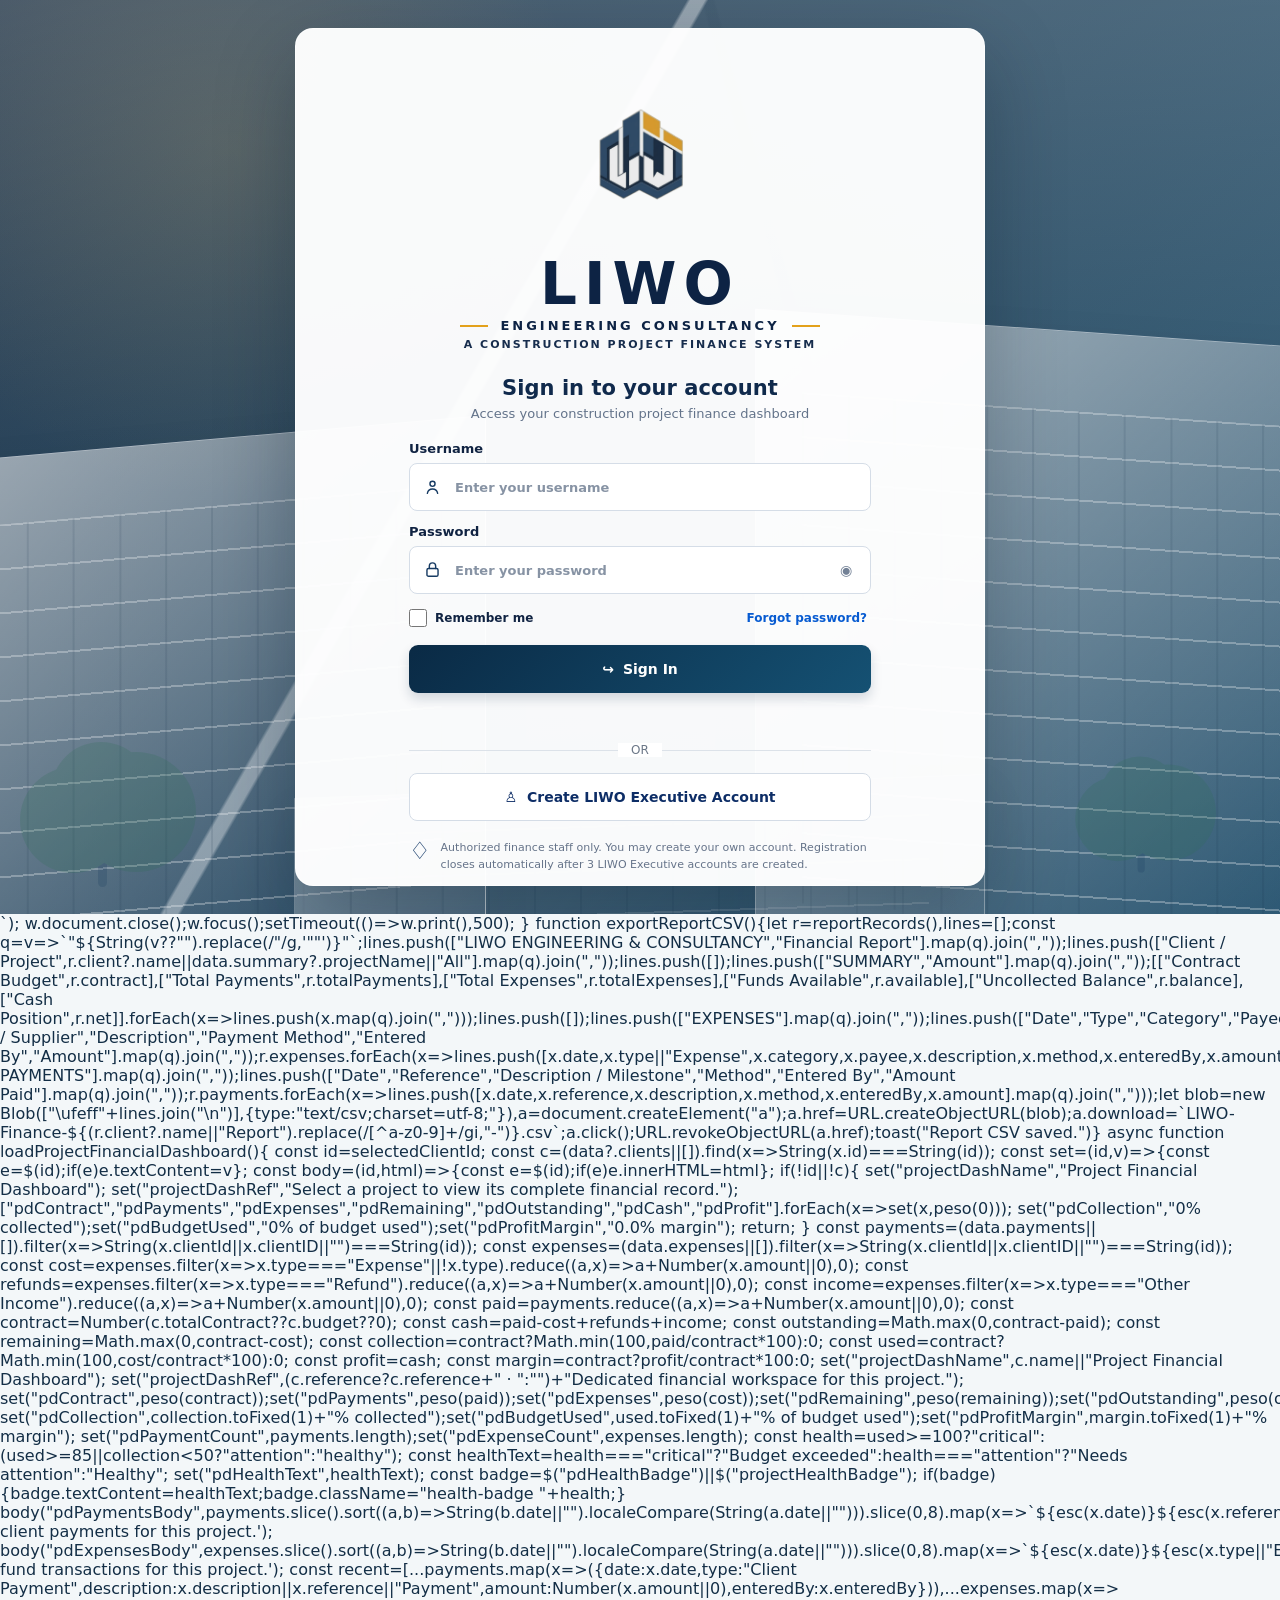
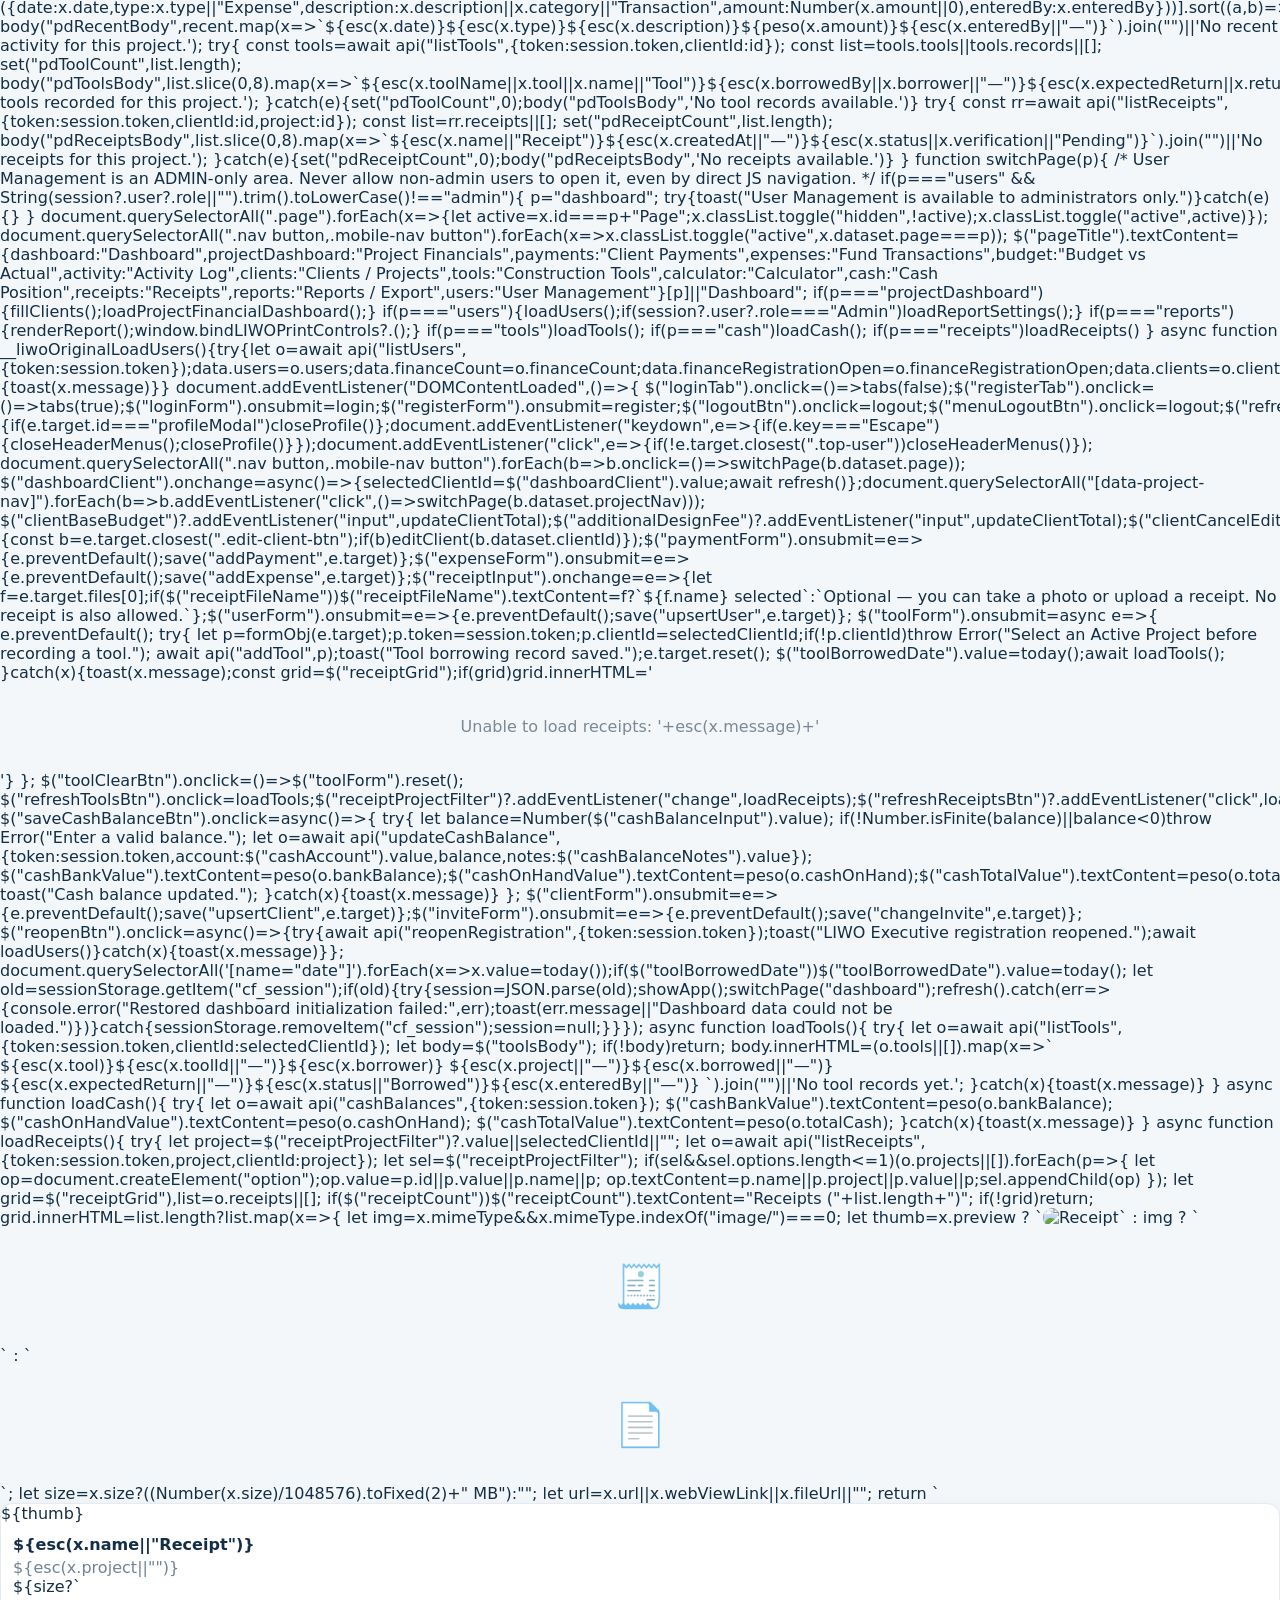
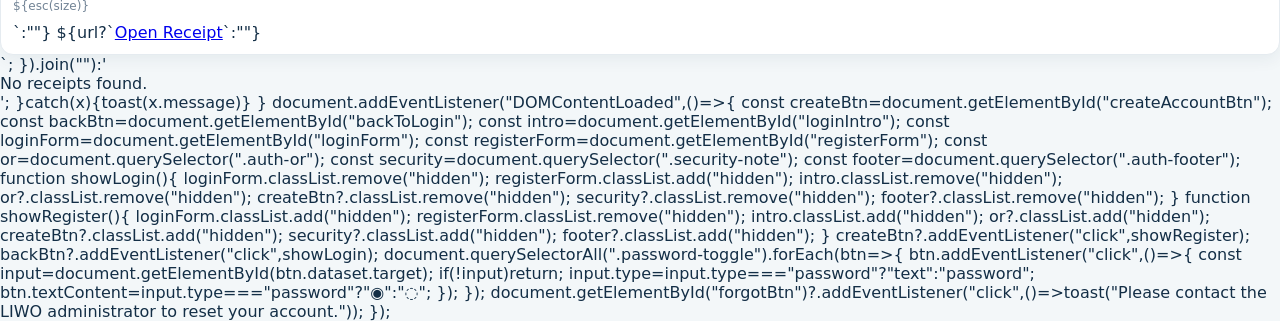
==== index.html @ 528f93f3 "v4.0" ====
<!-- LIWO_API_BUILD_2026_08_29 -->
<!doctype html>
<html lang="en">
<head>
<meta charset="utf-8">
<meta name="viewport" content="width=device-width,initial-scale=1">
<title>LIWO ENGINEERING | Construction Project Finance System</title>
<link rel="icon" type="image/png" href="[data-uri]">

<style>
:root{
 --navy:#102a43;--navy2:#173b5f;--blue:#1659c7;--blue-soft:#eaf2ff;
 --green:#12a150;--green-soft:#e8f8ef;--orange:#ef8500;--orange-soft:#fff1df;
 --red:#e23a3a;--red-soft:#ffe8e8;--ink:#10233f;--muted:#66778c;
 --line:#e4eaf1;--bg:#f7f9fc;--white:#fff;--shadow:0 3px 14px rgba(16,42,67,.06);
}
*{box-sizing:border-box}
body{margin:0;background:var(--bg);color:var(--ink);font-family:Inter,ui-sans-serif,system-ui,-apple-system,"Segoe UI",Roboto,Arial,sans-serif}
button,input,select,textarea{font:inherit}button{cursor:pointer}
.hidden{display:none!important}
.auth{min-height:100vh;display:grid;place-items:center;padding:24px;background:linear-gradient(135deg,#eef4fb,#fbfcfe)}
.auth-card{width:min(450px,100%);background:#fff;border:1px solid var(--line);border-radius:20px;padding:34px;box-shadow:0 18px 50px rgba(16,42,67,.1)}
.logo{width:54px;height:54px;border-radius:15px;background:var(--navy);color:#fff;display:grid;place-items:center;font-weight:900}
.auth-card h1{margin:15px 0 3px;font-size:28px}.sub{color:var(--muted);margin:0 0 24px}
.tabs{display:flex;border-bottom:1px solid var(--line);margin-bottom:22px}.tab{border:0;background:none;color:var(--muted);padding:11px 14px}.tab.active{color:var(--blue);font-weight:800;border-bottom:2px solid var(--blue)}
label{display:grid;gap:7px;color:#405166;font-size:13px;font-weight:700;margin-bottom:14px}
input,select,textarea{width:100%;border:1px solid #d5dee7;background:#fff;border-radius:9px;padding:11px 12px;outline:none}
input:focus,select:focus,textarea:focus{border-color:#78a8c8;box-shadow:0 0 0 3px #1659c714}
textarea{min-height:82px;resize:vertical}
.primary{border:0;background:var(--navy);color:#fff;padding:11px 17px;border-radius:9px;font-weight:800}.secondary{border:1px solid #d4dfe9;background:#fff;color:var(--navy);padding:10px 15px;border-radius:9px;font-weight:800}.full{width:100%}
.error{color:var(--red);font-size:13px;min-height:18px}.notice{background:#f1f6fb;border:1px solid #dce7f0;padding:11px;border-radius:9px;color:#506174;font-size:12px;line-height:1.5}

.layout{min-height:100vh}
.sidebar{position:fixed;left:0;top:0;bottom:0;width:265px;background:#fff;border-right:1px solid var(--line);padding:23px 20px;display:flex;flex-direction:column;justify-content:space-between}
.brand{display:flex;align-items:center;gap:12px;padding:0 4px}
.brand .logo{width:52px;height:52px;border-radius:15px;font-size:15px}
.brand strong{display:block;font-size:17px;letter-spacing:-.2px}.brand span{display:block;color:var(--muted);font-size:12px;margin-top:3px}
.nav{margin-top:34px;display:grid;gap:5px}.nav button{border:0;background:transparent;text-align:left;color:#1b3049;padding:12px 13px;border-radius:9px;font-size:15px;display:flex;align-items:center;gap:12px}
.nav button:hover,.nav button.active{background:var(--navy);color:#fff;font-weight:800}
.nav button::before{display:inline-grid;place-items:center;width:22px;height:22px;font-size:17px;opacity:.9}
.nav button[data-page="dashboard"]::before{content:"⌂"}.nav button[data-page="payments"]::before{content:"▣"}.nav button[data-page="expenses"]::before{content:"↕"}
.nav button[data-page="budget"]::before{content:"◔"}.nav button[data-page="activity"]::before{content:"▤"}.nav button[data-page="clients"]::before{content:"♙"}.nav button[data-page="reports"]::before{content:"▤";font-weight:700}.nav button[data-page="users"]::before{content:"♧"}
.profile{border-top:1px solid var(--line);padding:16px 5px 0;font-size:13px}.profile .muted{margin-top:3px}.link-btn{border:0;background:none;padding:8px 0;color:var(--blue);font-weight:700}

.main{margin-left:265px;padding:0 34px 40px;max-width:1700px}
.topbar{height:92px;border-bottom:1px solid var(--line);display:flex;align-items:center;justify-content:flex-end;margin:0 -34px 28px;padding:0 34px;background:#fff}
.top-user{display:flex;align-items:center;gap:12px;position:relative}.bell-wrap{position:relative}.bell{width:46px;height:46px;border:0;background:transparent;color:var(--navy);font-size:0;display:grid;place-items:center;border-radius:10px;position:relative;cursor:pointer}.bell:hover,.bell:focus-visible{background:#f1f5f9;outline:none}.bell-icon{display:grid;place-items:center;line-height:1;width:28px;height:28px}.bell-icon svg{width:28px;height:28px;display:block;stroke:currentColor;stroke-width:1.9;fill:none;stroke-linecap:round;stroke-linejoin:round}.badge{position:absolute;top:-1px;right:-3px;background:#d92d2d;color:#fff;border-radius:20px;min-width:18px;height:18px;display:grid;place-items:center;font-size:10px;padding:0 4px;font-weight:800;border:2px solid #fff}.avatar{width:42px;height:42px;border-radius:50%;background:var(--navy);color:#fff;display:grid;place-items:center;font-weight:800;flex:none;overflow:hidden}.avatar img{width:100%;height:100%;object-fit:cover}.top-user strong{display:block}.top-user span{display:block;color:var(--muted);font-size:12px;margin-top:2px}.user-trigger{border:0;background:transparent;display:flex;align-items:center;gap:12px;padding:4px 6px;border-radius:12px;color:inherit;text-align:left}.user-trigger:hover,.user-trigger:focus-visible{background:#f6f8fb;outline:none}.chevron{font-size:18px;color:#66778c;margin-left:2px;transition:transform .18s ease}.user-trigger[aria-expanded="true"] .chevron{transform:rotate(180deg)}.top-dropdown,.notification-dropdown{position:absolute;top:calc(100% + 10px);background:#fff;border:1px solid var(--line);border-radius:12px;box-shadow:0 14px 35px rgba(16,42,67,.14);z-index:1000;overflow:hidden}.notification-dropdown{right:165px;width:360px;max-height:480px;overflow:auto}.top-dropdown{right:0;width:230px}.dropdown-head{padding:13px 15px;border-bottom:1px solid var(--line);display:flex;align-items:center;justify-content:space-between}.dropdown-head strong{font-size:13px}.dropdown-action{border:0;background:none;color:var(--blue);font-size:11px;font-weight:700;padding:0}.notification-item{display:flex;gap:10px;padding:12px 15px;border-bottom:1px solid #eef2f6}.notification-item:last-child{border-bottom:0}.notification-item.unread{background:#f7fbff}.notification-item .read-dot{background:#cbd5e1}.notification-item p strong{font-weight:800;color:#16324f}.notification-dot{width:8px;height:8px;border-radius:50%;background:#24618d;margin-top:5px;flex:none}.notification-item p{margin:0;font-size:12px;line-height:1.45;color:#334a63}.notification-item small{display:block;color:var(--muted);font-size:10px;margin-top:4px}.dropdown-user{padding:14px 15px;border-bottom:1px solid var(--line)}.dropdown-user strong{font-size:13px}.dropdown-user span{display:block;color:var(--muted);font-size:11px;margin-top:3px}.dropdown-menu{padding:6px}.dropdown-menu button{width:100%;border:0;background:transparent;text-align:left;padding:10px 9px;border-radius:8px;color:#243b53;font-size:13px}.dropdown-menu button:hover{background:#f1f5f9}.dropdown-menu button.danger{color:#c53030}

.profile-modal{position:fixed;inset:0;background:rgba(16,42,67,.35);display:grid;place-items:center;padding:20px;z-index:3000}.profile-card{width:min(420px,100%);background:#fff;border:1px solid var(--line);border-radius:16px;box-shadow:0 24px 70px rgba(16,42,67,.22);overflow:hidden}.profile-modal-head{display:flex;align-items:center;justify-content:space-between;padding:18px 20px;border-bottom:1px solid var(--line)}.profile-modal-head h3{margin:0;font-size:17px}.profile-close{border:0;background:#f5f7fa;width:32px;height:32px;border-radius:50%;font-size:20px;color:#66778c;cursor:pointer}.profile-close:hover{background:#e9eef3}.profile-modal-body{padding:22px 20px}.profile-photo-wrap{display:flex;flex-direction:column;align-items:center;gap:12px}.profile-photo{width:96px;height:96px;border-radius:50%;background:var(--navy);color:#fff;display:grid;place-items:center;font-size:28px;font-weight:800;overflow:hidden;border:3px solid #eef3f7}.profile-photo img{width:100%;height:100%;object-fit:cover}.profile-photo-actions{display:flex;gap:8px}.profile-photo-actions label,.profile-photo-actions button{border:1px solid var(--line);background:#fff;color:#243b53;padding:8px 12px;border-radius:8px;font-size:12px;font-weight:700;cursor:pointer}.profile-photo-actions label:hover,.profile-photo-actions button:hover{background:#f1f5f9}.profile-photo-actions .remove-photo{color:#c53030}.profile-info{margin-top:22px;background:#f8fafc;border:1px solid var(--line);border-radius:10px;padding:13px}.profile-info span{display:block;color:var(--muted);font-size:11px;margin-bottom:3px}.profile-info strong{font-size:13px}.profile-save{width:100%;margin-top:18px}.hidden{display:none!important}
.page-heading{display:flex;justify-content:space-between;align-items:flex-end;gap:20px;margin-bottom:25px}.page-heading h2{margin:0 0 5px;font-size:28px;letter-spacing:-.6px}.page-heading .muted{font-size:14px}
.top-actions{display:flex;align-items:flex-end;gap:10px}.client-picker{margin:0;min-width:300px}.client-picker select{padding:12px}
.cards{display:grid;grid-template-columns:repeat(3,minmax(0,1fr));gap:16px;margin-bottom:20px}
.card{background:#fff;border:1px solid var(--line);border-radius:12px;padding:20px;box-shadow:var(--shadow);min-height:122px;display:grid;grid-template-columns:68px 1fr;align-items:center;gap:15px}
.card::before{width:52px;height:52px;border-radius:12px;display:grid;place-items:center;font-size:26px;font-weight:700}
.card:nth-child(1)::before{content:"▣";background:#dceaff;color:#1659c7}.card:nth-child(2)::before{content:"▣";background:#dff5e7;color:#079447}.card:nth-child(3)::before{content:"▤";background:#ffe2e2;color:#e23a3a}
.card:nth-child(4)::before{content:"◔";background:#dceaff;color:#1659c7}.card:nth-child(5)::before{content:"♙";background:#ffedcf;color:#ef8500}.card:nth-child(6)::before{content:"▰";background:#dff5e7;color:#079447}
.card span{display:block;color:#263b55;font-size:14px;margin-bottom:8px}.card strong{font-size:23px;letter-spacing:-.3px}.card:nth-child(4) strong{color:#1659c7}.card:nth-child(5) strong{color:#ef8500}.card:nth-child(6) strong{color:#079447}
.budget-overview{display:grid;grid-template-columns:1.15fr .85fr;gap:18px;margin-bottom:20px}
.panel{background:#fff;border:1px solid var(--line);border-radius:12px;margin-bottom:20px;overflow:hidden;box-shadow:var(--shadow)}
.panel-head{padding:17px 20px;border-bottom:1px solid #edf1f5;display:flex;justify-content:space-between;align-items:center}.panel-head h3{margin:0;font-size:17px}.panel-head .muted{margin-top:3px;display:block}
.budget-chart-wrap{padding:25px;display:flex;align-items:center;gap:32px}.pie{width:220px;height:220px;border-radius:50%;background:conic-gradient(var(--navy) 0deg,#e6edf2 0deg 360deg);display:grid;place-items:center;flex:none}.pie-hole{width:132px;height:132px;background:#fff;border-radius:50%;display:grid;place-items:center;align-content:center;box-shadow:0 2px 12px rgba(20,40,60,.07)}.pie-hole strong{font-size:26px}.pie-hole span{font-size:12px;color:var(--muted)}
.legend{display:grid;gap:18px;width:100%}.legend div{display:grid;grid-template-columns:14px 1fr auto;gap:9px;align-items:center;font-size:13px}.legend .dot{width:10px;height:10px;border-radius:50%;background:var(--navy)}.legend .remaining{background:#31b95f}.legend div strong{grid-column:2/4;font-size:14px;margin-top:-5px}
.summary-list{display:grid;gap:0;padding:12px 20px 20px}.summary-list div{display:flex;justify-content:space-between;padding:13px 0;border-bottom:1px solid var(--line)}.summary-list div:last-child{border-bottom:0}.summary-list span{color:#273b54;font-size:14px}.summary-list strong{font-size:14px}.summary-list div:nth-last-child(3) strong{color:#1659c7}.summary-list div:nth-last-child(2) strong{color:#ef8500}.summary-list div:last-child strong{color:#079447}
.table-wrap{overflow:auto}table{width:100%;border-collapse:collapse;min-width:780px}th,td{text-align:left;padding:12px 15px;border-bottom:1px solid #edf1f5;font-size:13px;white-space:nowrap}th{background:#fafbfd;color:#5c6c7e;font-size:12px;font-weight:800}td:nth-last-child(2){font-weight:700}
.grid{padding:19px;display:grid;grid-template-columns:repeat(2,minmax(0,1fr));gap:15px}.wide{grid-column:1/-1}
.admin-strip{display:grid;grid-template-columns:repeat(3,1fr);gap:12px;padding:16px;border-bottom:1px solid var(--line)}.mini{background:#f8fafc;border:1px solid var(--line);border-radius:10px;padding:13px}.mini span{display:block;color:var(--muted);font-size:11px;margin-bottom:6px}.mini strong{font-size:17px}
.status-open{color:var(--green)}.status-closed{color:var(--red)}.empty{padding:28px;text-align:center;color:var(--muted);font-size:13px}
.toast{position:fixed;right:22px;bottom:22px;background:#182230;color:#fff;padding:12px 16px;border-radius:10px;opacity:0;transform:translateY(8px);transition:.2s;z-index:99}.toast.show{opacity:1;transform:none}
@media(max-width:1050px){.cards{grid-template-columns:repeat(2,minmax(0,1fr))}.budget-overview{grid-template-columns:1fr}}
@media(max-width:900px){.sidebar{position:static;width:auto;min-height:auto;border-right:0;border-bottom:1px solid var(--line);padding:16px}.nav{display:flex;overflow:auto;margin-top:18px}.profile{display:none}.main{margin-left:0;padding:0 18px 30px}.topbar{margin:0 -18px 22px;padding:0 18px;height:72px}.page-heading{align-items:flex-start;flex-direction:column}.top-actions{width:100%;flex-wrap:wrap}.client-picker{min-width:220px}.client-picker select{width:100%}}
@media(max-width:600px){.cards{grid-template-columns:1fr}.grid,.admin-strip{grid-template-columns:1fr}.wide{grid-column:auto}.budget-chart-wrap{flex-direction:column}.pie{width:190px;height:190px}.card{min-height:105px}.top-user .who{display:none}}

.mobile-nav{display:none}
@media(max-width:900px){
  body{padding-bottom:72px}
  .sidebar{display:block;padding:13px 16px;background:#fff}
  .sidebar .brand{justify-content:center}
  .sidebar .brand .logo{width:42px;height:42px;border-radius:12px}
  .sidebar .brand strong{font-size:16px}
  .sidebar .brand span{font-size:10px}
  .sidebar .nav,.sidebar .profile{display:none}
  .main{padding:0 14px 24px}
  .topbar{height:66px;margin:0 -14px 18px;padding:0 15px;justify-content:flex-end}
  .page-heading{margin-bottom:18px}
  .page-heading h2{font-size:23px}
  .page-heading .muted{font-size:12px}
  .top-actions{width:100%;display:block}
  .client-picker,.client-picker select{width:100%;min-width:0}
  #refreshBtn{margin-top:9px;width:100%}
  .cards{grid-template-columns:1fr 1fr;gap:10px}
  .card{padding:14px;min-height:105px;grid-template-columns:42px 1fr;gap:10px;border-radius:11px}
  .card::before{width:40px;height:40px;font-size:19px;border-radius:10px}
  .card span{font-size:11px;line-height:1.25;margin-bottom:5px}
  .card strong{font-size:16px;line-height:1.1;word-break:break-word}
  .budget-overview{grid-template-columns:1fr;gap:12px}
  .panel{border-radius:11px;margin-bottom:14px}
  .panel-head{padding:14px 15px}
  .panel-head h3{font-size:15px}
  .budget-chart-wrap{padding:18px;gap:18px}
  .pie{width:175px;height:175px}
  .pie-hole{width:106px;height:106px}
  .pie-hole strong{font-size:22px}
  .legend{gap:13px}
  .legend div{font-size:12px}
  .legend div strong{font-size:12px}
  .summary-list{padding:8px 15px 14px}
  .summary-list div{padding:11px 0}
  .summary-list span,.summary-list strong{font-size:12px}
  .grid{grid-template-columns:1fr;padding:15px;gap:10px}
  .wide{grid-column:auto}
  .table-wrap{overflow-x:auto;-webkit-overflow-scrolling:touch}
  table{min-width:720px}
  th,td{padding:10px 11px;font-size:12px}
  .admin-strip{grid-template-columns:1fr 1fr 1fr;gap:7px;padding:11px}
  .mini{padding:9px}
  .mini span{font-size:9px}.mini strong{font-size:13px}
  .mobile-nav{
    position:fixed;left:0;right:0;bottom:0;height:68px;background:#fff;border-top:1px solid var(--line);
    display:grid;grid-template-columns:repeat(4,1fr);z-index:90;box-shadow:0 -5px 20px rgba(16,42,67,.08)
  }
  .mobile-nav button{border:0;background:#fff;color:#607086;display:flex;flex-direction:column;align-items:center;justify-content:center;gap:2px}
  .mobile-nav button.active{color:var(--blue);font-weight:800}
  .mobile-nav button span{font-size:19px;line-height:20px}.mobile-nav button small{font-size:9px}
}
@media(max-width:520px){
  .cards{grid-template-columns:1fr 1fr}
  .card{grid-template-columns:1fr;gap:7px;align-content:center}
  .card::before{width:34px;height:34px;font-size:17px}
  .card strong{font-size:15px}
  .budget-chart-wrap{align-items:center}
  .admin-strip{grid-template-columns:1fr}
  .top-user .avatar{width:36px;height:36px}
}

.auth-logo{
  width:108px;height:108px;margin:0 auto 10px;
  display:grid;place-items:center;
}
.auth-logo img{
  width:100%;height:100%;object-fit:contain;display:block;
}
.brand-logo{
  width:62px;height:62px;flex:none;
  display:grid;place-items:center;
}
.brand-logo img{
  width:100%;height:100%;object-fit:contain;display:block;
}
@media(max-width:900px){
  .brand-logo{width:50px;height:50px}
  .auth-logo{width:92px;height:92px}
}

/* LIWO Login Branding */
.auth-card{
  text-align:center;
}
.auth-logo{
  width:170px;
  height:170px;
  margin:0 auto 12px;
  display:grid;
  place-items:center;
}
.auth-logo img{
  width:100%;
  height:100%;
  object-fit:contain;
  display:block;
}
.auth-card h1{
  margin:8px auto 7px;
  font-size:25px;
  line-height:1.2;
  letter-spacing:.5px;
  text-align:center;
}
.auth-card .sub{
  margin:0 auto 26px;
  text-align:center;
  font-size:13px;
  letter-spacing:1.2px;
  text-transform:uppercase;
  color:#66778c;
}
.auth-card .tabs,
.auth-card form{
  text-align:left;
}
.auth-card .tabs{
  justify-content:center;
}
@media(max-width:600px){
  .auth-card{
    padding:25px 20px;
  }
  .auth-logo{
    width:135px;
    height:135px;
  }
  .auth-card h1{
    font-size:19px;
  }
  .auth-card .sub{
    font-size:10px;
    letter-spacing:.8px;
  }
}

/* ===== LIWO LOGIN — REFERENCE DESIGN ===== */
.auth{
  min-height:100vh;
  position:relative;
  overflow:hidden;
  display:grid;
  place-items:center;
  padding:28px;
  background:
    radial-gradient(circle at 15% 20%,rgba(255,255,255,.92),transparent 28%),
    linear-gradient(135deg,#eaf2fb 0%,#f7f9fc 48%,#dfe9f3 100%);
}
.auth-architectural-bg{position:absolute;inset:0;overflow:hidden;pointer-events:none}
.auth-architectural-bg:before{
  content:"";position:absolute;inset:0;
  background:
    linear-gradient(120deg,transparent 0 38%,rgba(255,255,255,.42) 38.2% 39%,transparent 39.2%),
    linear-gradient(75deg,transparent 0 62%,rgba(16,42,67,.06) 62.2% 62.8%,transparent 63%),
    linear-gradient(180deg,rgba(255,255,255,.25),rgba(16,42,67,.08));
}
.building{position:absolute;bottom:-8%;background:linear-gradient(135deg,rgba(255,255,255,.55),rgba(77,105,132,.18));border:1px solid rgba(255,255,255,.5);box-shadow:0 20px 50px rgba(16,42,67,.08)}
.building:after{
  content:"";position:absolute;inset:12% 8% 10%;
  background:
    repeating-linear-gradient(90deg,rgba(16,42,67,.16) 0 2px,transparent 2px 46px),
    repeating-linear-gradient(180deg,rgba(255,255,255,.45) 0 2px,transparent 2px 44px);
  opacity:.65;
}
.building-a{left:-5%;width:43%;height:60%;transform:skewY(-5deg)}
.building-b{right:-4%;width:45%;height:72%;transform:skewY(4deg)}
.building-c{left:23%;bottom:-20%;width:54%;height:34%;transform:skewY(-2deg);opacity:.55}
.tree{position:absolute;bottom:3%;width:100px;height:145px;opacity:.22}
.tree:before{content:"";position:absolute;bottom:0;left:47%;width:9px;height:72px;background:#173b5f;border-radius:8px}
.tree:after{content:"";position:absolute;top:0;left:0;width:100px;height:100px;border-radius:50%;background:#2f6f56;box-shadow:35px 20px 0 10px #2f6f56,-28px 28px 0 3px #2f6f56}
.tree-a{left:4%}.tree-b{right:7%;transform:scale(.8)}

.auth-card{
  position:relative;z-index:2;
  width:min(690px,100%);
  max-height:calc(100vh - 42px);
  overflow:auto;
  background:rgba(255,255,255,.97);
  border:1px solid rgba(255,255,255,.95);
  border-radius:18px;
  box-shadow:0 25px 70px rgba(16,42,67,.18);
  padding:34px 52px 28px;
  text-align:center;
  scrollbar-width:thin;
}
.auth-brand{display:flex;flex-direction:column;align-items:center}
.auth-logo{width:205px;height:205px;margin:-8px auto 2px;display:grid;place-items:center}
.auth-logo img{width:100%;height:100%;object-fit:contain;display:block}
.auth-brand h1{margin:-7px 0 1px;font-size:58px;line-height:1;font-weight:900;letter-spacing:7px;color:#0d2344}
.brand-line{display:flex;align-items:center;justify-content:center;gap:12px;color:#0d2344;margin:4px 0 5px}
.brand-line span{display:block;width:28px;height:2px;background:#e3a11b}
.brand-line b{font-size:13px;letter-spacing:3px}
.auth-brand>p{margin:0 0 25px;font-size:11px;letter-spacing:2px;color:#172d4d;font-weight:700}
.auth-content{width:min(462px,100%);margin:0 auto}
.auth-tabs{display:none!important}
.form-intro{margin:0 0 20px}
.form-intro h2{margin:0 0 6px;font-size:21px;color:#102a4c}
.form-intro p{margin:0;color:#63738a;font-size:13px}
.auth-content form{text-align:left}
.auth-content label{display:grid;gap:7px;margin-bottom:13px;color:#102342;font-size:13px;font-weight:800}
.input-icon{position:relative}
.input-icon input{padding-left:43px;padding-right:42px;height:48px;border-radius:8px;border:1px solid #d5dde7;background:#fff;color:#172a45}
.input-icon input::placeholder,.auth-content input::placeholder{color:#8793a4}
.field-icon{position:absolute;left:14px;top:50%;transform:translateY(-50%);color:#102f62;font-size:19px;z-index:1}
.password-toggle{position:absolute;right:8px;top:50%;transform:translateY(-50%);border:0;background:transparent;color:#738196;padding:8px;font-size:14px}
.login-options{display:flex;align-items:center;justify-content:space-between;margin:3px 0 16px}
.check-label{display:flex!important;align-items:center;gap:7px!important;margin:0!important;font-weight:600!important;font-size:12px!important}
.check-label input{width:16px;height:16px;margin:0}
.forgot-btn{border:0;background:none;color:#075bd1;font-size:12px;font-weight:700;padding:4px}
.auth-submit{height:48px;border-radius:8px;background:#0d2145;box-shadow:0 8px 18px rgba(13,33,69,.13);display:flex;align-items:center;justify-content:center;gap:9px;font-size:14px}
.auth-or{position:relative;margin:18px 0 15px;height:16px;display:flex;align-items:center;justify-content:center}
.auth-or:before,.auth-or:after{content:"";height:1px;background:#dce2e9;flex:1}
.auth-or span{font-size:12px;color:#6c7888;padding:0 13px;background:#fff}
.outline-action{width:100%;height:48px;border:1px solid #d4dce6;background:#fff;color:#0d2d66;border-radius:8px;font-weight:800;font-size:14px;display:flex;align-items:center;justify-content:center;gap:10px}
.outline-action:hover{background:#f6f9fd}
.security-note{display:flex;text-align:left;align-items:flex-start;gap:10px;margin-top:18px;color:#657389}
.security-note .shield{font-size:24px;line-height:1;color:#173b6a}
.security-note p{margin:0;font-size:11px;line-height:1.55}
.auth-footer{margin-top:20px;padding-top:15px;border-top:1px solid #edf0f4;color:#8791a0;font-size:10px}
.auth-footer strong{color:#1a3154}
.back-link{border:0;background:none;color:#075bd1;font-weight:700;padding:12px 0 0;font-size:12px}
.register-intro{margin-bottom:16px}
.auth-card .notice{text-align:left;font-size:11px;margin-bottom:17px}
@media(max-width:700px){
 .auth{padding:10px;background:#f7f9fc}
 .auth-architectural-bg{opacity:.18}
 .auth-card{width:100%;max-height:calc(100vh - 20px);border-radius:18px;padding:25px 22px 22px}
 .auth-logo{width:145px;height:145px;margin:-2px auto 2px}
 .auth-brand h1{font-size:44px;letter-spacing:5px}
 .brand-line{gap:8px}.brand-line span{width:20px}.brand-line b{font-size:10px;letter-spacing:2px}
 .auth-brand>p{font-size:8px;letter-spacing:1.3px;margin-bottom:21px}
 .form-intro h2{font-size:19px}
 .auth-content{width:100%}
}
@media(max-width:420px){
 .auth-card{padding:20px 17px 18px}
 .auth-logo{width:125px;height:125px}
 .auth-brand h1{font-size:37px;letter-spacing:4px}
 .brand-line b{font-size:8px}
 .auth-brand>p{font-size:7px;letter-spacing:1px}
 .input-icon input{height:46px}
}

.report-controls{grid-template-columns:1fr 220px 1fr}.report-actions{display:flex;gap:10px;align-items:end}.report-preview{background:#fff;border:1px solid var(--line);border-radius:12px;padding:28px;box-shadow:var(--shadow);margin-bottom:30px}.report-header{display:flex;justify-content:space-between;gap:20px;border-bottom:2px solid var(--navy);padding-bottom:16px;margin-bottom:18px}.report-header h2{margin:0;font-size:20px}.report-header p{margin:4px 0 0;color:var(--muted)}.report-meta{text-align:right;font-size:12px}.report-meta span{display:block;color:var(--muted);margin-top:4px}.report-summary-grid{display:grid;grid-template-columns:repeat(3,1fr);gap:10px;margin-bottom:24px}.report-summary-grid>div{border:1px solid var(--line);border-radius:9px;padding:13px}.report-summary-grid span{display:block;color:var(--muted);font-size:11px;margin-bottom:5px}.report-summary-grid strong{font-size:16px}.report-section{margin-top:22px}.report-section h3{font-size:14px;margin:0 0 9px}.report-preview table{width:100%;border-collapse:collapse;font-size:11px}.report-preview th,.report-preview td{padding:8px;border-bottom:1px solid #e8edf2;text-align:left;vertical-align:top}.report-preview th{font-weight:800;background:#f7f9fb}.report-preview td:last-child,.report-preview th:last-child{text-align:right}.report-footer{display:flex;justify-content:space-between;border-top:1px solid var(--line);margin-top:25px;padding-top:12px;color:var(--muted);font-size:10px}@media(max-width:900px){.report-controls{grid-template-columns:1fr}.report-actions{flex-wrap:wrap}.report-summary-grid{grid-template-columns:1fr 1fr}.report-preview{padding:16px;overflow:auto}}@media print{
  body{background:#fff!important;color:#111!important}
  .sidebar,.topbar,.top,.mobile-nav,.report-controls,#reportsPage>.panel,.page-heading{display:none!important}
  .main{margin:0!important;padding:0!important;width:100%!important}
  #reportsPage{display:block!important;visibility:visible!important;position:static!important}
  #reportsPage.hidden{display:block!important}
  #reportPreview{display:block!important;visibility:visible!important;border:0!important;box-shadow:none!important;padding:0!important;margin:0!important;overflow:visible!important}
  .report-preview table{font-size:9px!important}
  .report-preview th,.report-preview td{padding:5px!important}
  .report-section{break-inside:auto;page-break-inside:auto}
  .report-header{break-after:avoid-page}
  @page{size:A4;margin:12mm}
}

.receipt-help{font-size:11px;color:var(--muted);margin-top:5px}.receipt-file{display:flex;align-items:center;gap:8px}.receipt-file input{padding:8px}.receipt-link{color:var(--blue);font-weight:700;text-decoration:none}.receipt-link:hover{text-decoration:underline}
</style>

<style>
.user-actions{display:flex;gap:7px;align-items:center;flex-wrap:wrap}
.user-actions .btn-small{min-height:34px;padding:7px 10px;border-radius:9px;font-size:11px}
.btn-danger{background:#fff0f0!important;color:#a62d2d!important;border:1px solid #efc4c4!important}
.btn-success{background:#eef8f1!important;color:#24723d!important;border:1px solid #c7e4cf!important}
@media(max-width:760px){
  .user-actions{display:grid;grid-template-columns:1fr 1fr;width:100%}
  .user-actions .btn-small{width:100%}
}
</style>


<style>
.cash-balance-grid{display:grid;grid-template-columns:repeat(3,minmax(0,1fr));gap:12px;margin-bottom:14px}
.cash-balance-card{padding:17px;border:1px solid #e3eaf0;border-radius:18px;background:#fff;box-shadow:0 5px 22px rgba(15,42,66,.07)}
.cash-balance-label{font-size:11px;font-weight:700;text-transform:uppercase;letter-spacing:.5px;color:#718397}
.cash-balance-value{font-size:25px;font-weight:800;color:#163b59;margin-top:6px}
.cash-balance-actions{display:flex;gap:8px;align-items:end;flex-wrap:wrap}
.cash-balance-actions .field{min-width:190px;flex:1}
@media(max-width:760px){
  .cash-balance-grid{grid-template-columns:1fr 1fr;gap:9px}
  .cash-balance-card{padding:13px;border-radius:16px}
  .cash-balance-card.total{grid-column:1/-1}
  .cash-balance-value{font-size:20px}
  .cash-balance-actions{display:grid;grid-template-columns:1fr 1fr}
  .cash-balance-actions .field{min-width:0}
}
</style>


<style id="liwo-premium-mobile">
@media (max-width:900px){
  :root{
    --mobile-radius:18px;
    --mobile-shadow:0 10px 30px rgba(12,35,55,.08);
  }
  body{
    background:#f5f7fa;
    padding-bottom:88px;
    -webkit-font-smoothing:antialiased;
  }
  .sidebar{
    padding:10px 14px 12px!important;
    background:rgba(255,255,255,.96)!important;
    border-bottom:1px solid #e8edf2;
    box-shadow:0 3px 18px rgba(12,35,55,.05);
    position:relative;
    z-index:20;
  }
  .sidebar .brand{
    justify-content:flex-start!important;
    padding:3px 4px!important;
    gap:10px!important;
  }
  .sidebar .brand-logo{
    width:40px!important;height:40px!important;
    border-radius:12px!important;
    box-shadow:0 5px 14px rgba(15,42,66,.12);
  }
  .sidebar .brand strong{font-size:14px!important;letter-spacing:.2px}
  .sidebar .brand span{font-size:9px!important;color:#8190a0}
  .main{
    margin-left:0!important;
    padding:0 12px 28px!important;
    max-width:none!important;
  }
  .topbar{
    height:66px!important;
    margin:0 -12px 14px!important;
    padding:0 12px!important;
    background:rgba(255,255,255,.98)!important;
    border-bottom:1px solid #e8edf2!important;
    position:sticky;
    top:0;
    z-index:15;
  }
  .top-user{gap:6px!important}
  .top-user .who{display:none}
  .bell{
    width:42px!important;height:42px!important;
    border-radius:13px!important;
  }
  .bell-icon,.bell-icon svg{width:24px!important;height:24px!important}
  .avatar{width:40px!important;height:40px!important}
  .user-trigger{padding:3px!important;border-radius:13px!important}
  .user-trigger>span:last-child{display:none}
  .notification-dropdown,.user-dropdown{
    position:fixed!important;
    top:74px!important;
    left:12px!important;
    right:12px!important;
    width:auto!important;
    max-width:none!important;
    border-radius:18px!important;
    box-shadow:0 18px 45px rgba(9,29,47,.16)!important;
    border:1px solid #e6ebf0!important;
  }
  .page-heading{
    display:flex!important;
    align-items:flex-end!important;
    justify-content:space-between!important;
    gap:10px!important;
    margin:8px 2px 14px!important;
  }
  .page-heading h2{
    font-size:22px!important;
    letter-spacing:-.4px;
    margin:0!important;
  }
  .page-heading .muted{
    font-size:11px!important;
    line-height:1.45!important;
    margin-top:4px;
  }
  .cards{
    grid-template-columns:1fr 1fr!important;
    gap:10px!important;
  }
  .card{
    min-height:108px!important;
    padding:15px!important;
    border:1px solid #e9eef3!important;
    border-radius:16px!important;
    box-shadow:var(--mobile-shadow)!important;
    background:#fff!important;
  }
  .card::before{
    width:38px!important;height:38px!important;
    border-radius:12px!important;
    font-size:17px!important;
  }
  .card span{font-size:10px!important;color:#7a8897!important}
  .card strong{font-size:16px!important}
  .panel,.table-card,.card{
    border-radius:16px!important;
    box-shadow:var(--mobile-shadow)!important;
    border-color:#e7edf2!important;
  }
  .panel-head{
    padding:14px 15px!important;
    min-height:52px;
  }
  .panel-head h3{font-size:14px!important}
  .panel-head button,.secondary,.primary,.btn{
    min-height:40px;
    border-radius:11px!important;
    font-size:12px;
  }
  .grid{
    grid-template-columns:1fr!important;
    padding:15px!important;
    gap:12px!important;
  }
  .wide{grid-column:auto!important}
  label{
    display:block;
    font-size:10px!important;
    font-weight:800!important;
    color:#667789!important;
    margin-bottom:6px!important;
    text-transform:uppercase;
    letter-spacing:.35px;
  }
  input,select,textarea{
    width:100%!important;
    min-height:44px!important;
    border-radius:12px!important;
    border:1px solid #dfe6ec!important;
    background:#fbfcfd!important;
    padding:11px 12px!important;
    font-size:13px!important;
    box-sizing:border-box;
  }
  input:focus,select:focus,textarea:focus{
    background:#fff!important;
    border-color:#8da6ba!important;
    box-shadow:0 0 0 3px rgba(29,74,106,.08)!important;
    outline:none!important;
  }
  .form-actions{
    display:grid!important;
    grid-template-columns:1fr 1fr!important;
    gap:8px!important;
  }
  .table-wrap{
    border-radius:0 0 16px 16px;
    overflow-x:auto!important;
    -webkit-overflow-scrolling:touch;
  }
  table{min-width:720px!important}
  th,td{font-size:11px!important;padding:10px!important}
  .summary-list div{padding:10px 0!important}
  .budget-overview{grid-template-columns:1fr!important}
  .cash-balance-grid{
    grid-template-columns:1fr 1fr!important;
    gap:9px!important;
  }
  .cash-balance-card{
    padding:14px!important;
    border-radius:16px!important;
    box-shadow:var(--mobile-shadow)!important;
  }
  .cash-balance-card.total{grid-column:1/-1}
  .cash-balance-label{font-size:9px!important;letter-spacing:.6px}
  .cash-balance-value{font-size:19px!important;margin-top:5px}
  .cash-balance-actions{
    display:grid!important;
    grid-template-columns:1fr!important;
    gap:10px!important;
  }
  .mobile-nav{
    height:78px!important;
    padding:6px 5px 8px!important;
    grid-template-columns:repeat(4,1fr)!important;
    gap:3px!important;
    background:rgba(255,255,255,.97)!important;
    backdrop-filter:blur(14px);
    -webkit-backdrop-filter:blur(14px);
    border-top:1px solid #e4eaf0!important;
    box-shadow:0 -8px 28px rgba(12,35,55,.10)!important;
  }
  .mobile-nav button{
    min-width:0!important;
    border-radius:14px!important;
    gap:3px!important;
    color:#718093!important;
    font-size:10px!important;
    transition:.18s ease;
  }
  .mobile-nav button span{
    font-size:18px!important;
    line-height:21px!important;
  }
  .mobile-nav button small{
    font-size:9px!important;
    font-weight:700!important;
    white-space:nowrap;
  }
  .mobile-nav button.active{
    background:#eef4f8!important;
    color:var(--blue)!important;
  }
  .toast{
    left:12px!important;
    right:12px!important;
    bottom:92px!important;
    width:auto!important;
    text-align:center;
    border-radius:13px!important;
    box-shadow:0 12px 30px rgba(0,0,0,.16)!important;
  }
  .modal,.profile-modal{
    padding:12px!important;
  }
  .modal-card,.profile-card{
    width:100%!important;
    max-width:none!important;
    border-radius:20px!important;
    box-shadow:0 22px 60px rgba(8,29,48,.2)!important;
  }
  .notification-item{
    padding:13px 14px!important;
  }
}
@media (max-width:430px){
  .mobile-nav{
    grid-template-columns:repeat(4,1fr)!important;
  }
  .mobile-nav button small{font-size:8px!important}
  .cards{gap:8px!important}
  .card{padding:13px!important}
  .cash-balance-value{font-size:17px!important}
}
</style>

<style id="liwo-receipt-gallery">
.receipt-toolbar{display:grid;grid-template-columns:minmax(220px,1fr) auto;gap:10px;align-items:end}
.receipt-grid{display:grid;grid-template-columns:repeat(3,minmax(0,1fr));gap:14px;padding:14px}
.receipt-card{border:1px solid #e5ebf0;border-radius:16px;overflow:hidden;background:#fff;box-shadow:0 7px 24px rgba(12,35,55,.07)}
.receipt-thumb{height:160px;background:#f4f6f8;display:flex;align-items:center;justify-content:center;overflow:hidden}
.receipt-thumb img{width:100%;height:100%;object-fit:cover}.receipt-file{font-size:42px}
.receipt-info{padding:12px}.receipt-name{font-weight:750;font-size:12px;white-space:nowrap;overflow:hidden;text-overflow:ellipsis}
.receipt-project{font-size:10px;color:#778696;margin-top:4px}.receipt-meta{font-size:10px;color:#8a97a4;margin-top:7px}
.receipt-actions{display:flex;gap:7px;margin-top:10px}.receipt-actions a{flex:1;text-align:center;text-decoration:none}
.receipt-empty{padding:35px;text-align:center;color:#7b8996}
@media(max-width:760px){.receipt-toolbar{grid-template-columns:1fr}.receipt-grid{grid-template-columns:1fr 1fr;padding:10px;gap:9px}.receipt-thumb{height:130px}}
@media(max-width:430px){.receipt-grid{grid-template-columns:1fr}}
</style>
<style id="liwo-user-actions">
.user-action-cell{white-space:nowrap}
.user-action-wrap{display:flex;gap:6px;align-items:center;flex-wrap:wrap}
.user-action-btn{border:1px solid #dce4eb;background:#fff;border-radius:8px;padding:7px 10px;font-weight:700;font-size:11px;cursor:pointer}
.user-action-btn:hover{box-shadow:0 4px 12px rgba(15,42,66,.08)}
.user-action-btn.deactivate{color:#9b5b00}
.user-action-btn.reactivate{color:#24723d}
.user-action-btn.delete{color:#b32626;border-color:#efcaca}
@media(max-width:760px){
 .user-action-wrap{display:grid;grid-template-columns:1fr 1fr}
 .user-action-btn{width:100%;min-height:38px}
}
</style>
<style>@media(max-width:760px){#usersPage .table-wrap{overflow-x:auto}#usersPage table{min-width:760px}}</style>
<style id="liwo-loading-premium">
#liwoLoadingOverlay{
  position:fixed;inset:0;z-index:99999;display:none;align-items:center;justify-content:center;
  background:rgba(246,248,250,.94);backdrop-filter:blur(7px);-webkit-backdrop-filter:blur(7px);
}
#liwoLoadingOverlay.show{display:flex}
.lw-loader-card{width:min(360px,calc(100vw - 36px));padding:25px 24px 22px;border:1px solid #e5ebf0;
  border-radius:22px;background:#fff;box-shadow:0 20px 55px rgba(12,35,55,.15);text-align:center}
.lw-loader-gif{width:150px;height:150px;object-fit:contain;margin:0 auto 9px;display:block}
.lw-loader-title{font-size:17px;font-weight:800;color:#123451}
.lw-loader-text{font-size:11px;color:#718193;margin-top:5px}
.lw-loader-bar{height:5px;background:#e8edf2;border-radius:99px;overflow:hidden;margin-top:17px}
.lw-loader-bar span{display:block;height:100%;width:38%;border-radius:99px;background:#123451;animation:lwProgress 1.15s ease-in-out infinite}
@keyframes lwProgress{0%{transform:translateX(-120%)}50%{transform:translateX(170%)}100%{transform:translateX(300%)}}
@media(max-width:760px){.lw-loader-card{padding:21px 18px}.lw-loader-gif{width:125px;height:125px}}
</style>

<style id="liwo-cash-layout-fix">
#cashPage .cash-update-copy{display:block!important;width:100%!important;max-width:none!important;grid-column:1/-1!important}
#cashPage .cash-balance-actions{display:grid!important;grid-template-columns:minmax(170px,1fr) minmax(180px,1fr) minmax(220px,1.2fr) auto!important;gap:12px!important;align-items:end!important}
#cashPage .cash-balance-actions .field{min-width:0!important;width:auto!important}
#cashPage .cash-balance-actions .btn,#cashPage .cash-balance-actions button{min-height:44px!important;white-space:nowrap}
@media(max-width:900px){
 #cashPage .cash-balance-actions{grid-template-columns:1fr 1fr!important}
 #cashPage .cash-balance-actions .field:nth-child(3){grid-column:1/-1}
 #cashPage .cash-balance-actions button{grid-column:1/-1}
}
@media(max-width:520px){
 #cashPage .cash-balance-actions{grid-template-columns:1fr!important}
 #cashPage .cash-balance-actions .field:nth-child(3),#cashPage .cash-balance-actions button{grid-column:auto}
}
</style>

<style id="liwo-receipt-click-fix">
#receiptsPage{position:relative;z-index:2}
#receiptsPage .receipt-card{cursor:pointer}
#receiptsPage .receipt-actions a{position:relative;z-index:5;pointer-events:auto!important}
#receiptsPage .receipt-thumb img{pointer-events:none}
#receiptsPage .receipt-toolbar select,#receiptsPage .receipt-toolbar button{pointer-events:auto!important}
</style>

<style id="liwo-tools-receipts-icons">
.nav-icon{
  width:18px!important;height:18px!important;
  display:inline-flex!important;align-items:center!important;justify-content:center!important;
  flex:0 0 18px!important;
}
.nav-icon svg{width:18px!important;height:18px!important;display:block}
@media(max-width:900px){
  .mobile-nav .nav-icon{width:20px!important;height:20px!important;flex:0 0 20px!important}
  .mobile-nav .nav-icon svg{width:20px!important;height:20px!important}
}
</style>

<style id="liwo-executive-terminology">
.executive-role-badge{
  display:inline-flex;align-items:center;gap:5px;padding:4px 8px;border-radius:999px;
  font-size:10px;font-weight:800;letter-spacing:.2px;background:#eef4f8;color:#123451;
}
</style>

<style id="liwo-page-isolation-fix">
.page[data-page-section="receipts"]{display:none}
.page[data-page-section="receipts"].active{display:block}
#receiptsPage .receipt-toolbar,#receiptsPage .receipt-grid,#receiptsPage .receipt-card,
#receiptsPage #receiptProjectFilter,#receiptsPage #refreshReceiptsBtn,#receiptsPage #receiptGrid,#receiptsPage #receiptCount{
  box-sizing:border-box;
}
</style>

<style id="liwo-user-actions-final">
.user-actions{display:flex;gap:7px;align-items:center;flex-wrap:wrap}
.user-action-btn{border:1px solid #d8e1e8;background:#fff;border-radius:8px;padding:7px 10px;font-weight:800;font-size:11px;cursor:pointer}
.user-action-btn.deactivate{color:#9a6500;border-color:#ead9ad}
.user-action-btn.reactivate{color:#257044;border-color:#c8e3d2}
.user-action-btn.delete{color:#b32626;border-color:#efcaca}
.user-action-btn:hover{box-shadow:0 4px 12px rgba(15,42,66,.10);transform:translateY(-1px)}
@media(max-width:760px){.user-actions{display:grid;grid-template-columns:1fr 1fr}.user-action-btn{min-height:38px}}
</style>

<style id="liwo-receipts-page-final-fix">
#receiptsPage{display:none}
#receiptsPage.active{display:block}
#receiptsPage .receipt-toolbar{display:grid;grid-template-columns:minmax(0,1fr) auto;gap:12px;align-items:end}
#receiptsPage .receipt-toolbar>div{min-width:0}
#receiptsPage .receipt-toolbar select{width:100%}
#receiptsPage .receipt-actions a{display:inline-flex;align-items:center;justify-content:center}
@media(max-width:760px){
  #receiptsPage .receipt-toolbar{grid-template-columns:1fr}
  #receiptsPage .receipt-toolbar button{width:100%}
}
</style>

<style id="liwo-receipt-input-compact">
#expenseReceiptFile{
  display:block!important;
  width:100%!important;
  max-width:100%!important;
  height:42px!important;
  min-height:42px!important;
  padding:7px 10px!important;
  box-sizing:border-box!important;
  font-size:13px!important;
  line-height:26px!important;
  font-weight:500!important;
  border:1px solid #d5dee7!important;
  border-radius:10px!important;
  background:#fff!important;
  color:#526577!important;
}
#expenseReceiptFile::file-selector-button{
  height:28px!important;
  margin-right:10px!important;
  padding:4px 11px!important;
  border:1px solid #cbd7e1!important;
  border-radius:7px!important;
  background:#f7f9fb!important;
  color:#123451!important;
  font-size:12px!important;
  font-weight:700!important;
  cursor:pointer!important;
}
@media(max-width:760px){
  #expenseReceiptFile{height:44px!important;min-height:44px!important;font-size:12px!important}
  #expenseReceiptFile::file-selector-button{font-size:11px!important}
}
</style>

<style id="liwo-user-actions-polished">
.user-actions{display:flex;gap:7px;align-items:center;flex-wrap:wrap}
.user-actions .btn-small{min-height:34px;padding:7px 11px}
.user-actions .btn-danger{color:#b32626}
@media(max-width:760px){
  .user-actions{display:grid;grid-template-columns:1fr 1fr}
  .user-actions .btn-small{width:100%;min-height:38px}
}
</style>

<style id="liwo-period-report-polish">
.report-period-note{
  margin:12px 0;padding:11px 14px;border:1px solid #dfe7ee;border-radius:10px;
  background:#f8fafc;color:#516578;font-size:12px;
}
#reportPeriodLabel{display:block;font-size:12px;font-weight:800;color:#123451;margin-top:3px}
</style>

<script id="liwo-initial-loader">
(function(){
  // Loader is intentionally NOT shown on initial page load.
  // It is shown only during the successful login/signup -> dashboard transition.
})();
</script>

<style id="liwo-loader-fallback">
.lw-loader-gif{background:transparent}
.lw-loader-gif.is-missing{display:none}
.lw-loader-machine{
  width:150px;height:120px;margin:0 auto 14px;position:relative;display:none;
}
.lw-loader-machine.show{display:block}
.lw-loader-machine .cab{position:absolute;left:52px;top:35px;width:52px;height:38px;border:5px solid #123451;border-radius:8px 8px 3px 3px}
.lw-loader-machine .body{position:absolute;left:37px;top:70px;width:82px;height:20px;border-radius:10px;background:#123451}
.lw-loader-machine .arm{position:absolute;left:83px;top:22px;width:48px;height:8px;background:#123451;transform:rotate(-28deg);transform-origin:left center;animation:lwArm 1s ease-in-out infinite}
.lw-loader-machine .bucket{position:absolute;left:125px;top:2px;width:24px;height:20px;border:5px solid #123451;border-top:0;transform:rotate(12deg);animation:lwBucket 1s ease-in-out infinite}
.lw-loader-machine .wheel{position:absolute;top:87px;width:23px;height:23px;border:5px solid #123451;border-radius:50%;background:#fff}
.lw-loader-machine .wheel.a{left:42px}.lw-loader-machine .wheel.b{left:91px}
@keyframes lwArm{0%,100%{transform:rotate(-28deg)}50%{transform:rotate(4deg)}}
@keyframes lwBucket{0%,100%{transform:rotate(12deg)}50%{transform:rotate(35deg)}}
</style>
<style id="liwo-desktop-final-fix">
/* Desktop is intentionally kept as the full navigation layout. */
@media (min-width: 901px){
  .sidebar .nav{display:grid!important;grid-template-columns:1fr!important;gap:5px!important;}
  .sidebar .nav button{
    width:100%!important;
    min-height:44px!important;
    display:flex!important;
    align-items:center!important;
    gap:12px!important;
    padding:11px 13px!important;
    font-size:15px!important;
    line-height:1.25!important;
    white-space:nowrap!important;
    overflow:visible!important;
    text-indent:0!important;
  }
  .sidebar .nav button::before{
    display:inline-grid!important;
    visibility:visible!important;
    width:22px!important;height:22px!important;
    flex:0 0 22px!important;
  }
  .sidebar .nav button span{display:inline-flex!important;visibility:visible!important;}
  .sidebar .nav button[data-page="tools"] .nav-icon,
  .sidebar .nav button[data-page="receipts"] .nav-icon{display:inline-flex!important;}
  .sidebar .nav button[data-page="cash"]{font-size:15px!important;}
  .main{margin-left:265px!important;max-width:1700px!important;padding:0 34px 40px!important;}
}
</style>
<style id="liwo-premium-finish">
/* Final visual system: executive, composed, and intentionally low-noise. */
:root{--navy:#0b2239;--navy2:#123a5c;--blue:#1d6d9e;--blue-soft:#eaf4fa;--green:#16835b;--orange:#c88722;--bg:#f3f6f8;--ink:#132e46;--muted:#6e7f8f;--line:#dce5eb;--shadow:0 12px 28px rgba(11,34,57,.07)}
body{background:radial-gradient(circle at 88% 0,#e6f1f4 0,transparent 29rem),var(--bg);letter-spacing:.002em}
.auth{background:radial-gradient(circle at 18% 16%,rgba(198,151,55,.18),transparent 22rem),linear-gradient(135deg,#082038,#174b69)}
.auth-card{border:1px solid rgba(255,255,255,.68);box-shadow:0 30px 80px rgba(3,19,33,.28)}
.logo{background:linear-gradient(145deg,#123e60,#071a2d);box-shadow:inset 0 1px 0 rgba(255,255,255,.18),0 8px 18px rgba(8,32,56,.18)}
.sidebar{background:linear-gradient(180deg,#fff 0%,#f8fafb 100%);border-right-color:#dce5eb}
.brand{padding-bottom:18px;border-bottom:1px solid #e8eef2}.brand strong{letter-spacing:.04em;font-size:16px}.brand span{letter-spacing:.02em}
.nav{gap:7px;margin-top:26px}.nav button{border:1px solid transparent;transition:background .18s ease,color .18s ease,transform .18s ease,box-shadow .18s ease}.nav button:hover{background:#edf4f7;color:var(--navy);transform:translateX(2px)}
.nav button.active{background:linear-gradient(135deg,#0a263f,#174c6c);box-shadow:0 9px 18px rgba(11,34,57,.18)}
.main{max-width:1800px}.topbar{background:rgba(255,255,255,.82);backdrop-filter:blur(16px);-webkit-backdrop-filter:blur(16px)}
.page-heading h2{font-weight:800;letter-spacing:-.8px}.page-heading h2::after{content:"";display:block;width:34px;height:3px;margin-top:9px;border-radius:9px;background:linear-gradient(90deg,#c88722,#efd294)}
.card,.panel{border-color:rgba(211,223,231,.95);box-shadow:var(--shadow)}
.card{position:relative;overflow:hidden;transition:transform .2s ease,box-shadow .2s ease}.card::after{content:"";position:absolute;inset:0 auto 0 0;width:3px;background:transparent;transition:background .2s ease}.card:hover{transform:translateY(-3px);box-shadow:0 17px 34px rgba(11,34,57,.11)}.card:hover::after{background:#c88722}
.card strong{font-weight:800}.panel-head{background:linear-gradient(180deg,#fff,#fbfcfd)}
.primary,.btn{background:linear-gradient(135deg,#0b2842,#185376);box-shadow:0 6px 12px rgba(11,40,66,.16);transition:transform .18s ease,box-shadow .18s ease,filter .18s ease}.primary:hover,.btn:hover{transform:translateY(-1px);filter:brightness(1.06);box-shadow:0 10px 18px rgba(11,40,66,.22)}
.secondary{background:#fff;border-color:#ccdbe4;transition:background .18s ease,border-color .18s ease,transform .18s ease}.secondary:hover{background:#f3f8fa;border-color:#9eb8c8;transform:translateY(-1px)}
input,select,textarea{background:#fcfdfe;border-color:#d6e1e8;transition:border-color .18s ease,box-shadow .18s ease,background .18s ease}input:hover,select:hover,textarea:hover{border-color:#b5cbd8}input:focus,select:focus,textarea:focus{background:#fff;border-color:#3c85ae;box-shadow:0 0 0 4px rgba(29,109,158,.12)}
th{background:#f3f7f9;color:#4e6678;letter-spacing:.045em;text-transform:uppercase;font-size:10px}tbody tr{transition:background .16s ease}tbody tr:hover{background:#f4f9fa}
.avatar{background:linear-gradient(135deg,#174b6a,#0a233b);box-shadow:0 3px 9px rgba(11,34,57,.18)}.bell:hover,.bell:focus-visible{background:#eaf3f7;color:#0b476e}
.pie{box-shadow:inset 0 0 0 1px rgba(8,32,56,.06),0 14px 28px rgba(11,34,57,.08)}.pie-hole{box-shadow:0 0 0 8px rgba(255,255,255,.5),0 4px 16px rgba(20,40,60,.08)}
.toast{background:#092039;border:1px solid rgba(255,255,255,.14);box-shadow:0 16px 36px rgba(3,19,33,.24)}
@media(max-width:900px){.page-heading h2::after{margin-top:6px;width:27px}.card:hover{transform:none}.sidebar .brand{padding-bottom:6px;border-bottom:0}.topbar{background:rgba(255,255,255,.92)!important}.mobile-nav button.active{background:#e8f3f8!important;color:#0a547e!important}}
</style>
<style id="liwo-desktop-executive">
/* Desktop counterpart to the dedicated mobile app shell. */
@media(min-width:901px){
  body{background:radial-gradient(circle at 90% 0,rgba(183,215,226,.42),transparent 30rem),#f3f7f9}
  .sidebar{width:278px;padding:24px 18px;background:linear-gradient(165deg,#061a2c 0%,#0b304c 62%,#0c3f5c 100%);border-right:0;box-shadow:8px 0 28px rgba(4,24,41,.12)}
  .brand{padding:2px 8px 21px;border-bottom:1px solid rgba(255,255,255,.12)}.brand .brand-logo{box-shadow:none}.brand strong{color:#fff;font-size:15px;letter-spacing:.06em}.brand span{color:#a8c0d0;font-size:10px;letter-spacing:.025em}
  .nav{margin-top:24px;gap:5px}.nav button{color:#d7e5ed;padding:12px 13px;border:1px solid transparent;border-radius:10px;font-size:13px}.nav button:hover{background:rgba(255,255,255,.09);color:#fff;transform:translateX(2px)}.nav button.active{background:linear-gradient(90deg,#1b6591,#267ba4);color:#fff;box-shadow:0 8px 18px rgba(0,0,0,.18)}
  .profile{border-top-color:rgba(255,255,255,.12);color:#fff}.profile .muted{color:#a8c0d0}.link-btn{color:#9fd6f1}
  .main{margin-left:278px;padding:0 38px 48px;max-width:1850px}.topbar{height:78px;margin:0 -38px 26px;padding:0 38px;background:rgba(255,255,255,.88);border-bottom:1px solid #dfe9ee;backdrop-filter:blur(16px);-webkit-backdrop-filter:blur(16px)}
  .top{display:grid;grid-template-columns:minmax(0,1fr) minmax(340px,.85fr);align-items:end;gap:28px;padding:22px 24px;margin:0 0 22px;background:linear-gradient(112deg,#fff,#f6fbfd);border:1px solid #dce8ed;border-radius:16px;box-shadow:0 9px 24px rgba(11,46,70,.06)}
  .top h2{margin:0;color:#153b58;font-size:24px;letter-spacing:-.6px}.top h2::before{content:"▥";display:inline-grid;place-items:center;width:35px;height:35px;margin-right:11px;border-radius:9px;background:#e4f1f8;color:#327aa8;font-size:18px;vertical-align:middle}.top .muted{margin:8px 0 0;color:#5e7486;font-size:12px}.top-actions{display:grid;grid-template-columns:minmax(0,1fr) auto;gap:10px;align-items:end}.client-picker{min-width:0;font-size:10px;letter-spacing:.045em;color:#637d90}.client-picker select{height:42px;padding:10px 34px 10px 12px;font-size:12px;background:#fff}.top-actions #refreshBtn{height:42px;white-space:nowrap}
  .cards{gap:18px;margin-bottom:22px}.card{min-height:132px;border-radius:15px;padding:20px;box-shadow:0 8px 20px rgba(12,46,69,.055)}.card:hover{transform:translateY(-3px);box-shadow:0 16px 30px rgba(12,46,69,.11)}.card span{font-size:12px;color:#617789}.card strong{font-size:24px;color:#143b57}
  .panel{border-radius:15px;border-color:#dce7ec;box-shadow:0 8px 22px rgba(12,46,69,.055)}.panel-head{padding:17px 20px;background:linear-gradient(180deg,#fff,#f8fbfc)}.panel-head h3{font-size:15px;color:#173e5a}.panel-head .muted{font-size:11px}
  th{padding:13px 16px;background:#eff5f7;color:#557083;font-size:10px;letter-spacing:.06em}td{padding:13px 16px;font-size:12px}tbody tr:hover{background:#f2f8fa}
  input,select,textarea{border-color:#d3e0e7;background:#fcfeff;border-radius:9px}input:focus,select:focus,textarea:focus{border-color:#4f91b7;box-shadow:0 0 0 4px rgba(48,124,166,.12)}
  .primary,.btn{border-radius:9px;background:linear-gradient(135deg,#0a2a45,#155173)}.secondary{border-radius:9px}.grid{padding:20px;gap:15px}
  #reportsPage .panel:first-child{border-color:#d7e7ef}#reportsPage .panel-head{background:linear-gradient(90deg,#f5faff,#fff)}#reportsPage .report-actions{display:grid;grid-template-columns:1fr 1fr 1fr;gap:10px}.report-actions button{min-height:45px;text-align:left}.report-period-note{border-radius:11px;background:#f2fbf5;border:1px solid #d8efdf;color:#2d6245;box-shadow:none}
  .receipt-grid{padding:18px;gap:16px}.receipt-card{border-radius:13px;box-shadow:0 5px 16px rgba(12,46,69,.06);transition:transform .18s ease,box-shadow .18s ease}.receipt-card:hover{transform:translateY(-2px);box-shadow:0 11px 24px rgba(12,46,69,.12)}
}
</style>
<script id="liwo-desktop-mobile-routing">
(function(){
  /* The desktop index remains desktop. Phones use the dedicated mobile.html frontend. */
  try{
    if(window.matchMedia && window.matchMedia('(max-width: 900px)').matches && !location.pathname.endsWith('/mobile.html')){
      var target=new URL('mobile.html',location.href);
      target.search=location.search;
      target.hash=location.hash;
      location.replace(target.href);
    }
  }catch(e){}
})();
</script>

<style id="liwo-main-desktop-authoritative">
@media (min-width:901px){
  body{padding-bottom:0!important;overflow-x:hidden}
  .sidebar{
    position:fixed!important;
    left:0!important;
    top:0!important;
    bottom:0!important;
    width:265px!important;
    min-height:100vh!important;
    border-right:1px solid var(--line)!important;
    border-bottom:0!important;
    padding:18px!important;
    overflow-y:auto!important;
  }
  .main{
    margin-left:265px!important;
    width:auto!important;
    max-width:none!important;
    padding:0 34px 40px!important;
  }
  .topbar{
    margin:0 -34px 28px!important;
    padding:0 34px!important;
    height:78px!important;
  }
  .mobile-nav{display:none!important}
  .mobile-backdrop,
  #liwoMobileMenuBackdrop,
  #mobileShell{display:none!important}
}
</style>


<style id="liwo-desktop-header-final">
@media (min-width:901px){
  /* Keep the desktop header entirely inside the main content column.
     The previous negative left margin was covering the right edge of the sidebar. */
  .main .topbar{
    margin:0 -38px 26px 0!important;
    padding:0 38px!important;
    width:auto!important;
    box-sizing:border-box!important;
  }

  /* The main desktop topbar contains only notifications + administrator profile.
     No mobile brand/header should appear here. */
  .main .topbar .mobile-header,
  .main .topbar .mobile-brand,
  .main .topbar .mobile-menu-btn,
  .main .topbar .mobile-header-actions,
  .main .topbar #liwoMobileMenuButton{
    display:none!important;
  }

  /* Clean desktop sidebar edge */
  .sidebar{
    z-index:30!important;
  }
  .main{
    position:relative!important;
    z-index:1!important;
  }
}
</style>


<style id="liwo-smart-features">
.smart-finance-grid{display:grid;grid-template-columns:1.1fr .9fr;gap:18px;margin:0 0 22px}.smart-health-body{display:grid;grid-template-columns:repeat(3,1fr);gap:10px;padding:18px 20px}.health-metric{border:1px solid var(--line);border-radius:10px;padding:12px;background:#f8fbfc}.health-metric span{display:block;color:var(--muted);font-size:11px;margin-bottom:5px}.health-metric strong{font-size:17px;color:var(--navy)}.health-badge{padding:7px 11px;border-radius:999px;font-size:11px;background:#e9eef2;color:#486274}.health-badge.healthy{background:#e2f5ea;color:#14734f}.health-badge.attention{background:#fff1d7;color:#a35d00}.health-badge.critical{background:#ffe3e3;color:#b42323}.alert-count{min-width:25px;height:25px;border-radius:50%;display:grid;place-items:center;background:#edf3f6;color:var(--navy);font-weight:800;font-size:11px}.smart-alerts{padding:5px 0}.smart-alert{display:flex;gap:10px;padding:12px 18px;border-bottom:1px solid #edf1f4;font-size:12px}.smart-alert:last-child{border-bottom:0}.smart-alert .alert-dot{width:8px;height:8px;border-radius:50%;background:#c88722;margin-top:5px;flex:none}.smart-alert.critical .alert-dot{background:#d92d2d}.smart-alert strong{display:block;color:#16324f}.smart-alert small{color:var(--muted)}.smart-alert-empty{padding:22px;text-align:center;color:var(--muted);font-size:12px}.milestone-panel,.approval-panel,.reconciliation-panel{margin-bottom:20px}.milestone-form{padding:18px}.approval-panel .panel-head{display:flex}.approval-panel.hidden{display:none!important}.approval-status{font-size:10px;font-weight:800;padding:5px 8px;border-radius:999px}.approval-status.pending{background:#fff1d7;color:#9a5b00}.approval-status.overdue{background:#ffe3e3;color:#b42323}.approval-status.upcoming{background:#edf4f8;color:#365a70}.approval-status.cancelled{background:#eef0f2;color:#687887}.approval-status.approved{background:#e3f5ea;color:#14734f}.approval-status.rejected{background:#ffe4e4;color:#b42323}.receipt-verify{margin-top:8px;display:flex;gap:6px;align-items:center}.receipt-verify select{font-size:10px;padding:6px 25px 6px 7px}.receipt-verify button{font-size:10px;padding:6px 8px}.receipt-verified{font-size:10px;font-weight:800;color:#14734f}.receipt-pending{font-size:10px;font-weight:800;color:#a35d00}.receipt-rejected{font-size:10px;font-weight:800;color:#b42323}.reconciliation-result{padding:12px;border-radius:10px;background:#f7fafb;border:1px solid var(--line);font-size:12px}.variance-good{color:#14734f;font-weight:800}.variance-bad{color:#b42323;font-weight:800}@media(max-width:900px){.smart-finance-grid{grid-template-columns:1fr}.smart-health-body{grid-template-columns:1fr}.milestone-form{padding:15px}.notification-dropdown{z-index:99999!important}.topbar{overflow:visible!important}.top-user{z-index:100000!important}.notification-dropdown{position:fixed!important;top:74px!important;left:12px!important;right:12px!important;width:auto!important;max-height:70vh!important}}
@media(min-width:901px){.topbar,.top-user{position:relative;z-index:1000}.notification-dropdown{z-index:10000!important}}
</style>
<style id="liwo-project-dashboard-style">
.project-scope-mini{font-size:11px;text-transform:uppercase;letter-spacing:.08em;opacity:.7;font-weight:800}.global-project-scope{display:flex;align-items:center;justify-content:space-between;gap:14px;margin:0 0 16px;padding:12px 16px;border:1px solid #cfe0ea;border-radius:14px;background:#eef7fb;color:#123b57;box-shadow:0 5px 16px rgba(6,37,63,.05)}.global-project-scope strong{font-weight:800}.global-project-scope .scope-title{font-size:11px;text-transform:uppercase;letter-spacing:.08em;color:#6b8090}.global-project-scope .scope-note{font-size:12px;color:#688093}.scope-badge{display:inline-flex;align-items:center;gap:7px;padding:7px 11px;border-radius:999px;background:#fff;border:1px solid #cfe0ea;font-weight:800;max-width:58%;white-space:nowrap;overflow:hidden;text-overflow:ellipsis}.scope-badge:before{content:'●';font-size:9px;color:#d7a52a}.project-lock{background:#f7fafc!important;border-color:#cbd9e2!important;font-weight:700!important;cursor:not-allowed!important}.project-budget-editor{margin-top:12px}.project-budget-editor table{width:100%;border-collapse:collapse}.project-budget-editor th,.project-budget-editor td{padding:9px 10px;border-bottom:1px solid #e1e9ee;text-align:left}.project-budget-editor input{width:150px;max-width:100%;padding:9px 10px;border:1px solid #cbd9e2;border-radius:9px}.project-budget-actions{display:flex;justify-content:flex-end;gap:8px;padding-top:12px}.project-budget-note{font-size:12px;color:#6d8190;margin-top:8px}@media(max-width:600px){.global-project-scope{align-items:flex-start;flex-direction:column}.scope-badge{max-width:100%;width:100%}.project-budget-editor input{width:100%}}
.project-dashboard-page{display:block}.project-context-card{background:linear-gradient(135deg,#06253f,#0d4567);color:#fff;border-radius:18px;padding:22px 24px;margin-bottom:18px;box-shadow:0 12px 30px rgba(6,37,63,.14)}
.project-context-top{display:flex;justify-content:space-between;gap:20px;align-items:flex-start}.project-context-title{font-size:22px;font-weight:800;margin:0 0 5px}.project-context-sub{opacity:.78;font-size:13px}.project-context-select{min-width:330px}.project-context-select label{display:block;font-size:11px;text-transform:uppercase;letter-spacing:.08em;opacity:.75;margin-bottom:7px}.project-context-select select{width:100%;padding:12px 14px;border-radius:10px;border:1px solid rgba(255,255,255,.28);background:#fff;color:#082a45;font-weight:700}
.project-finance-grid{display:grid;grid-template-columns:repeat(6,minmax(0,1fr));gap:14px;margin-bottom:18px}.project-stat{background:#fff;border:1px solid #d8e3ea;border-radius:15px;padding:17px;box-shadow:0 5px 18px rgba(9,45,70,.05)}.project-stat span{display:block;color:#6f8290;font-size:11px;text-transform:uppercase;letter-spacing:.05em}.project-stat strong{display:block;margin-top:9px;font-size:20px;color:#0a3554}.project-stat em{display:block;margin-top:5px;font-style:normal;font-size:11px;color:#80919c}.project-health-row{display:grid;grid-template-columns:1fr 1.3fr;gap:18px;margin-bottom:18px}.project-health-card,.project-alert-card{background:#fff;border:1px solid #d8e3ea;border-radius:16px;overflow:hidden}.project-card-head{padding:16px 18px;border-bottom:1px solid #e7eef2;display:flex;justify-content:space-between;align-items:center}.project-card-head h3{margin:0;color:#123a56;font-size:16px}.project-health-body{padding:18px}.project-progress{height:12px;background:#e9eff3;border-radius:99px;overflow:hidden;margin:8px 0 16px}.project-progress i{display:block;height:100%;background:#17648c;border-radius:99px}.project-health-badge{display:inline-flex;padding:7px 12px;border-radius:99px;font-size:11px;font-weight:800}.project-health-badge.healthy{background:#dcf7e7;color:#137443}.project-health-badge.attention{background:#fff1cf;color:#9a6500}.project-health-badge.critical{background:#ffe0e0;color:#a52828}.project-alert{padding:12px 15px;border-bottom:1px solid #edf1f4}.project-alert:last-child{border-bottom:0}.project-alert strong{display:block;font-size:13px}.project-alert span{display:block;color:#71828d;font-size:12px;margin-top:3px}.project-alert.critical strong{color:#a52828}.project-alert.attention strong{color:#9a6500}.project-two-col{display:grid;grid-template-columns:1fr 1fr;gap:18px;margin-bottom:18px}.project-table-wrap{overflow:auto}.project-table{width:100%;border-collapse:collapse;font-size:12px}.project-table th,.project-table td{padding:11px 13px;border-bottom:1px solid #e8eef2;text-align:left;white-space:nowrap}.project-table th{font-size:10px;text-transform:uppercase;letter-spacing:.04em;color:#71818c;background:#f7fafb}.project-table td.amount{text-align:right;font-weight:700}.project-empty{padding:28px;text-align:center;color:#7d8c96}.project-section-note{padding:0 18px 15px;color:#748692;font-size:12px}.project-chip{display:inline-flex;padding:4px 8px;border-radius:99px;background:#edf5f9;color:#1c5777;font-weight:700;font-size:10px}.project-module-links{display:flex;flex-wrap:wrap;gap:8px;margin-top:12px}.project-module-links button{border:1px solid #c9d9e2;background:#fff;border-radius:9px;padding:8px 11px;font-weight:700;color:#12435f;cursor:pointer}.project-module-links button:hover{background:#eef6fa}
@media(max-width:1050px){.project-finance-grid{grid-template-columns:repeat(3,1fr)}.project-health-row,.project-two-col{grid-template-columns:1fr}.project-context-top{flex-direction:column}.project-context-select{width:100%;min-width:0}}
@media(max-width:600px){.project-finance-grid{grid-template-columns:repeat(2,1fr);gap:9px}.project-stat{padding:13px}.project-stat strong{font-size:16px}.project-context-card{padding:17px}.project-context-title{font-size:18px}.project-table th,.project-table td{padding:9px}.project-module-links button{width:100%}}
</style><style id="liwo-no-approvals">#approvalPanel,#refreshApprovalsBtn,#approvalsBody,.approval-action{display:none!important}.approval-panel{display:none!important}</style><style id="liwo-next-gen-features">.exec-summary-grid{display:grid;grid-template-columns:repeat(6,1fr);gap:14px;margin-bottom:20px}.exec-summary-grid .card{min-height:110px}.exec-summary-grid .card strong{font-size:22px}.exec-report-settings{display:flex;gap:12px;align-items:end;flex-wrap:wrap}.exec-report-settings label{flex:1;min-width:260px}.exec-report-actions{display:flex;gap:8px;flex-wrap:wrap}.receipt-enhanced-controls{display:grid;grid-template-columns:1.5fr .7fr;gap:8px;margin-bottom:8px}.receipt-enhanced-controls input,.receipt-enhanced-controls select{min-height:42px}.mobile-alert-center{margin:0 0 12px;border-radius:12px;border:1px solid #e2c37b;background:#fff8e8;overflow:hidden}.mobile-alert-center .ma-head{display:flex;justify-content:space-between;padding:10px 12px;font-weight:800;color:#17364f}.mobile-alert-center .ma-item{padding:9px 12px;border-top:1px solid #eadfca;font-size:12px}.mobile-alert-center .ma-item.critical{border-left:4px solid #d92d2d}.mobile-alert-center .ma-item.attention{border-left:4px solid #c88722}.mobile-alert-center .ma-empty{padding:12px;color:#4d687b}@media(max-width:1100px){.exec-summary-grid{grid-template-columns:repeat(3,1fr)}}@media(max-width:900px){.exec-summary-grid{grid-template-columns:repeat(2,1fr);gap:10px}.exec-summary-grid .card{min-height:92px}.exec-summary-grid .card strong{font-size:18px}.receipt-enhanced-controls{grid-template-columns:1fr}.exec-report-settings{display:block}.exec-report-actions{margin-top:10px}.exec-report-actions button{width:100%}}</style>
<style id="liwo-final-layout-fixes">
/* Final layout normalization — overrides older responsive patches without changing business logic. */
.page{display:none;}
.page.active{display:block;}
.page.hidden{display:none!important;}

/* Prevent empty/hidden tables from creating giant visual gaps. */
.table-wrap{height:auto!important;min-height:0!important;max-height:none;overflow-x:auto;overflow-y:visible;}
.table-wrap table{height:auto!important;min-height:0!important;}
.table-wrap tbody{height:auto!important;min-height:0!important;}
.table-wrap tr{height:auto!important;}
#approvalsBody,#refreshApprovalsBtn{display:none!important;}

/* Login form alignment */
.auth{overflow-x:hidden!important;}
.auth-card{overflow-x:hidden!important;}
.auth-content form label{display:block!important;width:100%;}
.auth-content .input-icon{position:relative;width:100%;margin-top:7px;}
.auth-content .input-icon input{display:block;width:100%;padding-left:45px!important;padding-right:45px!important;}
.auth-content .field-icon{position:absolute;left:14px;top:50%;transform:translateY(-50%);width:19px;height:19px;display:grid;place-items:center;pointer-events:none;z-index:2;font-size:0;}
.auth-content .field-icon svg{width:19px;height:19px;display:block;fill:none;stroke:#173b63;stroke-width:1.8;stroke-linecap:round;stroke-linejoin:round;}
.auth-content .password-toggle{right:7px;top:50%;transform:translateY(-50%);width:36px;height:36px;padding:0;display:grid;place-items:center;}
.auth-content .login-options{display:flex!important;align-items:center!important;justify-content:space-between!important;gap:12px!important;width:100%!important;margin:4px 0 16px!important;}
.auth-content .check-label{display:flex!important;flex-direction:row!important;align-items:center!important;justify-content:flex-start!important;gap:8px!important;width:auto!important;margin:0!important;white-space:nowrap!important;}
.auth-content .check-label input{width:18px!important;height:18px!important;min-width:18px!important;margin:0!important;flex:none!important;}
.auth-content .check-label span{white-space:nowrap!important;display:inline-block!important;}
.auth-content .forgot-btn{white-space:nowrap!important;flex:none!important;}

/* Mobile content must never inherit desktop sidebar spacing. */
@media(max-width:900px){
  html,body{width:100%!important;min-width:0!important;overflow-x:hidden!important;}
  #appView.layout{width:100%!important;min-width:0!important;}
  .main{width:100%!important;max-width:none!important;min-width:0!important;margin-left:0!important;padding-left:12px!important;padding-right:12px!important;}
  .page{width:100%!important;max-width:100%!important;min-width:0!important;}
  .panel{width:100%!important;max-width:100%!important;min-width:0!important;}
  .table-wrap{width:100%!important;max-width:100%!important;}
  .table-wrap table{width:max-content;min-width:760px;}
  .page-heading{display:block!important;margin:8px 2px 14px!important;}
  .page-heading h1,.page-heading h2{margin:0!important;}
  .login-options{flex-wrap:nowrap!important;}
}
@media(max-width:420px){
  .auth{padding:8px!important;}
  .auth-card{padding:20px 16px 18px!important;border-radius:18px!important;}
  .auth-logo{width:118px!important;height:118px!important;margin:0 auto 2px!important;}
  .auth-brand h1{font-size:38px!important;letter-spacing:4px!important;}
  .auth-content{width:100%!important;}
  .auth-content .input-icon input{height:48px!important;}
  .auth-content .login-options{gap:8px!important;}
  .auth-content .check-label{font-size:11px!important;}
  .auth-content .forgot-btn{font-size:11px!important;}
}

/* Desktop: sidebar and content remain aligned. */
@media(min-width:901px){
  .sidebar{width:278px!important;}
  .main{margin-left:278px!important;max-width:none!important;padding:0 38px 48px!important;}
}
</style>


<style id="liwo-final-admin-print-layout">
.admin-report-panel{margin-top:16px}.admin-report-grid{display:grid;grid-template-columns:minmax(0,2fr) minmax(160px,1fr) minmax(150px,1fr);gap:12px;padding:16px}.admin-report-grid label{display:flex;flex-direction:column;gap:6px;font-weight:700}.admin-report-grid textarea,.admin-report-grid input,.admin-report-grid select{width:100%;box-sizing:border-box}.admin-report-grid small{font-weight:400}.admin-report-actions{display:flex;flex-wrap:wrap;gap:8px;padding:0 16px 16px}.admin-report-status{padding:0 16px 16px;min-height:18px}.report-print-options{display:grid;grid-template-columns:minmax(180px,260px) minmax(180px,260px);gap:12px;margin:0 0 12px}.report-print-options label{display:flex;flex-direction:column;gap:6px;font-weight:700}.report-print-options select{width:100%;box-sizing:border-box}
@media(max-width:900px){.admin-report-grid{grid-template-columns:1fr;padding:12px}.admin-report-actions{padding:0 12px 12px}.report-print-options{grid-template-columns:1fr;gap:8px}}
@media print{html,body{width:auto!important;min-width:0!important;overflow:visible!important;background:#fff!important}.report-preview{width:100%!important;max-width:none!important;margin:0!important;padding:0!important;border:0!important;box-shadow:none!important;overflow:visible!important}.report-preview .table-wrap{overflow:visible!important;width:100%!important}.report-preview table{width:100%!important;min-width:0!important;table-layout:auto!important;border-collapse:collapse!important}.report-preview thead{display:table-header-group!important}.report-preview tr{break-inside:avoid!important;page-break-inside:avoid!important}.report-print-options{display:none!important}}
</style>

<style id="liwo-profile-edit">
.profile-edit-field{display:block!important;margin-top:14px!important;margin-bottom:5px!important;color:var(--muted)!important;font-size:11px!important;font-weight:700!important}
.profile-edit-input{width:100%;box-sizing:border-box;border:1px solid var(--line);background:#fff;border-radius:9px;padding:10px 11px;font:inherit;font-size:13px;outline:none}
.profile-edit-input:focus{border-color:#2d7fb1;box-shadow:0 0 0 3px rgba(45,127,177,.12)}
.profile-help{display:block;margin-top:8px;color:var(--muted);font-size:10px;line-height:1.4}
.profile-button-row{display:grid;grid-template-columns:1fr 1fr;gap:9px;margin-top:18px}
.profile-button-row button{width:100%}
.profile-button-row .profile-save{margin-top:0}
@media(max-width:430px){.profile-button-row{grid-template-columns:1fr}.profile-button-row .profile-save{order:2}}
</style>

<style id="liwo-detailed-report-styles">
.report-overview-grid{display:grid;grid-template-columns:repeat(3,minmax(0,1fr));gap:10px;margin-bottom:14px}.report-overview-grid>div{border:1px solid var(--line);border-radius:9px;padding:12px}.report-overview-grid span{display:block;color:var(--muted);font-size:10px;margin-bottom:5px}.report-overview-grid strong{font-size:14px}.report-analysis-box{border:1px solid var(--line);border-radius:10px;padding:14px;background:#f9fbfc}.report-analysis-box h3{margin:0 0 7px;font-size:13px}.report-analysis-box p{margin:6px 0;font-size:11px;line-height:1.55}.report-analysis-box p:last-child{font-weight:700}@media(max-width:760px){.report-overview-grid{grid-template-columns:1fr 1fr}.report-analysis-box p{font-size:10px}}
</style>
<style id="liwo-report-detail-css">.report-subtotals{border:1px solid var(--line);border-radius:10px;padding:12px;margin-top:12px}.subtotal-row{display:flex;justify-content:space-between;padding:7px 0;border-bottom:1px solid var(--line);font-size:11px}.subtotal-row.grand{font-weight:800;border-bottom:0}.daily-subtotal td{font-weight:700;border-top:1px solid var(--line)}.daily-empty td{color:var(--muted);font-style:italic}@media(max-width:760px){.report-section .table-wrap{overflow-x:auto}.report-section table{min-width:760px}.report-overview-grid{grid-template-columns:1fr 1fr}}@media print{.report-subtotals,.report-analysis-box{break-inside:auto;page-break-inside:auto}}</style>

<style id="liwo-report-signatures">
.report-signature-section{
  margin-top:28px;
  padding-top:20px;
  border-top:1px solid var(--line);
  break-inside:avoid;
  page-break-inside:avoid;
}
.report-signature-section h3{
  margin:0 0 28px;
  font-size:14px;
  text-transform:uppercase;
  letter-spacing:.04em;
}
.report-signature-grid{
  display:grid;
  grid-template-columns:repeat(3,minmax(0,1fr));
  gap:28px;
}
.report-signature{
  min-height:105px;
  display:flex;
  flex-direction:column;
  justify-content:flex-end;
}
.report-signature .signature-line{
  width:100%;
  max-width:230px;
  border-top:1px solid #222;
  margin-bottom:10px;
}
.report-signature strong{
  font-size:10px;
  line-height:1.4;
}
.report-signature span{
  margin-top:3px;
  color:var(--muted);
  font-size:9px;
  line-height:1.4;
}
@media(max-width:760px){
  .report-signature-grid{grid-template-columns:1fr;gap:24px}
  .report-signature{min-height:92px}
}
@media print{
  .report-signature-section{margin-top:24px}
  .report-signature-grid{grid-template-columns:repeat(3,1fr);gap:18px}
  .report-signature strong{font-size:9px}
  .report-signature span{font-size:8px}
}
</style>


<style id="liwo-report-records-footer-css">
.liwo-report-records-footer{display:none}
.liwo-report-records-footer{margin-top:10px;padding-top:6px;border-top:1px solid #dfe6eb;text-align:center;color:#687781;font-size:7.5px;font-weight:700;letter-spacing:.05em}
@media print{.liwo-report-records-footer{display:block!important;margin-top:8px!important;padding-top:5px!important;font-size:7.5px!important;break-inside:avoid!important;page-break-inside:avoid!important}}
</style>

<style id="liwo-legacy-operational-space-fix">
/* Keep operational pages compact. No page should reserve viewport-sized blank space. */
.page,
.page.active,
#toolsPage,
#cashPage,
#receiptsPage{
  height:auto!important;
  min-height:0!important;
  max-height:none!important;
  overflow:visible!important;
  flex:none!important;
}
#toolsPage > *,
#cashPage > *,
#receiptsPage > *{
  height:auto!important;
  min-height:0!important;
}
#toolsPage .panel,
#cashPage .panel,
#receiptsPage .panel{
  height:auto!important;
  min-height:0!important;
}
#toolsPage .table-wrap,
#cashPage .table-wrap,
#receiptsPage .table-wrap{
  height:auto!important;
  min-height:0!important;
  max-height:none!important;
}
#toolsPage .table-wrap tbody,
#cashPage .table-wrap tbody,
#receiptsPage .table-wrap tbody{
  height:auto!important;
  min-height:0!important;
}
#toolsPage .receipt-grid,
#receiptsPage .receipt-grid{
  height:auto!important;
  min-height:0!important;
}
/* Hide every non-active page even if an older script left an inline display value. */
.page.hidden:not(.active){display:none!important}
.page.active{display:block!important}
</style>


<style id="liwo-legacy-operational-spacing-admin-guard">
/* Compact operational pages: remove the oversized vertical gaps on both desktop and mobile. */
#toolsPage, #cashPage, #receiptsPage{
  height:auto!important; min-height:0!important; padding-bottom:0!important;
}
#toolsPage .page-heading, #receiptsPage .page-heading{margin:4px 0 12px!important;}
#cashPage .page-header{margin:4px 0 12px!important;}
#toolsPage .panel, #cashPage .panel, #receiptsPage .panel{margin-bottom:12px!important;}
#toolsPage .panel-head, #cashPage .panel-head, #receiptsPage .panel-head{padding:13px 16px!important;}
#toolsPage .grid{padding:14px!important;gap:10px!important;}
#toolsPage .table-wrap{padding-bottom:0!important;}
#cashPage .cash-balance-grid{gap:10px!important;margin-bottom:10px!important;}
#cashPage .cash-balance-card{padding:13px!important;}
#cashPage .card{padding:14px!important;}
#cashPage .reconciliation-panel{margin-bottom:12px!important;}
#receiptsPage .panel[style*="margin-top"]{margin-top:10px!important;}
#receiptsPage .receipt-toolbar{padding:12px!important;}
#receiptsPage .receipt-grid{padding:10px!important;gap:10px!important;}

/* User Management must not be visible to Finance / LIWO Executive accounts. */
body:not(.liwo-admin-session) #usersNav,
body:not(.liwo-admin-session) #mobileUsersNav,
body:not(.liwo-admin-session) #usersPage{display:none!important;}
@media(max-width:900px){
  #toolsPage .page-heading, #receiptsPage .page-heading{margin:2px 0 10px!important;}
  #cashPage .page-header{margin:2px 0 10px!important;}
  #toolsPage .panel, #cashPage .panel, #receiptsPage .panel{margin-bottom:10px!important;}
  #toolsPage .grid{padding:12px!important;gap:9px!important;}
  #cashPage .cash-balance-grid{gap:8px!important;margin-bottom:9px!important;}
  #cashPage .cash-balance-card{padding:11px!important;}
  #cashPage .card{padding:12px!important;}
  #receiptsPage .receipt-toolbar{padding:10px!important;}
  #receiptsPage .receipt-grid{padding:8px!important;gap:8px!important;}
}
</style>

<style id="liwo-legacy-tight-operational-pages">
/* FINAL: eliminate excess vertical whitespace on operational pages. */
#toolsPage,#cashPage,#receiptsPage{
  margin:0!important;padding:0!important;height:auto!important;min-height:0!important;
}
/* The global topbar reserves extra space below itself. These pages do not need it. */
main:has(#toolsPage.active) .topbar,
main:has(#cashPage.active) .topbar,
main:has(#receiptsPage.active) .topbar{margin-bottom:8px!important;}
#toolsPage .page-heading,#receiptsPage .page-heading,
#cashPage .page-header{margin:0 0 8px!important;padding:0!important;}
#toolsPage .page-heading h2,#receiptsPage .page-heading h2,
#cashPage .page-header h1{margin:0!important;}
#toolsPage .panel,#cashPage .card,#cashPage .panel,#receiptsPage .panel{
  margin-top:0!important;margin-bottom:8px!important;
}
#toolsPage .panel-head,#cashPage .panel-head,#receiptsPage .panel-head{
  padding:10px 14px!important;min-height:0!important;
}
#toolsPage .grid{padding:10px!important;gap:8px!important;}
#toolsPage .table-wrap{padding:0!important;margin:0!important;}
#toolsPage .table-wrap table{margin:0!important;}
#cashPage .cash-balance-grid{gap:8px!important;margin:0 0 8px!important;}
#cashPage .cash-balance-card{padding:10px!important;}
#cashPage .card{padding:11px!important;}
#cashPage .card h2{margin:0 0 5px!important;}
#cashPage .cash-update-copy{margin:0 0 8px!important;}
#cashPage .cash-balance-actions{gap:8px!important;}
#cashPage .reconciliation-panel{margin-top:0!important;margin-bottom:8px!important;}
#cashPage .reconciliation-panel .grid{padding:10px!important;gap:8px!important;}
#receiptsPage .panel[style*="margin-top"]{margin-top:0!important;}
#receiptsPage .receipt-toolbar{padding:8px!important;}
#receiptsPage .receipt-grid{padding:8px!important;gap:8px!important;}
#receiptsPage .receipt-empty{padding:20px!important;}
@media(max-width:900px){
  main:has(#toolsPage.active) .topbar,
  main:has(#cashPage.active) .topbar,
  main:has(#receiptsPage.active) .topbar{margin-bottom:6px!important;}
  #toolsPage .page-heading,#receiptsPage .page-heading,#cashPage .page-header{margin:0 0 6px!important;}
  #toolsPage .panel,#cashPage .card,#cashPage .panel,#receiptsPage .panel{margin-bottom:6px!important;}
  #toolsPage .grid{padding:9px!important;gap:7px!important;}
  #cashPage .cash-balance-grid{gap:7px!important;margin-bottom:7px!important;}
  #cashPage .cash-balance-card{padding:9px!important;}
  #cashPage .card{padding:10px!important;}
  #cashPage .reconciliation-panel .grid{padding:9px!important;gap:7px!important;}
  #receiptsPage .receipt-toolbar{padding:7px!important;}
  #receiptsPage .receipt-grid{padding:7px!important;gap:7px!important;}
}
</style>

<style id="liwo-legacy-absolute-operational-spacing-fix">
/* FINAL OPERATIONAL PAGE FIX — compact layout with no reserved blank viewport space */
#toolsPage.active, #cashPage.active, #receiptsPage.active{
  display:block!important;
  position:relative!important;
  height:auto!important;
  min-height:0!important;
  max-height:none!important;
  margin:0!important;
  padding:0!important;
  overflow:visible!important;
}
#toolsPage.active > *, #cashPage.active > *, #receiptsPage.active > *{
  position:relative!important;
  height:auto!important;
  min-height:0!important;
  max-height:none!important;
}
#toolsPage.active .page-heading, #receiptsPage.active .page-heading, #cashPage.active .page-header{
  margin:0 0 8px!important;
  padding:0!important;
  height:auto!important;
  min-height:0!important;
}
#toolsPage.active .page-heading h2, #receiptsPage.active .page-heading h2, #cashPage.active .page-header h1{
  margin:0 0 3px!important;
}
#toolsPage.active .panel, #cashPage.active .panel, #cashPage.active .card, #receiptsPage.active .panel{
  margin-top:0!important;
  margin-bottom:8px!important;
  height:auto!important;
  min-height:0!important;
}
#toolsPage.active .panel-head, #cashPage.active .panel-head, #receiptsPage.active .panel-head{
  padding:10px 14px!important;
  min-height:0!important;
}
#toolsPage.active .grid{padding:10px!important;gap:8px!important}
#toolsPage.active .table-wrap, #cashPage.active .table-wrap, #receiptsPage.active .table-wrap{
  height:auto!important;min-height:0!important;max-height:none!important;padding:0!important;margin:0!important;
}
#toolsPage.active .table-wrap table{margin:0!important}
#cashPage.active .cash-balance-grid{
  display:grid!important;
  height:auto!important;min-height:0!important;
  margin:0 0 8px!important;gap:8px!important;
}
#cashPage.active .cash-balance-card{height:auto!important;min-height:0!important;padding:10px!important}
#cashPage.active .cash-balance-value{margin-top:4px!important}
#cashPage.active .card{padding:11px!important}
#cashPage.active .card h2{margin:0 0 5px!important}
#cashPage.active .cash-update-copy{margin:0 0 8px!important}
#cashPage.active .cash-balance-actions{gap:8px!important}
#cashPage.active .reconciliation-panel{margin:0 0 8px!important}
#cashPage.active .reconciliation-panel .grid{padding:10px!important;gap:8px!important}
#receiptsPage.active .receipt-toolbar{padding:8px!important}
#receiptsPage.active .receipt-grid{height:auto!important;min-height:0!important;padding:8px!important;gap:8px!important}
#receiptsPage.active .receipt-empty{padding:20px!important}
/* The global project scope duplicates the project selector on these operational pages. Hide it here so it cannot create unnecessary vertical space. */
body.liwO-operational-page #globalProjectScope{display:none!important}
@media(max-width:900px){
  #toolsPage.active .panel, #cashPage.active .panel, #cashPage.active .card, #receiptsPage.active .panel{margin-bottom:6px!important}
  #toolsPage.active .grid{padding:9px!important;gap:7px!important}
  #cashPage.active .cash-balance-grid{gap:7px!important;margin-bottom:7px!important}
  #cashPage.active .cash-balance-card{padding:9px!important}
  #cashPage.active .card{padding:10px!important}
  #cashPage.active .reconciliation-panel .grid{padding:9px!important;gap:7px!important}
  #receiptsPage.active .receipt-toolbar{padding:7px!important}
  #receiptsPage.active .receipt-grid{padding:7px!important;gap:7px!important}
}
</style>

<style id="liwo-legacy-responsive-layout">
/* LIWO final responsive layout correction */
html,body{margin:0!important;width:100%!important;max-width:100%!important;min-width:0!important;overflow-x:clip!important}
*,*::before,*::after{box-sizing:border-box}
.layout,#appView{width:100%!important;min-width:0!important;max-width:100%!important}
.page{width:100%!important;max-width:none!important;min-width:0!important}
.panel,.card,.grid,.form-grid{min-width:0!important;max-width:100%!important}
.table-wrap{width:100%!important;max-width:100%!important;min-width:0!important;height:auto!important;min-height:0!important;overflow-x:auto!important;overflow-y:visible!important}
.table-wrap table{height:auto!important;min-height:0!important}
.table-wrap tbody:empty{display:none!important}
.table-wrap tbody:empty + *{min-height:0!important}

@media (min-width:901px){
  body{overflow-x:clip!important}
  .sidebar{position:fixed!important;left:0!important;top:0!important;bottom:0!important;width:278px!important;max-width:278px!important;min-width:278px!important;z-index:100!important;overflow-y:auto!important;overflow-x:hidden!important}
  .main{position:relative!important;width:calc(100% - 278px)!important;max-width:none!important;min-width:0!important;margin-left:278px!important;padding:0 32px 40px!important;overflow:visible!important}
  .topbar,.main .topbar{width:100%!important;max-width:100%!important;margin:0 0 24px!important;padding:0!important;box-sizing:border-box!important}
  .top{width:100%!important;max-width:100%!important;min-width:0!important;box-sizing:border-box!important}
  .page-heading{width:100%!important;max-width:100%!important}
  .cards{grid-template-columns:repeat(3,minmax(0,1fr))!important;width:100%!important}
  .form-grid,.grid{width:100%!important;min-width:0!important}
  input,select,textarea{max-width:100%!important;box-sizing:border-box!important}
  .table-wrap{border-radius:0 0 12px 12px}
  .table-wrap table{width:100%;min-width:780px}
  /* Keep wide data tables inside their own scroll container, never the page. */
  .project-table-wrap{width:100%!important;max-width:100%!important;overflow-x:auto!important}
  .project-table{min-width:0!important;width:100%!important}
  .project-table-wrap .project-table{min-width:620px!important}
  #reportsPage .report-preview{width:100%!important;max-width:100%!important;box-sizing:border-box!important}
  #reportsPage .report-preview .table-wrap{width:100%!important;overflow-x:auto!important}
}

@media (max-width:900px){
  html,body{overflow-x:hidden!important}
  #appView{width:100%!important;overflow-x:hidden!important}
  .main{width:100%!important;max-width:100%!important;min-width:0!important;margin:0!important;padding-left:12px!important;padding-right:12px!important;overflow-x:clip!important}
  .page{width:100%!important;max-width:100%!important;min-width:0!important;overflow:visible!important}
  .panel{width:100%!important;max-width:100%!important;min-width:0!important}
  .grid,.form-grid{width:100%!important;max-width:100%!important;min-width:0!important}
  .table-wrap{width:100%!important;max-width:100%!important;overflow-x:auto!important;overflow-y:visible!important}
  .table-wrap table{width:max-content!important;min-width:720px!important;max-width:none!important}
  .project-table-wrap{width:100%!important;max-width:100%!important;overflow-x:auto!important}
  .project-table{min-width:620px!important;width:max-content!important}
  .project-two-col,.project-health-row,.smart-finance-grid{grid-template-columns:1fr!important}
  input,select,textarea{width:100%!important;max-width:100%!important;box-sizing:border-box!important}
  .page-heading{width:100%!important;max-width:100%!important}
  .cards{width:100%!important;grid-template-columns:1fr 1fr!important}
  .report-preview{width:100%!important;max-width:100%!important;overflow:hidden!important}
  .report-preview .table-wrap{overflow-x:auto!important}
  .report-preview .table-wrap table{min-width:720px!important}
}
@media (max-width:520px){
  .cards{grid-template-columns:1fr 1fr!important}
  .page-heading h2{font-size:21px!important}
  .panel{margin-bottom:12px!important}
  .table-wrap table{min-width:680px!important}
}

/* Never reserve a tall blank area for an empty data table. */
tbody:empty{display:none!important}
</style>

<style id="liwo-desktop-operational-layout">
/* AUTHORITATIVE DESKTOP LAYOUT
   Construction Tools, Cash Position and Receipts use natural content height.
   This intentionally does not affect the mobile frontend. */
@media (min-width:901px){
  #toolsPage.active,
  #cashPage.active,
  #receiptsPage.active{
    display:block!important;
    height:auto!important;
    min-height:0!important;
    max-height:none!important;
    margin:0!important;
    padding:0!important;
    position:relative!important;
    overflow:visible!important;
  }

  #toolsPage.active > *,
  #cashPage.active > *,
  #receiptsPage.active > *,
  #toolsPage.active .panel,
  #cashPage.active .panel,
  #cashPage.active .card,
  #receiptsPage.active .panel,
  #toolsPage.active .table-wrap,
  #cashPage.active .table-wrap,
  #receiptsPage.active .table-wrap,
  #toolsPage.active .receipt-grid,
  #receiptsPage.active .receipt-grid{
    height:auto!important;
    min-height:0!important;
    max-height:none!important;
  }

  #toolsPage.active .page-heading,
  #receiptsPage.active .page-heading,
  #cashPage.active .page-header{
    margin:0 0 10px!important;
    padding:0!important;
    height:auto!important;
    min-height:0!important;
  }

  #toolsPage.active .panel,
  #cashPage.active .panel,
  #cashPage.active .card,
  #receiptsPage.active .panel{
    margin-top:0!important;
    margin-bottom:10px!important;
  }

  #toolsPage.active .panel-head,
  #cashPage.active .panel-head,
  #receiptsPage.active .panel-head{
    min-height:0!important;
  }

  #toolsPage.active .grid{
    height:auto!important;
    min-height:0!important;
  }

  #toolsPage.active .table-wrap,
  #cashPage.active .table-wrap,
  #receiptsPage.active .table-wrap{
    overflow-x:auto!important;
    overflow-y:visible!important;
  }

  #cashPage.active .cash-balance-grid{
    height:auto!important;
    min-height:0!important;
    margin-bottom:10px!important;
  }

  #cashPage.active .cash-balance-card{
    height:auto!important;
    min-height:0!important;
  }

  #receiptsPage.active .receipt-grid{
    height:auto!important;
    min-height:0!important;
  }
}
</style>


<style id="liwo-calculator-section">
.calculator-hero{display:flex;justify-content:space-between;align-items:center;gap:24px;padding:22px 24px;margin-bottom:14px;border:1px solid var(--line,#dce5eb);border-radius:16px;background:linear-gradient(135deg,#fff,#f4f9fb);box-shadow:0 10px 26px rgba(11,34,57,.06)}
.calculator-hero-copy{display:flex;align-items:center;gap:16px}
.calculator-hero-copy h3{margin:0 0 5px;color:var(--ink,#132e46);font-size:20px}
.calculator-hero-copy p{margin:0;color:var(--muted,#6e7f8f);max-width:620px}
.calculator-hero-icon{width:58px;height:58px;border-radius:15px;display:grid;place-items:center;font-size:28px;background:#eaf4fa;color:#1d6d9e;border:1px solid #d5e7f0}
.calculator-categories{display:flex;border:1px solid var(--line,#dce5eb);border-radius:12px;overflow:hidden;background:#fff}
.calculator-categories span{min-width:90px;padding:12px 14px;text-align:center;border-right:1px solid var(--line,#dce5eb);font-size:11px;color:var(--muted,#6e7f8f)}
.calculator-categories span:last-child{border-right:0}.calculator-categories b{display:block;font-size:14px;color:var(--ink,#132e46);margin-bottom:3px}
.calculator-layout{display:grid;grid-template-columns:minmax(430px,1.1fr) minmax(430px,1fr);gap:14px}
.calculator-grid{display:grid;grid-template-columns:repeat(2,1fr);gap:12px;padding:2px}
.calculator-tool-card{min-height:125px;padding:16px;text-align:left;border:1px solid var(--line,#dce5eb);border-radius:13px;background:#fff;cursor:pointer;transition:.16s;display:flex;flex-direction:column;align-items:flex-start;gap:7px}
.calculator-tool-card:hover{transform:translateY(-1px);box-shadow:0 8px 20px rgba(11,34,57,.07)}
.calculator-tool-card.active{border-color:#76b8dd;box-shadow:inset 0 0 0 1px #76b8dd;background:#f6fbfe}
.calc-icon{width:34px;height:34px;border-radius:9px;display:grid;place-items:center;background:#eaf4fa;color:#1d6d9e;font-size:18px}
.calculator-tool-card strong{font-size:14px;color:var(--ink,#132e46)}.calculator-tool-card small{font-size:11px;color:var(--muted,#6e7f8f)}
.calculator-workspace{min-width:0}.calculator-chip{font-size:10px;font-weight:800;text-transform:uppercase;letter-spacing:.06em;padding:6px 9px;border-radius:999px;background:#eef8f2;color:#16835b}
.calc-fields{display:grid;grid-template-columns:repeat(3,1fr);gap:10px;margin:4px 0 14px}.calc-fields label,.converter-grid label{font-size:11px;font-weight:700;color:var(--ink,#132e46)}
.calc-fields input,.converter-grid input{width:100%;margin-top:6px;box-sizing:border-box}
.calc-result{display:grid;grid-template-columns:1fr 1fr;border-radius:13px;background:#eff8f3;border:1px solid #dceee4;overflow:hidden}
.calc-result div{padding:20px;border-right:1px solid #dceee4}.calc-result div:last-child{border-right:0}
.calc-result span{display:block;font-size:11px;color:var(--muted,#6e7f8f);margin-bottom:8px}.calc-result strong{font-size:25px;color:#16835b}
.calculator-actions{display:flex;justify-content:flex-end;gap:8px;margin-top:14px}
.calculator-bottom-grid{display:grid;grid-template-columns:1.3fr 1fr;gap:14px;margin-top:14px}
.converter-grid{display:grid;grid-template-columns:repeat(3,1fr);gap:10px}.converter-grid label{padding:12px;border:1px solid var(--line,#dce5eb);border-radius:11px;background:#fff}.converter-grid strong{display:block;margin-top:8px;color:#16835b;font-size:13px}
.reference-list{display:grid;gap:10px}.reference-list div{display:grid;grid-template-columns:32px 1fr;column-gap:9px;align-items:center;padding:9px;border-bottom:1px solid #edf1f4}.reference-list span{grid-row:span 2;width:30px;height:30px;display:grid;place-items:center;border-radius:8px;background:#eaf4fa;color:#1d6d9e}.reference-list strong{font-size:12px}.reference-list small{font-size:10px;color:var(--muted,#6e7f8f)}
@media(max-width:900px){.calculator-hero{display:block;padding:18px}.calculator-categories{margin-top:14px;display:grid;grid-template-columns:repeat(2,1fr)}.calculator-categories span{border-right:1px solid var(--line,#dce5eb);border-bottom:1px solid var(--line,#dce5eb)}.calculator-layout,.calculator-bottom-grid{grid-template-columns:1fr}.calculator-grid{grid-template-columns:1fr 1fr}.calc-fields,.converter-grid{grid-template-columns:1fr}.calc-result strong{font-size:21px}}
@media(max-width:520px){.calculator-grid{grid-template-columns:1fr}.calculator-hero-copy{align-items:flex-start}.calculator-hero-icon{flex:0 0 48px;width:48px;height:48px}.calc-result{grid-template-columns:1fr}.calc-result div{border-right:0;border-bottom:1px solid #dceee4}.calc-result div:last-child{border-bottom:0}}
</style>

</head>
<body>
<div id="liwoLoadingOverlay" aria-hidden="true">
  <div class="lw-loader-card">
    <img class="lw-loader-gif" src="data.gif" alt="LIWO Finance loading"><div class="lw-loader-machine" id="liwoLoaderMachine" aria-hidden="true"><div class="arm"></div><div class="bucket"></div><div class="cab"></div><div class="body"></div><div class="wheel a"></div><div class="wheel b"></div></div>
    <div class="lw-loader-title">Preparing your dashboard</div>
    <div class="lw-loader-text">Please wait while LIWO Finance loads your data.</div>
    <div class="lw-loader-bar"><span></span></div>
  </div>
</div>


<div id="loginView" class="auth">
  <div class="auth-architectural-bg" aria-hidden="true">
    <div class="building building-a"></div>
    <div class="building building-b"></div>
    <div class="building building-c"></div>
    <div class="tree tree-a"></div>
    <div class="tree tree-b"></div>
  </div>

  <div class="auth-card">
    <div class="auth-brand">
      <div class="auth-logo">
        <img src="[data-uri]" alt="LIWO Engineering Consultancy logo">
      </div>
      <h1>LIWO</h1>
      <div class="brand-line"><span></span><b>ENGINEERING CONSULTANCY</b><span></span></div>
      <p>A CONSTRUCTION PROJECT FINANCE SYSTEM</p>
    </div>

    <div class="auth-content">
      <div class="tabs auth-tabs">
        <button id="loginTab" class="tab active" type="button">Sign In</button>
        <button id="registerTab" class="tab" type="button">Create LIWO Executive Account</button>
      </div>

      <div id="loginIntro" class="form-intro">
        <h2>Sign in to your account</h2>
        <p>Access your construction project finance dashboard</p>
      </div>

      <form id="loginForm">
        <label>Username
          <div class="input-icon">
            <span class="field-icon" aria-hidden="true"><svg viewBox="0 0 24 24"><circle cx="12" cy="8" r="3.2"></circle><path d="M5.5 20c.7-3.6 3-5.5 6.5-5.5s5.8 1.9 6.5 5.5"></path></svg></span>
            <input id="loginUsername" placeholder="Enter your username" required autocomplete="username">
          </div>
        </label>
        <label>Password
          <div class="input-icon">
            <span class="field-icon" aria-hidden="true"><svg viewBox="0 0 24 24"><rect x="5" y="10" width="14" height="10" rx="2"></rect><path d="M8 10V7a4 4 0 0 1 8 0v3"></path></svg></span>
            <input id="loginPassword" type="password" placeholder="Enter your password" required autocomplete="current-password">
            <button class="password-toggle" type="button" data-target="loginPassword" aria-label="Show password">◉</button>
          </div>
        </label>

        <div class="login-options">
          <label class="check-label"><input type="checkbox" id="rememberMe"> <span>Remember me</span></label>
          <button type="button" class="forgot-btn" id="forgotBtn">Forgot password?</button>
        </div>

        <button class="primary full auth-submit" type="submit"><span>↪</span> Sign In</button>
        <p id="loginError" class="error"></p>
      </form>

      <div class="auth-or"><span>OR</span></div>
      <button id="createAccountBtn" class="outline-action" type="button"><span>♙</span> Create LIWO Executive Account</button>

      <div class="security-note">
        <span class="shield">♢</span>
        <p>Authorized finance staff only. You may create your own account. Registration closes automatically after 3 LIWO Executive accounts are created.</p>
      </div>

      <div class="auth-footer">© 2026 <strong>LIWO ENGINEERING CONSULTANCY.</strong> All rights reserved.</div>

      <form id="registerForm" class="hidden">
        <div class="form-intro register-intro">
          <h2>Create finance account</h2>
          <p>Set your own username and password</p>
        </div>
        <p class="notice">Authorized finance staff only. Registration automatically closes after the 3rd active LIWO Executive account.</p>
        <label>Full Name<input id="regName" placeholder="Enter your full name" required></label>
        <label>Username<input id="regUsername" placeholder="Choose a username" required autocomplete="username"></label>
        <label>Password<input id="regPassword" type="password" placeholder="Create a password" minlength="8" required autocomplete="new-password"></label>
        <label>Confirm Password<input id="regConfirm" type="password" placeholder="Confirm your password" minlength="8" required autocomplete="new-password"></label>
        <label>Invitation Code<input id="regInvite" type="password" placeholder="Enter invitation code" required></label>
        <button class="primary full auth-submit" type="submit"><span>♙</span> Create LIWO Executive Account</button>
        <p id="registerError" class="error"></p>
        <button id="backToLogin" class="back-link" type="button">← Back to Sign In</button>
      </form>
    </div>
  </div>
</div>
<div id="appView" class="layout hidden">
<aside class="sidebar">
<div>
<div class="brand"><div class="brand-logo"><img src="[data-uri]" alt="LIWO logo"></div><div><strong>LIWO FINANCE</strong><span>Finances and Budget Tracking System</span></div></div>
<div class="nav">
<button data-page="dashboard" class="active">Dashboard</button><button data-page="executive">Executive Dashboard</button><button data-page="projectDashboard">Project Financials</button>
<button data-page="payments">Client Payments</button>
<button data-page="expenses">Fund Transactions</button>
<button data-page="budget">Budget vs Actual</button>
<button data-page="activity">Activity Log</button>
<button data-page="clients" id="clientsNav">Clients / Projects</button>
<button data-page="tools"><span class="nav-icon" aria-hidden="true"><svg viewBox="0 0 24 24" fill="none" stroke="currentColor" stroke-width="1.8" stroke-linecap="round" stroke-linejoin="round"><path d="m14.7 6.3 3-3a5 5 0 0 0 0 7.1l-8.4 8.4a2.1 2.1 0 1 1-3-3l8.4-8.4a5 5 0 0 0 7.1 0l-3 3"/><path d="m5 5 4 4"/><path d="m4 4 1 1"/></svg></span><span>Construction Tools</span></button><button data-page="calculator"><span class="nav-icon" aria-hidden="true">▦</span><span>Calculator</span></button>
<button type="button" data-page="cash">💰 <span>Cash Position</span></button>
<button type="button" data-page="receipts" id="receiptsNav"><span class="nav-icon" aria-hidden="true"><svg viewBox="0 0 24 24" fill="none" stroke="currentColor" stroke-width="1.8" stroke-linecap="round" stroke-linejoin="round"><path d="M6 3h12v18l-3-2-3 2-3-2-3 2V3Z"/><path d="M9 7h6M9 11h6M9 15h4"/></svg></span><span>Receipts</span></button>
<button data-page="reports" id="reportsNav">Reports / Export</button>
<button data-page="users" id="usersNav" class="hidden">User Management</button>
</div></div>
<div class="profile"><strong id="currentUser"></strong><div id="currentRole" class="muted"></div><button id="logoutBtn" class="link-btn">Sign out</button></div>
</aside>

<main class="main">
<div class="topbar"><div class="top-user">
  <div class="bell-wrap">
    <button id="notificationBtn" class="bell" type="button" aria-label="Notifications" aria-expanded="false"><span class="bell-icon" aria-hidden="true"><svg viewBox="0 0 24 24"><path d="M18 8a6 6 0 0 0-12 0c0 7-3 7-3 9h18c0-2-3-2-3-9"></path><path d="M10 21h4"></path></svg></span><span id="notificationBadge" class="badge hidden">0</span></button>
    <div id="notificationDropdown" class="notification-dropdown hidden" role="menu">
      <div class="dropdown-head"><strong>Notifications</strong><button id="markNotificationsRead" class="dropdown-action" type="button">Mark all as read</button></div>
      <div id="notificationList">
        <div class="notification-item"><div><p>Loading finance activity…</p><small>Please wait</small></div></div>
      </div>
    </div>
  </div>
  <button id="userMenuBtn" class="user-trigger" type="button" aria-label="Open user menu" aria-expanded="false">
    <div class="avatar" id="topAvatar">AD</div><div class="who"><strong id="topName">Admin</strong><span id="topRole">Administrator</span></div><span class="chevron">⌄</span>
  </button>
  <div id="userDropdown" class="top-dropdown hidden" role="menu">
    <div class="dropdown-user"><strong id="menuUserName">Admin</strong><span id="menuUserRole">Administrator</span></div>
    <div class="dropdown-menu"><button id="profileMenuBtn" type="button">My Profile</button><button id="menuLogoutBtn" class="danger" type="button">Sign out</button></div>
  </div>
</div></div>
<div class="top"><div><h2 id="pageTitle">Dashboard</h2><div id="projectLabel" class="muted"></div></div><div class="top-actions"><label class="client-picker">Client / Project<select id="dashboardClient"></select></label><button id="refreshBtn" class="secondary">↻ Refresh</button></div></div>
<div class="global-project-scope" id="globalProjectScope"><div><div class="scope-title">Active Project</div><div class="scope-note">All project-scoped entries are tied to the selected project.</div></div><div class="scope-badge" id="globalProjectScopeName">Select a client / project</div></div>

<section id="projectDashboardPage" class="page project-dashboard-page hidden">
  <div class="project-context-card">
    <div class="project-context-top">
      <div><h2 class="project-context-title" id="projectDashName">Project Financial Dashboard</h2><div class="project-context-sub" id="projectDashRef">Select a project to view its complete financial record.</div></div>
      
    </div>
    <div class="project-module-links"><span class="project-scope-mini">Open a project module:</span>
      <button type="button" data-project-nav="payments">Client Payments</button><button type="button" data-project-nav="expenses">Fund Transactions</button><button type="button" data-project-nav="budget">Budget vs Actual</button><button type="button" data-project-nav="receipts">Receipts</button><button type="button" data-project-nav="tools">Construction Tools</button>
    </div>
  </div>
  <div class="project-finance-grid">
    <div class="project-stat"><span>Contract Budget</span><strong id="pdContract">₱0.00</strong><em id="pdHealthText">—</em></div>
    <div class="project-stat"><span>Client Payments</span><strong id="pdPayments">₱0.00</strong><em id="pdCollection">0% collected</em></div>
    <div class="project-stat"><span>Expenses</span><strong id="pdExpenses">₱0.00</strong><em id="pdBudgetUsed">0% of budget used</em></div>
    <div class="project-stat"><span>Budget Remaining</span><strong id="pdRemaining">₱0.00</strong></div>
    <div class="project-stat"><span>Uncollected Balance</span><strong id="pdOutstanding">₱0.00</strong></div>
    <div class="project-stat"><span>Project Cash</span><strong id="pdCash">₱0.00</strong><em>Payments less costs</em></div><div class="project-stat"><span>Cash Profit</span><strong id="pdProfit">₱0.00</strong><em id="pdProfitMargin">0.0% margin</em></div>
  </div>
  <div class="project-health-row">
    <div class="project-health-card"><div class="project-card-head"><h3>Project Health</h3><span id="pdHealthBadge" class="project-health-badge healthy">Healthy</span></div><div class="project-health-body"><div>Collection progress <b id="pdCollectionPct">0%</b></div><div class="project-progress"><i id="pdCollectionBar" style="width:0%"></i></div><div>Budget utilization <b id="pdBudgetPct">0%</b></div><div class="project-progress"><i id="pdBudgetBar" style="width:0%"></i></div></div></div>
    <div class="project-alert-card"><div class="project-card-head"><h3>Attention Center</h3><span id="pdAlertCount" class="project-chip">0 items</span></div><div id="pdAlerts"><div class="project-empty">No attention items for this project.</div></div></div>
  </div>
  <div class="project-two-col">
    <div class="project-health-card"><div class="project-card-head"><h3>Payment Milestones</h3><span id="pdMilestoneCount" class="project-chip">0</span></div><div class="project-table-wrap"><table class="project-table"><thead><tr><th>Milestone</th><th>Due</th><th>Amount</th><th>Status</th></tr></thead><tbody id="pdMilestones"></tbody></table></div></div>
    <div class="project-health-card"><div class="project-card-head"><div><h3>Budget by Category</h3><span class="muted">Budget allocations for this project only.</span></div><button type="button" class="secondary" id="saveProjectBudgetBtn">Save Project Budget</button></div><div class="project-table-wrap project-budget-editor"><table class="project-table"><thead><tr><th>Category</th><th>Project Budget</th><th>Actual</th><th>Used</th></tr></thead><tbody id="pdBudget"></tbody></table></div><div class="project-budget-note">Changing these values affects only the selected project. Actual spending remains based on approved transactions assigned to this project.</div></div>
  </div>
  <div class="project-two-col">
    <div class="project-health-card"><div class="project-card-head"><h3>Client Payments</h3><span id="pdPaymentCount" class="project-chip">0</span></div><div class="project-table-wrap"><table class="project-table"><thead><tr><th>Date</th><th>Reference</th><th>Description</th><th>Amount</th></tr></thead><tbody id="pdPaymentsBody"></tbody></table></div></div>
    <div class="project-health-card"><div class="project-card-head"><h3>Fund Transactions</h3><span id="pdExpenseCount" class="project-chip">0</span></div><div class="project-table-wrap"><table class="project-table"><thead><tr><th>Date</th><th>Type</th><th>Category</th><th>Amount</th><th>Status</th></tr></thead><tbody id="pdExpensesBody"></tbody></table></div></div>
  </div>
  <div class="project-two-col">
    <div class="project-health-card"><div class="project-card-head"><h3>Construction Tools</h3><span id="pdToolCount" class="project-chip">0</span></div><div class="project-table-wrap"><table class="project-table"><thead><tr><th>Tool</th><th>Borrowed By</th><th>Return</th><th>Status</th></tr></thead><tbody id="pdToolsBody"></tbody></table></div></div>
    <div class="project-health-card"><div class="project-card-head"><h3>Receipts</h3><span id="pdReceiptCount" class="project-chip">0</span></div><div class="project-table-wrap"><table class="project-table"><thead><tr><th>File</th><th>Uploaded</th><th>Verification</th></tr></thead><tbody id="pdReceiptsBody"></tbody></table></div></div>
  </div>
  <div class="project-health-card"><div class="project-card-head"><h3>Recent Project Activity</h3></div><div class="project-table-wrap"><table class="project-table"><thead><tr><th>Date</th><th>Type</th><th>Description</th><th>Amount</th><th>Entered By</th></tr></thead><tbody id="pdRecentBody"></tbody></table></div></div>
</section>
<section id="dashboardPage" class="page active">
<div class="cards">
<div class="card"><span>Contract Budget</span><strong id="mContract">₱0.00</strong></div>
<div class="card"><span>Total Client Payments</span><strong id="mPayments">₱0.00</strong></div>
<div class="card"><span>Total Expenses</span><strong id="mExpenses">₱0.00</strong></div>
<div class="card"><span>Budget Remaining</span><strong id="mAvailable">₱0.00</strong></div>
<div class="card"><span>Uncollected Balance</span><strong id="mBalance">₱0.00</strong></div>
<div class="card"><span>Cash Position</span><strong id="mNet">₱0.00</strong></div>
</div>
<div class="smart-finance-grid"><div class="panel smart-health-panel"><div class="panel-head"><div><h3>Project Financial Health</h3><span class="muted">Live status for the selected project</span></div><strong id="projectHealthBadge" class="health-badge">Loading…</strong></div><div class="smart-health-body"><div class="health-metric"><span>Budget Used</span><strong id="healthBudgetUsed">0%</strong></div><div class="health-metric"><span>Collection</span><strong id="healthCollection">0%</strong></div><div class="health-metric"><span>Uncollected</span><strong id="healthUncollected">₱0.00</strong></div></div></div><div class="panel smart-alert-panel"><div class="panel-head"><div><h3>Attention Center</h3><span class="muted">Items that may need action</span></div><span id="smartAlertCount" class="alert-count">0</span></div><div id="smartAlerts" class="smart-alerts"><div class="smart-alert-empty">No attention items.</div></div></div></div><div class="budget-overview">
<div class="panel"><div class="panel-head"><div><h3>Budget Overview</h3><span class="muted">Selected client/project</span></div></div>
<div class="budget-chart-wrap"><div id="budgetPie" class="pie"><div class="pie-hole"><strong id="piePercent">0%</strong><span>Spent</span></div></div>
<div class="legend"><div><i class="dot spent"></i><span>Spent</span><strong id="pieSpent">₱0.00</strong></div><div><i class="dot remaining"></i><span>Budget left</span><strong id="pieRemaining">₱0.00</strong></div></div></div></div>
<div class="panel"><div class="panel-head"><div><h3>Client / Project Summary</h3><span class="muted">Financial position</span></div></div><div class="panel-body summary-list">
<div><span>Contract Budget</span><strong id="sContract">₱0.00</strong></div><div><span>Collected</span><strong id="sCollected">₱0.00</strong></div><div><span>Spent</span><strong id="sSpent">₱0.00</strong></div><div><span>Budget Left</span><strong id="sLeft">₱0.00</strong></div><div><span>Uncollected</span><strong id="sUncollected">₱0.00</strong></div></div></div>
</div>
<div id="adminDashboard" class="panel hidden">
<div class="panel-head"><div><h3>Admin Dashboard</h3><span class="muted">System-wide finance overview</span></div></div>
<div class="admin-strip"><div class="mini"><span>Active Finance Users</span><strong id="adminFinanceCount">0 / 3</strong></div><div class="mini"><span>Registration</span><strong id="adminRegStatus">CLOSED</strong></div><div class="mini"><span>Activity Records</span><strong id="adminActivityCount">0</strong></div></div>
<div class="panel-head"><h3>Recent Activity</h3></div><div class="table-wrap"><table><thead><tr><th>Time</th><th>Action</th><th>Username</th><th>Name</th><th>Details</th></tr></thead><tbody id="adminActivityBody"></tbody></table></div>
</div>
<div class="panel"><div class="panel-head"><h3>Recent Transactions</h3></div><div class="table-wrap"><table><thead><tr><th>Date</th><th>Type</th><th>Description</th><th>Amount</th><th>Entered By</th></tr></thead><tbody id="recentBody"></tbody></table></div></div>
</section>

<section id="paymentsPage" class="page hidden">
<div class="panel"><div class="panel-head"><h3>Record Client Payment</h3></div><form id="paymentForm" class="grid">
<input type="hidden" name="clientId" id="paymentClient"><label>Date<input name="date" type="date" required></label><label>Payment Reference<input name="reference"></label>
<label class="wide">Description / Milestone<input name="description" required></label><label>Due Amount<input name="dueAmount" type="number" min="0" step=".01"></label><label>Amount Paid<input name="amount" type="number" min="0" step=".01" required></label>
<label>Payment Method<select name="method"><option>Cash</option><option>Bank Transfer</option><option>Check</option><option>GCash</option><option>Maya</option><option>Other</option></select></label>
<label class="wide">Notes<textarea name="notes"></textarea></label><div class="wide"><button class="primary">Save Payment</button></div>
</form></div>
<div class="panel"><div class="panel-head"><h3>Payment History</h3></div><div class="table-wrap"><table><thead><tr><th>Client / Project</th><th>Date</th><th>Reference</th><th>Milestone</th><th>Amount</th><th>Method</th><th>Entered By</th></tr></thead><tbody id="paymentsBody"></tbody></table></div></div>
<div class="panel milestone-panel" id="milestonesPanel"><div class="panel-head"><div><h3>Payment Milestones</h3><span class="muted">Track upcoming, overdue, and paid client payment milestones.</span></div></div><form id="milestoneForm" class="grid milestone-form"><input type="hidden" id="milestoneClient" name="clientId"><label>Milestone<input name="milestone" placeholder="e.g. Foundation completion" required></label><label>Due Date<input name="dueDate" type="date" required></label><label>Amount<input name="amount" type="number" min="0" step="0.01" required></label><label>Status<select name="status"><option>Upcoming</option><option>Paid</option><option>Cancelled</option></select></label><label>Paid Amount<input name="paidAmount" type="number" min="0" step="0.01" value="0"></label><label class="wide">Notes<textarea name="notes" placeholder="Optional notes"></textarea></label><div class="wide"><button class="primary" type="submit">Add Milestone</button></div></form><div class="table-wrap"><table><thead><tr><th>Milestone</th><th>Due</th><th>Amount</th><th>Paid</th><th>Status</th><th>Notes</th></tr></thead><tbody id="milestonesBody"></tbody></table></div></div></section>

<section id="expensesPage" class="page hidden">
<div class="panel"><div class="panel-head"><h3>Record Fund Transaction</h3></div><form id="expenseForm" class="grid">
<input type="hidden" name="clientId" id="expenseClient"><label>Date<input name="date" type="date" required></label><label>Type<select name="type"><option>Expense</option><option>Refund</option><option>Other Income</option><option>Transfer</option></select></label>
<label>Category<select name="category"><option>Materials</option><option>Labor</option><option>Equipment</option><option>Transport</option><option>Permits</option><option>Subcontractor</option><option>Utilities</option><option>Meals</option><option>Office</option><option>Other</option></select></label>
<label>Payee / Supplier<input name="payee"></label><label class="wide">Description<input name="description" required></label><label>Amount<input name="amount" type="number" min="0" step=".01" required></label>
<label>Payment Method<select name="method"><option>Cash</option><option>Bank Transfer</option><option>Check</option><option>GCash</option><option>Maya</option><option>Other</option></select></label><label>Receipt / Reference<input name="reference" placeholder="Optional"></label><label>Approved By<input name="approvedBy"></label>
<label class="wide">Receipt Photo / File<div class="receipt-file"><input id="receiptInput" name="receiptFile" type="file" accept="image/*,.pdf" capture="environment"></div><div id="receiptFileName" class="receipt-help">Optional — you can take a photo or upload a receipt. No receipt is also allowed.</div></label>
<label class="wide">Notes<textarea name="notes"></textarea></label>
<div class="wide"><button class="primary">Save Transaction</button></div>
</form></div>
<div class="panel"><div class="panel-head"><h3>Fund Transaction History</h3></div><div class="table-wrap"><table><thead><tr><th>Client / Project</th><th>Date</th><th>Type</th><th>Category</th><th>Payee</th><th>Description</th><th>Amount</th><th>Receipt</th><th>Status</th><th>Entered By</th></tr></thead><tbody id="expensesBody"></tbody></table></div></div>
</section>

<section id="budgetPage" class="page hidden"><div class="panel"><div class="panel-head"><h3>Budget vs Actual</h3></div><div class="table-wrap"><table><thead><tr><th>Category</th><th>Budget</th><th>Actual</th><th>Variance</th><th>% Used</th><th>Remaining</th></tr></thead><tbody id="budgetBody"></tbody></table></div></div></section>

<section id="activityPage" class="page hidden"><div class="panel"><div class="panel-head"><div><h3>Activity Log</h3><span class="muted">Visible to Admin and all LIWO Executives</span></div></div><div class="table-wrap"><table><thead><tr><th>Time</th><th>Action</th><th>Username</th><th>Name</th><th>Details</th></tr></thead><tbody id="activityBody"></tbody></table></div></div></section>

<section id="clientsPage" class="page hidden">
<div class="panel">
  <div class="panel-head">
    <div><h3>Client / Project Management</h3><span class="muted">Add and maintain the clients and construction projects used throughout LIWO Finance.</span></div>
  </div>
  <form id="clientForm" class="grid">
    <input type="hidden" name="id">
    <label>Client / Project Name<input name="name" required placeholder="e.g. Juan Dela Cruz Residence"></label>
    <label>Base Contract Amount<input name="budget" id="clientBaseBudget" type="number" min="0" step=".01" required placeholder="0.00"></label>
    <label>Additional House Design Fee<input name="additionalDesignFee" id="additionalDesignFee" type="number" min="0" step=".01" value="0" placeholder="0.00"></label>
    <label>Total Contract Amount<input id="clientTotalContract" type="number" readonly value="0.00"></label>
    <label>Project Reference<input name="reference" placeholder="e.g. RES-2026-001"></label>
    <label>Status<select name="active"><option value="TRUE">Active</option><option value="FALSE">Inactive</option></select></label>
    <label class="wide">Additional Design / Variation Notes<textarea name="additionalDesignNotes" placeholder="e.g. Additional house design requested by client"></textarea></label>
    <div class="wide" style="display:flex;gap:10px;flex-wrap:wrap"><button class="primary" id="clientSaveBtn" type="submit">+ Add Client / Project</button><button class="secondary hidden" id="clientCancelEdit" type="button">Cancel Edit</button></div>
  </form>
</div>
<div class="panel">
  <div class="panel-head"><div><h3>Client / Project List</h3><span class="muted">Base contract plus approved additional house design fees make up the total contract amount.</span></div></div>
  <div class="table-wrap"><table><thead><tr><th>Client / Project</th><th>Reference</th><th>Base Contract</th><th>Additional House Design</th><th>Total Contract</th><th>Status</th><th>Edit</th></tr></thead><tbody id="clientsBody"></tbody></table></div>
</div>
</section>

<section id="executivePage" class="page hidden">
  <div class="page-header"><div><h1>Executive Dashboard</h1><p>Company-wide project profitability, collections, spending, and financial health.</p></div><button class="secondary" id="refreshExecutiveBtn" type="button">↻ Refresh</button></div>
  <div class="exec-summary-grid">
    <div class="card"><span>Total Contract Value</span><strong id="exContract">₱0.00</strong></div><div class="card"><span>Total Client Payments</span><strong id="exPayments">₱0.00</strong></div><div class="card"><span>Total Expenses</span><strong id="exExpenses">₱0.00</strong></div><div class="card"><span>Cash Profit</span><strong id="exProfit">₱0.00</strong></div><div class="card"><span>Uncollected</span><strong id="exOutstanding">₱0.00</strong></div><div class="card"><span>Overall Margin</span><strong id="exMargin">0.0%</strong></div>
  </div>
  <div class="panel"><div class="panel-head"><div><h3>Project-by-Project Profitability</h3><span class="muted">Cash-based management view: client payments + other income/refunds − expenses.</span></div><span id="exHealthSummary" class="muted"></span></div><div class="table-wrap"><table><thead><tr><th>Project</th><th>Reference</th><th>Contract</th><th>Payments</th><th>Expenses</th><th>Cash Profit</th><th>Margin</th><th>Uncollected</th><th>Health</th></tr></thead><tbody id="executiveProjectsBody"></tbody></table></div></div>
</section>
<section id="reportsPage" class="page hidden">
<div class="panel"><div class="panel-head"><div><h3>Reports / Export</h3><span class="muted">Generate a printable financial summary for the selected client / project.</span></div></div>

<div class="report-print-options">
  <label>Paper size
    <select id="reportPaperSize" aria-label="Report paper size">
      <option value="A4" selected>A4 — 210 × 297 mm</option>
      <option value="Letter">Letter — 8.5 × 11 in</option>
      <option value="Legal">Legal — 8.5 × 14 in</option>
    </select>
  </label>
  <label>Orientation
    <select id="reportOrientation" aria-label="Report orientation">
      <option value="landscape" selected>Landscape — recommended</option>
      <option value="portrait">Portrait</option>
    </select>
  </label>
</div>

<div class="grid report-controls"><label>Report Period<select id="reportPeriod"><option value="all">Full Financial Report — All Project Records</option><option value="week">Last 7 Days — Weekly Financial Report</option><option value="month">This Month — Monthly Money Report</option></select></label><div class="wide report-actions"><button id="printReportBtn" class="primary" type="button">🖨 Print Report</button><button id="saveReportBtn" class="secondary" type="button">📄 Save / Print as PDF</button><button id="exportReportBtn" class="secondary" type="button">⬇ Export CSV</button></div></div></div>
<div class="report-period-note" id="reportPeriodNote"><strong>Weekly / Monthly Reports:</strong> Select <b>Last 7 Days</b> or <b>This Month</b> above. The weekly money report uses the rolling last 7 calendar days, including today.</div>
<div id="reportPreview" class="report-preview"><div class="report-header"><div><h2>LIWO ENGINEERING CONSULTANCY</h2><p>Financial Report</p></div><div class="report-meta"><strong id="reportDate"></strong><span id="reportPeriodLabel"></span><span id="reportProject"></span></div></div>
<div class="report-summary-grid"><div><span>Contract Budget</span><strong id="rContract">₱0.00</strong></div><div><span>Total Payments</span><strong id="rPayments">₱0.00</strong></div><div><span>Total Expenses</span><strong id="rExpenses">₱0.00</strong></div><div><span>Funds Available</span><strong id="rAvailable">₱0.00</strong></div><div><span>Uncollected Balance</span><strong id="rBalance">₱0.00</strong></div><div><span>Cash Position</span><strong id="rNet">₱0.00</strong></div></div><div class="report-section report-detailed-overview" id="reportDetailedOverview">
<h3>Detailed Financial Overview</h3>
<div class="report-overview-grid">
<div><span>Report Period</span><strong id="rPeriodDates">—</strong></div>
<div><span>Cash In</span><strong id="rCashIn">₱0.00</strong></div>
<div><span>Cash Out</span><strong id="rCashOut">₱0.00</strong></div>
<div><span>Net Money Movement</span><strong id="rMovement">₱0.00</strong></div>
<div><span>Cash In % of Contract</span><strong id="rCashInPct">0.0%</strong></div>
<div><span>Cash Out % of Contract</span><strong id="rCashOutPct">0.0%</strong></div>
<div><span>Net Movement % of Contract</span><strong id="rMovementPct">0.0%</strong></div>
<div><span>Uncollected Balance</span><strong id="rBalance">₱0.00</strong></div>
<div><span>Uncollected %</span><strong id="rRemainingPct">0.0%</strong></div>
</div>
<div class="report-analysis-box"><h3>Detailed Financial Overview & Description</h3><p id="rFinancialSummaryText">No financial summary available.</p><p id="rDetailedDescription">No detailed financial description available.</p><p id="rLargestMovement">Largest expense movement: —</p></div>
<div class="report-subtotals"><h3>Period Totals & Subtotals</h3>
<div class="subtotal-row"><span>Total Client Payments</span><strong id="rSubtotalPayments">₱0.00</strong></div>
<div class="subtotal-row"><span>Total Expenses</span><strong id="rSubtotalExpenses">₱0.00</strong></div>
<div class="subtotal-row"><span>Total Other Income</span><strong id="rSubtotalIncome">₱0.00</strong></div>
<div class="subtotal-row"><span>Total Refunds</span><strong id="rSubtotalRefunds">₱0.00</strong></div>
<div class="subtotal-row grand"><span>NET CASH FLOW / MOVEMENT</span><strong id="rSubtotalNet">₱0.00</strong></div></div>
</div>
<div class="report-section"><h3>Daily Transactions — Exact Reporting Period</h3><div class="table-wrap"><table><thead><tr><th>Date</th><th>Type</th><th>Category</th><th>Payee / Reference</th><th>Description</th><th>Money In</th><th>Money Out</th><th>Entered By</th></tr></thead><tbody id="reportDailyTransactionsBody"></tbody></table></div></div>
</div>
<div class="report-section"><h3>Expense Summary</h3><div class="table-wrap"><table><thead><tr><th>Date</th><th>Type</th><th>Category</th><th>Payee / Supplier</th><th>Description</th><th>Payment Method</th><th>Receipt</th><th>Entered By</th><th>Amount</th></tr></thead><tbody id="reportExpensesBody"></tbody></table></div></div>
<div class="report-section"><h3>Client Payments</h3><div class="table-wrap"><table><thead><tr><th>Date</th><th>Reference</th><th>Description / Milestone</th><th>Method</th><th>Entered By</th><th>Amount Paid</th></tr></thead><tbody id="reportPaymentsBody"></tbody></table></div></div>
<div class="report-section"><h3>Budget vs Actual</h3><div class="table-wrap"><table><thead><tr><th>Category</th><th>Budget</th><th>Actual</th><th>Variance</th><th>% Used</th><th>Remaining</th></tr></thead><tbody id="reportBudgetBody"></tbody></table></div></div>
<div class="report-footer"><span>Generated from LIWO Finance</span><span id="reportPreparedBy"></span></div></div></section>

<section id="usersPage" class="page hidden"><div class="panel"><div class="panel-head"><div><h3>User Management — Admin</h3><span class="muted">Manage accounts and LIWO Executive registration</span></div><strong id="registrationStatus"></strong></div>
<form id="userForm" class="grid"><label>Username<input name="username" required></label><label>Full Name<input name="name" required></label><label>Password<input name="password" type="password" minlength="8" required></label><label>Role<select name="role"><option>Finance</option><option>Admin</option></select></label><label>Active<select name="active"><option value="TRUE">Yes</option><option value="FALSE">No</option></select></label><div><button class="primary">Create / Update User</button></div></form>
<div class="panel-body" style="border-top:1px solid var(--line)"><strong>LIWO Executive Accounts</strong><p class="muted">Registration closes automatically after 3 active LIWO Executive accounts. Change the invitation code to reopen registration with a new code.</p>
<form id="inviteForm" style="display:flex;gap:10px;max-width:650px"><input name="inviteCode" type="password" placeholder="New invitation code" minlength="8" required><button class="primary">Change & Reopen</button></form>
<button id="reopenBtn" class="secondary" style="margin-top:10px">Re-open Registration</button></div></div>

<div class="panel admin-report-panel" id="adminAutomatedReportsPanel">
  <div class="panel-head">
    <div>
      <h3>Automated Financial Reports</h3>
      <span class="muted">Admin only — control who receives LIWO financial reports and when automatic email delivery runs.</span>
    </div>
    <span id="reportAutomationBadge" class="status-badge">CHECKING…</span>
  </div>
  <div class="admin-report-grid">
    <label>Report recipients (email)
      <textarea id="reportRecipients" rows="4" placeholder="finance@example.com, admin@example.com"></textarea>
      <small class="muted">Enter one or more email addresses. Separate addresses with commas, semicolons, or new lines.</small>
    </label>
    <label>Weekly report day
      <select id="adminWeeklyReportDay">
        <option>MONDAY</option><option>TUESDAY</option><option>WEDNESDAY</option>
        <option>THURSDAY</option><option>FRIDAY</option><option>SATURDAY</option><option>SUNDAY</option>
      </select>
    </label>
    <label>Report hour (0–23)
      <input id="adminWeeklyReportHour" type="number" min="0" max="23" value="17">
      <small class="muted">Google Apps Script time zone is used.</small>
    </label>
  </div>
  <div class="admin-report-actions">
    <button class="secondary" id="saveReportSettingsBtn" type="button">Save Recipients</button>
    <button class="secondary" id="saveWeeklyReportConfigBtn" type="button">Save Weekly Schedule</button>
    <button class="primary" id="enableWeeklyReportBtn" type="button">Enable Weekly Auto-Report</button>
    <button class="secondary" id="disableWeeklyReportBtn" type="button">Disable Weekly Auto-Report</button>
    <button class="secondary" id="generateWeeklyReportBtn" type="button">Generate Weekly PDF Now</button>
    <button class="secondary" id="generateMonthlyReportBtn" type="button">Generate Monthly PDF Now</button>
    <button class="secondary" id="sendReportTestEmailBtn" type="button">✉ Send Test Email</button>
  </div>
  <div id="reportAutomationStatus" class="muted admin-report-status" role="status">Loading report automation settings…</div>
</div>

<div class="panel"><div class="panel-head"><h3>Current Users</h3></div><div class="table-wrap"><table><thead><tr><th>Username</th><th>Name</th><th>Role</th><th>Active</th><th>Actions</th></tr></thead><tbody id="usersBody"></tbody></table></div></div>

</section>



<section class="page hidden" id="calculatorPage" data-page-section="calculator">
  <div class="page-heading">
    <div>
      <h2>Calculator</h2>
      <div class="muted">Practical construction calculators for quick material and quantity estimates.</div>
    </div>
  </div>

  <div class="calculator-hero">
    <div class="calculator-hero-copy">
      <div class="calculator-hero-icon">▦</div>
      <div>
        <h3>Construction Calculators</h3>
        <p>Calculate quantities quickly while keeping the existing LIWO dashboard layout and navigation intact.</p>
      </div>
    </div>
    <div class="calculator-categories">
      <span><b>4</b> Calculators</span>
      <span><b>m³</b> Concrete</span>
      <span><b>kg</b> Steel</span>
      <span><b>pcs</b> Blocks</span>
    </div>
  </div>

  <div class="calculator-layout">
    <div class="panel">
      <div class="panel-head"><h3>All Calculators</h3></div>
      <div class="calculator-grid">
        <button type="button" class="calculator-tool-card active" data-calc="concrete">
          <span class="calc-icon">▣</span><strong>Concrete Calculator</strong>
          <small>Volume and cement estimate</small>
        </button>
        <button type="button" class="calculator-tool-card" data-calc="steel">
          <span class="calc-icon">↗</span><strong>Steel Calculator</strong>
          <small>Weight from length and size</small>
        </button>
        <button type="button" class="calculator-tool-card" data-calc="block">
          <span class="calc-icon">▦</span><strong>Block Calculator</strong>
          <small>Wall blocks and allowance</small>
        </button>
        <button type="button" class="calculator-tool-card" data-calc="paint">
          <span class="calc-icon">▰</span><strong>Paint Calculator</strong>
          <small>Coverage and litres required</small>
        </button>
      </div>
    </div>

    <div class="panel calculator-workspace">
      <div class="panel-head"><h3 id="calculatorTitle">Concrete Calculator</h3><span class="calculator-chip">Quick Estimate</span></div>

      <div id="calcConcrete" class="calc-form">
        <div class="calc-fields">
          <label>Length (m)<input id="concreteLength" type="number" min="0" step="0.01" value="10"></label>
          <label>Width (m)<input id="concreteWidth" type="number" min="0" step="0.01" value="5"></label>
          <label>Thickness (m)<input id="concreteThickness" type="number" min="0" step="0.01" value="0.15"></label>
        </div>
        <div class="calc-result">
          <div><span>Concrete Volume</span><strong id="concreteVolume">7.50 m³</strong></div>
          <div><span>Estimated Cement (40kg)</span><strong id="concreteCement">38 bags</strong></div>
        </div>
      </div>

      <div id="calcSteel" class="calc-form hidden">
        <div class="calc-fields">
          <label>Bar Diameter (mm)<input id="steelDiameter" type="number" min="1" step="1" value="12"></label>
          <label>Total Length (m)<input id="steelLength" type="number" min="0" step="0.1" value="100"></label>
          <label>Quantity<input id="steelQty" type="number" min="1" step="1" value="1"></label>
        </div>
        <div class="calc-result">
          <div><span>Estimated Weight</span><strong id="steelWeight">88.80 kg</strong></div>
          <div><span>Formula</span><strong id="steelFormula">d² ÷ 162 × length</strong></div>
        </div>
      </div>

      <div id="calcBlock" class="calc-form hidden">
        <div class="calc-fields">
          <label>Wall Length (m)<input id="blockLength" type="number" min="0" step="0.1" value="10"></label>
          <label>Wall Height (m)<input id="blockHeight" type="number" min="0" step="0.1" value="3"></label>
          <label>Block Face Area (m²)<input id="blockArea" type="number" min="0.001" step="0.001" value="0.08"></label>
        </div>
        <div class="calc-result">
          <div><span>Estimated Blocks</span><strong id="blockCount">413 pcs</strong></div>
          <div><span>Allowance</span><strong>5% waste included</strong></div>
        </div>
      </div>

      <div id="calcPaint" class="calc-form hidden">
        <div class="calc-fields">
          <label>Surface Area (m²)<input id="paintArea" type="number" min="0" step="0.1" value="100"></label>
          <label>Coverage (m²/L)<input id="paintCoverage" type="number" min="0.1" step="0.1" value="10"></label>
          <label>Coats<input id="paintCoats" type="number" min="1" step="1" value="2"></label>
        </div>
        <div class="calc-result">
          <div><span>Paint Required</span><strong id="paintLitres">20.00 L</strong></div>
          <div><span>Recommended Purchase</span><strong id="paintPurchase">22.00 L</strong></div>
        </div>
      </div>

      <div class="calculator-actions">
        <button type="button" class="secondary" id="calculatorResetBtn">Reset</button>
        <button type="button" class="primary" id="calculatorCalculateBtn">Calculate</button>
      </div>
    </div>
  </div>

  <div class="calculator-bottom-grid">
    <div class="panel">
      <div class="panel-head"><h3>Unit Converters</h3></div>
      <div class="converter-grid">
        <label>Metres → Feet<input id="metersInput" type="number" step="0.01" placeholder="Enter metres"><strong id="feetResult">—</strong></label>
        <label>m² → ft²<input id="sqmInput" type="number" step="0.01" placeholder="Enter m²"><strong id="sqftResult">—</strong></label>
        <label>kg → lb<input id="kgInput" type="number" step="0.01" placeholder="Enter kg"><strong id="lbResult">—</strong></label>
      </div>
    </div>
    <div class="panel">
      <div class="panel-head"><h3>Quick References</h3></div>
      <div class="reference-list">
        <div><span>▣</span><strong>Concrete mix</strong><small>Use project-approved mix design.</small></div>
        <div><span>▦</span><strong>Block allowance</strong><small>5% is included in the quick estimate.</small></div>
        <div><span>↗</span><strong>Steel formula</strong><small>Weight ≈ d² ÷ 162 × length.</small></div>
      </div>
    </div>
  </div>
</section>

<section class="page hidden" id="toolsPage" data-page-section="tools">
  <div class="page-heading">
    <div>
      <h2>Construction Tools</h2>
      <div class="muted">Track construction tools, borrowers, projects, and return dates.</div>
    </div>
  </div>

  <div class="panel">
    <div class="panel-head"><h3>Record Tool Borrowing</h3></div>
    <form id="toolForm" class="grid" style="padding:15px">
      <div>
        <label>Tool / Equipment</label>
        <input name="tool" id="toolName" placeholder="e.g. Rotary Hammer" required>
      </div>
      <div>
        <label>Tool ID / Serial No.</label>
        <input name="toolId" id="toolId" placeholder="Optional">
      </div>
      <div>
        <label>Borrowed By</label>
        <input name="borrower" id="toolBorrower" placeholder="Name of worker/person" required>
      </div>
      <div>
        <label>Project</label>
        <input name="project" id="toolProject" placeholder="Project / client">
      </div>
      <div>
        <label>Date Borrowed</label>
        <input name="borrowed" id="toolBorrowedDate" type="date" required>
      </div>
      <div>
        <label>Expected Return</label>
        <input name="expectedReturn" id="toolReturnDate" type="date">
      </div>
      <div class="wide">
        <label>Notes</label>
        <input name="notes" id="toolNotes" placeholder="Condition, accessories, remarks, etc.">
      </div>
      <div class="wide" style="display:flex;gap:8px">
        <button class="primary" type="submit">Save Borrowing Record</button>
        <button class="secondary" type="button" id="toolClearBtn">Clear</button>
      </div>
    </form>
  </div>

  <div class="panel">
    <div class="panel-head"><h3>Tool Borrowing Log</h3><button class="secondary" type="button" id="refreshToolsBtn">Refresh</button></div>
    <div class="table-wrap">
      <table>
        <thead><tr><th>Tool</th><th>ID</th><th>Borrowed By</th><th>Project</th><th>Borrowed</th><th>Expected Return</th><th>Status</th><th>Entered By</th></tr></thead>
        <tbody id="toolsBody"><tr><td colspan="9" style="text-align:center;padding:20px">No tool records yet.</td></tr></tbody>
      </table>
    </div>
  </div>
</section>

<section class="page hidden" id="cashPage" data-page-section="cash">
  <div class="page-header">
    <div><h1>Cash Position</h1><p>Track the actual money currently held in the bank and on hand.</p></div>
  </div>
  <div class="cash-balance-grid">
    <div class="cash-balance-card">
      <div class="cash-balance-label">Bank Balance</div>
      <div class="cash-balance-value" id="cashBankValue">₱0.00</div>
    </div>
    <div class="cash-balance-card">
      <div class="cash-balance-label">Cash On Hand</div>
      <div class="cash-balance-value" id="cashOnHandValue">₱0.00</div>
    </div>
    <div class="cash-balance-card total">
      <div class="cash-balance-label">Total Cash Available</div>
      <div class="cash-balance-value" id="cashTotalValue">₱0.00</div>
    </div>
  </div>
  <div class="card">
    <h2>Update Actual Cash</h2>
    <p class="muted cash-update-copy">Enter the actual money remaining in the bank and the physical cash on hand. These are tracked separately.</p>
    <div class="cash-balance-actions">
      <div class="field"><label>Remaining Balance in Bank</label><input id="cashBankInput" type="number" min="0" step="0.01" placeholder="0.00"></div>
      <div class="field"><label>Physical Cash On Hand</label><input id="cashOnHandInput" type="number" min="0" step="0.01" placeholder="0.00"></div>
      <button class="btn" type="button" id="saveCashBalanceBtn">Update Cash Position</button>
    </div>
  </div>
<div class="panel reconciliation-panel" id="cashReconciliationPanel"><div class="panel-head"><div><h3>Cash Reconciliation</h3><span class="muted">Compare recorded cash with actual balances.</span></div></div><div class="grid"><label>Actual Bank Balance<input id="reconcileBank" type="number" min="0" step="0.01" placeholder="0.00"></label><label>Actual Cash On Hand<input id="reconcileCash" type="number" min="0" step="0.01" placeholder="0.00"></label><label class="wide">Notes<textarea id="reconcileNotes" placeholder="Explain any variance."></textarea></label><div class="wide reconciliation-result" id="reconciliationResult">No reconciliation performed yet.</div><div class="wide"><button class="btn" type="button" id="reconcileCashBtn">Reconcile Cash</button></div></div></div></section>

<section class="page hidden" id="receiptsPage" data-page-section="receipts">
  <div class="page-heading">
    <div>
      <h2>Receipts</h2>
      <div class="muted">View attached receipts by project or browse the complete receipt library.</div>
    </div>
  </div>

  <div class="panel">
    <div class="receipt-toolbar" style="padding:15px">
      <div>
        <label>Project / Receipt Folder</label>
        <div class="receipt-enhanced-controls"><input id="receiptSearchInput" type="search" placeholder="Search receipt name, project…"><select id="receiptStatusFilter"><option value="">All Statuses</option><option>Pending</option><option>Verified</option><option>Rejected</option></select></div><select id="receiptProjectFilter">
          <option value="">All Projects — All Receipts</option>
        </select>
      </div>
      <button class="secondary" type="button" id="refreshReceiptsBtn">Refresh Receipts</button>
    </div>
  </div>

  <div class="panel" style="margin-top:12px">
    <div class="panel-head">
      <div><h3 id="receiptCount">Receipts</h3><span id="receiptStats" class="muted"></span></div>
    </div>
    <div class="receipt-grid" id="receiptGrid">
      <div class="receipt-empty" style="grid-column:1/-1">Loading receipts...</div>
    </div>
  </div>
</section>
</main>
<div class="mobile-nav">
  <button data-page="dashboard" class="active"><span>⌂</span><small>Home</small></button>
  <button data-page="payments"><span>▣</span><small>Payments</small></button>
  <button data-page="expenses"><span>↕</span><small>Funds</small></button>
  <button data-page="activity"><span>▤</span><small>Activity</small></button>
  <button data-page="clients"><span>♙</span><small>Clients</small></button>
  <button data-page="tools"><span class="nav-icon" aria-hidden="true"><svg viewBox="0 0 24 24" fill="none" stroke="currentColor" stroke-width="1.8" stroke-linecap="round" stroke-linejoin="round"><path d="m14.7 6.3 3-3a5 5 0 0 0 0 7.1l-8.4 8.4a2.1 2.1 0 1 1-3-3l8.4-8.4a5 5 0 0 0 7.1 0l-3 3"/><path d="m5 5 4 4"/><path d="m4 4 1 1"/></svg></span><small>Tools</small></button><button data-page="calculator"><span>▦</span><small>Calculator</small></button>
<button data-page="reports"><span>▤</span><small>Reports</small></button>
  <button data-page="users" id="mobileUsersNav" class="hidden"><span>♧</span><small>Users</small></button>
</div>
</div>
<div id="toast" class="toast"></div>


<div id="profileModal" class="profile-modal hidden" role="dialog" aria-modal="true" aria-labelledby="profileModalTitle">
  <div class="profile-card">
    <div class="profile-modal-head">
      <h3 id="profileModalTitle">My Profile</h3>
      <button id="profileCloseBtn" class="profile-close" type="button" aria-label="Close profile">×</button>
    </div>
    <div class="profile-modal-body">
      <div class="profile-photo-wrap">
        <div class="profile-photo" id="profilePhotoPreview">AD</div>
        <div class="profile-photo-actions">
          <label for="profilePhotoInput">Change photo</label>
          <button id="removeProfilePhotoBtn" class="remove-photo" type="button">Remove photo</button>
          <input id="profilePhotoInput" type="file" accept="image/*" hidden>
        </div>
      </div>
      <div class="profile-info">
        <span>Name</span><strong id="profileModalName">Admin</strong>
        <span style="margin-top:10px">Role</span><strong id="profileModalRole">Administrator</strong>
        <label class="profile-edit-field" for="profileUsernameInput">Username</label>
        <input id="profileUsernameInput" class="profile-edit-input" type="text" autocomplete="username" maxlength="50" placeholder="Your username">
        <label class="profile-edit-field" for="profileCurrentPasswordInput">Current password</label>
        <input id="profileCurrentPasswordInput" class="profile-edit-input" type="password" autocomplete="current-password" placeholder="Enter current password to change username">
        <small class="profile-help">Changing your username will not change your password or financial records.</small>
      </div>
      <div class="profile-button-row">
        <button id="profileUsernameSaveBtn" class="primary" type="button">Save Username</button>
        <button id="profileDoneBtn" class="secondary profile-save" type="button">Done</button>
      </div>
    </div>
  </div>
</div>
<script>const API_URL="https://script.google.com/macros/s/AKfycbzYwYOvwluykw6Kyx4LHR2kB50Y3xuQLNY85esLuBdf5dTbkrk1as0BFKh-Q2hR5Vn7mQ/exec";
let session=null,data=null,selectedClientId="";
const $=id=>document.getElementById(id);
const peso=n=>new Intl.NumberFormat("en-PH",{style:"currency",currency:"PHP"}).format(Number(n||0));
const esc=s=>String(s??"").replace(/[&<>"']/g,m=>({"&":"&amp;","<":"&lt;",">":"&gt;",'"':"&quot;","'":"&#039;"}[m]));
const formObj=f=>{let o={};new FormData(f).forEach((v,k)=>{if(!(v instanceof File))o[k]=v});return o};
function fileToDataUrl(file,maxWidth=1600,quality=.82){return new Promise((resolve,reject)=>{if(!file)return resolve(null);if(file.type==="application/pdf"){let r=new FileReader();r.onload=()=>resolve(r.result);r.onerror=()=>reject(new Error("Could not read the receipt file."));r.readAsDataURL(file);return}let r=new FileReader();r.onload=()=>{let img=new Image();img.onload=()=>{let scale=Math.min(1,maxWidth/img.width),c=document.createElement("canvas");c.width=Math.max(1,Math.round(img.width*scale));c.height=Math.max(1,Math.round(img.height*scale));c.getContext("2d").drawImage(img,0,0,c.width,c.height);resolve(c.toDataURL("image/jpeg",quality))};img.onerror=()=>reject(new Error("Could not read the receipt image."));img.src=r.result};r.onerror=()=>reject(new Error("Could not read the receipt file."));r.readAsDataURL(file)})}
async function expensePayload(form){let payload=formObj(form),file=$("receiptInput")?.files?.[0];if(file){if(file.size>8*1024*1024)throw new Error("Please choose a receipt file smaller than 8 MB.");payload.receiptData=await fileToDataUrl(file);payload.receiptName=file.name||"receipt"}return payload}
const today=()=>new Date().toISOString().slice(0,10);
function toast(m){let t=$("toast");t.textContent=m;t.classList.add("show");setTimeout(()=>t.classList.remove("show"),2500)}
let liwoLoadingCount=0,liwoLoadingTimer=null,liwoLoadingStarted=0;
function showLIWOLoader(text){
  const el=$("liwoLoadingOverlay");if(!el)return;
  liwoLoadingCount++;
  liwoLoadingStarted=Date.now();
  if(text){const t=el.querySelector(".lw-loader-text");if(t)t.textContent=text}
  clearTimeout(liwoLoadingTimer);
  el.classList.add("show");
  el.setAttribute("aria-hidden","false");
}
function hideLIWOLoader(){
  if(liwoLoadingCount>0)liwoLoadingCount--;
  if(liwoLoadingCount>0)return;
  const wait=Math.max(250,650-(Date.now()-liwoLoadingStarted));
  clearTimeout(liwoLoadingTimer);
  liwoLoadingTimer=setTimeout(()=>{
    if(liwoLoadingCount===0){
      const el=$("liwoLoadingOverlay");if(el){el.classList.remove("show");el.setAttribute("aria-hidden","true")}
    }
  },wait);
}
async function api(action,payload={}){
  let r=await fetch(API_URL,{method:"POST",headers:{"Content-Type":"text/plain;charset=utf-8"},body:JSON.stringify({...payload,action})});
  let o=await r.json();
  if(!o.ok)throw Error(o.error||"Request failed");
  return o;
}
window.api=api;

function tabs(reg){$("loginForm").classList.toggle("hidden",reg);$("registerForm").classList.toggle("hidden",!reg);$("loginTab").classList.toggle("active",!reg);$("registerTab").classList.toggle("active",reg)}
async function login(e){
  e.preventDefault();
  $("loginError").textContent="";
  try{
    const o=await api("login",{username:$("loginUsername").value.trim(),password:$("loginPassword").value});
    session={token:o.token,user:o.user};
    sessionStorage.setItem("cf_session",JSON.stringify(session));

    // Show the animated loader ONLY for the successful login -> dashboard transition.
    showLIWOLoader("Preparing your dashboard…");
    try{
      showApp();
      switchPage("dashboard");

      // Do not let a dashboard/project-data error turn a successful
      // authentication into a failed sign-in.
      try{
        await refresh();
      }catch(err){
        console.error("Dashboard initialization failed:",err);
        toast(err.message||"Signed in, but dashboard data could not be loaded.");
      }

      try{
        await loadServerNotifications();
      }catch(err){
        console.error("Notification initialization failed:",err);
      }
    }finally{
      hideLIWOLoader();
    }
  }catch(x){
    $("loginError").textContent=x.message||"Unable to sign in.";
  }
}
async function register(e){e.preventDefault();$("registerError").textContent="";if($("regPassword").value!==$("regConfirm").value){$("registerError").textContent="Passwords do not match.";return}try{await api("registerFinance",{name:$("regName").value.trim(),username:$("regUsername").value.trim(),password:$("regPassword").value,inviteCode:$("regInvite").value});toast("Account created. You can now sign in.");$("loginUsername").value=$("regUsername").value;tabs(false);$("registerForm").reset()}catch(x){$("registerError").textContent=x.message}}
function showApp(){$("loginView").classList.add("hidden");$("appView").classList.remove("hidden");const name=session.user.name||session.user.username;const role=session.user.role||"Finance";document.body.classList.toggle("liwo-admin-session",String(role).trim().toLowerCase()==="admin");$("currentUser").textContent=name+" • "+session.user.username;$("currentRole").textContent=role;$("topName").textContent=name;$("topRole").textContent=role==="Admin"?"Administrator":"LIWO Executives";$("topAvatar").textContent=initials(name);$("menuUserName").textContent=name;$("menuUserRole").textContent=role==="Admin"?"Administrator":"LIWO Executives";applyProfilePhoto();if(session.user.role==="Admin"){$("usersNav").classList.remove("hidden");$("mobileUsersNav").classList.remove("hidden");$("adminDashboard").classList.remove("hidden")}}
function logout(){closeHeaderMenus();session=null;sessionStorage.removeItem("cf_session");$("appView").classList.add("hidden");$("loginView").classList.remove("hidden")}
function closeHeaderMenus(){const n=$("notificationDropdown"),u=$("userDropdown");if(n){n.classList.add("hidden");$("notificationBtn")?.setAttribute("aria-expanded","false")}if(u){u.classList.add("hidden");$("userMenuBtn")?.setAttribute("aria-expanded","false")}}
async function toggleNotificationMenu(){const n=$("notificationDropdown");if(!n)return;const opening=n.classList.contains("hidden");closeHeaderMenus();if(opening){await loadServerNotifications();n.classList.remove("hidden");$("notificationBtn").setAttribute("aria-expanded","true")}}
function toggleUserMenu(){const u=$("userDropdown");if(!u)return;const opening=u.classList.contains("hidden");closeHeaderMenus();if(opening){u.classList.remove("hidden");$("userMenuBtn").setAttribute("aria-expanded","true")}}
function notificationStorageKey(){return session?.user?.username?`cf_notifications_read_${session.user.username}`:"cf_notifications_read"}
function getReadNotificationIds(){try{return JSON.parse(localStorage.getItem(notificationStorageKey())||"[]")}catch{return[]}}
function saveReadNotificationIds(ids){try{localStorage.setItem(notificationStorageKey(),JSON.stringify(ids.slice(-500)))}catch{}}
function notificationId(x){return [x.time,x.action,x.username,x.name,x.details].map(v=>String(v??"")).join("|")}
function formatNotificationTime(value){if(!value)return "";const d=new Date(value);if(Number.isNaN(d.getTime()))return String(value);const diff=Date.now()-d.getTime();if(diff<60000)return "Just now";if(diff<3600000)return Math.floor(diff/60000)+" min ago";if(diff<86400000)return Math.floor(diff/3600000)+" hr ago";return d.toLocaleString([], {month:"short",day:"numeric",hour:"numeric",minute:"2-digit"})}
function renderNotifications(){const list=$("notificationList"),badge=$("notificationBadge");if(!list||!badge)return;const activities=Array.isArray(data?.activity)?data.activity:[];const serverMode=activities.some(x=>Object.prototype.hasOwnProperty.call(x,"unread"));const readIds=new Set(getReadNotificationIds());const notifications=activities.map(x=>({x,id:notificationId(x),unread:serverMode?!!x.unread:!readIds.has(notificationId(x))}));const unread=serverMode&&Number.isFinite(Number(data.serverUnreadCount))?Number(data.serverUnreadCount):notifications.filter(n=>n.unread).length;badge.textContent=unread;badge.classList.toggle("hidden",unread===0);if(!notifications.length){list.innerHTML='<div class="notification-item"><div><p>No finance activity yet.</p><small>New transactions and inputs will appear here.</small></div></div>';return}list.innerHTML=notifications.map(n=>{const x=n.x,title=x.action||"Finance activity",details=x.details||"A new input was recorded in LIWO Finance.",actor=x.name||x.username||"LIWO Executive";return `<div class="notification-item ${n.unread?"unread":""}"><span class="notification-dot ${n.unread?"":"read-dot"}"></span><div><p><strong>${esc(title)}</strong> — ${esc(details)}</p><small>${esc(actor)}${x.time?" • "+esc(formatNotificationTime(x.time)):""}</small></div></div>`}).join("")}
async function loadServerNotifications(){
  if(!session?.token)return;
  try{
    let o=await api("notifications",{token:session.token,limit:100});
    data=data||{};
    data.activity=o.notifications||[];
    renderNotifications();
  }catch(e){console.error(e)}
}
function markNotificationsRead(){const ids=(data?.activity||[]).map((x,i)=>notificationId(x));saveReadNotificationIds(ids);renderNotifications();toast('Notifications marked as read.')}
function profileStorageKey(){return session?.user?.username?`cf_profile_photo_${session.user.username}`:"cf_profile_photo"}
function getProfilePhoto(){try{return localStorage.getItem(profileStorageKey())||""}catch{return""}}
function initials(name){return (name||"User").split(/\\s+/).map(x=>x[0]).join("").slice(0,2).toUpperCase()}
function applyProfilePhoto(){
  const photo=getProfilePhoto(),name=session?.user?.name||session?.user?.username||"User";
  const targets=[$("topAvatar"),$("profilePhotoPreview")];
  targets.forEach(el=>{if(!el)return;if(photo){el.innerHTML=`<img src="${photo}" alt="Profile photo">`}else{el.textContent=initials(name)}})
}
function openProfile(){
  if(!session?.user)return;
  const name=session.user.name||session.user.username,role=session.user.role==="Admin"?"Administrator":"LIWO Executives";
  $("profileModalName").textContent=name;$("profileModalRole").textContent=role;
  if($("profileUsernameInput"))$("profileUsernameInput").value=session.user.username||"";
  if($("profileCurrentPasswordInput"))$("profileCurrentPasswordInput").value="";
  applyProfilePhoto();$("profileModal").classList.remove("hidden");closeHeaderMenus();
}
function closeProfile(){$("profileModal")?.classList.add("hidden");if($("profilePhotoInput"))$("profilePhotoInput").value="";if($("profileCurrentPasswordInput"))$("profileCurrentPasswordInput").value=""}
function saveProfilePhoto(file){
  if(!file)return;
  if(!file.type.startsWith("image/")){toast("Please select an image file.");return}
  if(file.size>5*1024*1024){toast("Profile photo must be 5 MB or smaller.");return}
  const reader=new FileReader();
  reader.onload=()=>{try{localStorage.setItem(profileStorageKey(),reader.result);applyProfilePhoto();toast("Profile photo updated.")}catch{toast("Unable to save this photo in your browser.")}};
  reader.readAsDataURL(file);
}
function removeProfilePhoto(){try{localStorage.removeItem(profileStorageKey())}catch{}applyProfilePhoto();toast("Profile photo removed.")}
async function saveProfileUsername(){
  if(!session?.token||!session?.user)return;
  const input=$("profileUsernameInput"),pass=$("profileCurrentPasswordInput"),btn=$("profileUsernameSaveBtn");
  const username=String(input?.value||"").trim(),current=String(session.user.username||"").trim();
  if(!username){toast("Username is required.");return}
  if(username===current){toast("That is already your username.");return}
  if(username.length<3){toast("Username must be at least 3 characters.");return}
  if(!pass?.value){toast("Enter your current password to change your username.");return}
  if(btn)btn.disabled=true;
  try{
    const oldKey=profileStorageKey();
    const oldPhoto=getProfilePhoto();
    const d=await api("changeOwnUsername",{token:session.token,newUsername:username,currentPassword:pass.value});
    if(!d?.ok)throw Error(d?.error||"Unable to change username.");
    session.user.username=d.user.username;
    if(d.user.name!==undefined)session.user.name=d.user.name;
    sessionStorage.setItem("cf_session",JSON.stringify(session));
    if(oldPhoto){try{localStorage.removeItem(oldKey);localStorage.setItem(`cf_profile_photo_${session.user.username}`,oldPhoto)}catch{}}
    $("profileCurrentPasswordInput").value="";
    $("profileUsernameInput").value=session.user.username;
    const name=session.user.name||session.user.username;
    $("currentUser").textContent=name+" • "+session.user.username;
    $("topName").textContent=name;
    $("menuUserName").textContent=name;
    applyProfilePhoto();
    toast("Username updated successfully.");
  }catch(e){toast(e.message||String(e))}
  finally{if(btn)btn.disabled=false}
}
function updateClientTotal(){const b=Number($("clientBaseBudget")?.value||0),a=Number($("additionalDesignFee")?.value||0);if($("clientTotalContract"))$("clientTotalContract").value=(b+a).toFixed(2)}
function editClient(id){const c=(data.clients||[]).find(x=>String(x.id)===String(id));if(!c)return;const f=$("clientForm");f.elements.id.value=c.id;f.elements.name.value=c.name||"";f.elements.budget.value=c.budget||0;f.elements.additionalDesignFee.value=c.additionalDesignFee||0;f.elements.reference.value=c.reference||"";f.elements.active.value=c.active?"TRUE":"FALSE";f.elements.additionalDesignNotes.value=c.additionalDesignNotes||"";updateClientTotal();$("clientSaveBtn").textContent="Save Client / Project Changes";$("clientCancelEdit").classList.remove("hidden");switchPage("clients");window.scrollTo({top:0,behavior:"smooth"})}
function resetClientForm(){const f=$("clientForm");f.reset();f.elements.id.value="";f.elements.additionalDesignFee.value="0";updateClientTotal();$("clientSaveBtn").textContent="+ Add Client / Project";$("clientCancelEdit").classList.add("hidden")}
async function refresh(){
  try{
    // The dashboard endpoint requires a project ID, so load the user's
    // project list first when the app starts with no active project.
    if(!selectedClientId){
      const list=await api("listClients",{token:session.token});
      const clients=Array.isArray(list?.clients)?list.clients:[];
      if(!clients.length){
        data={clients:[],summary:{},payments:[],expenses:[],budget:[],recent:[],activity:[]};
        render();
        return;
      }
      selectedClientId=String(clients[0].id||"");
    }
    if(!selectedClientId)throw Error("No active client/project is available.");
    data=await api("dashboard",{token:session.token,clientId:selectedClientId});
    render();
  }catch(x){
    toast(x.message||String(x));
    if(/session|auth|token/i.test(String(x.message||x)))logout();
  }
}
function fillClients(){
 const clients=data.clients||[];
 const opts=clients.length
   ?clients.map(c=>`<option value="${esc(c.id)}">${esc(c.name)}${c.reference?" — "+esc(c.reference):""}</option>`).join("")
   :'<option value="">No clients/projects</option>';

 const dashboardClient=$("dashboardClient");
 if(dashboardClient){
   dashboardClient.innerHTML=opts;
   if(selectedClientId && clients.some(c=>String(c.id)===String(selectedClientId))){
     dashboardClient.value=String(selectedClientId);
   }else if(clients.length){
     selectedClientId=String(clients[0].id);
     dashboardClient.value=selectedClientId;
   }else{
     dashboardClient.value="";
     selectedClientId="";
   }
 }

 ["paymentClient","expenseClient","milestoneClient"].forEach(id=>{
   let el=$(id);
   if(el)el.value=selectedClientId||"";
 });

 const c=clients.find(x=>String(x.id)===String(selectedClientId));
 const scope=$("globalProjectScopeName");
 if(scope)scope.textContent=c?(c.name+(c.reference?" — "+c.reference:"")):"Select a client / project";

 const tp=$("toolProject");
 if(tp&&c){
   tp.value=c.name;
   tp.readOnly=true;
   tp.classList.add("project-lock");
   tp.title="Locked to the Active Project.";
 }
}
function render(){
 renderNotifications();
 fillClients();
 let s=data.summary||{};$("mContract").textContent=peso(s.contractAmount);$("mPayments").textContent=peso(s.totalPayments);$("mExpenses").textContent=peso(s.totalExpenses);$("mAvailable").textContent=peso(s.budgetRemaining);$("mBalance").textContent=peso(s.outstandingBalance);$("mNet").textContent=peso(s.cashPosition);$("projectLabel").textContent=s.clientName?s.clientName+" • "+(s.reference||""):"Select a client/project";
 $("sContract").textContent=peso(s.contractAmount);$("sCollected").textContent=peso(s.totalPayments);$("sSpent").textContent=peso(s.totalExpenses);$("sLeft").textContent=peso(s.budgetRemaining);$("sUncollected").textContent=peso(s.outstandingBalance);
 let pct=s.contractAmount?Math.min(100,(s.totalExpenses/s.contractAmount)*100):0;let deg=pct*3.6;$("piePercent").textContent=pct.toFixed(1)+"%";$("pieSpent").textContent=peso(s.totalExpenses);$("pieRemaining").textContent=peso(s.budgetRemaining);$("budgetPie").style.background=`conic-gradient(#24618d 0deg ${deg}deg,#e6edf2 ${deg}deg 360deg)`;
 $("recentBody").innerHTML=(data.recent||[]).map(x=>`<tr><td>${esc(x.clientName)}</td><td>${esc(x.date)}</td><td>${esc(x.type)}</td><td>${esc(x.description)}</td><td>${peso(x.amount)}</td><td>${esc(x.enteredBy)}</td></tr>`).join("")||'<tr><td colspan="5" class="empty">No transactions yet.</td></tr>';
 $("paymentsBody").innerHTML=(data.payments||[]).map(x=>`<tr><td>${esc(x.clientName)}</td><td>${esc(x.date)}</td><td>${esc(x.reference)}</td><td>${esc(x.description)}</td><td>${peso(x.amount)}</td><td>${esc(x.method)}</td><td>${esc(x.enteredBy)}</td></tr>`).join("")||'<tr><td colspan="7" class="empty">No client payments yet.</td></tr>';
 $("expensesBody").innerHTML=(data.expenses||[]).map(x=>`<tr><td>${esc(x.clientName)}</td><td>${esc(x.date)}</td><td>${esc(x.type)}</td><td>${esc(x.category)}</td><td>${esc(x.payee)}</td><td>${esc(x.description)}</td><td>${peso(x.amount)}</td><td>${x.receiptUrl?`<a class="receipt-link" href="${esc(x.receiptUrl)}" target="_blank" rel="noopener">View</a>`:"—"}</td><td>${esc(x.enteredBy)}</td></tr>`).join("")||'<tr><td colspan="9" class="empty">No fund transactions yet.</td></tr>';
 $("budgetBody").innerHTML=(data.budget||[]).map(x=>`<tr><td>${esc(x.category)}</td><td>${peso(x.budget)}</td><td>${peso(x.actual)}</td><td>${peso(x.variance)}</td><td>${(Number(x.used||0)*100).toFixed(1)}%</td><td>${peso(x.remaining)}</td></tr>`).join("");
 $("activityBody").innerHTML=(data.activity||[]).map(x=>`<tr><td>${esc(x.time)}</td><td>${esc(x.action)}</td><td>${esc(x.username)}</td><td>${esc(x.name)}</td><td>${esc(x.details)}</td></tr>`).join("")||'<tr><td colspan="5" class="empty">No activity yet.</td></tr>';
 if(session.user.role==="Admin"&&data.users){$("usersBody").innerHTML=data.users.map(x=>`<tr><td>${esc(x.username)}</td><td>${esc(x.name)}</td><td>${esc(x.role==="Finance"?"LIWO Executive":x.role)}</td><td>${x.active?"Yes":"No"}</td><td><div class="user-actions">${String(x.username).toLowerCase()===String(session.user.username).toLowerCase()?`<span class="muted">Current account</span>`:x.active?`<button type="button" class="user-action-btn deactivate" data-user-action="deactivate" data-username="${esc(x.username)}">Deactivate</button>`:`<button type="button" class="user-action-btn reactivate" data-user-action="reactivate" data-username="${esc(x.username)}">Reactivate</button>`}<button type="button" class="user-action-btn delete" data-user-action="delete" data-username="${esc(x.username)}">Delete</button></div></td></tr>`).join("");$("registrationStatus").textContent=data.financeRegistrationOpen?`OPEN (${data.financeCount}/3)`:`CLOSED (${data.financeCount}/3)`;$("adminFinanceCount").textContent=`${data.financeCount} / 3`;$("adminRegStatus").textContent=data.financeRegistrationOpen?"OPEN":"CLOSED";$("adminActivityCount").textContent=data.activity.length}
 if(data.clients){$("clientsBody").innerHTML=data.clients.map(x=>`<tr><td>${esc(x.name)}</td><td>${esc(x.reference||"—")}</td><td>${peso(x.budget)}</td><td>${peso(x.additionalDesignFee||0)}</td><td><strong>${peso(x.totalContract||x.budget||0)}</strong></td><td><span class="${x.active?"status-open":"status-closed"}">${x.active?"Active":"Inactive"}</span></td><td><button type="button" class="secondary edit-client-btn" data-client-id="${esc(x.id)}">Edit</button></td></tr>`).join("")||`<tr><td colspan="7" class="empty">No clients/projects yet. Add the first one above.</td></tr>`}
}
async function save(action,form){let btn=form.querySelector("button");btn.disabled=true;try{let payload=action==="addExpense"?await expensePayload(form):formObj(form);if(action==="addPayment"||action==="addExpense")payload.clientId=selectedClientId||payload.clientId;if(action==="addPayment"||action==="addExpense")if(!payload.clientId)throw Error("Select an Active Project before saving.");await api(action,{token:session.token,...payload});if(action==="upsertClient")resetClientForm();else form.reset();let d=form.querySelector('[name="date"]');if(d)d.value=today();if($("receiptFileName"))$("receiptFileName").textContent="Optional — you can take a photo or upload a receipt. No receipt is also allowed.";toast(action==="addExpense"?(payload.receiptData?"Transaction and receipt saved.":"Transaction saved without a receipt."):"Saved successfully");await refresh()}catch(x){toast(x.message)}finally{btn.disabled=false}}
function reportRecords(){
  const id=String(selectedClientId||"");
  const period=$("reportPeriod")?.value||"all";
  const client=(data.clients||[]).find(c=>String(c.id)===id);
  if(!id)return{client:null,payments:[],expenses:[],totalPayments:0,totalExpenses:0,contract:0,available:0,balance:0,net:0,budget:[],periodStart:null,periodEnd:null,cashIn:0,cashOut:0,netMovement:0,refunds:0,otherIncome:0,largestCategory:"—",largestCategoryAmount:0,categoryTotals:{}};

  let payments=(data.payments||[]).filter(x=>String(x.clientId||x.clientID||"")===id);
  let expenses=(data.expenses||[]).filter(x=>String(x.clientId||x.clientID||"")===id);

  const now=new Date();
  let periodStart=null,periodEnd=null;
  const dayStart=d=>{let x=new Date(d);x.setHours(0,0,0,0);return x};
  if(period==="week"){
    periodStart=dayStart(now); periodStart.setDate(periodStart.getDate()-6);
    periodEnd=dayStart(now); periodEnd.setDate(periodEnd.getDate()+1);
  }else if(period==="month"){
    periodStart=new Date(now.getFullYear(),now.getMonth(),1);
    periodEnd=new Date(now.getFullYear(),now.getMonth()+1,1);
  }
  if(periodStart){
    const inPeriod=x=>{let d=new Date(x);return !isNaN(d)&&d>=periodStart&&d<periodEnd};
    payments=payments.filter(x=>inPeriod(x.date));
    expenses=expenses.filter(x=>inPeriod(x.date));
  }

  const totalPayments=payments.reduce((a,x)=>a+Number(x.amount||0),0);
  const totalExpenses=expenses.filter(x=>String(x.type||"Expense")==="Expense"||!x.type).reduce((a,x)=>a+Number(x.amount||0),0);
  const refunds=expenses.filter(x=>String(x.type)==="Refund").reduce((a,x)=>a+Number(x.amount||0),0);
  const otherIncome=expenses.filter(x=>String(x.type)==="Other Income").reduce((a,x)=>a+Number(x.amount||0),0);
  const contract=Number(client?.totalContract??client?.budget??data.summary?.contractAmount??0);
  const cashIn=totalPayments+refunds+otherIncome;
  const cashOut=totalExpenses;
  const netMovement=cashIn-cashOut;
  const available=cashIn-cashOut;
  const balance=Math.max(0,contract-totalPayments);

  const budget=(data.budget||[]).filter(x=>String(x.clientId||x.clientID||id)===id||!x.clientId).map(x=>{
    const actual=expenses.filter(y=>String(y.category||"")===String(x.category||"")&&(y.type==="Expense"||!y.type)).reduce((a,y)=>a+Number(y.amount||0),0);
    const b=Number(x.budget||0);
    return{...x,actual,variance:b-actual,used:b?actual/b:0,remaining:Math.max(0,b-actual)};
  });
  const categoryTotals={};
  expenses.filter(x=>x.type==="Expense"||!x.type).forEach(x=>{
    const k=String(x.category||"Uncategorized");
    categoryTotals[k]=(categoryTotals[k]||0)+Number(x.amount||0);
  });
  let largestCategory="—",largestCategoryAmount=0;
  Object.keys(categoryTotals).forEach(k=>{if(categoryTotals[k]>largestCategoryAmount){largestCategory=k;largestCategoryAmount=categoryTotals[k]}});

  return{client,payments,expenses,totalPayments,totalExpenses,contract,available,balance,net:netMovement,budget,periodStart,periodEnd,cashIn,cashOut,netMovement,refunds,otherIncome,largestCategory,largestCategoryAmount,categoryTotals};
}
function reportClientOptions(){}
function localISO(d){return new Date(d.getTime()-d.getTimezoneOffset()*60000).toISOString().slice(0,10)}
function reportDateLabel(d){return new Date(d+"T00:00:00").toLocaleDateString(undefined,{weekday:"long",year:"numeric",month:"long",day:"numeric"})}
function renderReport(){
  reportClientOptions();
  const r=reportRecords(),rp=$("reportPeriod")?.value||"all";
  const fmtDate=d=>d?d.toLocaleDateString(undefined,{year:"numeric",month:"long",day:"numeric"}):"—";
  const endDate=r.periodEnd?new Date(r.periodEnd.getTime()-86400000):null;
  const periodText=r.periodStart&&endDate?`${fmtDate(r.periodStart)} - ${fmtDate(endDate)}`:"All available records";
  const generatedDate=new Date().toLocaleDateString(undefined,{year:"numeric",month:"long",day:"numeric"});
  const reportTitle=rp==="week"?"Weekly Financial Report":rp==="month"?"Monthly Financial Report":"Complete Financial Report";
  $("reportPeriodLabel").textContent=reportTitle+(periodText?" — "+periodText:"");
  $("reportDate").textContent="Generated: "+generatedDate;
  $("reportProject").textContent=r.client?(r.client.name+(r.client.reference?" — "+r.client.reference:"")):"No Active Project Selected";

  $("rContract").textContent=peso(r.contract);$("rPayments").textContent=peso(r.totalPayments);$("rExpenses").textContent=peso(r.totalExpenses);$("rAvailable").textContent=peso(r.available);$("rBalance").textContent=peso(r.balance);$("rNet").textContent=peso(r.net);
  if($("rPeriodDates"))$("rPeriodDates").textContent=periodText;
  if($("rCashIn"))$("rCashIn").textContent=peso(r.cashIn);if($("rCashOut"))$("rCashOut").textContent=peso(r.cashOut);if($("rMovement"))$("rMovement").textContent=peso(r.netMovement);
  const collectionPct=r.contract?(r.totalPayments/r.contract*100):0;
  const cashInPct=r.contract?(r.cashIn/r.contract*100):0;
  const cashOutPct=r.contract?(r.cashOut/r.contract*100):0;
  const movementPct=r.contract?(Math.abs(r.netMovement)/r.contract*100):0;
  const remainingPct=r.contract?(r.balance/r.contract*100):0;
  const spentOfCashIn=r.cashIn?(r.cashOut/r.cashIn*100):0;
  if($("rMovementPct"))$("rMovementPct").textContent=movementPct.toFixed(1)+"%";
  if($("rRemainingPct"))$("rRemainingPct").textContent=remainingPct.toFixed(1)+"%";
  if($("rCashInPct"))$("rCashInPct").textContent=cashInPct.toFixed(1)+"%";
  if($("rCashOutPct"))$("rCashOutPct").textContent=cashOutPct.toFixed(1)+"%";
  if($("rFinancialSummaryText"))$("rFinancialSummaryText").textContent=`${periodText}: ${peso(r.totalPayments)} in client payments, ${peso(r.totalExpenses)} in expenses, ${peso(r.cashIn)} total cash inflow and ${peso(r.cashOut)} total cash outflow. Net cash movement was ${peso(r.netMovement)}. ${r.contract?`Collections reached ${collectionPct.toFixed(1)}% of the contract, with ${peso(r.balance)} (${remainingPct.toFixed(1)}%) still uncollected.`:"Contract value is unavailable for contract-based percentages."}`;
  if($("rDetailedDescription")){
    const direction=r.netMovement>0?"positive":r.netMovement<0?"negative":"neutral";
    const largest=r.largestCategoryAmount?`${r.largestCategory} was the largest expense category at ${peso(r.largestCategoryAmount)}, accounting for ${r.totalExpenses?(r.largestCategoryAmount/r.totalExpenses*100).toFixed(1):"0.0"}% of total expenses.`:"No expense category was recorded.";
    $("rDetailedDescription").textContent=`Detailed Financial Description for ${periodText}. This project recorded ${peso(r.totalPayments)} in client collections and ${peso(r.totalExpenses)} in project expenses. Additional cash inflows from refunds and other income totaled ${peso(r.refunds+r.otherIncome)}, bringing total cash inflow to ${peso(r.cashIn)}. Total cash outflow was ${peso(r.cashOut)}, resulting in a ${direction} net cash movement of ${peso(r.netMovement)}. Cash inflow represented ${cashInPct.toFixed(1)}% of the contract value and cash outflow represented ${cashOutPct.toFixed(1)}%. The net movement represented ${movementPct.toFixed(1)}% of the contract value. Expenses consumed ${spentOfCashIn.toFixed(1)}% of cash inflows during this period. ${r.contract?`The project contract value is ${peso(r.contract)}; ${peso(r.totalPayments)} has been collected (${collectionPct.toFixed(1)}%), leaving ${peso(r.balance)} outstanding (${remainingPct.toFixed(1)}%).`:"No contract value was available for collection and balance percentages."} ${largest} The complete day-by-day transaction schedule and subtotals below support these figures.`;
  }
  if($("rLargestMovement"))$("rLargestMovement").textContent=r.largestCategoryAmount?`Largest expense movement: ${r.largestCategory} — ${peso(r.largestCategoryAmount)} (${r.totalExpenses?(r.largestCategoryAmount/r.totalExpenses*100).toFixed(1):"0.0"}% of period expenses).`:"Largest expense movement: No expense activity recorded for this period.";
  if($("rSubtotalPayments"))$("rSubtotalPayments").textContent=peso(r.totalPayments);
  if($("rSubtotalExpenses"))$("rSubtotalExpenses").textContent=peso(r.totalExpenses);
  if($("rSubtotalIncome"))$("rSubtotalIncome").textContent=peso(r.otherIncome);
  if($("rSubtotalRefunds"))$("rSubtotalRefunds").textContent=peso(r.refunds);
  if($("rSubtotalNet"))$("rSubtotalNet").textContent=peso(r.netMovement);

  $("reportPreparedBy").textContent=session?.user?.name?`Prepared by ${session.user.name}`:"";
  $("reportExpensesBody").innerHTML=r.expenses.map(x=>`<tr><td>${esc(x.date)}</td><td>${esc(x.type||"Expense")}</td><td>${esc(x.category||"—")}</td><td>${esc(x.payee||"—")}</td><td>${esc(x.description||"—")}</td><td>${esc(x.method||"—")}</td><td>${x.receiptUrl?`<a class="receipt-link" href="${esc(x.receiptUrl)}" target="_blank" rel="noopener">View</a>`:"—"}</td><td>${esc(x.enteredBy||"—")}</td><td>${peso(x.amount)}</td></tr>`).join("")||`<tr><td colspan="9" class="empty">No expenses for this report.</td></tr>`;
  $("reportPaymentsBody").innerHTML=r.payments.map(x=>`<tr><td>${esc(x.date)}</td><td>${esc(x.reference||"—")}</td><td>${esc(x.description||"—")}</td><td>${esc(x.method||"—")}</td><td>${esc(x.enteredBy||"—")}</td><td>${peso(x.amount)}</td></tr>`).join("")||`<tr><td colspan="6" class="empty">No payments for this report.</td></tr>`;
  $("reportBudgetBody").innerHTML=r.budget.map(x=>`<tr><td>${esc(x.category||"—")}</td><td>${peso(x.budget)}</td><td>${peso(x.actual)}</td><td>${peso(x.variance)}</td><td>${(Number(x.used||0)*100).toFixed(1)}%</td><td>${peso(x.remaining)}</td></tr>`).join("")||`<tr><td colspan="6" class="empty">No budget data.</td></tr>`;

  const dailyBody=$("reportDailyTransactionsBody");
  if(dailyBody){
    const allRows=[
      ...r.payments.map(x=>({...x,_kind:"Client Payment",_in:Number(x.amount||0),_out:0,_category:"Client Payment",_ref:x.reference||"—"})),
      ...r.expenses.map(x=>({...x,_kind:x.type||"Expense",_in:(x.type==="Other Income"||x.type==="Refund")?Number(x.amount||0):0,_out:(x.type==="Expense"||!x.type)?Number(x.amount||0):0,_category:x.category||x.type||"Transaction",_ref:x.payee||x.supplier||"—"}))
    ];
    if(r.periodStart&&r.periodEnd){
      let rows=[];
      for(let d=new Date(r.periodStart);d<r.periodEnd;d.setDate(d.getDate()+1)){
        const k=localISO(d), items=allRows.filter(x=>localISO(new Date(x.date))===k);
        if(!items.length) rows.push(`<tr class="daily-empty"><td>${esc(reportDateLabel(k))}</td><td colspan="7">No transactions recorded</td></tr>`);
        else{
          let dayIn=0,dayOut=0;
          items.forEach(x=>{dayIn+=x._in;dayOut+=x._out;rows.push(`<tr><td>${esc(reportDateLabel(k))}</td><td>${esc(x._kind)}</td><td>${esc(x._category)}</td><td>${esc(x._ref)}</td><td>${esc(x.description||x.milestone||"—")}</td><td>${x._in?peso(x._in):"—"}</td><td>${x._out?peso(x._out):"—"}</td><td>${esc(x.enteredBy||"—")}</td></tr>`)});
          rows.push(`<tr class="daily-subtotal"><td colspan="5"><strong>Daily Subtotal — ${esc(reportDateLabel(k))}</strong></td><td><strong>${peso(dayIn)}</strong></td><td><strong>${peso(dayOut)}</strong></td><td><strong>Net ${peso(dayIn-dayOut)}</strong></td></tr>`);
        }
      }
      dailyBody.innerHTML=rows.join("");
    }else{
      dailyBody.innerHTML=allRows.sort((a,b)=>String(a.date).localeCompare(String(b.date))).map(x=>`<tr><td>${esc(x.date||"—")}</td><td>${esc(x._kind)}</td><td>${esc(x._category)}</td><td>${esc(x._ref)}</td><td>${esc(x.description||"—")}</td><td>${x._in?peso(x._in):"—"}</td><td>${x._out?peso(x._out):"—"}</td><td>${esc(x.enteredBy||"—")}</td></tr>`).join("")||`<tr><td colspan="8" class="empty">No transactions recorded.</td></tr>`;
    }
  }
}
function printReport(){
  renderReport();
  window.bindLIWOPrintControls?.();
  const settings=window.getLIWOPrintSettings?window.getLIWOPrintSettings():{size:'A4',orientation:'landscape'};
  const isWeekly=document.getElementById('reportPeriod')?.value==='week';
  const printSize=isWeekly?'A4':settings.size;
  const printOrientation=settings.orientation;
  const source=document.getElementById('reportPreview');
  if(!source){toast('Report preview is not available.');return;}
  const w=window.open('','_blank','width=1100,height=800');
  if(!w){toast('Please allow pop-ups to print or save the report as PDF.');return;}
  const styles=[...document.querySelectorAll('style')].map(x=>x.textContent).join("\n");
  const css='body{background:#fff!important;margin:0;padding:0;font-family:Arial,sans-serif;color:#111}.report-preview{display:block!important;max-width:none!important;width:100%!important;border:0!important;box-shadow:none!important;margin:0!important;padding:0!important;overflow:visible!important}.report-preview .table-wrap{overflow:visible!important;width:100%!important}.report-preview table{width:100%!important;min-width:0!important;border-collapse:collapse!important;table-layout:auto!important}.report-preview thead{display:table-header-group!important}.report-preview tr{break-inside:avoid!important;page-break-inside:avoid!important}.report-preview .report-section,.report-preview .report-detailed-overview,.report-preview .report-analysis-box,.report-preview .report-subtotals,.report-preview .report-signature-section{break-inside:auto!important;page-break-inside:auto!important}.report-preview .report-header{display:flex!important;justify-content:space-between!important;align-items:flex-start!important;gap:28px!important;padding:0 0 11px!important;margin:0 0 14px!important;border-bottom:1.5px solid #0b2239!important}.report-preview .report-header>div:first-child{flex:1 1 50%!important;min-width:0!important}.report-preview .report-header h2{font-size:20px!important;line-height:1.15!important;margin:0!important;color:#0b2239!important;font-weight:800!important;letter-spacing:.01em!important}.report-preview .report-header p{font-size:11px!important;line-height:1.25!important;margin:4px 0 0!important;color:#71808b!important}.report-preview .report-meta{flex:0 1 52%!important;font-size:10.5px!important;line-height:1.3!important;text-align:right!important;max-width:52%!important;color:#71808b!important}.report-preview .report-meta strong{display:block!important;font-size:10.5px!important;line-height:1.25!important;color:#0b2239!important;font-weight:800!important}.report-preview .report-meta span{display:block!important;margin-top:3px!important}.report-preview .report-meta span:first-of-type{font-size:11px!important;color:#123a5c!important;font-weight:800!important}.report-preview .report-meta span:last-of-type{font-size:10px!important;color:#5f6f7a!important}.report-preview .report-summary-grid{gap:7px!important;margin-bottom:14px!important}.report-preview .report-summary-grid>div{padding:8px 9px!important}.report-preview .report-summary-grid span{font-size:9px!important;margin-bottom:3px!important}.report-preview .report-summary-grid strong{font-size:13px!important}.report-preview .report-section{margin-top:14px!important}.report-preview .report-section h3{font-size:12px!important;margin:0 0 6px!important;color:#123a5c!important;letter-spacing:.01em!important}.report-preview table{font-size:9.2px!important}.report-preview th,.report-preview td{font-size:9.2px!important;padding:4px 5px!important;line-height:1.3!important}.report-preview th{font-weight:800!important}.report-preview .report-overview-grid{gap:6px!important;margin-bottom:9px!important}.report-preview .report-overview-grid>div{padding:8px!important}.report-preview .report-overview-grid span{font-size:8.5px!important;margin-bottom:2px!important}.report-preview .report-overview-grid strong{font-size:11px!important}.report-preview .report-analysis-box{padding:9px!important}.report-preview .report-analysis-box h3{font-size:10.5px!important;margin-bottom:5px!important}.report-preview .report-analysis-box p{font-size:9px!important;line-height:1.35!important;margin:4px 0!important}.report-preview .report-subtotals{padding:9px!important;margin-top:9px!important}.report-preview .subtotal-row{padding:4.5px 0!important;font-size:9px!important}.report-preview .report-footer{margin-top:10px!important;padding-top:6px!important;font-size:8px!important}.report-preview a{color:#123a5c;text-decoration:none}.liwo-report-records-footer{margin-top:18px!important;padding-top:7px!important;border-top:1px solid #d9e1e8!important;text-align:center!important;color:#71808b!important;font-size:8px!important;font-weight:700!important;letter-spacing:.05em!important;break-inside:avoid!important;page-break-inside:avoid!important}.report-signature-section{margin-top:16px!important;padding-top:10px!important;border-top:1px solid #d9e1e8!important;break-inside:avoid!important;page-break-inside:avoid!important}.report-signature-section h3{font-size:12px!important;margin:0 0 12px!important;color:#123a5c!important}.report-signature-grid{display:grid!important;grid-template-columns:repeat(3,1fr)!important;gap:18px!important}.report-signature{min-height:70px!important;justify-content:flex-end!important;text-align:center!important}.report-signature .signature-line{max-width:100%!important;margin:0 auto 6px!important}.report-signature strong{font-size:9.5px!important;line-height:1.3!important}.report-signature span{font-size:8.5px!important;line-height:1.3!important;margin-top:2px!important}.weekly-one-page,.monthly-one-page,.full-one-page{zoom:1!important;width:100%!important}.weekly-print,.monthly-print,.full-print{overflow:visible!important}.weekly-print .report-preview,.monthly-print .report-preview,.full-print .report-preview{height:auto!important}@page{size:'+printSize+' '+printOrientation+';margin:8mm}';
  w.document.open();
  const period=document.getElementById('reportPeriod')?.value||'all';
  const printClass=(period==='week'?'weekly-print ':'')+(period==='week'?(printOrientation==='portrait'?'weekly-portrait':'weekly-landscape'):(period==='month'?'monthly-print':'full-print'));
  const printWrap=period==='week'?'weekly-one-page':(period==='month'?'monthly-one-page':'full-one-page');
  w.document.write(`<!doctype html><html><head><meta charset="utf-8"><title>LIWO Financial Report</title><style>${styles}\n${css}</style>
<style id="liwo-clean-operational-desktop-fix">
@media (min-width:901px){
  /* Keep the three operational pages compact on desktop. */
  #toolsPage.active, #cashPage.active, #receiptsPage.active{
    display:block!important; position:relative!important;
    height:auto!important; min-height:0!important; max-height:none!important;
    margin:0!important; padding:0!important; overflow:visible!important;
  }
  #toolsPage.active > *, #cashPage.active > *, #receiptsPage.active > *{
    height:auto!important; min-height:0!important; max-height:none!important;
  }
  #toolsPage.active .page-heading, #receiptsPage.active .page-heading, #cashPage.active .page-header{
    margin:0 0 10px!important; padding:0!important; height:auto!important; min-height:0!important;
  }
  #toolsPage.active .panel, #cashPage.active .panel, #cashPage.active .card, #receiptsPage.active .panel{
    height:auto!important; min-height:0!important; margin-top:0!important; margin-bottom:10px!important;
  }
  #toolsPage.active .grid{padding:14px!important; gap:12px!important;}
  #toolsPage.active .table-wrap, #cashPage.active .table-wrap, #receiptsPage.active .table-wrap{
    height:auto!important; min-height:0!important; max-height:none!important; margin:0!important;
  }
  #cashPage.active .cash-balance-grid{height:auto!important; min-height:0!important; margin:0 0 10px!important; gap:10px!important;}
  #cashPage.active .cash-balance-card{height:auto!important; min-height:0!important;}
  #receiptsPage.active .receipt-toolbar{padding:10px!important;}
  #receiptsPage.active .receipt-grid{height:auto!important; min-height:0!important; padding:10px!important; gap:10px!important;}
  /* The desktop topbar keeps its normal height, but these pages start immediately after it. */
  main:has(#toolsPage.active) .topbar, main:has(#cashPage.active) .topbar, main:has(#receiptsPage.active) .topbar{margin-bottom:14px!important;}
}
</style>
</head><body class="${printClass}"><div class="${printWrap}">${source.outerHTML}
<div class="report-signature-section" id="reportSignatureSection">
  <h3>Reviewed and Approved by:</h3>
  <div class="report-signature-grid">
    <div class="report-signature">
      <div class="signature-line"></div>
      <strong>ENGR. GODWIN TRISTAN VELASCO, SO2</strong>
      <span>Registered Civil Engineer</span>
    </div>
    <div class="report-signature">
      <div class="signature-line"></div>
      <strong>ENGR. CHRISTIAN VALEZA, SO2</strong>
      <span>Registered Civil Engineer</span>
    </div>
    <div class="report-signature">
      <div class="signature-line"></div>
      <strong>VISMARK NAVARRO</strong>
      <span>Architectural Designer / BIM Modeler</span>
    </div>
  </div>
</div>
<div class="liwo-report-records-footer" id="liwoReportRecordsFooter">GENERATED FROM LIWO FINANCE</div>
</div>













<script id="liwo-calculator-script">
(function(){
  const $c=id=>document.getElementById(id);
  const panels={concrete:$c("calcConcrete"),steel:$c("calcSteel"),block:$c("calcBlock"),paint:$c("calcPaint")};
  const titles={concrete:"Concrete Calculator",steel:"Steel Calculator",block:"Block Calculator",paint:"Paint Calculator"};
  let current="concrete";
  function n(id, fallback=0){const v=parseFloat($c(id)?.value);return Number.isFinite(v)?v:fallback}
  function moneyless(v,dec=2){return Number(v||0).toFixed(dec)}
  function calculate(){
    if(current==="concrete"){
      const volume=n("concreteLength")*n("concreteWidth")*n("concreteThickness");
      const bags=Math.ceil(volume*5);
      $c("concreteVolume").textContent=moneyless(volume)+" m³";
      $c("concreteCement").textContent=bags+" bags";
    }else if(current==="steel"){
      const d=n("steelDiameter"), length=n("steelLength"), qty=Math.max(1,n("steelQty",1));
      const weight=(d*d/162)*length*qty;
      $c("steelWeight").textContent=moneyless(weight)+" kg";
      $c("steelFormula").textContent="d² ÷ 162 × length × qty";
    }else if(current==="block"){
      const area=n("blockLength")*n("blockHeight"), face=n("blockArea");
      const count=Math.ceil((area/Math.max(face,.001))*1.05);
      $c("blockCount").textContent=count.toLocaleString()+" pcs";
    }else{
      const area=n("paintArea"), coverage=Math.max(n("paintCoverage"),.1), coats=Math.max(1,n("paintCoats",1));
      const litres=(area/coverage)*coats;
      $c("paintLitres").textContent=moneyless(litres)+" L";
      $c("paintPurchase").textContent=moneyless(litres*1.10)+" L";
    }
  }
  function selectCalc(name){
    if(!panels[name])return;
    current=name;
    Object.keys(panels).forEach(k=>panels[k].classList.toggle("hidden",k!==name));
    document.querySelectorAll(".calculator-tool-card").forEach(b=>b.classList.toggle("active",b.dataset.calc===name));
    if($c("calculatorTitle"))$c("calculatorTitle").textContent=titles[name];
    calculate();
  }
  document.querySelectorAll(".calculator-tool-card").forEach(b=>b.addEventListener("click",()=>selectCalc(b.dataset.calc)));
  $c("calculatorCalculateBtn")?.addEventListener("click",calculate);
  $c("calculatorResetBtn")?.addEventListener("click",()=>{
    document.querySelectorAll("#calculatorPage input").forEach(i=>{if(i.id==="concreteLength")i.value=10;if(i.id==="concreteWidth")i.value=5;if(i.id==="concreteThickness")i.value=.15;if(i.id==="steelDiameter")i.value=12;if(i.id==="steelLength")i.value=100;if(i.id==="steelQty")i.value=1;if(i.id==="blockLength")i.value=10;if(i.id==="blockHeight")i.value=3;if(i.id==="blockArea")i.value=.08;if(i.id==="paintArea")i.value=100;if(i.id==="paintCoverage")i.value=10;if(i.id==="paintCoats")i.value=2});
    calculate();
  });
  function converters(){
    const m=n("metersInput"), s=n("sqmInput"), kg=n("kgInput");
    $c("feetResult").textContent=$c("metersInput").value!==""?(m*3.28084).toFixed(2)+" ft":"—";
    $c("sqftResult").textContent=$c("sqmInput").value!==""?(s*10.7639).toFixed(2)+" ft²":"—";
    $c("lbResult").textContent=$c("kgInput").value!==""?(kg*2.20462).toFixed(2)+" lb":"—";
  }
  ["metersInput","sqmInput","kgInput"].forEach(id=>$c(id)?.addEventListener("input",converters));
  window.addEventListener("load",()=>{calculate();});
})();
</script>

</body></html>`);
  w.document.close();w.focus();setTimeout(()=>w.print(),500);
}

function exportReportCSV(){let r=reportRecords(),lines=[];const q=v=>`"${String(v??"").replace(/"/g,'""')}"`;lines.push(["LIWO ENGINEERING & CONSULTANCY","Financial Report"].map(q).join(","));lines.push(["Client / Project",r.client?.name||data.summary?.projectName||"All"].map(q).join(","));lines.push([]);lines.push(["SUMMARY","Amount"].map(q).join(","));[["Contract Budget",r.contract],["Total Payments",r.totalPayments],["Total Expenses",r.totalExpenses],["Funds Available",r.available],["Uncollected Balance",r.balance],["Cash Position",r.net]].forEach(x=>lines.push(x.map(q).join(",")));lines.push([]);lines.push(["EXPENSES"].map(q).join(","));lines.push(["Date","Type","Category","Payee / Supplier","Description","Payment Method","Entered By","Amount"].map(q).join(","));r.expenses.forEach(x=>lines.push([x.date,x.type||"Expense",x.category,x.payee,x.description,x.method,x.enteredBy,x.amount].map(q).join(",")));lines.push([]);lines.push(["CLIENT PAYMENTS"].map(q).join(","));lines.push(["Date","Reference","Description / Milestone","Method","Entered By","Amount Paid"].map(q).join(","));r.payments.forEach(x=>lines.push([x.date,x.reference,x.description,x.method,x.enteredBy,x.amount].map(q).join(",")));let blob=new Blob(["\ufeff"+lines.join("\n")],{type:"text/csv;charset=utf-8;"}),a=document.createElement("a");a.href=URL.createObjectURL(blob);a.download=`LIWO-Finance-${(r.client?.name||"Report").replace(/[^a-z0-9]+/gi,"-")}.csv`;a.click();URL.revokeObjectURL(a.href);toast("Report CSV saved.")}
async function loadProjectFinancialDashboard(){
  const id=selectedClientId;
  const c=(data?.clients||[]).find(x=>String(x.id)===String(id));
  const set=(id,v)=>{const e=$(id);if(e)e.textContent=v};
  const body=(id,html)=>{const e=$(id);if(e)e.innerHTML=html};
  if(!id||!c){
    set("projectDashName","Project Financial Dashboard");
    set("projectDashRef","Select a project to view its complete financial record.");
    ["pdContract","pdPayments","pdExpenses","pdRemaining","pdOutstanding","pdCash","pdProfit"].forEach(x=>set(x,peso(0)));
    set("pdCollection","0% collected");set("pdBudgetUsed","0% of budget used");set("pdProfitMargin","0.0% margin");
    return;
  }
  const payments=(data.payments||[]).filter(x=>String(x.clientId||x.clientID||"")===String(id));
  const expenses=(data.expenses||[]).filter(x=>String(x.clientId||x.clientID||"")===String(id));
  const cost=expenses.filter(x=>x.type==="Expense"||!x.type).reduce((a,x)=>a+Number(x.amount||0),0);
  const refunds=expenses.filter(x=>x.type==="Refund").reduce((a,x)=>a+Number(x.amount||0),0);
  const income=expenses.filter(x=>x.type==="Other Income").reduce((a,x)=>a+Number(x.amount||0),0);
  const paid=payments.reduce((a,x)=>a+Number(x.amount||0),0);
  const contract=Number(c.totalContract??c.budget??0);
  const cash=paid-cost+refunds+income;
  const outstanding=Math.max(0,contract-paid);
  const remaining=Math.max(0,contract-cost);
  const collection=contract?Math.min(100,paid/contract*100):0;
  const used=contract?Math.min(100,cost/contract*100):0;
  const profit=cash; const margin=contract?profit/contract*100:0;
  set("projectDashName",c.name||"Project Financial Dashboard");
  set("projectDashRef",(c.reference?c.reference+" · ":"")+"Dedicated financial workspace for this project.");
  set("pdContract",peso(contract));set("pdPayments",peso(paid));set("pdExpenses",peso(cost));set("pdRemaining",peso(remaining));set("pdOutstanding",peso(outstanding));set("pdCash",peso(cash));set("pdProfit",peso(profit));
  set("pdCollection",collection.toFixed(1)+"% collected");set("pdBudgetUsed",used.toFixed(1)+"% of budget used");set("pdProfitMargin",margin.toFixed(1)+"% margin");
  set("pdPaymentCount",payments.length);set("pdExpenseCount",expenses.length);
  const health=used>=100?"critical":(used>=85||collection<50?"attention":"healthy");
  const healthText=health==="critical"?"Budget exceeded":health==="attention"?"Needs attention":"Healthy";
  set("pdHealthText",healthText);
  const badge=$("pdHealthBadge")||$("projectHealthBadge"); if(badge){badge.textContent=healthText;badge.className="health-badge "+health;}
  body("pdPaymentsBody",payments.slice().sort((a,b)=>String(b.date||"").localeCompare(String(a.date||""))).slice(0,8).map(x=>`<tr><td>${esc(x.date)}</td><td>${esc(x.reference||"—")}</td><td>${esc(x.description||"—")}</td><td>${peso(x.amount)}</td></tr>`).join("")||'<tr><td colspan="4" class="empty">No client payments for this project.</td></tr>');
  body("pdExpensesBody",expenses.slice().sort((a,b)=>String(b.date||"").localeCompare(String(a.date||""))).slice(0,8).map(x=>`<tr><td>${esc(x.date)}</td><td>${esc(x.type||"Expense")}</td><td>${esc(x.category||"—")}</td><td>${peso(x.amount)}</td><td>${esc(x.status||"Recorded")}</td></tr>`).join("")||'<tr><td colspan="5" class="empty">No fund transactions for this project.</td></tr>');
  const recent=[...payments.map(x=>({date:x.date,type:"Client Payment",description:x.description||x.reference||"Payment",amount:Number(x.amount||0),enteredBy:x.enteredBy})),...expenses.map(x=>({date:x.date,type:x.type||"Expense",description:x.description||x.category||"Transaction",amount:Number(x.amount||0),enteredBy:x.enteredBy}))].sort((a,b)=>String(b.date||"").localeCompare(String(a.date||""))).slice(0,10);
  body("pdRecentBody",recent.map(x=>`<tr><td>${esc(x.date)}</td><td>${esc(x.type)}</td><td>${esc(x.description)}</td><td>${peso(x.amount)}</td><td>${esc(x.enteredBy||"—")}</td></tr>`).join("")||'<tr><td colspan="5" class="empty">No recent activity for this project.</td></tr>');
  try{
    const tools=await api("listTools",{token:session.token,clientId:id}); const list=tools.tools||tools.records||[]; set("pdToolCount",list.length); body("pdToolsBody",list.slice(0,8).map(x=>`<tr><td>${esc(x.toolName||x.tool||x.name||"Tool")}</td><td>${esc(x.borrowedBy||x.borrower||"—")}</td><td>${esc(x.expectedReturn||x.returnDate||"—")}</td><td>${esc(x.status||"—")}</td></tr>`).join("")||'<tr><td colspan="4" class="empty">No tools recorded for this project.</td></tr>');
  }catch(e){set("pdToolCount",0);body("pdToolsBody",'<tr><td colspan="4" class="empty">No tool records available.</td></tr>')}
  try{
    const rr=await api("listReceipts",{token:session.token,clientId:id,project:id}); const list=rr.receipts||[]; set("pdReceiptCount",list.length); body("pdReceiptsBody",list.slice(0,8).map(x=>`<tr><td>${esc(x.name||"Receipt")}</td><td>${esc(x.createdAt||"—")}</td><td>${esc(x.status||x.verification||"Pending")}</td></tr>`).join("")||'<tr><td colspan="3" class="empty">No receipts for this project.</td></tr>');
  }catch(e){set("pdReceiptCount",0);body("pdReceiptsBody",'<tr><td colspan="3" class="empty">No receipts available.</td></tr>')}
}
function switchPage(p){
  /* User Management is an ADMIN-only area. Never allow non-admin users to open it, even by direct JS navigation. */
  if(p==="users" && String(session?.user?.role||"").trim().toLowerCase()!=="admin"){
    p="dashboard";
    try{toast("User Management is available to administrators only.")}catch(e){}
  }
  document.querySelectorAll(".page").forEach(x=>{let active=x.id===p+"Page";x.classList.toggle("hidden",!active);x.classList.toggle("active",active)});
  document.querySelectorAll(".nav button,.mobile-nav button").forEach(x=>x.classList.toggle("active",x.dataset.page===p));
  $("pageTitle").textContent={dashboard:"Dashboard",projectDashboard:"Project Financials",payments:"Client Payments",expenses:"Fund Transactions",budget:"Budget vs Actual",activity:"Activity Log",clients:"Clients / Projects",tools:"Construction Tools",calculator:"Calculator",cash:"Cash Position",receipts:"Receipts",reports:"Reports / Export",users:"User Management"}[p]||"Dashboard";
  if(p==="projectDashboard"){fillClients();loadProjectFinancialDashboard();}
  if(p==="users"){loadUsers();if(session?.user?.role==="Admin")loadReportSettings();}
  if(p==="reports"){renderReport();window.bindLIWOPrintControls?.();}
  if(p==="tools")loadTools();
  if(p==="cash")loadCash();
  if(p==="receipts")loadReceipts()
}
async function __liwoOriginalLoadUsers(){try{let o=await api("listUsers",{token:session.token});data.users=o.users;data.financeCount=o.financeCount;data.financeRegistrationOpen=o.financeRegistrationOpen;data.clients=o.clients;render()}catch(x){toast(x.message)}}
document.addEventListener("DOMContentLoaded",()=>{
$("loginTab").onclick=()=>tabs(false);$("registerTab").onclick=()=>tabs(true);$("loginForm").onsubmit=login;$("registerForm").onsubmit=register;$("logoutBtn").onclick=logout;$("menuLogoutBtn").onclick=logout;$("refreshBtn").onclick=refresh;$("printReportBtn").onclick=printReport;$("saveReportBtn").onclick=printReport;$("exportReportBtn").onclick=exportReportCSV;$("reportPeriod").onchange=renderReport;$("notificationBtn").onclick=toggleNotificationMenu;$("userMenuBtn").onclick=toggleUserMenu;$("markNotificationsRead").onclick=markNotificationsRead;$("profileMenuBtn").onclick=openProfile;$("profileCloseBtn").onclick=closeProfile;$("profileDoneBtn").onclick=closeProfile;$("profilePhotoInput").onchange=e=>saveProfilePhoto(e.target.files[0]);$("removeProfilePhotoBtn").onclick=removeProfilePhoto;$("profileUsernameSaveBtn").onclick=saveProfileUsername;$("profileModal").onclick=e=>{if(e.target.id==="profileModal")closeProfile()};document.addEventListener("keydown",e=>{if(e.key==="Escape"){closeHeaderMenus();closeProfile()}});document.addEventListener("click",e=>{if(!e.target.closest(".top-user"))closeHeaderMenus()});
document.querySelectorAll(".nav button,.mobile-nav button").forEach(b=>b.onclick=()=>switchPage(b.dataset.page));
$("dashboardClient").onchange=async()=>{selectedClientId=$("dashboardClient").value;await refresh()};document.querySelectorAll("[data-project-nav]").forEach(b=>b.addEventListener("click",()=>switchPage(b.dataset.projectNav)));


$("clientBaseBudget")?.addEventListener("input",updateClientTotal);$("additionalDesignFee")?.addEventListener("input",updateClientTotal);$("clientCancelEdit")?.addEventListener("click",resetClientForm);$("clientsBody")?.addEventListener("click",e=>{const b=e.target.closest(".edit-client-btn");if(b)editClient(b.dataset.clientId)});$("paymentForm").onsubmit=e=>{e.preventDefault();save("addPayment",e.target)};$("expenseForm").onsubmit=e=>{e.preventDefault();save("addExpense",e.target)};$("receiptInput").onchange=e=>{let f=e.target.files[0];if($("receiptFileName"))$("receiptFileName").textContent=f?`${f.name} selected`:`Optional — you can take a photo or upload a receipt. No receipt is also allowed.`};$("userForm").onsubmit=e=>{e.preventDefault();save("upsertUser",e.target)};
$("toolForm").onsubmit=async e=>{
  e.preventDefault();
  try{
    let p=formObj(e.target);p.token=session.token;p.clientId=selectedClientId;if(!p.clientId)throw Error("Select an Active Project before recording a tool.");
    await api("addTool",p);toast("Tool borrowing record saved.");e.target.reset();
    $("toolBorrowedDate").value=today();await loadTools();
  }catch(x){toast(x.message);const grid=$("receiptGrid");if(grid)grid.innerHTML='<div class="receipt-empty" style="grid-column:1/-1">Unable to load receipts: '+esc(x.message)+'</div>'}
};
$("toolClearBtn").onclick=()=>$("toolForm").reset();
$("refreshToolsBtn").onclick=loadTools;$("receiptProjectFilter")?.addEventListener("change",loadReceipts);$("refreshReceiptsBtn")?.addEventListener("click",loadReceipts);
$("saveCashBalanceBtn").onclick=async()=>{
  try{
    let balance=Number($("cashBalanceInput").value);
    if(!Number.isFinite(balance)||balance<0)throw Error("Enter a valid balance.");
    let o=await api("updateCashBalance",{token:session.token,account:$("cashAccount").value,balance,notes:$("cashBalanceNotes").value});
    $("cashBankValue").textContent=peso(o.bankBalance);$("cashOnHandValue").textContent=peso(o.cashOnHand);$("cashTotalValue").textContent=peso(o.totalCash);
    toast("Cash balance updated.");
  }catch(x){toast(x.message)}
};
$("clientForm").onsubmit=e=>{e.preventDefault();save("upsertClient",e.target)};$("inviteForm").onsubmit=e=>{e.preventDefault();save("changeInvite",e.target)};
$("reopenBtn").onclick=async()=>{try{await api("reopenRegistration",{token:session.token});toast("LIWO Executive registration reopened.");await loadUsers()}catch(x){toast(x.message)}};
document.querySelectorAll('[name="date"]').forEach(x=>x.value=today());if($("toolBorrowedDate"))$("toolBorrowedDate").value=today();
let old=sessionStorage.getItem("cf_session");if(old){try{session=JSON.parse(old);showApp();switchPage("dashboard");refresh().catch(err=>{console.error("Restored dashboard initialization failed:",err);toast(err.message||"Dashboard data could not be loaded.")})}catch{sessionStorage.removeItem("cf_session");session=null;}}});

async function loadTools(){
  try{
    let o=await api("listTools",{token:session.token,clientId:selectedClientId});
    let body=$("toolsBody");
    if(!body)return;
    body.innerHTML=(o.tools||[]).map(x=>`<tr>
      <td>${esc(x.tool)}</td><td>${esc(x.toolId||"—")}</td><td>${esc(x.borrower)}</td>
      <td>${esc(x.project||"—")}</td><td>${esc(x.borrowed||"—")}</td>
      <td>${esc(x.expectedReturn||"—")}</td><td>${esc(x.status||"Borrowed")}</td><td>${esc(x.enteredBy||"—")}</td>
    </tr>`).join("")||'<tr><td colspan="8" style="text-align:center;padding:20px">No tool records yet.</td></tr>';
  }catch(x){toast(x.message)}
}
async function loadCash(){
  try{
    let o=await api("cashBalances",{token:session.token});
    $("cashBankValue").textContent=peso(o.bankBalance);
    $("cashOnHandValue").textContent=peso(o.cashOnHand);
    $("cashTotalValue").textContent=peso(o.totalCash);
  }catch(x){toast(x.message)}
}

async function loadReceipts(){ try{
  let project=$("receiptProjectFilter")?.value||selectedClientId||"";
  let o=await api("listReceipts",{token:session.token,project,clientId:project});
  let sel=$("receiptProjectFilter");
  if(sel&&sel.options.length<=1)(o.projects||[]).forEach(p=>{
    let op=document.createElement("option");op.value=p.id||p.value||p.name||p;
    op.textContent=p.name||p.project||p.value||p;sel.appendChild(op)
  });
  let grid=$("receiptGrid"),list=o.receipts||[];
  if($("receiptCount"))$("receiptCount").textContent="Receipts ("+list.length+")";
  if(!grid)return;
  grid.innerHTML=list.length?list.map(x=>{
    let img=x.mimeType&&x.mimeType.indexOf("image/")===0;
    let thumb=x.preview
      ? `<img src="${esc(x.preview)}" alt="Receipt" style="width:100%;height:150px;object-fit:cover;border-radius:12px">`
      : img ? `<div style="font-size:42px;text-align:center;padding:35px 0">🧾</div>`
      : `<div style="font-size:42px;text-align:center;padding:35px 0">📄</div>`;
    let size=x.size?((Number(x.size)/1048576).toFixed(2)+" MB"):"";
    let url=x.url||x.webViewLink||x.fileUrl||"";
    return `<article class="receipt-card">
      ${thumb}
      <div style="padding:12px">
        <div style="font-weight:700">${esc(x.name||"Receipt")}</div>
        <div style="color:#718395;margin-top:4px">${esc(x.project||"")}</div>
        ${size?`<div style="color:#718395;font-size:12px;margin-top:3px">${esc(size)}</div>`:""}
        ${url?`<a href="${esc(url)}" target="_blank" rel="noopener noreferrer" style="display:inline-block;margin-top:10px">Open Receipt</a>`:""}
      </div>
    </article>`;
  }).join(""):'<div class="empty-state">No receipts found.</div>';
}catch(x){toast(x.message)} }
document.addEventListener("DOMContentLoaded",()=>{
  const createBtn=document.getElementById("createAccountBtn");
  const backBtn=document.getElementById("backToLogin");
  const intro=document.getElementById("loginIntro");
  const loginForm=document.getElementById("loginForm");
  const registerForm=document.getElementById("registerForm");
  const or=document.querySelector(".auth-or");
  const security=document.querySelector(".security-note");
  const footer=document.querySelector(".auth-footer");
  function showLogin(){
    loginForm.classList.remove("hidden"); registerForm.classList.add("hidden");
    intro.classList.remove("hidden"); or?.classList.remove("hidden"); createBtn?.classList.remove("hidden");
    security?.classList.remove("hidden"); footer?.classList.remove("hidden");
  }
  function showRegister(){
    loginForm.classList.add("hidden"); registerForm.classList.remove("hidden");
    intro.classList.add("hidden"); or?.classList.add("hidden"); createBtn?.classList.add("hidden");
    security?.classList.add("hidden"); footer?.classList.add("hidden");
  }
  createBtn?.addEventListener("click",showRegister);
  backBtn?.addEventListener("click",showLogin);
  document.querySelectorAll(".password-toggle").forEach(btn=>{
    btn.addEventListener("click",()=>{
      const input=document.getElementById(btn.dataset.target);
      if(!input)return;
      input.type=input.type==="password"?"text":"password";
      btn.textContent=input.type==="password"?"◉":"◌";
    });
  });
  document.getElementById("forgotBtn")?.addEventListener("click",()=>toast("Please contact the LIWO administrator to reset your account."));
});
</script>

<script>
/* LIWO Admin User Management: deactivate/reactivate/delete */
(function(){
  function q(id){return document.getElementById(id)}
  function safe(v){
    return String(v??"").replace(/[&<>"']/g,m=>({"&":"&amp;","<":"&lt;",">":"&gt;",'"':"&quot;","'":"&#039;"}[m]))
  }

  window.renderLIWOUsers=function(users){
    const body=q("usersTableBody")||q("userTableBody")||q("usersBody");
    if(!body)return;
    const current=window.getLIWOSession?.()?.user?.username||"";
    body.innerHTML=(users||[]).map(u=>{
      const active=u.active!==false;
      const self=String(u.username)===String(current);
      return `<tr>
        <td>${safe(u.username)}</td>
        <td>${safe(u.name)}</td>
        <td>${safe(u.role==="Finance"?"LIWO Executive":u.role)}</td>
        <td>${active?"<span class='status active'>Active</span>":"<span class='status inactive'>Inactive</span>"}</td>
        <td>
          <div class="user-actions">
            ${self
              ? `<span class="muted">Current user</span>`
              : active
                ? `<button type="button" class="btn btn-small btn-danger" data-user-action="deactivate" data-username="${safe(u.username)}">Deactivate</button>`
                : `<button type="button" class="btn btn-small btn-success" data-user-action="reactivate" data-username="${safe(u.username)}">Reactivate</button>`
            }
            ${self?"":`<button type="button" class="btn btn-small btn-danger" data-user-action="delete" data-username="${safe(u.username)}">Delete</button>`}
          </div>
        </td>
      </tr>`;
    }).join("") || `<tr><td colspan="5" class="empty">No users found.</td></tr>`;
  };

  async function userAction(action,username){
    if(!window.api){
      alert("The finance system API is not available.");
      return;
    }

    const label=action==="delete"?"permanently delete":action==="deactivate"?"deactivate":"reactivate";
    const warning=action==="delete"
      ? `Delete user "${username}" permanently?\n\nThis removes the login account from User Management. Existing payment, expense, and audit records will remain.`
      : `${label.charAt(0).toUpperCase()+label.slice(1)} "${username}"?`;

    if(!confirm(warning))return;

    try{
      if(action==="delete"){
        await api("deleteUser",{token:session.token,username});
      }else if(action==="deactivate"){
        await api("deactivateUser",{token:session.token,username});
      }else{
        await api("reactivateUser",{token:session.token,username});
      }

      if(typeof refresh==="function")await refresh();
      if(typeof loadUsers==="function")await loadUsers();
      alert(action==="delete"?"User deleted successfully.":action==="deactivate"?"User deactivated successfully.":"User reactivated successfully.");
    }catch(err){
      alert(err.message||String(err));
    }
  }

  document.addEventListener("click",function(e){
    if(e.__liwoUserActionHandled)return;
    e.__liwoUserActionHandled=true;
    const b=e.target.closest("[data-user-action]");
    if(!b)return;
    userAction(b.getAttribute("data-user-action"),b.getAttribute("data-username"));
  });
})();
</script>


<script>
(function(){
  function money(v){return "₱"+Number(v||0).toLocaleString(undefined,{minimumFractionDigits:2,maximumFractionDigits:2})}
  function renderCash(d){
    if(!d)return;
    const b=d.bankBalance??d.cashBalances?.bankBalance??0;
    const h=d.cashOnHand??d.cashBalances?.cashOnHand??0;
    const t=d.totalCash??d.cashBalances?.totalCash??(Number(b)+Number(h));
    const eb=document.getElementById("cashBankValue"),eh=document.getElementById("cashOnHandValue"),et=document.getElementById("cashTotalValue");
    if(eb)eb.textContent=money(b);if(eh)eh.textContent=money(h);if(et)et.textContent=money(t);
  }
  window.loadLIWOCash=async function(){
    if(!window.api)return;
    try{const d=await window.api("cashBalances",{});renderCash(d)}catch(e){console.error(e)}
  };
  document.getElementById("saveCashBalanceBtn")?.addEventListener("click",async()=>{
    try{
      if(!window.api)throw Error("API unavailable.");
      const account=document.getElementById("cashAccount").value;
      const balance=Number(document.getElementById("cashBalanceInput").value);
      const notes=document.getElementById("cashBalanceNotes").value;
      if(!Number.isFinite(balance)||balance<0)throw Error("Enter a valid non-negative balance.");
      const d=await window.api("updateCashBalance",{account,balance,notes});
      renderCash(d);
      alert("Cash balance updated.");
    }catch(e){alert(e.message||String(e))}
  });
  document.querySelectorAll('[data-mobile-page="cash"],[data-page="cash"]').forEach(el=>{
    el.addEventListener("click",()=>window.loadLIWOCash());
  });
  document.addEventListener("click",e=>{
    const b=e.target.closest('[data-page="cash"]');if(b)window.loadLIWOCash();
  });
})();
</script>


<script>
document.addEventListener("DOMContentLoaded",()=>{
  document.querySelectorAll(".mobile-nav button").forEach(btn=>{
    btn.addEventListener("click",()=>{
      document.querySelectorAll(".mobile-nav button").forEach(x=>x.classList.remove("active"));
      btn.classList.add("active");
    });
  });
});
</script>

<script>setInterval(()=>{if(session?.token)loadServerNotifications()},30000);</script>

<script id="liwo-user-load-hook">
(function(){
  if(typeof __liwoOriginalLoadUsers==="function"){
    window.loadUsers=async function(){
      const result=await __liwoOriginalLoadUsers.apply(this,arguments);
      try{
        const users=(result&&result.users)||window.lastUsers||[];
        const current=window.session?.user?.username||"";
        if(typeof window.renderLIWOUserActions==="function")window.renderLIWOUserActions(users,current);
      }catch(e){console.error(e)}
      return result;
    };
  }
})();
</script>

<script id="liwo-loading-script">
(function(){
  const overlay=document.getElementById("liwoLoadingOverlay");
  window.showLIWOLoading=function(){
    if(overlay){overlay.classList.add("show");overlay.setAttribute("aria-hidden","false");}
  };
  window.hideLIWOLoading=function(){
    if(overlay){overlay.classList.remove("show");overlay.setAttribute("aria-hidden","true");}
  };
  window.withLIWOLoading=async function(fn){
    showLIWOLoading();
    try{return await fn();}finally{hideLIWOLoading();}
  };
  // Show while the initial document is loading.
  if(document.readyState!=="complete")showLIWOLoading();
  window.addEventListener("load",()=>setTimeout(hideLIWOLoading,180));
})();
</script>

<script id="liwo-receipt-click-script">
(function(){
  const escR=v=>String(v??"").replace(/[&<>"']/g,m=>({"&":"&amp;","<":"&lt;",">":"&gt;",'"':"&quot;","'":"&#039;"}[m]));
  window.loadReceipts=async function(){
    try{
      if(typeof api!=="function")throw Error("API unavailable.");
      const project=document.getElementById("receiptProjectFilter")?.value||((data?.clients||[]).find(x=>String(x.id)===String(selectedClientId))?.name||"");if(document.getElementById("receiptProjectFilter")&&selectedClientId)document.getElementById("receiptProjectFilter").value=project;
      const o=await api("listReceipts",{token:session.token,project});
      const sel=document.getElementById("receiptProjectFilter");
      if(sel && sel.options.length===1){
        (o.projects||[]).forEach(p=>{const op=document.createElement("option");op.value=p;op.textContent=p;sel.appendChild(op);});
      }
      const list=o.receipts||[],grid=document.getElementById("receiptGrid"),count=document.getElementById("receiptCount");
      if(count)count.textContent=`Receipts (${list.length})`;
      if(!grid)return;
      if(!list.length){grid.innerHTML='<div class="receipt-empty" style="grid-column:1/-1">No receipts found for this selection.</div>';return;}
      grid.innerHTML=list.map(x=>{
        const isImg=/^image\\//i.test(x.mimeType||"");
        const thumb=isImg?`<img src="${escR(x.url)}" alt="Receipt" loading="lazy">`:`<div class="receipt-file">📄</div>`;
        return `<article class="receipt-card" data-receipt-url="${escR(x.url)}">
          <div class="receipt-thumb">${thumb}</div><div class="receipt-info">
          <div class="receipt-name" title="${escR(x.name)}">${escR(x.name)}</div>
          <div class="receipt-project">${escR(x.project||"")}</div>
          <div class="receipt-meta">${x.size?((Number(x.size)/1024/1024).toFixed(2)+" MB"):""} · ${escR(x.createdAt||"")}</div>
          <div class="receipt-actions"><a class="primary" href="${escR(x.url)}" target="_blank" rel="noopener noreferrer">Open Receipt</a></div>
          </div></article>`;
      }).join("");
    }catch(e){toast(e.message||String(e))}
  };
  document.addEventListener("click",e=>{
    const card=e.target.closest("#receiptsPage .receipt-card");
    if(card && !e.target.closest("a,button,select")){const url=card.getAttribute("data-receipt-url");if(url)window.open(url,"_blank","noopener,noreferrer");}
  });
  document.getElementById("receiptProjectFilter")?.addEventListener("change",loadReceipts);
  document.getElementById("refreshReceiptsBtn")?.addEventListener("click",loadReceipts);
})();
</script>

<script id="liwo-notification-sync">
(function(){
  window.syncLIWONotifications=async function(){
    try{
      if(typeof loadNotifications==="function")await loadNotifications();
      else if(typeof refreshNotifications==="function")await refreshNotifications();
    }catch(e){console.debug("Notification sync:",e)}
  };
  // Keep the bell synchronized with shared audit activity.
  setInterval(window.syncLIWONotifications,30000);
  document.addEventListener("visibilitychange",()=>{if(!document.hidden)window.syncLIWONotifications()});
})();
</script>

<script id="liwo-page-isolation-script">
(function(){
  window.showLIWOPage=function(page){
    document.querySelectorAll(".page").forEach(el=>{
      const section=el.getAttribute("data-page-section")||el.id.replace(/^page-?|Page$/g,"").toLowerCase();
      const active=section===page || el.id===page+"Page";
      el.classList.toggle("active",active);
      el.classList.toggle("hidden",!active);
      el.style.display=active?"block":"none";
    });
    document.querySelectorAll("[data-page]").forEach(b=>b.classList.toggle("active",b.dataset.page===page));
    if(page==="receipts" && typeof window.loadReceipts==="function")window.loadReceipts();
  };
})();
</script>

<script id="liwo-receipts-navigation-final">
(function(){
  const originalShow=window.showLIWOPage;
  window.showLIWOPage=function(page){
    document.querySelectorAll(".page").forEach(p=>{
      const id=p.id||"";
      const isReceipt=id==="receiptsPage";
      if(isReceipt){
        p.classList.toggle("hidden",page!=="receipts");
        p.classList.toggle("active",page==="receipts");
        p.style.display=page==="receipts"?"block":"none";
      }
    });
    if(page==="receipts" && typeof window.loadReceipts==="function"){
      window.loadReceipts();
    }
    if(typeof originalShow==="function" && originalShow!==window.showLIWOPage){
      return originalShow(page);
    }
  };
})();
</script>

<script id="liwo-loader-fallback-js">
(function(){
  function checkLoaderImage(){
    var img=document.querySelector(".lw-loader-gif"),machine=document.getElementById("liwoLoaderMachine");
    if(!img||!machine)return;
    img.addEventListener("error",function(){img.classList.add("is-missing");machine.classList.add("show")},{once:true});
    if(img.complete && img.naturalWidth===0){img.classList.add("is-missing");machine.classList.add("show")}
  }
  if(document.readyState==="loading")document.addEventListener("DOMContentLoaded",checkLoaderImage,{once:true});
  else checkLoaderImage();
})();
</script>
<script id="liwo-user-actions-handler">
(function(){
  async function act(button){
    const action=button.getAttribute("data-user-action");
    const username=button.getAttribute("data-username");
    if(!action||!username)return;
    if(!window.session||!session.token){alert("Session expired. Please sign in again.");return;}
    if(!confirm(action==="delete"
      ? `Delete user "${username}" permanently?\n\nTheir login account will be removed. Existing financial history will remain.`
      : action==="deactivate"
      ? `Deactivate "${username}"? They will no longer be able to log in.`
      : `Reactivate "${username}"?`)) return;
    button.disabled=true;
    try{
      const actionName=action==="delete"?"deleteUser":action==="deactivate"?"deactivateUser":"reactivateUser";
      await api(actionName,{token:session.token,username});
      if(typeof refresh==="function")await refresh();
      alert(action==="delete"?"User deleted successfully.":action==="deactivate"?"User deactivated successfully.":"User reactivated successfully.");
    }catch(e){alert(e.message||String(e));}
    finally{button.disabled=false;}
  }
  document.addEventListener("click",e=>{
    if(e.__liwoUserActionHandled)return;
    e.__liwoUserActionHandled=true;
    const b=e.target.closest("[data-user-action]");
    if(b)act(b);
  });
})();
</script>
<script id="liwo-simple-cash-position">
(function(){
  function render(o){
    if(!o)return;
    const money=v=>new Intl.NumberFormat("en-PH",{style:"currency",currency:"PHP"}).format(Number(v||0));
    const bank=Number(o.bankBalance||0),onHand=Number(o.cashOnHand||0);
    document.getElementById("cashBankValue").textContent=money(bank);
    document.getElementById("cashOnHandValue").textContent=money(onHand);
    document.getElementById("cashTotalValue").textContent=money(Number(o.totalCash??bank+onHand));
    document.getElementById("cashBankInput").value=bank||"";
    document.getElementById("cashOnHandInput").value=onHand||"";
  }
  async function load(){if(!window.session?.token)return;try{render(await api("cashBalances",{token:session.token}));}catch(e){toast(e.message||String(e));}}
  document.addEventListener("DOMContentLoaded",()=>{
    const old=document.getElementById("saveCashBalanceBtn"),button=old.cloneNode(true);old.replaceWith(button);
    button.addEventListener("click",async()=>{try{const bank=Number(document.getElementById("cashBankInput").value),onHand=Number(document.getElementById("cashOnHandInput").value);if(!Number.isFinite(bank)||bank<0||!Number.isFinite(onHand)||onHand<0)throw Error("Enter valid amounts for both Bank and Cash On Hand.");button.disabled=true;render(await api("updateCashBalances",{token:session.token,bankBalance:bank,cashOnHand:onHand}));toast("Bank and cash-on-hand balances updated.");}catch(e){toast(e.message||String(e));}finally{button.disabled=false;}});
    window.loadCash=load;window.loadLIWOCash=load;
  });
})();
</script>
<script id="liwo-notification-interactions">
/* Make activity notifications actionable, not merely decorative. */
(function(){
  function makeItemsInteractive(){
    document.querySelectorAll("#notificationList .notification-item").forEach(item=>{
      item.tabIndex=0;item.setAttribute("role","button");item.title="Open Activity Log";
    });
  }
  const originalRender=window.renderNotifications;
  if(typeof originalRender==="function"){
    window.renderNotifications=function(){const result=originalRender.apply(this,arguments);makeItemsInteractive();return result;};
  }
  document.addEventListener("click",e=>{
    const item=e.target.closest("#notificationList .notification-item");
    if(!item)return;
    if(typeof markNotificationsRead==="function")markNotificationsRead();
    if(typeof switchPage==="function")switchPage("activity");
    if(typeof closeHeaderMenus==="function")closeHeaderMenus();
  });
  document.addEventListener("keydown",e=>{
    if((e.key==="Enter"||e.key===" ")&&e.target.closest("#notificationList .notification-item")){e.preventDefault();e.target.click();}
  });
  makeItemsInteractive();
})();
</script>
<script id="liwo-next-gen-js">
(function(){
 const q=id=>document.getElementById(id); const money=v=>'₱'+Number(v||0).toLocaleString('en-PH',{minimumFractionDigits:2,maximumFractionDigits:2});
 window.loadExecutiveDashboard=async function(){if(!window.session?.token)return;try{const d=await api('executiveDashboard',{token:session.token});if(q('exContract'))q('exContract').textContent=money(d.totals.contract);if(q('exPayments'))q('exPayments').textContent=money(d.totals.payments);if(q('exExpenses'))q('exExpenses').textContent=money(d.totals.expenses);if(q('exProfit'))q('exProfit').textContent=money(d.totals.profit);if(q('exOutstanding'))q('exOutstanding').textContent=money(d.totals.outstanding);if(q('exMargin'))q('exMargin').textContent=Number(d.totals.margin||0).toFixed(1)+'%';if(q('exHealthSummary'))q('exHealthSummary').textContent=`${d.healthy} Healthy · ${d.attention} Attention · ${d.critical} Critical`;if(q('executiveProjectsBody'))q('executiveProjectsBody').innerHTML=(d.projects||[]).map(p=>`<tr><td><strong>${esc(p.name)}</strong></td><td>${esc(p.reference||'—')}</td><td>${money(p.budget)}</td><td>${money(p.totalPayments)}</td><td>${money(p.totalExpenses)}</td><td>${money(p.cashProfit)}</td><td>${Number(p.margin||0).toFixed(1)}%</td><td>${money(p.outstanding)}</td><td><span class="health-badge ${String(p.status).toLowerCase()}">${esc(p.status)}</span></td></tr>`).join('')||'<tr><td colspan="9" class="empty">No active projects.</td></tr>';if(String(session?.user?.role||'').trim().toLowerCase()==='admin' && document.getElementById('adminAutomatedReportsPanel'))loadReportSettings()}catch(e){if(q('executiveProjectsBody'))q('executiveProjectsBody').innerHTML='<tr><td colspan="9" class="empty">Unable to load executive dashboard.</td></tr>'}};
 async function loadReportSettings(){
   try{
    const d=await api('getReportConfig',{token:session.token}); const c=d.config||{};
    if(q('reportRecipients'))q('reportRecipients').value=(c.recipients||[]).join(', ');
    if(q('adminWeeklyReportDay'))q('adminWeeklyReportDay').value=c.weeklyDay||'SUNDAY';
    if(q('adminWeeklyReportHour'))q('adminWeeklyReportHour').value=Number(c.weeklyHour??17);
    if(q('reportAutomationStatus'))q('reportAutomationStatus').textContent=c.weeklyEnabled?'Weekly automated report: ENABLED':'Weekly automated report: DISABLED';if(q('reportAutomationBadge')){q('reportAutomationBadge').textContent=c.weeklyEnabled?'ENABLED':'DISABLED';q('reportAutomationBadge').className='status-badge '+(c.weeklyEnabled?'status-enabled':'status-disabled')};
   }catch(e){if(q('reportAutomationStatus'))q('reportAutomationStatus').textContent=e.message||String(e)}
  }
 async function saveAdminReportConfig(enabled){
   const config={weeklyEnabled:enabled,weeklyDay:q('adminWeeklyReportDay')?.value||'SUNDAY',weeklyHour:Number(q('adminWeeklyReportHour')?.value||17)};
   await api('saveReportConfig',{token:session.token,config});
   const t=await api('installWeeklyReportTrigger',{token:session.token});
   q('reportAutomationStatus').textContent=t.enabled?'Weekly report enabled every '+t.day+' around '+t.hour+':00.':'Weekly report disabled.';
  }
 function bind(){
  q('refreshExecutiveBtn')?.addEventListener('click',loadExecutiveDashboard);
  q('saveReportSettingsBtn')?.addEventListener('click',async()=>{try{const emails=String(q('reportRecipients')?.value||'').split(/[,\n;]+/).map(x=>x.trim()).filter(Boolean);const d=await api('setReportRecipients',{token:session.token,emails});q('reportAutomationStatus').textContent='Saved '+(d.recipients||emails).length+' report recipient(s).';toast('Report recipients saved.')}catch(e){toast(e.message||String(e))}});
  q('saveWeeklyReportConfigBtn')?.addEventListener('click',async()=>{try{await saveAdminReportConfig(true);toast('Weekly report schedule saved.')}catch(e){toast(e.message||String(e))}});
  q('enableWeeklyReportBtn')?.addEventListener('click',async()=>{try{await saveAdminReportConfig(true);toast('Weekly auto-report enabled.')}catch(e){toast(e.message||String(e))}});
  q('disableWeeklyReportBtn')?.addEventListener('click',async()=>{try{await saveAdminReportConfig(false);toast('Weekly auto-report disabled.')}catch(e){toast(e.message||String(e))}});
  q('generateWeeklyReportBtn')?.addEventListener('click',async()=>{try{const d=await api('generateWeeklyReport',{token:session.token});q('reportAutomationStatus').textContent='Weekly PDF generated and emailed to '+(d.recipients?.length||0)+' recipient(s).';if(d.pdfUrl)window.open(d.pdfUrl,'_blank')}catch(e){toast(e.message||String(e))}});
  q('generateMonthlyReportBtn')?.addEventListener('click',async()=>{try{const d=await api('generateMonthlyReport',{token:session.token});q('reportAutomationStatus').textContent='Monthly PDF generated and emailed to '+(d.recipients?.length||0)+' recipient(s).';if(d.pdfUrl)window.open(d.pdfUrl,'_blank')}catch(e){toast(e.message||String(e))}});
  q('sendReportTestEmailBtn')?.addEventListener('click',async()=>{try{const d=await api('sendAutomatedReportTestEmail',{token:session.token});if(q('reportAutomationStatus'))q('reportAutomationStatus').textContent='Test email sent to '+(d.recipients||[]).join(', ')+'.';toast('Test email sent.')}catch(e){toast(e.message||String(e))}});
  if(String(session?.user?.role||'').trim().toLowerCase()==='admin')loadReportSettings();
 }
 if(document.readyState==='loading')document.addEventListener('DOMContentLoaded',bind);else bind();
 const oldSwitch=window.switchPage;if(typeof oldSwitch==='function')window.switchPage=function(p){oldSwitch(p);if(p==='executive')loadExecutiveDashboard()};
 window.renderMobileAlertCenter=window.renderMobileAlertCenter||function(){const box=q('mobileAlertCenter');if(!box||!window.data)return;const a=data.smart?.alerts||[];if(!a.length){box.classList.add('hidden');return}box.classList.remove('hidden');box.innerHTML='<div class="ma-head"><span>⚠ Attention</span><span>'+a.length+'</span></div>'+a.slice(0,4).map(x=>`<div class="ma-item ${escF(x.level||'attention')}"><b>${escF(x.title)}</b><br>${escF(x.detail)}</div>`).join('')};
 const oldRender=window.render;if(typeof oldRender==='function')window.render=function(){const r=oldRender.apply(this,arguments);try{renderMobileAlertCenter()}catch(e){}return r};
 const origLoadReceipts=window.loadReceipts;if(typeof origLoadReceipts==='function')window.loadReceipts=async function(){await origLoadReceipts.apply(this,arguments);const grid=q('receiptGrid');if(!grid)return;const search=(q('receiptSearchInput')?.value||'').toLowerCase().trim(),status=q('receiptStatusFilter')?.value||'';const cards=[...grid.querySelectorAll('.receipt-card')];let shown=0;cards.forEach(c=>{const text=c.textContent.toLowerCase(),st=(c.querySelector('.receipt-verify span')?.textContent||'').trim();const ok=(!search||text.includes(search))&&(!status||st===status);c.style.display=ok?'':'none';if(ok)shown++});if(q('receiptStats'))q('receiptStats').textContent=cards.length?`${shown} shown`:'No receipts'};
 ['receiptSearchInput','receiptStatusFilter'].forEach(id=>q(id)?.addEventListener('input',()=>window.loadReceipts?.()));
 q('approvalPanel')?.remove();
})();
</script>
<script id="liwo-final-navigation-guard">
(function(){
  window.__liwoSetActivePage=function(page){
    document.querySelectorAll('.page').forEach(function(el){
      var active=el.id===page+'Page';
      el.classList.toggle('active',active);
      el.classList.toggle('hidden',!active);
      el.style.display=active?'block':'none';
    });
  };
})();
</script>

<script id="liwo-paper-print-controls">
(function(){
  const $=id=>document.getElementById(id);
  function settings(){return {size:$('reportPaperSize')?.value||'A4',orientation:$('reportOrientation')?.value||'landscape'}}
  window.getLIWOPrintSettings=settings;
  window.bindLIWOPrintControls=function(){
    ['reportPaperSize','reportOrientation'].forEach(id=>{const el=$(id);if(el&&!el.dataset.bound){el.dataset.bound='1';el.addEventListener('change',()=>window.updateLIWOPrintPageStyle?.())}});
    window.updateLIWOPrintPageStyle?.();
  };
  window.updateLIWOPrintPageStyle=function(){
    const s=settings(),old=$('liwoDynamicPrintStyle');if(old)old.remove();
    const st=document.createElement('style');st.id='liwoDynamicPrintStyle';st.textContent='@page{size:'+s.size+' '+s.orientation+';margin:8mm}';document.head.appendChild(st);
  };
  if(document.readyState==='loading')document.addEventListener('DOMContentLoaded',window.bindLIWOPrintControls);else window.bindLIWOPrintControls();
})();
</script>
<script id="liwo-operational-page-guard">
(function(){
  function sync(){
    var active=document.querySelector('.page.active');
    var operational=!!active && /^(toolsPage|cashPage|receiptsPage)$/.test(active.id);
    document.body.classList.toggle('liwO-operational-page',operational);
    ['toolsPage','cashPage','receiptsPage'].forEach(function(id){
      var el=document.getElementById(id);
      if(!el)return;
      if(el.classList.contains('active')){
        el.style.display='block';
        el.style.height='auto';
        el.style.minHeight='0';
        el.style.margin='0';
        el.style.padding='0';
      }else{
        el.style.display='none';
      }
    });
  }
  document.addEventListener('DOMContentLoaded',function(){
    sync();
    document.querySelectorAll('.nav button,.mobile-nav button').forEach(function(btn){
      btn.addEventListener('click',function(){setTimeout(sync,20);setTimeout(sync,150);});
    });
  });
  window.addEventListener('load',sync);
})();
</script>
</body>
<script id="liwo-admin-report-final-fix">
(function(){
  function admin(){
    return String(window.session?.user?.role || '').trim().toLowerCase() === 'admin';
  }
  function syncAdminReportPanel(){
    const panel=document.getElementById('adminAutomatedReportsPanel');
    if(!panel) return;
    if(admin()){
      panel.hidden=false;
      panel.style.display='';
    }else{
      panel.remove();
    }
  }
  window.syncLIWOAdminReportPanel=syncAdminReportPanel;

  function afterLogin(){
    setTimeout(syncAdminReportPanel,0);
    setTimeout(syncAdminReportPanel,250);
    setTimeout(syncAdminReportPanel,1000);
  }

  document.addEventListener('DOMContentLoaded', function(){
    syncAdminReportPanel();
    afterLogin();
  });

  const originalShowApp=window.showApp;
  if(typeof originalShowApp==='function'){
    window.showApp=function(){
      const result=originalShowApp.apply(this,arguments);
      afterLogin();
      return result;
    };
  }

  const originalSwitch=window.switchPage;
  if(typeof originalSwitch==='function'){
    window.switchPage=function(page){
      const result=originalSwitch.apply(this,arguments);
      if(page==='users') afterLogin();
      return result;
    };
  }
})();
</script>



<script id="liwo-final-scroll-guard">
(function(){
  function resetHorizontalScroll(){
    try{
      if(window.scrollX!==0) window.scrollTo({left:0,top:window.scrollY,behavior:'instant'});
      document.documentElement.scrollLeft=0;
      document.body.scrollLeft=0;
    }catch(e){ try{window.scrollTo(0,window.scrollY)}catch(_){} }
  }
  document.addEventListener('DOMContentLoaded',function(){setTimeout(resetHorizontalScroll,50);});
  document.addEventListener('click',function(e){
    if(e.target.closest('.nav button,.mobile-nav button,[data-page]')) setTimeout(resetHorizontalScroll,30);
  },true);
})();
</script>
<script id="liwo-navigation-space-guard">
(function(){
  function activate(page){
    if(!page)return;
    document.querySelectorAll('.page').forEach(function(el){
      var on=el.id===page+'Page';
      el.classList.toggle('active',on);
      el.classList.toggle('hidden',!on);
      el.style.display=on?'block':'none';
      el.style.height='auto';
      el.style.minHeight='0';
    });
  }
  document.addEventListener('DOMContentLoaded',function(){
    document.querySelectorAll('.nav button,.mobile-nav button').forEach(function(btn){
      btn.addEventListener('click',function(){setTimeout(function(){activate(btn.dataset.page)},0)},true);
    });
  });
})();
</script>
<script id="liwo-admin-session-visibility">
(function(){
  function sync(){
    var admin=String(window.session?.user?.role||'').trim().toLowerCase()==='admin';
    var nav=document.getElementById('usersNav'),mobile=document.getElementById('mobileUsersNav'),page=document.getElementById('usersPage');
    if(nav)nav.classList.toggle('hidden',!admin);
    if(mobile)mobile.classList.toggle('hidden',!admin);
    if(!admin && page && !page.classList.contains('hidden')){
      if(typeof window.switchPage==='function')window.switchPage('dashboard');
      else {page.classList.add('hidden');page.classList.remove('active');page.style.display='none';}
    }
  }
  window.syncLIWOAdminVisibility=sync;
  document.addEventListener('DOMContentLoaded',sync);
  var timer=setInterval(function(){
    if(typeof window.showApp==='function'){
      clearInterval(timer);
      if(!window.showApp.__liwoAdminWrapped){
        var original=window.showApp;
        var wrapped=function(){var result=original.apply(this,arguments);sync();return result};
        wrapped.__liwoAdminWrapped=true;
        window.showApp=wrapped;
      }
      sync();
    }
  },50);
  document.addEventListener('click',function(e){
    var b=e.target.closest('[data-page="users"]');
    if(b && String(window.session?.user?.role||'').trim().toLowerCase()!=='admin'){
      e.preventDefault();e.stopImmediatePropagation();
      sync();
      if(typeof window.toast==='function')window.toast('User Management is available to administrators only.');
    }
  },true);
})();
</script>
</body></html>
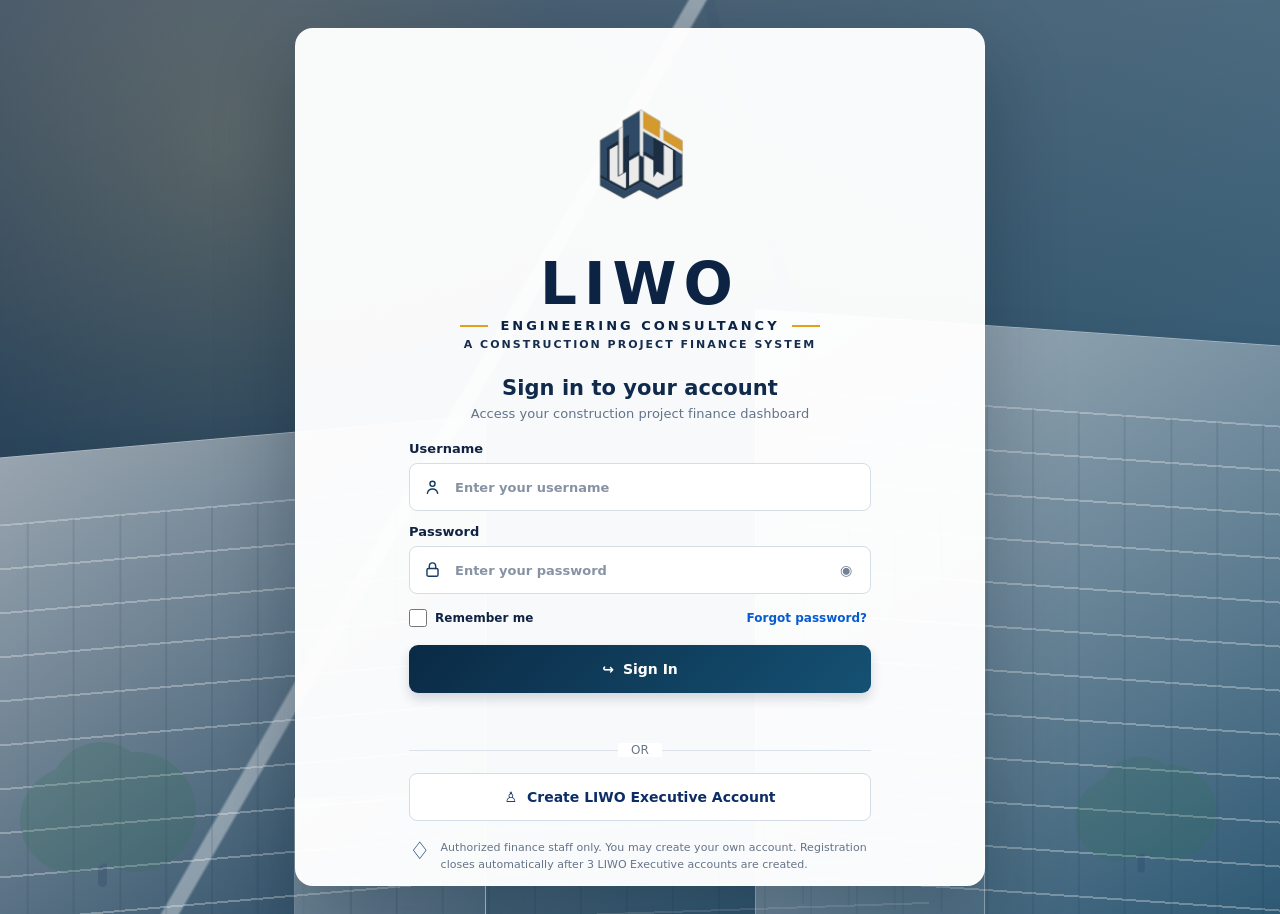
==== commit dc786a80: "v4.0" ====
--- a/index.html
+++ b/index.html
@@ -2570,60 +2570,7 @@
 
 
 
-<script id="liwo-calculator-script">
-(function(){
-  const $c=id=>document.getElementById(id);
-  const panels={concrete:$c("calcConcrete"),steel:$c("calcSteel"),block:$c("calcBlock"),paint:$c("calcPaint")};
-  const titles={concrete:"Concrete Calculator",steel:"Steel Calculator",block:"Block Calculator",paint:"Paint Calculator"};
-  let current="concrete";
-  function n(id, fallback=0){const v=parseFloat($c(id)?.value);return Number.isFinite(v)?v:fallback}
-  function moneyless(v,dec=2){return Number(v||0).toFixed(dec)}
-  function calculate(){
-    if(current==="concrete"){
-      const volume=n("concreteLength")*n("concreteWidth")*n("concreteThickness");
-      const bags=Math.ceil(volume*5);
-      $c("concreteVolume").textContent=moneyless(volume)+" m³";
-      $c("concreteCement").textContent=bags+" bags";
-    }else if(current==="steel"){
-      const d=n("steelDiameter"), length=n("steelLength"), qty=Math.max(1,n("steelQty",1));
-      const weight=(d*d/162)*length*qty;
-      $c("steelWeight").textContent=moneyless(weight)+" kg";
-      $c("steelFormula").textContent="d² ÷ 162 × length × qty";
-    }else if(current==="block"){
-      const area=n("blockLength")*n("blockHeight"), face=n("blockArea");
-      const count=Math.ceil((area/Math.max(face,.001))*1.05);
-      $c("blockCount").textContent=count.toLocaleString()+" pcs";
-    }else{
-      const area=n("paintArea"), coverage=Math.max(n("paintCoverage"),.1), coats=Math.max(1,n("paintCoats",1));
-      const litres=(area/coverage)*coats;
-      $c("paintLitres").textContent=moneyless(litres)+" L";
-      $c("paintPurchase").textContent=moneyless(litres*1.10)+" L";
-    }
-  }
-  function selectCalc(name){
-    if(!panels[name])return;
-    current=name;
-    Object.keys(panels).forEach(k=>panels[k].classList.toggle("hidden",k!==name));
-    document.querySelectorAll(".calculator-tool-card").forEach(b=>b.classList.toggle("active",b.dataset.calc===name));
-    if($c("calculatorTitle"))$c("calculatorTitle").textContent=titles[name];
-    calculate();
-  }
-  document.querySelectorAll(".calculator-tool-card").forEach(b=>b.addEventListener("click",()=>selectCalc(b.dataset.calc)));
-  $c("calculatorCalculateBtn")?.addEventListener("click",calculate);
-  $c("calculatorResetBtn")?.addEventListener("click",()=>{
-    document.querySelectorAll("#calculatorPage input").forEach(i=>{if(i.id==="concreteLength")i.value=10;if(i.id==="concreteWidth")i.value=5;if(i.id==="concreteThickness")i.value=.15;if(i.id==="steelDiameter")i.value=12;if(i.id==="steelLength")i.value=100;if(i.id==="steelQty")i.value=1;if(i.id==="blockLength")i.value=10;if(i.id==="blockHeight")i.value=3;if(i.id==="blockArea")i.value=.08;if(i.id==="paintArea")i.value=100;if(i.id==="paintCoverage")i.value=10;if(i.id==="paintCoats")i.value=2});
-    calculate();
-  });
-  function converters(){
-    const m=n("metersInput"), s=n("sqmInput"), kg=n("kgInput");
-    $c("feetResult").textContent=$c("metersInput").value!==""?(m*3.28084).toFixed(2)+" ft":"—";
-    $c("sqftResult").textContent=$c("sqmInput").value!==""?(s*10.7639).toFixed(2)+" ft²":"—";
-    $c("lbResult").textContent=$c("kgInput").value!==""?(kg*2.20462).toFixed(2)+" lb":"—";
-  }
-  ["metersInput","sqmInput","kgInput"].forEach(id=>$c(id)?.addEventListener("input",converters));
-  window.addEventListener("load",()=>{calculate();});
-})();
-</script>
+
 
 </body></html>`);
   w.document.close();w.focus();setTimeout(()=>w.print(),500);
@@ -3364,4 +3311,61 @@
   },true);
 })();
 </script>
+
+
+<!-- LIWO Calculator: isolated from report-print template -->
+<script id="liwo-calculator-script">
+(function(){
+  const $c=id=>document.getElementById(id);
+  const panels={concrete:$c("calcConcrete"),steel:$c("calcSteel"),block:$c("calcBlock"),paint:$c("calcPaint")};
+  const titles={concrete:"Concrete Calculator",steel:"Steel Calculator",block:"Block Calculator",paint:"Paint Calculator"};
+  let current="concrete";
+  function n(id, fallback=0){const v=parseFloat($c(id)?.value);return Number.isFinite(v)?v:fallback}
+  function moneyless(v,dec=2){return Number(v||0).toFixed(dec)}
+  function calculate(){
+    if(current==="concrete"){
+      const volume=n("concreteLength")*n("concreteWidth")*n("concreteThickness");
+      const bags=Math.ceil(volume*5);
+      $c("concreteVolume").textContent=moneyless(volume)+" m³";
+      $c("concreteCement").textContent=bags+" bags";
+    }else if(current==="steel"){
+      const d=n("steelDiameter"), length=n("steelLength"), qty=Math.max(1,n("steelQty",1));
+      const weight=(d*d/162)*length*qty;
+      $c("steelWeight").textContent=moneyless(weight)+" kg";
+      $c("steelFormula").textContent="d² ÷ 162 × length × qty";
+    }else if(current==="block"){
+      const area=n("blockLength")*n("blockHeight"), face=n("blockArea");
+      const count=Math.ceil((area/Math.max(face,.001))*1.05);
+      $c("blockCount").textContent=count.toLocaleString()+" pcs";
+    }else{
+      const area=n("paintArea"), coverage=Math.max(n("paintCoverage"),.1), coats=Math.max(1,n("paintCoats",1));
+      const litres=(area/coverage)*coats;
+      $c("paintLitres").textContent=moneyless(litres)+" L";
+      $c("paintPurchase").textContent=moneyless(litres*1.10)+" L";
+    }
+  }
+  function selectCalc(name){
+    if(!panels[name])return;
+    current=name;
+    Object.keys(panels).forEach(k=>panels[k].classList.toggle("hidden",k!==name));
+    document.querySelectorAll(".calculator-tool-card").forEach(b=>b.classList.toggle("active",b.dataset.calc===name));
+    if($c("calculatorTitle"))$c("calculatorTitle").textContent=titles[name];
+    calculate();
+  }
+  document.querySelectorAll(".calculator-tool-card").forEach(b=>b.addEventListener("click",()=>selectCalc(b.dataset.calc)));
+  $c("calculatorCalculateBtn")?.addEventListener("click",calculate);
+  $c("calculatorResetBtn")?.addEventListener("click",()=>{
+    document.querySelectorAll("#calculatorPage input").forEach(i=>{if(i.id==="concreteLength")i.value=10;if(i.id==="concreteWidth")i.value=5;if(i.id==="concreteThickness")i.value=.15;if(i.id==="steelDiameter")i.value=12;if(i.id==="steelLength")i.value=100;if(i.id==="steelQty")i.value=1;if(i.id==="blockLength")i.value=10;if(i.id==="blockHeight")i.value=3;if(i.id==="blockArea")i.value=.08;if(i.id==="paintArea")i.value=100;if(i.id==="paintCoverage")i.value=10;if(i.id==="paintCoats")i.value=2});
+    calculate();
+  });
+  function converters(){
+    const m=n("metersInput"), s=n("sqmInput"), kg=n("kgInput");
+    $c("feetResult").textContent=$c("metersInput").value!==""?(m*3.28084).toFixed(2)+" ft":"—";
+    $c("sqftResult").textContent=$c("sqmInput").value!==""?(s*10.7639).toFixed(2)+" ft²":"—";
+    $c("lbResult").textContent=$c("kgInput").value!==""?(kg*2.20462).toFixed(2)+" lb":"—";
+  }
+  ["metersInput","sqmInput","kgInput"].forEach(id=>$c(id)?.addEventListener("input",converters));
+  window.addEventListener("load",()=>{calculate();});
+})();
+</script> 
 </body></html>
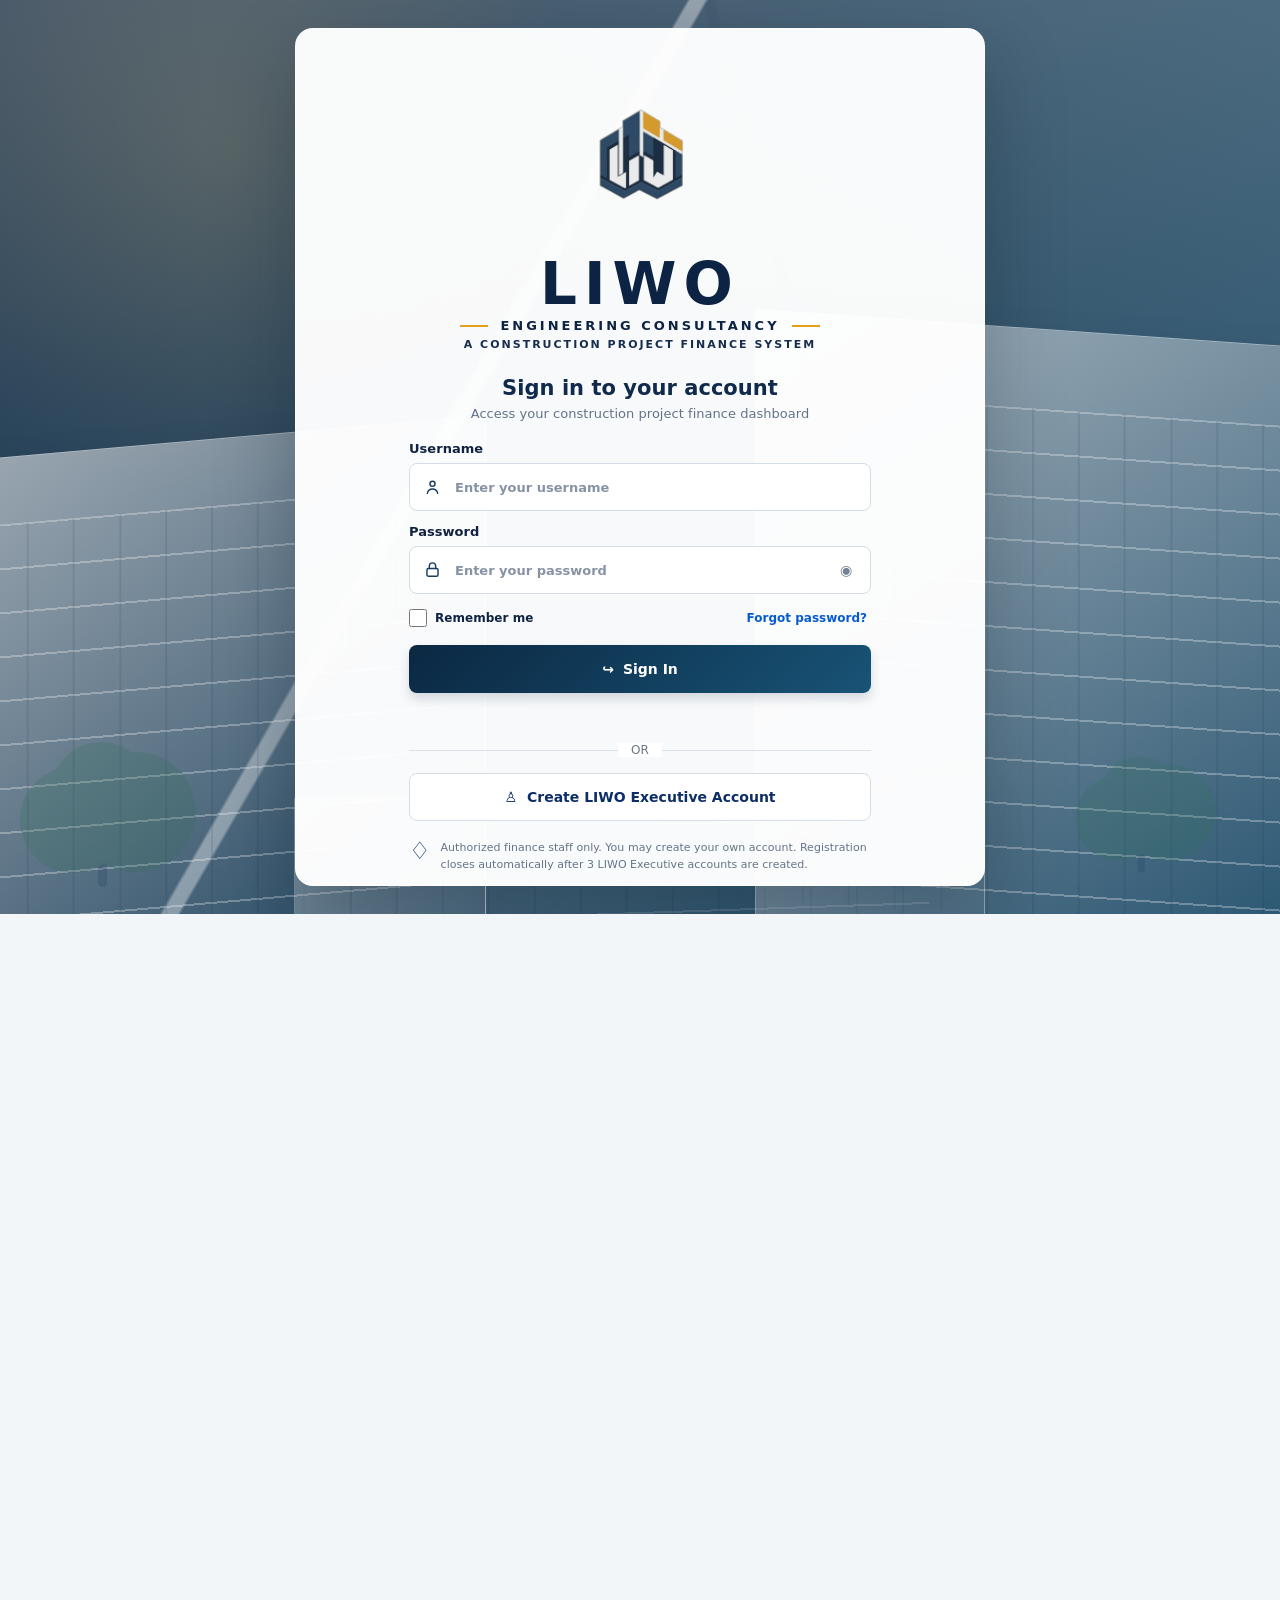
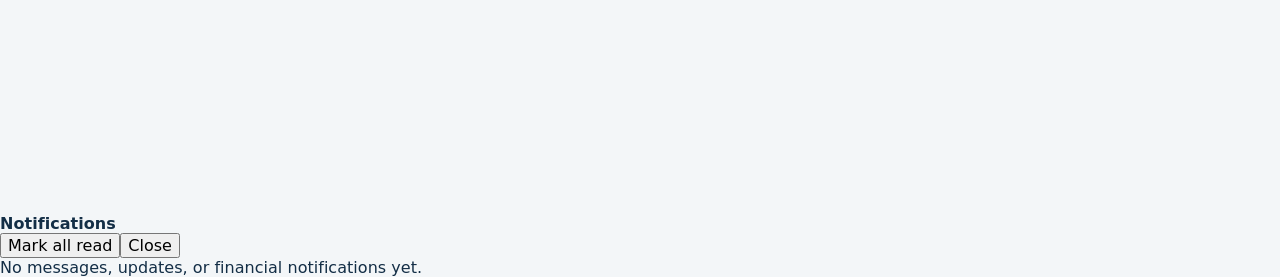
==== commit c35745bd: "v4.0" ====
--- a/index.html
+++ b/index.html
@@ -38,13 +38,13 @@
 .nav{margin-top:34px;display:grid;gap:5px}.nav button{border:0;background:transparent;text-align:left;color:#1b3049;padding:12px 13px;border-radius:9px;font-size:15px;display:flex;align-items:center;gap:12px}
 .nav button:hover,.nav button.active{background:var(--navy);color:#fff;font-weight:800}
 .nav button::before{display:inline-grid;place-items:center;width:22px;height:22px;font-size:17px;opacity:.9}
-.nav button[data-page="dashboard"]::before{content:"⌂"}.nav button[data-page="payments"]::before{content:"▣"}.nav button[data-page="expenses"]::before{content:"↕"}
+.nav button[data-page="dashboard"]::before{content:"⌂"}.nav button[data-page="payments"]::before{content:"▣"}.nav button[data-page="expenses"]::before{content:"↕"}.nav button[data-page="bills"]::before{content:"₱"}
 .nav button[data-page="budget"]::before{content:"◔"}.nav button[data-page="activity"]::before{content:"▤"}.nav button[data-page="clients"]::before{content:"♙"}.nav button[data-page="reports"]::before{content:"▤";font-weight:700}.nav button[data-page="users"]::before{content:"♧"}
 .profile{border-top:1px solid var(--line);padding:16px 5px 0;font-size:13px}.profile .muted{margin-top:3px}.link-btn{border:0;background:none;padding:8px 0;color:var(--blue);font-weight:700}
 
 .main{margin-left:265px;padding:0 34px 40px;max-width:1700px}
 .topbar{height:92px;border-bottom:1px solid var(--line);display:flex;align-items:center;justify-content:flex-end;margin:0 -34px 28px;padding:0 34px;background:#fff}
-.top-user{display:flex;align-items:center;gap:12px;position:relative}.bell-wrap{position:relative}.bell{width:46px;height:46px;border:0;background:transparent;color:var(--navy);font-size:0;display:grid;place-items:center;border-radius:10px;position:relative;cursor:pointer}.bell:hover,.bell:focus-visible{background:#f1f5f9;outline:none}.bell-icon{display:grid;place-items:center;line-height:1;width:28px;height:28px}.bell-icon svg{width:28px;height:28px;display:block;stroke:currentColor;stroke-width:1.9;fill:none;stroke-linecap:round;stroke-linejoin:round}.badge{position:absolute;top:-1px;right:-3px;background:#d92d2d;color:#fff;border-radius:20px;min-width:18px;height:18px;display:grid;place-items:center;font-size:10px;padding:0 4px;font-weight:800;border:2px solid #fff}.avatar{width:42px;height:42px;border-radius:50%;background:var(--navy);color:#fff;display:grid;place-items:center;font-weight:800;flex:none;overflow:hidden}.avatar img{width:100%;height:100%;object-fit:cover}.top-user strong{display:block}.top-user span{display:block;color:var(--muted);font-size:12px;margin-top:2px}.user-trigger{border:0;background:transparent;display:flex;align-items:center;gap:12px;padding:4px 6px;border-radius:12px;color:inherit;text-align:left}.user-trigger:hover,.user-trigger:focus-visible{background:#f6f8fb;outline:none}.chevron{font-size:18px;color:#66778c;margin-left:2px;transition:transform .18s ease}.user-trigger[aria-expanded="true"] .chevron{transform:rotate(180deg)}.top-dropdown,.notification-dropdown{position:absolute;top:calc(100% + 10px);background:#fff;border:1px solid var(--line);border-radius:12px;box-shadow:0 14px 35px rgba(16,42,67,.14);z-index:1000;overflow:hidden}.notification-dropdown{right:165px;width:360px;max-height:480px;overflow:auto}.top-dropdown{right:0;width:230px}.dropdown-head{padding:13px 15px;border-bottom:1px solid var(--line);display:flex;align-items:center;justify-content:space-between}.dropdown-head strong{font-size:13px}.dropdown-action{border:0;background:none;color:var(--blue);font-size:11px;font-weight:700;padding:0}.notification-item{display:flex;gap:10px;padding:12px 15px;border-bottom:1px solid #eef2f6}.notification-item:last-child{border-bottom:0}.notification-item.unread{background:#f7fbff}.notification-item .read-dot{background:#cbd5e1}.notification-item p strong{font-weight:800;color:#16324f}.notification-dot{width:8px;height:8px;border-radius:50%;background:#24618d;margin-top:5px;flex:none}.notification-item p{margin:0;font-size:12px;line-height:1.45;color:#334a63}.notification-item small{display:block;color:var(--muted);font-size:10px;margin-top:4px}.dropdown-user{padding:14px 15px;border-bottom:1px solid var(--line)}.dropdown-user strong{font-size:13px}.dropdown-user span{display:block;color:var(--muted);font-size:11px;margin-top:3px}.dropdown-menu{padding:6px}.dropdown-menu button{width:100%;border:0;background:transparent;text-align:left;padding:10px 9px;border-radius:8px;color:#243b53;font-size:13px}.dropdown-menu button:hover{background:#f1f5f9}.dropdown-menu button.danger{color:#c53030}
+.top-user{display:flex;align-items:center;gap:12px;position:relative}.bell-wrap{position:relative}.bell{width:46px;height:46px;border:0;background:transparent;color:var(--navy);font-size:0;display:grid;place-items:center;border-radius:10px;position:relative;cursor:pointer}.bell:hover,.bell:focus-visible{background:#f1f5f9;outline:none}.bell-icon{display:grid;place-items:center;line-height:1;width:28px;height:28px}.bell-icon svg{width:28px;height:28px;display:block;stroke:currentColor;stroke-width:1.9;fill:none;stroke-linecap:round;stroke-linejoin:round}.badge{position:absolute;top:-1px;right:-3px;background:#d92d2d;color:#fff;border-radius:20px;min-width:18px;height:18px;display:grid;place-items:center;font-size:10px;padding:0 4px;font-weight:800;border:2px solid #fff}.avatar{width:42px;height:42px;border-radius:50%;background:var(--navy);color:#fff;display:grid;place-items:center;font-weight:800;flex:none;overflow:hidden}.avatar img{width:100%;height:100%;object-fit:cover}.top-user strong{display:block}.top-user span{display:block;color:var(--muted);font-size:12px;margin-top:2px}.user-trigger{border:0;background:transparent;display:flex;align-items:center;gap:12px;padding:4px 6px;border-radius:12px;color:inherit;text-align:left}.user-trigger:hover,.user-trigger:focus-visible{background:#f6f8fb;outline:none}.chevron{font-size:18px;color:#66778c;margin-left:2px;transition:transform .18s ease}.user-trigger[aria-expanded="true"] .chevron{transform:rotate(180deg)}.top-dropdown,.notification-dropdown{position:absolute;top:calc(100% + 10px);background:#fff;border:1px solid var(--line);border-radius:12px;box-shadow:0 14px 35px rgba(16,42,67,.14);z-index:1000;overflow:hidden}.notification-dropdown{right:165px;width:360px;max-height:480px;overflow:auto}.top-dropdown{right:0;width:230px}.dropdown-head{padding:13px 15px;border-bottom:1px solid var(--line);display:flex;align-items:center;justify-content:space-between}.dropdown-head strong{font-size:13px}.dropdown-action{border:0;background:none;color:var(--blue);font-size:11px;font-weight:700;padding:0}.notification-item{display:flex;gap:10px;padding:12px 15px;border-bottom:1px solid #eef2f6}.notification-item:last-child{border-bottom:0}.notification-item.unread{background:#f7fbff}.notification-item .read-dot{background:#cbd5e1}.notification-item p strong{font-weight:800;color:#16324f}.notification-dot{width:8px;height:8px;border-radius:50%;background:#24618d;margin-top:5px;flex:none}.notification-item p{margin:0;font-size:12px;line-height:1.45;color:#334a63}.notification-item small{display:block;color:var(--muted);font-size:10px;margin-top:4px}.notification-content{min-width:0}.notification-content p{display:flex;align-items:center;gap:7px;flex-wrap:wrap}.notification-kind{font-size:8px;line-height:1;padding:4px 6px;border-radius:999px;background:#edf4f8;color:#3c6278;font-weight:800;letter-spacing:.04em}.notification-details{font-size:12px;line-height:1.45;color:#334a63;margin-top:2px;word-break:break-word}.notification-item.unread .notification-details{color:#294760}.notification-item.unread .notification-kind{background:#e7f2f8;color:#245f83}.dropdown-user{padding:14px 15px;border-bottom:1px solid var(--line)}.dropdown-user strong{font-size:13px}.dropdown-user span{display:block;color:var(--muted);font-size:11px;margin-top:3px}.dropdown-menu{padding:6px}.dropdown-menu button{width:100%;border:0;background:transparent;text-align:left;padding:10px 9px;border-radius:8px;color:#243b53;font-size:13px}.dropdown-menu button:hover{background:#f1f5f9}.dropdown-menu button.danger{color:#c53030}
 
 .profile-modal{position:fixed;inset:0;background:rgba(16,42,67,.35);display:grid;place-items:center;padding:20px;z-index:3000}.profile-card{width:min(420px,100%);background:#fff;border:1px solid var(--line);border-radius:16px;box-shadow:0 24px 70px rgba(16,42,67,.22);overflow:hidden}.profile-modal-head{display:flex;align-items:center;justify-content:space-between;padding:18px 20px;border-bottom:1px solid var(--line)}.profile-modal-head h3{margin:0;font-size:17px}.profile-close{border:0;background:#f5f7fa;width:32px;height:32px;border-radius:50%;font-size:20px;color:#66778c;cursor:pointer}.profile-close:hover{background:#e9eef3}.profile-modal-body{padding:22px 20px}.profile-photo-wrap{display:flex;flex-direction:column;align-items:center;gap:12px}.profile-photo{width:96px;height:96px;border-radius:50%;background:var(--navy);color:#fff;display:grid;place-items:center;font-size:28px;font-weight:800;overflow:hidden;border:3px solid #eef3f7}.profile-photo img{width:100%;height:100%;object-fit:cover}.profile-photo-actions{display:flex;gap:8px}.profile-photo-actions label,.profile-photo-actions button{border:1px solid var(--line);background:#fff;color:#243b53;padding:8px 12px;border-radius:8px;font-size:12px;font-weight:700;cursor:pointer}.profile-photo-actions label:hover,.profile-photo-actions button:hover{background:#f1f5f9}.profile-photo-actions .remove-photo{color:#c53030}.profile-info{margin-top:22px;background:#f8fafc;border:1px solid var(--line);border-radius:10px;padding:13px}.profile-info span{display:block;color:var(--muted);font-size:11px;margin-bottom:3px}.profile-info strong{font-size:13px}.profile-save{width:100%;margin-top:18px}.hidden{display:none!important}
 .page-heading{display:flex;justify-content:space-between;align-items:flex-end;gap:20px;margin-bottom:25px}.page-heading h2{margin:0 0 5px;font-size:28px;letter-spacing:-.6px}.page-heading .muted{font-size:14px}
@@ -619,6 +619,21 @@
 @media(max-width:760px){.receipt-toolbar{grid-template-columns:1fr}.receipt-grid{grid-template-columns:1fr 1fr;padding:10px;gap:9px}.receipt-thumb{height:130px}}
 @media(max-width:430px){.receipt-grid{grid-template-columns:1fr}}
 </style>
+
+<style id="liwo-receipt-library-redesign">
+#receiptsPage{color:#102f56}.receipt-library-hero{display:flex;align-items:center;gap:18px;margin:4px 0 22px}.receipt-library-icon{width:74px;height:74px;display:grid;place-items:center;border-radius:18px;background:linear-gradient(135deg,#eee6ff,#faf7ff);color:#7738ef;font-size:34px;font-weight:900}.receipt-library-hero h2{margin:0;color:#102f56;font-size:34px;line-height:1.1;letter-spacing:-1px}.receipt-library-hero h2:after{content:"";display:block;width:41px;height:3px;margin-top:9px;border-radius:9px;background:#f0aa25}.receipt-library-hero p{margin:8px 0 0;color:#49678b;font-size:14px}.receipt-filter-panel,.receipt-library-panel{background:#fff;border:1px solid #e8edf4;border-radius:15px;box-shadow:0 8px 27px rgba(25,55,88,.08)}.receipt-filter-panel{padding:20px 22px;margin-bottom:19px}.receipt-filter-label{display:block;margin:0 0 9px;color:#48648a;font-size:12px;font-weight:850;text-transform:uppercase}.receipt-search-wrap,.receipt-select-wrap,.receipt-library-tools select,.receipt-view,.receipt-refresh{border:1px solid #d7e1ef;border-radius:11px;background:#fff;color:#18375e}.receipt-search-wrap{height:56px;display:flex;align-items:center;gap:13px;padding:0 16px}.receipt-search-wrap span{font-size:30px;color:#557197;line-height:1}.receipt-search-wrap input{border:0!important;box-shadow:none!important;outline:0;width:100%;height:100%;font-size:15px;color:#16365d;background:transparent}.receipt-filter-row{display:grid;grid-template-columns:1fr 1fr;gap:20px;margin-top:18px}.receipt-select-wrap{display:flex;align-items:center;gap:12px;padding:0 13px;height:56px}.receipt-select-wrap span{font-size:23px;color:#1475ef}.receipt-select-wrap select{width:100%;border:0!important;outline:0;box-shadow:none!important;background:transparent;color:#18375e;font-weight:700;font-size:14px}.receipt-refresh{width:100%;height:58px;margin-top:20px;font-size:14px;font-weight:800;cursor:pointer}.receipt-refresh:hover{background:#f5f9fe}.receipt-library-panel{overflow:hidden}.receipt-library-head{display:flex;align-items:center;justify-content:space-between;gap:18px;padding:21px 22px;border-bottom:1px solid #edf1f6}.receipt-gallery-title{display:flex;align-items:center;gap:13px}.receipt-gallery-title i{width:49px;height:49px;display:grid;place-items:center;border-radius:11px;background:#e2f9ea;color:#139c55;font-size:23px;font-style:normal}.receipt-gallery-title h3{margin:0;font-size:18px;color:#102f56}.receipt-library-head>div>span{display:block;margin:4px 0 0 62px;color:#526f91;font-size:12px}.receipt-library-tools{display:flex;gap:8px}.receipt-library-tools select{height:46px;padding:0 31px 0 13px;font-weight:700;font-size:13px}.receipt-view{width:47px;height:46px;font-size:23px;cursor:pointer}.receipt-view.active{background:#092f5c;color:#fff;border-color:#092f5c}.receipt-grid{grid-template-columns:repeat(4,minmax(0,1fr));gap:18px;padding:20px!important}.receipt-card{border:1px solid #e4eaf1!important;border-radius:11px!important;box-shadow:0 4px 14px rgba(18,49,83,.07)!important;overflow:hidden;cursor:pointer}.receipt-thumb{height:192px!important;padding:6px;background:#f7f9fc;position:relative}.receipt-thumb img{object-fit:cover}.receipt-file{font-size:44px}.receipt-info{padding:13px!important}.receipt-name{color:#112e55;font-size:14px!important;white-space:normal!important;min-height:34px}.receipt-project,.receipt-meta{display:flex;gap:7px;align-items:flex-start;color:#59718f!important;font-size:11px!important;line-height:1.45;margin-top:9px!important}.receipt-meta{flex-wrap:wrap}.receipt-type{display:inline-block;margin-top:8px;border-radius:5px;padding:3px 6px;color:#fff;font-size:9px;font-weight:900;background:#299567}.receipt-type.pdf{background:#ec4c50}.receipt-type.other{background:#557197}.receipt-actions{margin-top:13px!important}.receipt-actions a{border:1px solid #d9e3ef!important;border-radius:8px!important;background:#fff!important;color:#416083!important;font-size:12px!important;font-weight:800!important}.receipt-list .receipt-card{display:grid;grid-template-columns:128px 1fr}.receipt-list .receipt-thumb{height:128px!important}.receipt-list .receipt-info{display:grid;grid-template-columns:minmax(160px,1.2fr) minmax(150px,1fr) minmax(110px,.7fr) 115px;gap:10px;align-items:center}.receipt-list .receipt-name{min-height:0}.receipt-list .receipt-project,.receipt-list .receipt-meta{margin-top:0!important}.receipt-list .receipt-type{margin:0}.receipt-list .receipt-actions{margin:0!important}.receipt-pagination{display:flex;align-items:center;justify-content:space-between;gap:15px;padding:0 22px 21px;color:#536f91;font-size:12px}.receipt-pagination>div{display:flex;gap:8px}.receipt-page{min-width:38px;height:38px;border:1px solid #dce5f0;border-radius:9px;background:#fff;color:#416083;font-weight:800;cursor:pointer}.receipt-page.active{background:#092f5c;color:#fff;border-color:#092f5c}.receipt-empty{padding:40px!important;color:#688099}
+@media(max-width:900px){.receipt-grid{grid-template-columns:repeat(2,minmax(0,1fr))!important}.receipt-library-hero h2{font-size:27px}.receipt-library-icon{width:58px;height:58px;font-size:27px}.receipt-list .receipt-info{grid-template-columns:1fr}.receipt-list .receipt-card{grid-template-columns:100px 1fr}.receipt-list .receipt-thumb{height:100px!important}}
+@media(max-width:560px){.receipt-library-hero{gap:12px;margin-bottom:15px}.receipt-library-hero p{font-size:12px}.receipt-filter-panel{padding:15px}.receipt-filter-row{grid-template-columns:1fr;gap:10px;margin-top:10px}.receipt-library-head{align-items:flex-start;flex-direction:column;padding:16px}.receipt-library-tools{width:100%}.receipt-library-tools select{flex:1;min-width:0}.receipt-grid{grid-template-columns:1fr!important;padding:13px!important}.receipt-pagination{padding:0 15px 16px;align-items:flex-start;flex-direction:column}.receipt-list .receipt-card{grid-template-columns:84px 1fr}.receipt-list .receipt-thumb{height:84px!important}.receipt-search-wrap{height:50px}.receipt-select-wrap{height:50px}.receipt-refresh{height:50px;margin-top:12px}}
+</style>
+
+<style id="liwo-cash-reconciliation-redesign">
+#cashReconciliationPanel{padding:18px!important;background:#fff}.reconcile-head{display:flex;align-items:center;gap:11px;margin-bottom:18px}.reconcile-head>span{width:35px;height:35px;display:grid;place-items:center;border-radius:9px;background:#e9f3ff;color:#1477db;font-size:18px}.reconcile-head h3{margin:0;color:#12385f;font-size:15px}.reconcile-head p{margin:3px 0 0;color:#6d8094;font-size:10px}.reconcile-fields{display:grid;gap:12px}.reconcile-fields label,.reconcile-notes{display:block;color:#536f8e;font-size:10px;font-weight:850;text-transform:uppercase;letter-spacing:.02em}.reconcile-input{height:48px;margin-top:7px;display:flex;align-items:center;overflow:hidden;border:1px solid #dae5f1;border-radius:8px;background:#fff}.reconcile-input i,.reconcile-notes i{width:42px;align-self:stretch;display:grid;place-items:center;background:#f6f9fd;color:#1681ea;font-style:normal;font-size:16px}.reconcile-input input{width:100%;height:100%;padding:0 12px!important;border:0!important;box-shadow:none!important;outline:0;font-size:13px;font-weight:800;color:#163b65;background:transparent}.reconcile-total,.reconcile-variance{display:flex;align-items:center;gap:10px;margin-top:12px;padding:11px;border:1px solid #e5ebf3;border-radius:8px;background:#fbfcff}.reconcile-total>span,.reconcile-variance>span{width:32px;height:32px;display:grid;place-items:center;border-radius:7px;background:#f2eaff;color:#884ae6;font-size:17px}.reconcile-total div,.reconcile-variance div{flex:1}.reconcile-total b,.reconcile-variance b{display:block;color:#294b73;font-size:10px;text-transform:uppercase}.reconcile-total small,.reconcile-variance small{display:block;margin-top:2px;color:#71839a;font-size:8px}.reconcile-total strong,.reconcile-variance strong{color:#123b68;font-size:15px}.reconcile-info{display:flex;gap:9px;align-items:center;margin-top:11px;padding:10px 12px;border:1px solid #d8e8fa;border-radius:7px;background:#f0f7ff;color:#3c638c;font-size:9px}.reconcile-info:first-letter{color:#1681ea}.reconcile-notes{margin-top:13px}.reconcile-notes>span{display:flex;margin-top:7px;min-height:61px;border:1px solid #dae5f1;border-radius:8px;overflow:hidden}.reconcile-notes textarea{width:100%;min-height:61px;padding:11px!important;border:0!important;box-shadow:none!important;outline:0;resize:vertical;color:#234467;font-size:11px}.reconcile-variance{background:#fbfdfd}.reconcile-variance>span{background:#e4faee;color:#159b59}.reconcile-variance strong{color:#13945a}.reconciliation-result{margin-top:11px;padding:11px 12px!important;border:1px solid #d7f0e1!important;border-radius:7px!important;background:#effbf4!important;color:#168a55!important;font-size:10px!important}.reconcile-submit{width:100%;height:44px;margin-top:11px;border:0;border-radius:6px;background:#052e66;color:#fff;font-size:12px;font-weight:850;cursor:pointer}.reconcile-submit:hover{background:#0a3f80}@media(min-width:800px){.reconcile-fields{grid-template-columns:1fr 1fr}.reconcile-notes textarea{min-height:72px}}
+</style>
+
+<style id="liwo-tools-redesign">
+#toolsPage{color:#112f55}.tools-library-hero{display:flex;align-items:center;gap:13px;margin:2px 0 18px}.tools-library-hero>span{width:43px;height:43px;display:grid;place-items:center;border-radius:11px;background:#eaf3ff;color:#1476dc;font-size:22px}.tools-library-hero h2{margin:0;color:#112f55;font-size:18px}.tools-library-hero h2:after{content:"";display:block;width:33px;height:2px;margin-top:5px;background:#f1aa27}.tools-library-hero p{margin:5px 0 0;color:#526f8e;font-size:10px}.tools-borrow-panel,.tools-log-panel{padding:14px;border:1px solid #e7edf4;border-radius:13px;background:#fff;box-shadow:0 6px 20px rgba(18,48,82,.06)}.tools-borrow-panel h3,.tools-log-head h3{display:flex;align-items:center;gap:9px;margin:0 0 14px;color:#12365d;font-size:13px}.tools-borrow-panel h3 i,.tools-log-head h3 i{width:28px;height:28px;display:grid;place-items:center;border-radius:8px;background:#eef5ff;color:#287fe0;font-size:15px;font-style:normal}.tools-form{display:grid;grid-template-columns:1fr 1fr;gap:11px}.tools-form label{display:block;color:#506d8c;font-size:9px;font-weight:850;text-transform:uppercase}.tools-form label>span{display:flex;align-items:center;height:42px;margin-top:6px;overflow:hidden;border:1px solid #dbe5f0;border-radius:8px;background:#fff}.tools-form label>span i{width:31px;align-self:stretch;display:grid;place-items:center;background:#f6f9fd;color:#397ebb;font-style:normal;font-size:12px}.tools-form input{width:100%;height:100%;padding:0 9px!important;border:0!important;outline:0;box-shadow:none!important;background:transparent!important;color:#173b63;font-size:10px}.tools-wide{grid-column:1/-1}.tools-actions{display:flex;gap:9px}.tools-actions button,.tools-log-head button{height:38px;border-radius:7px;font-size:10px;font-weight:850;cursor:pointer}.tools-actions button[type=submit]{min-width:175px;border:0;background:#052f69;color:#fff}.tools-actions button[type=button],.tools-log-head button{min-width:82px;border:1px solid #dce6f1;background:#fff;color:#183d68}.tools-reminder{display:flex;align-items:center;gap:10px;margin:12px 0;padding:11px 14px;border:1px solid #dceafa;border-radius:10px;background:#f2f8ff;color:#2475bf;font-size:17px}.tools-reminder span{flex:1;color:#496984;font-size:9px;line-height:1.4}.tools-reminder b{color:#244a72}.tools-reminder>i{font-size:27px;color:#e4a51f;font-style:normal}.tools-log-head{display:flex;align-items:center;justify-content:space-between;margin-bottom:13px}.tools-log-head h3{margin:0}.tools-log-head h3 i{background:#f2eaff;color:#7c45e9}.tools-log-head button{min-width:72px;height:30px;color:#1872da}.tools-stat-grid{display:grid;grid-template-columns:repeat(4,1fr);gap:9px;margin-bottom:14px}.tools-stat-grid>div{position:relative;min-height:62px;padding:9px;border-radius:9px;background:#f7f9fc}.tools-stat-grid span{display:block;max-width:72%;color:#6a7f94;font-size:7px;font-weight:850;text-transform:uppercase}.tools-stat-grid strong{display:block;margin-top:5px;color:#173b64;font-size:18px}.tools-stat-grid i{position:absolute;right:8px;bottom:9px;width:25px;height:25px;display:grid;place-items:center;border-radius:7px;background:#e8f2ff;color:#3385e7;font-style:normal;font-size:13px}.tools-stat-grid>div:nth-child(2) i{background:#fff2dc;color:#df8d15}.tools-stat-grid>div:nth-child(3) i{background:#e4f8e9;color:#1aa55c}.tools-stat-grid>div:nth-child(4) i{background:#ffe8e8;color:#e44949}.tools-log-table{min-width:760px;border-collapse:collapse}.tools-log-table th{padding:9px 7px!important;color:#607894!important;background:#f5f8fb!important;font-size:8px!important;text-transform:uppercase}.tools-log-table td{padding:9px 7px!important;color:#385777!important;font-size:9px!important}.tool-status{display:inline-block;padding:4px 6px;border-radius:999px;font-weight:800;font-size:8px}.tool-status.borrowed{background:#fff0d9;color:#c77700}.tool-status.overdue{background:#ffe4e4;color:#cc3636}.tool-status.returned{background:#e4f8e9;color:#159453}.return-tool-btn{padding:5px 7px!important;min-height:0!important;font-size:8px!important}@media(max-width:580px){.tools-form{gap:9px}.tools-borrow-panel,.tools-log-panel{padding:11px}.tools-actions button[type=submit]{min-width:0;flex:1}.tools-stat-grid{gap:6px}.tools-stat-grid>div{padding:7px}.tools-stat-grid strong{font-size:15px}.tools-stat-grid i{display:none}.tools-reminder{padding:10px}.tools-library-hero{margin-bottom:12px}}
+</style>
+
 <style id="liwo-user-actions">
 .user-action-cell{white-space:nowrap}
 .user-action-wrap{display:flex;gap:6px;align-items:center;flex-wrap:wrap}
@@ -638,7 +653,7 @@
   position:fixed;inset:0;z-index:99999;display:none;align-items:center;justify-content:center;
   background:rgba(246,248,250,.94);backdrop-filter:blur(7px);-webkit-backdrop-filter:blur(7px);
 }
-#liwoLoadingOverlay.show{display:flex}
+#liwoLoadingOverlay.auth-transition.show{display:flex}
 .lw-loader-card{width:min(360px,calc(100vw - 36px));padding:25px 24px 22px;border:1px solid #e5ebf0;
   border-radius:22px;background:#fff;box-shadow:0 20px 55px rgba(12,35,55,.15);text-align:center}
 .lw-loader-gif{width:150px;height:150px;object-fit:contain;margin:0 auto 9px;display:block}
@@ -781,8 +796,128 @@
 
 <script id="liwo-initial-loader">
 (function(){
-  // Loader is intentionally NOT shown on initial page load.
-  // It is shown only during the successful login/signup -> dashboard transition.
+  // Loader is intentionally not shown on page load. It is used only for signup → dashboard.
+})();
+</script>
+
+<style id="liwo-project-picker-final-cleanup">
+#appView .client-picker select{padding-left:14px!important;background:#fff!important}
+@media(max-width:900px){#appView .client-picker select{padding-left:9px!important;background:#fff!important}}
+</style>
+
+<style id="liwo-payment-page-polish">
+#paymentsPage{max-width:1180px;margin:0 auto;color:#18365d}
+.payment-page-heading{display:flex;align-items:center;gap:13px;margin:0 0 18px}.payment-heading-icon,.payment-active-icon{display:grid;place-items:center;background:#e9f2ff;color:#0960db;border-radius:10px;font-weight:800}.payment-heading-icon{width:42px;height:42px;font-size:20px}.payment-page-heading h1{margin:0;color:#173865;font-size:24px;letter-spacing:-.4px}.payment-page-heading p{margin:4px 0 0;color:#69809e;font-size:12px}.payment-project-picker>span{display:block;margin:0 0 7px;font-size:10px;font-weight:800;color:#173865}.payment-project-value{display:flex;align-items:center;gap:12px;min-height:54px;padding:0 16px;background:#fff;border:2px solid #2e7df1;border-radius:10px;box-shadow:0 3px 9px rgba(14,79,163,.08)}.payment-project-value b{display:grid;place-items:center;width:28px;height:28px;border-radius:6px;background:#e8f2ff;color:#1164de;font-size:16px}.payment-project-value strong{font-size:13px;color:#173865;flex:1}.payment-project-value em{font-style:normal;color:#1958a6;font-size:18px}.payment-refresh-row{display:flex;justify-content:space-between;align-items:center;min-height:40px;margin:10px 0 16px;padding:0 18px;background:#fff;border-radius:9px;box-shadow:0 2px 9px rgba(13,50,94,.08)}.payment-refresh-row button{border:0;background:transparent;color:#1064db;font-size:11px;font-weight:800;cursor:pointer}.payment-refresh-row small{color:#8291a8;font-size:10px}.payment-refresh-row small i{display:inline-block;width:6px;height:6px;margin-left:7px;border-radius:50%;background:#19bd68}.payment-active-project{position:relative;display:flex;align-items:center;gap:13px;min-height:78px;margin-bottom:16px;padding:12px 18px;background:linear-gradient(90deg,#f0f7ff,#fbfdff);border:1px solid #e1ecf8;border-radius:10px;overflow:hidden}.payment-active-icon{width:38px;height:38px;border-radius:50%;background:#0867e8;color:#fff;flex:none}.payment-active-project small{font-size:10px;font-weight:800;color:#0861df}.payment-active-project p{margin:5px 0 0;max-width:230px;color:#617894;font-size:10px;line-height:1.35}.payment-active-name{display:flex;flex-direction:column;justify-content:center;min-width:250px;max-width:410px;margin-left:10px;padding:12px 20px 12px 30px;background:#fff;border:1px solid #dbe8f8;border-radius:28px;box-shadow:0 3px 12px rgba(25,74,129,.06);position:relative}.payment-active-name i{position:absolute;left:14px;top:18px;width:7px;height:7px;border-radius:50%;background:#16c46e}.payment-active-name strong{font-size:10px;color:#193b66;white-space:nowrap;overflow:hidden;text-overflow:ellipsis}.payment-active-name span{width:max-content;margin-top:5px;padding:2px 7px;border-radius:4px;background:#e9f3ff;color:#3472be;font-size:9px}.payment-dots{margin-left:auto;color:#bfdaff;font-size:25px;letter-spacing:3px}.payment-form-panel,.payment-history-panel{border:1px solid #e0e9f4;border-radius:10px;box-shadow:0 4px 14px rgba(27,61,101,.08)}#paymentsPage .panel-head{padding:16px 18px 10px;border:0}#paymentsPage .panel-head h3{position:relative;margin:0;font-size:14px;color:#173865}#paymentsPage .panel-head h3:after{content:"";display:block;width:28px;height:2px;margin-top:8px;background:#1371ed;border-radius:2px}.payment-form-panel .grid{display:grid;grid-template-columns:1fr 1fr;gap:12px 18px;padding:0 18px 18px}.payment-form-panel label{display:block;font-size:9px;font-weight:800;color:#365271;text-transform:uppercase}.payment-form-panel input,.payment-form-panel select,.payment-form-panel textarea{box-sizing:border-box;width:100%;height:36px;margin-top:6px;padding:0 11px;border:1px solid #d6e2f0;border-radius:7px;background:#fff;color:#18365d;font:11px inherit;text-transform:none;outline:none}.payment-form-panel textarea{height:36px;padding-top:10px;resize:vertical}.payment-form-panel input:focus,.payment-form-panel select:focus,.payment-form-panel textarea:focus{border-color:#1974ec;box-shadow:0 0 0 3px rgba(25,116,236,.1)}.payment-form-panel input::placeholder,.payment-form-panel textarea::placeholder{color:#8c9db3}.payment-form-actions{grid-column:1/-1;display:flex;gap:12px;margin-top:2px}.payment-form-actions button{height:38px;padding:0 19px;border-radius:7px;font-size:11px;font-weight:800}.payment-form-actions .primary{box-shadow:0 4px 9px rgba(9,91,205,.22)}.payment-history-panel{margin-top:16px;overflow:hidden}.payment-history-panel .table-wrap{margin:0}.payment-history-panel table{font-size:10px}.payment-history-panel th{padding:10px 12px;background:#f4f8fd;color:#476484;font-size:8px}.payment-history-panel td{padding:12px;border-color:#edf2f8}.payment-history-panel td:nth-child(5){font-weight:800;color:#133c73}
+@media(max-width:700px){.payment-page-heading h1{font-size:19px}.payment-active-project{align-items:flex-start;flex-wrap:wrap}.payment-active-name{width:calc(100% - 52px);margin:0 0 0 52px;min-width:0}.payment-dots{position:absolute;right:12px;top:5px}.payment-refresh-row{padding:0 12px}.payment-refresh-row small{font-size:9px}.payment-history-panel .table-wrap{overflow-x:auto}}@media(max-width:480px){.payment-form-panel .grid{grid-template-columns:1fr;gap:11px}.payment-form-actions{grid-column:auto}}
+</style>
+
+<script id="liwo-payment-page-sync">
+(()=>{const byId=id=>document.getElementById(id);function sync(){const option=byId('dashboardClient')?.selectedOptions?.[0];const fullName=option?.textContent?.trim()||'Select a client / project';const parts=fullName.split(' — ');const name=parts[0];const ref=parts.slice(1).join(' — ')||'—';['paymentProjectName','paymentActiveName'].forEach(id=>{const e=byId(id);if(e)e.textContent=name});const r=byId('paymentActiveRef');if(r)r.textContent=ref;const t=byId('paymentUpdatedAt');if(t)t.textContent='just now'}document.addEventListener('DOMContentLoaded',()=>{sync();byId('dashboardClient')?.addEventListener('change',sync);byId('paymentRefreshBtn')?.addEventListener('click',()=>{window.refresh?.();sync()});document.addEventListener('click',e=>{const button=e.target.closest('[data-page="payments"],[data-mobile-page="payments"]');if(button)setTimeout(sync,0)})});})();
+</script>
+<style id="liwo-report-export-polish">
+#reportsPage{max-width:1180px;margin:0 auto}.report-print-options{display:grid;grid-template-columns:1fr 1fr;gap:12px;padding:0 18px 12px;margin:0}.report-print-options .report-paper-size{grid-column:1/-1}.report-print-options label,.report-controls>label{display:flex;flex-direction:column;gap:6px;color:#42607f;font-size:10px;font-weight:800;text-transform:uppercase}.report-print-options select,.report-controls select{height:38px;border:1px solid #d7e3f0;border-radius:7px;background:#fff;color:#183c65;font-size:11px;font-weight:600}.report-controls{display:grid!important;grid-template-columns:1fr!important;gap:12px!important;padding:0 18px 18px!important}.report-inclusions{margin:0;padding:0;border:0}.report-inclusions legend{margin:0 0 7px;padding:0;color:#42607f;font-size:10px;font-weight:800;text-transform:uppercase}.report-inclusions{display:grid;grid-template-columns:repeat(3,1fr);gap:8px}.report-inclusions label{display:flex;align-items:center;gap:7px;min-height:34px;padding:0 10px;border:1px solid #dbe6f2;border-radius:6px;background:#fcfdff;color:#294968;font-size:10px;font-weight:700;text-transform:none}.report-inclusions input{width:13px!important;height:13px!important;min-height:0!important;margin:0;accent-color:#116ee9}.report-actions{display:grid!important;grid-template-columns:1fr 1fr;gap:9px!important}.report-actions button{min-height:39px!important;border-radius:6px!important;font-size:11px!important;font-weight:800!important}.report-actions #printReportBtn{background:#082d59!important}.report-actions #exportReportBtn{grid-column:1/-1!important}.report-notices{display:grid;gap:8px;margin:0 0 12px}.report-info-note,.report-period-note{margin:0!important;padding:11px 14px!important;border-radius:7px!important;font-size:10px!important;line-height:1.4!important}.report-info-note{border:1px solid #d9e9ff;background:#eff7ff;color:#38628c}.report-info-note b{color:#156ee5}.report-period-note{border:1px solid #dbeee0!important;background:#f2fbf4!important;color:#417354!important}.report-period-note::before{display:none!important}#reportsPage .panel:first-child{border:1px solid #e1eaf4;box-shadow:0 4px 13px rgba(18,53,91,.06)}#reportsPage .report-preview{padding:18px;border:1px solid #e0eaf4;border-radius:10px;background:#fff;box-shadow:0 4px 13px rgba(18,53,91,.06)}#reportsPage .report-summary-grid{grid-template-columns:repeat(3,1fr);gap:8px;margin-bottom:14px}#reportsPage .report-summary-grid>div{position:relative;padding:13px 12px 12px 42px;border-color:#e3ebf4;background:#fbfdff}#reportsPage .report-summary-grid>div:before{position:absolute;left:12px;top:13px;display:grid;place-items:center;width:21px;height:21px;border-radius:6px;background:#e8f2ff;color:#126ee9;font-size:12px;content:"₱"}#reportsPage .report-summary-grid>div:nth-child(2):before{content:"▦";background:#f3eaff;color:#8254db}#reportsPage .report-summary-grid>div:nth-child(3):before{content:"+";background:#e6faee;color:#16a45a}#reportsPage .report-summary-grid>div:nth-child(4):before{content:"↗";background:#fff2e7;color:#ec8a27}#reportsPage .report-summary-grid>div:nth-child(5):before{content:"↙";background:#fff0e9;color:#e36a37}#reportsPage .report-summary-grid>div:nth-child(6):before{content:"▤";background:#eaf2ff;color:#3979e5}#reportsPage .report-summary-grid span{font-size:9px}#reportsPage .report-summary-grid strong{font-size:12px}.report-preview:before{content:"REPORT PREVIEW";display:block;margin:0 0 12px;color:#42607f;font-size:10px;font-weight:800}.report-preview .report-header{padding:15px;border:1px solid #e4edf6;border-radius:8px;background:linear-gradient(135deg,#fff,#f6faff);box-shadow:0 3px 9px rgba(18,53,91,.05)}
+@media(max-width:700px){#reportsPage .panel:first-child .panel-head{display:none}.report-print-options{padding:12px 10px 9px;gap:9px}.report-print-options label,.report-controls>label{font-size:8px}.report-print-options select,.report-controls select{height:32px;font-size:9px}.report-controls{padding:0 10px 10px!important;gap:9px!important}.report-inclusions{gap:6px}.report-inclusions legend{font-size:8px}.report-inclusions label{min-height:31px;padding:0 7px;font-size:8px;gap:5px}.report-actions{gap:7px!important}.report-actions button{min-height:35px!important;font-size:9px!important}.report-info-note,.report-period-note{padding:9px 11px!important;font-size:8px!important}.report-notices{gap:6px;margin-bottom:9px}#reportsPage .report-preview{padding:10px!important}#reportsPage .report-summary-grid{gap:6px!important;margin-bottom:11px!important}#reportsPage .report-summary-grid>div{padding:9px 5px 8px 31px!important;border-radius:6px!important}#reportsPage .report-summary-grid>div:before{left:7px;top:9px;width:17px;height:17px;border-radius:5px;font-size:9px}#reportsPage .report-summary-grid span{font-size:7px!important;line-height:1.1}#reportsPage .report-summary-grid strong{font-size:9px!important}.report-preview:before{margin-bottom:8px;font-size:8px}.report-preview .report-header{display:flex!important;padding:10px!important;margin-bottom:9px!important}.report-preview .report-header h2{font-size:10px!important}.report-preview .report-header p,.report-preview .report-meta{font-size:7px!important}}
+@media(max-width:430px){.report-inclusions{grid-template-columns:1fr 1fr}.report-inclusions label:last-child{grid-column:1/-1}.report-summary-grid{grid-template-columns:1fr 1fr!important}}
+</style>
+<script id="liwo-report-inclusions">
+(()=>{function sections(){const preview=document.getElementById('reportPreview');if(!preview)return [];const byTitle=title=>[...preview.querySelectorAll('.report-section')].find(el=>el.querySelector('h3')?.textContent.includes(title));return [preview.querySelector('.report-summary-grid'),byTitle('Daily Transactions'),byTitle('Expense Summary'),byTitle('Client Payments'),byTitle('Budget vs Actual'),document.getElementById('reportDetailedOverview')]};document.addEventListener('DOMContentLoaded',()=>{const inputs=[...document.querySelectorAll('.report-inclusions input')];const apply=()=>sections().forEach((section,index)=>{if(section)section.hidden=!inputs[index]?.checked});inputs.forEach(input=>input.addEventListener('change',apply));apply()});})();
+</script>
+<style id="liwo-project-picker-cleanup">
+#appView .client-picker select{padding-left:14px!important;background:#fff!important}
+@media(max-width:900px){#appView .client-picker select{padding-left:9px!important;background:#fff!important}}
+</style>
+<style id="liwo-shared-header-redesign">
+/* Shared navigation and project context inspired by the LIWO reference header. */
+#appView .topbar{height:78px!important;margin:0 -34px 20px!important;padding:0 28px!important;background:radial-gradient(ellipse at 88% 10%,#0b4d9a 0%,transparent 34%),linear-gradient(112deg,#031b3c 0%,#042957 52%,#032253 100%)!important;border:0!important;box-shadow:0 5px 18px rgba(3,25,58,.2)!important;justify-content:space-between!important;color:#fff!important}#appView .liwo-global-brand{display:flex;align-items:center;gap:13px;min-width:0}#appView .liwo-global-menu{width:42px;height:42px;display:grid;place-items:center;border:1px solid rgba(255,255,255,.22);border-radius:12px;color:#fff;font-size:24px;line-height:1;background:rgba(255,255,255,.035)}#appView .liwo-global-wordmark{display:flex;align-items:center;gap:12px}#appView .liwo-global-wordmark strong{font-size:24px;letter-spacing:-.6px;color:#fff}#appView .liwo-global-wordmark span{padding-left:12px;border-left:1px solid rgba(255,255,255,.34);color:#d1def4;font-size:14px}#appView .topbar .bell{color:#fff!important}#appView .topbar .bell:hover,#appView .topbar .bell:focus-visible,#appView .topbar .user-trigger:hover,#appView .topbar .user-trigger:focus-visible{background:rgba(255,255,255,.1)!important;color:#fff!important}#appView .topbar .avatar{width:48px!important;height:48px!important;background:linear-gradient(145deg,#1768ca,#07378d)!important;border:1px solid rgba(255,255,255,.2)}#appView .topbar .top-user strong{color:#fff!important}#appView .topbar .top-user span{color:#d7e4f8!important}#appView .topbar .chevron{color:#d7e4f8!important}#appView .topbar .badge{border-color:#0a3672!important;background:#f89a1e!important}.main>#pageTitle{}#appView .top{display:block!important;margin:0 0 16px!important}#appView .top>div:first-child{margin-bottom:18px}#appView .top h2,#appView #pageTitle{margin:0!important;color:#173966!important;font-size:25px!important;letter-spacing:-.45px}#appView .top h2::before{content:"▦";display:inline-grid;place-items:center;width:42px;height:42px;margin-right:13px;border-radius:11px;background:#eaf2ff;color:#146ee5;font-size:21px;vertical-align:middle}#appView #projectLabel{margin:6px 0 0 55px!important;color:#58739a!important;font-size:12px!important}#appView .top-actions{display:grid!important;grid-template-columns:1fr!important;gap:0!important;border:1px solid #dfe8f2;border-radius:10px;background:#fff;box-shadow:0 4px 14px rgba(20,55,84,.06);overflow:hidden}#appView .client-picker{display:grid!important;grid-template-columns:1fr!important;gap:5px;min-width:0!important;padding:11px 14px 10px!important;color:#4d6682!important;font-size:10px!important;font-weight:850!important;text-transform:uppercase;letter-spacing:.04em}#appView .client-picker select{height:45px!important;min-height:45px!important;margin:0!important;padding:9px 40px 9px 47px!important;border:1px solid #1b6ffe!important;border-radius:9px!important;background:linear-gradient(100deg,#176eff 0 63px,#fff 63px)!important;color:#193a60!important;font-size:12px!important;font-weight:800!important;box-shadow:0 0 0 3px rgba(31,111,255,.1)!important}#appView .top-actions #refreshBtn{width:100%!important;height:46px!important;min-height:46px!important;margin:0!important;border:0!important;border-top:1px solid #e8eef5!important;border-radius:0!important;background:#fff!important;color:#116ce2!important;font-size:12px!important;font-weight:850!important;box-shadow:none!important}#appView .global-project-scope{min-height:94px;margin:0 0 18px!important;padding:17px 27px!important;border:1px solid #cfe0fb!important;border-radius:14px!important;background:radial-gradient(circle at 90% 78%,rgba(48,130,255,.14) 0 2px,transparent 2px 8px),linear-gradient(110deg,#edf6ff,#f9fcff)!important;box-shadow:0 6px 18px rgba(27,92,170,.08)!important}#appView .global-project-scope::before{content:"▤";width:52px;height:52px;display:grid;place-items:center;margin-right:10px;border-radius:50%;background:#1269ee;color:#fff;font-size:24px;box-shadow:0 7px 15px rgba(18,105,238,.23)}#appView .global-project-scope .scope-title{color:#1269ee!important;font-size:12px!important}#appView .global-project-scope .scope-note{margin-top:5px!important;color:#4b6d96!important;font-size:12px!important}#appView .scope-badge{min-height:42px;padding:8px 20px!important;border-color:#d5e2f2!important;box-shadow:0 4px 12px rgba(24,63,102,.08);color:#183b63!important;font-size:12px!important}#appView .scope-badge:before{color:#1cb562!important;font-size:12px!important}@media(max-width:900px){#appView .topbar{display:none!important}.mobile-header{background:radial-gradient(ellipse at 88% 10%,#0b4d9a 0%,transparent 34%),linear-gradient(112deg,#031b3c,#042957 52%,#032253)!important;box-shadow:0 4px 14px rgba(3,25,58,.2)}#appView .top{margin-top:4px!important}#appView .top h2,#appView #pageTitle{font-size:19px!important}#appView .top h2::before{width:32px;height:32px;margin-right:9px;border-radius:9px;font-size:17px}#appView #projectLabel{margin-left:41px!important;font-size:10px!important}#appView .client-picker select{height:40px!important;min-height:40px!important;font-size:10px!important}#appView .global-project-scope{min-height:0;padding:13px!important;align-items:center!important;flex-direction:row!important}#appView .global-project-scope::before{width:38px;height:38px;margin-right:1px;font-size:18px}#appView .scope-badge{max-width:54%;width:auto!important;font-size:10px!important;padding:7px 10px!important}#appView .global-project-scope .scope-note{font-size:10px!important}}
+</style>
+<script id="liwo-shared-header-brand">
+(function(){document.addEventListener("DOMContentLoaded",()=>{const bar=document.querySelector("#appView .topbar");if(!bar||bar.querySelector(".liwo-global-brand"))return;bar.insertAdjacentHTML("afterbegin",'<div class="liwo-global-brand" aria-label="LIWO Finance Tracking System"><div class="liwo-global-menu" aria-hidden="true">☰</div><div class="liwo-global-wordmark"><strong>LIWO</strong><span>Finance Tracking System</span></div></div>');});})();
+</script>
+<style id="liwo-budget-actual-redesign">
+#budgetPage.liwo-budget-page{max-width:1180px;margin:0 auto;padding-bottom:26px}#budgetPage .liwo-budget-hero{display:flex;align-items:flex-start;justify-content:space-between;gap:16px;margin:3px 0 16px;padding:4px 2px}#budgetPage .liwo-budget-hero-main{display:flex;gap:12px;align-items:center}#budgetPage .liwo-budget-hero-icon{width:40px;height:40px;display:grid;place-items:center;border-radius:11px;background:#e9f2ff;color:#176ee9;font-size:19px;box-shadow:0 5px 13px rgba(23,110,233,.12)}#budgetPage .liwo-budget-hero h2{margin:0;color:#153956;font-size:21px;letter-spacing:-.35px}#budgetPage .liwo-budget-hero p{margin:3px 0 0;color:#6b8193;font-size:11px}#budgetPage .liwo-budget-refresh{border:1px solid #dce8f3;background:#fff;color:#225b8e;border-radius:8px;padding:9px 12px;font-size:11px;font-weight:800;cursor:pointer}#budgetPage .liwo-budget-context{display:flex;align-items:center;gap:10px;margin-bottom:13px;padding:12px 14px;border:1px solid #deebf6;border-radius:10px;background:linear-gradient(100deg,#f8fbff,#fff)}#budgetPage .liwo-budget-context i{width:28px;height:28px;display:grid;place-items:center;border-radius:8px;background:#e8f2ff;color:#176ee9;font-style:normal}#budgetPage .liwo-budget-context small{display:block;color:#718497;font-size:9px;font-weight:800;text-transform:uppercase;letter-spacing:.05em}#budgetPage .liwo-budget-context strong{display:block;margin-top:2px;color:#22435f;font-size:11px}#budgetPage .liwo-budget-panel{border:1px solid #e1ebf3;border-radius:14px;overflow:hidden;box-shadow:0 8px 26px rgba(26,58,84,.06)}#budgetPage .liwo-budget-panel>.panel-head{padding:16px 18px 12px;background:#fff;border-bottom:1px solid #edf2f6}#budgetPage .liwo-budget-panel>.panel-head h3{font-size:14px;color:#183d61}.liwo-budget-summary{display:grid;grid-template-columns:repeat(5,minmax(0,1fr));gap:9px;padding:14px 18px;background:#fff;border-bottom:1px solid #edf2f6}.liwo-budget-stat{position:relative;min-height:68px;padding:11px 11px 10px 43px;border:1px solid #e5edf4;border-radius:8px;background:#fbfdff}.liwo-budget-stat i{position:absolute;left:10px;top:18px;width:24px;height:24px;display:grid;place-items:center;border-radius:7px;background:#e9f2ff;color:#1e73e5;font-style:normal;font-size:13px}.liwo-budget-stat.actual i{background:#e4f8eb;color:#149457}.liwo-budget-stat.variance i{background:#fff0e2;color:#ed7a12}.liwo-budget-stat.used i{background:#eee8ff;color:#7145cf}.liwo-budget-stat.remaining i{background:#e9f2ff;color:#216dd6}.liwo-budget-stat span{display:block;color:#72879a;font-size:8px;font-weight:850;text-transform:uppercase}.liwo-budget-stat strong{display:block;margin-top:6px;color:#193f62;font-size:13px}.liwo-budget-stat.actual strong{color:#159459}.liwo-budget-stat.variance strong{color:#e97813}.liwo-budget-stat.remaining strong{color:#236ede}#budgetPage .liwo-budget-panel .table-wrap{background:#fff}#budgetPage .liwo-budget-panel th{background:#f8fbfe!important;color:#668096!important;font-size:9px!important;text-transform:uppercase;letter-spacing:.03em}#budgetPage .liwo-budget-panel td{font-size:10px!important;color:#36536a!important}#budgetPage .liwo-budget-panel td:first-child{font-weight:800;color:#244963!important}#budgetPage .liwo-budget-panel td:nth-child(4){color:#16945a!important;font-weight:800}.liwo-budget-progress{display:flex;flex-direction:column;gap:4px;min-width:82px;color:#285174;font-weight:800}.liwo-budget-progress i{display:block;height:4px;width:100%;border-radius:99px;background:#e6edf4;overflow:hidden}.liwo-budget-progress i b{display:block;height:100%;border-radius:inherit;background:#277cf0}.liwo-budget-note{display:flex;gap:9px;align-items:center;margin:12px 0 0;padding:10px 13px;border:1px solid #e1ebf5;border-radius:8px;background:#f4f8fd;color:#56738e;font-size:10px}.liwo-budget-note i{color:#2379e9;font-style:normal;font-weight:900}@media(max-width:800px){.liwo-budget-summary{grid-template-columns:repeat(2,minmax(0,1fr));padding:12px}.liwo-budget-stat:last-child{grid-column:1/-1}}@media(max-width:620px){#budgetPage .liwo-budget-hero{margin-top:0}#budgetPage .liwo-budget-hero h2{font-size:18px}#budgetPage .liwo-budget-hero p{font-size:9px}#budgetPage .liwo-budget-refresh{padding:8px 9px;font-size:9px}.liwo-budget-summary{gap:8px}.liwo-budget-stat{min-height:62px;padding-top:9px}.liwo-budget-stat strong{font-size:12px}}
+</style>
+<script id="liwo-budget-actual-layout">
+(function(){
+  const q=id=>document.getElementById(id),safe=v=>String(v||"").replace(/[&<>\"]/g,""),money=v=>new Intl.NumberFormat("en-PH",{style:"currency",currency:"PHP"}).format(Number(v||0));
+  const selectedProject=()=>q("dashboardClient")?.selectedOptions?.[0]?.textContent?.trim()||"Select an active project";
+  function update(){const source=typeof data!=="undefined"?data:null,list=Array.isArray(source?.budget)?source.budget:[];const t=list.reduce((a,x)=>({budget:a.budget+Number(x.budget||0),actual:a.actual+Number(x.actual||0),remaining:a.remaining+Number(x.remaining??x.variance??0)}),{budget:0,actual:0,remaining:0});const variance=t.budget-t.actual,used=t.budget?(t.actual/t.budget*100):0;const vals={budget:money(t.budget),actual:money(t.actual),variance:money(variance),used:used.toFixed(2)+"%",remaining:money(t.remaining||variance)};Object.entries(vals).forEach(([k,v])=>{const el=q("budgetMetric"+k[0].toUpperCase()+k.slice(1));if(el)el.textContent=v;});q("budgetProjectContext")&&(q("budgetProjectContext").textContent=selectedProject());q("budgetBody")?.querySelectorAll("tr").forEach(row=>{const cell=row.children[4];if(!cell||cell.dataset.progress)return;const pct=Math.max(0,Math.min(100,parseFloat(cell.textContent)||0));cell.dataset.progress="true";cell.innerHTML=`<span class="liwo-budget-progress"><span>${pct.toFixed(2)}%</span><i><b style="width:${pct}%"></b></i></span>`;});}
+  function enhance(){const page=q("budgetPage"),body=q("budgetBody");if(!page||!body||page.dataset.liwBudgetLayout)return;page.dataset.liwBudgetLayout="true";page.classList.add("liwo-budget-page");const panel=body.closest(".panel");if(!panel)return;panel.classList.add("liwo-budget-panel");panel.insertAdjacentHTML("beforebegin",'<div class="liwo-budget-hero"><div class="liwo-budget-hero-main"><div class="liwo-budget-hero-icon">▥</div><div><h2>Budget vs Actual</h2><p>Compare planned budget with actual expenses in real time.</p></div></div><button type="button" id="budgetRefreshBtn" class="liwo-budget-refresh">↻ Refresh</button></div><div class="liwo-budget-context"><i>●</i><div><small>Active project</small><strong id="budgetProjectContext">'+safe(selectedProject())+'</strong></div></div>');panel.querySelector(".panel-head")?.insertAdjacentHTML("afterend",'<div class="liwo-budget-summary"><div class="liwo-budget-stat"><i>▣</i><span>Total budget</span><strong id="budgetMetricBudget">₱0.00</strong></div><div class="liwo-budget-stat actual"><i>✓</i><span>Total actual</span><strong id="budgetMetricActual">₱0.00</strong></div><div class="liwo-budget-stat variance"><i>◫</i><span>Variance</span><strong id="budgetMetricVariance">₱0.00</strong></div><div class="liwo-budget-stat used"><i>◔</i><span>% used</span><strong id="budgetMetricUsed">0.00%</strong></div><div class="liwo-budget-stat remaining"><i>▦</i><span>Remaining</span><strong id="budgetMetricRemaining">₱0.00</strong></div></div>');panel.insertAdjacentHTML("afterend",'<div class="liwo-budget-note"><i>●</i><span>Actual values are aggregated from recorded fund transactions for the selected project and category.</span></div>');q("budgetRefreshBtn")?.addEventListener("click",()=>window.refresh?.().catch(e=>window.toast?.(e.message||String(e))));new MutationObserver(update).observe(body,{childList:true});setTimeout(update,0);}
+  document.addEventListener("DOMContentLoaded",enhance);
+})();
+</script>
+<style id="liwo-clients-projects-redesign">
+#clientsPage.liwo-client-page{max-width:1180px;margin:0 auto;padding-bottom:26px}#clientsPage .liwo-client-hero{display:flex;align-items:flex-start;justify-content:space-between;gap:16px;margin:3px 0 16px;padding:4px 2px}#clientsPage .liwo-client-hero-main{display:flex;gap:12px;align-items:center}#clientsPage .liwo-client-hero-icon{width:40px;height:40px;display:grid;place-items:center;border-radius:11px;background:#e9f2ff;color:#176ee9;font-size:19px;box-shadow:0 5px 13px rgba(23,110,233,.12)}#clientsPage .liwo-client-hero h2{margin:0;color:#153956;font-size:21px;letter-spacing:-.35px}#clientsPage .liwo-client-hero p{margin:3px 0 0;color:#6b8193;font-size:11px}#clientsPage .liwo-client-refresh{border:1px solid #dce8f3;background:#fff;color:#225b8e;border-radius:8px;padding:9px 12px;font-size:11px;font-weight:800;cursor:pointer}#clientsPage .liwo-client-context{display:flex;align-items:center;gap:10px;margin-bottom:13px;padding:12px 14px;border:1px solid #deebf6;border-radius:10px;background:linear-gradient(100deg,#f8fbff,#fff)}#clientsPage .liwo-client-context i{width:28px;height:28px;display:grid;place-items:center;border-radius:8px;background:#e8f2ff;color:#176ee9;font-style:normal}#clientsPage .liwo-client-context small{display:block;color:#718497;font-size:9px;font-weight:800;text-transform:uppercase;letter-spacing:.05em}#clientsPage .liwo-client-context strong{display:block;margin-top:2px;color:#22435f;font-size:11px}#clientsPage .liwo-client-management,#clientsPage .liwo-client-list{border:1px solid #e1ebf3;border-radius:14px;overflow:hidden;box-shadow:0 8px 26px rgba(26,58,84,.06)}#clientsPage .liwo-client-management>.panel-head,#clientsPage .liwo-client-list>.panel-head{padding:16px 18px 12px;background:#fff;border-bottom:1px solid #edf2f6}#clientsPage .liwo-client-management>.panel-head h3,#clientsPage .liwo-client-list>.panel-head h3{font-size:14px;color:#183d61}#clientsPage .liwo-client-form-grid{display:grid!important;grid-template-columns:repeat(2,minmax(0,1fr));gap:13px!important;padding:17px 18px 18px;background:#fbfdff}#clientsPage .liwo-client-form-grid label{margin:0!important;color:#50708c!important;font-size:9px!important;font-weight:850!important;letter-spacing:.035em;text-transform:uppercase}#clientsPage .liwo-client-form-grid label:nth-of-type(1),#clientsPage .liwo-client-form-grid label:nth-of-type(4),#clientsPage .liwo-client-form-grid label:nth-of-type(5),#clientsPage .liwo-client-form-grid label:nth-of-type(7),#clientsPage .liwo-client-form-grid>div.wide{grid-column:1/-1}#clientsPage .liwo-client-form-grid input,#clientsPage .liwo-client-form-grid select,#clientsPage .liwo-client-form-grid textarea{margin-top:6px!important;border:1px solid #dbe6ef!important;border-radius:8px!important;background:#fff!important;box-shadow:none!important;color:#24445e!important;font-size:11px!important}#clientsPage .liwo-client-form-grid input,#clientsPage .liwo-client-form-grid select{height:39px!important;min-height:39px!important;padding:8px 10px!important}#clientsPage .liwo-client-form-grid textarea{min-height:58px!important;padding:10px!important}#clientsPage .liwo-client-form-grid input:focus,#clientsPage .liwo-client-form-grid select:focus,#clientsPage .liwo-client-form-grid textarea:focus{border-color:#2b7eea!important;box-shadow:0 0 0 3px rgba(43,126,234,.11)!important}#clientsPage #clientTotalContract{background:#f2f7fb!important;color:#173d62!important;font-weight:850}#clientsPage .liwo-client-actions{display:flex!important;gap:9px!important;align-items:center}#clientsPage .liwo-client-actions .primary{min-width:160px;background:#073b7a!important;border-radius:7px!important;font-size:11px!important}#clientsPage .liwo-client-list{margin-top:16px}#clientsPage .liwo-client-list>.panel-head{display:flex;justify-content:space-between;align-items:center;gap:12px}#clientsPage .liwo-client-list .table-wrap{background:#fff}#clientsPage .liwo-client-list th{background:#f8fbfe!important;color:#668096!important;font-size:9px!important;text-transform:uppercase;letter-spacing:.03em}#clientsPage .liwo-client-list td{font-size:10px!important;color:#36536a!important}#clientsPage .liwo-client-list td:first-child{font-weight:800;color:#244963!important}@media(max-width:620px){#clientsPage .liwo-client-hero{margin-top:0}#clientsPage .liwo-client-hero h2{font-size:18px}#clientsPage .liwo-client-hero p{font-size:9px}#clientsPage .liwo-client-refresh{padding:8px 9px;font-size:9px}#clientsPage .liwo-client-form-grid{grid-template-columns:1fr!important;padding:14px!important;gap:10px!important}#clientsPage .liwo-client-form-grid label:nth-of-type(1),#clientsPage .liwo-client-form-grid label:nth-of-type(4),#clientsPage .liwo-client-form-grid label:nth-of-type(5),#clientsPage .liwo-client-form-grid label:nth-of-type(7),#clientsPage .liwo-client-form-grid>div.wide{grid-column:auto}#clientsPage .liwo-client-actions{display:grid!important;grid-template-columns:1fr}#clientsPage .liwo-client-actions .primary{min-width:0}}
+</style>
+<script id="liwo-clients-projects-layout">
+(function(){
+  const q=id=>document.getElementById(id),safe=v=>String(v||"").replace(/[&<>\"]/g,"");
+  const selectedProject=()=>q("dashboardClient")?.selectedOptions?.[0]?.textContent?.trim()||"Select an active project";
+  function enhance(){const page=q("clientsPage"),form=q("clientForm");if(!page||!form||page.dataset.liwClientLayout)return;page.dataset.liwClientLayout="true";page.classList.add("liwo-client-page");const management=form.closest(".panel"),list=q("clientsBody")?.closest(".panel");if(!management||!list)return;management.classList.add("liwo-client-management");list.classList.add("liwo-client-list");form.classList.add("liwo-client-form-grid");management.insertAdjacentHTML("beforebegin",'<div class="liwo-client-hero"><div class="liwo-client-hero-main"><div class="liwo-client-hero-icon">▥</div><div><h2>Clients / Projects</h2><p>Manage clients and construction projects.</p></div></div><button type="button" id="clientRefreshBtn" class="liwo-client-refresh">↻ Refresh</button></div><div class="liwo-client-context"><i>●</i><div><small>Active project</small><strong id="clientProjectContext">'+safe(selectedProject())+'</strong></div></div>');form.querySelector(".wide:last-child")?.classList.add("liwo-client-actions");q("clientRefreshBtn")?.addEventListener("click",()=>window.refresh?.().catch(e=>window.toast?.(e.message||String(e))));}
+  document.addEventListener("DOMContentLoaded",enhance);
+})();
+</script>
+<style id="liwo-fund-transactions-redesign">
+#expensesPage.liwo-expense-page{max-width:1180px;margin:0 auto;padding-bottom:26px}#expensesPage .liwo-expense-hero{display:flex;align-items:flex-start;justify-content:space-between;gap:16px;margin:3px 0 16px;padding:4px 2px}#expensesPage .liwo-expense-hero-main{display:flex;gap:12px;align-items:center}#expensesPage .liwo-expense-hero-icon{width:40px;height:40px;display:grid;place-items:center;border-radius:11px;background:#e9f2ff;color:#176ee9;font-size:19px;box-shadow:0 5px 13px rgba(23,110,233,.12)}#expensesPage .liwo-expense-hero h2{margin:0;color:#153956;font-size:21px;letter-spacing:-.35px}#expensesPage .liwo-expense-hero p{margin:3px 0 0;color:#6b8193;font-size:11px}#expensesPage .liwo-expense-refresh{border:1px solid #dce8f3;background:#fff;color:#225b8e;border-radius:8px;padding:9px 12px;font-size:11px;font-weight:800;cursor:pointer}#expensesPage .liwo-expense-context{display:flex;align-items:center;gap:10px;margin-bottom:13px;padding:12px 14px;border:1px solid #deebf6;border-radius:10px;background:linear-gradient(100deg,#f8fbff,#fff)}#expensesPage .liwo-expense-context i{width:28px;height:28px;display:grid;place-items:center;border-radius:8px;background:#e8f2ff;color:#176ee9;font-style:normal}#expensesPage .liwo-expense-context small{display:block;color:#718497;font-size:9px;font-weight:800;text-transform:uppercase;letter-spacing:.05em}#expensesPage .liwo-expense-context strong{display:block;margin-top:2px;color:#22435f;font-size:11px}#expensesPage .liwo-expense-form{border:1px solid #e1ebf3;border-radius:14px;overflow:hidden;box-shadow:0 8px 26px rgba(26,58,84,.06)}#expensesPage .liwo-expense-form>.panel-head{padding:16px 18px 12px;background:#fff;border-bottom:1px solid #edf2f6}#expensesPage .liwo-expense-form>.panel-head h3{font-size:14px;color:#183d61}#expensesPage .liwo-expense-form-grid{display:grid!important;grid-template-columns:repeat(2,minmax(0,1fr));gap:13px!important;padding:17px 18px 18px;background:#fbfdff}#expensesPage .liwo-expense-form-grid label{margin:0!important;color:#50708c!important;font-size:9px!important;font-weight:850!important;letter-spacing:.035em;text-transform:uppercase}#expensesPage .liwo-expense-form-grid label:nth-of-type(5),#expensesPage .liwo-expense-form-grid label:nth-of-type(10),#expensesPage .liwo-expense-form-grid label:nth-of-type(11),#expensesPage .liwo-expense-form-grid>div.wide{grid-column:1/-1}#expensesPage .liwo-expense-form-grid input,#expensesPage .liwo-expense-form-grid select,#expensesPage .liwo-expense-form-grid textarea{margin-top:6px!important;border:1px solid #dbe6ef!important;border-radius:8px!important;background:#fff!important;box-shadow:none!important;color:#24445e!important;font-size:11px!important}#expensesPage .liwo-expense-form-grid input,#expensesPage .liwo-expense-form-grid select{height:39px!important;min-height:39px!important;padding:8px 10px!important}#expensesPage .liwo-expense-form-grid textarea{min-height:58px!important;padding:10px!important}#expensesPage .liwo-expense-form-grid input:focus,#expensesPage .liwo-expense-form-grid select:focus,#expensesPage .liwo-expense-form-grid textarea:focus{border-color:#2b7eea!important;box-shadow:0 0 0 3px rgba(43,126,234,.11)!important}#expensesPage .receipt-file{position:relative;margin-top:6px!important;border:1px dashed #cbddec!important;border-radius:8px!important;background:#fff!important;min-height:54px;display:flex;align-items:center;padding:0 13px}#expensesPage .receipt-file::before{content:'▧  Choose receipt photo or file';color:#246fd4;font-size:11px;font-weight:800;text-transform:none;letter-spacing:0}#expensesPage .receipt-file input{position:absolute!important;inset:0!important;width:100%!important;height:100%!important;margin:0!important;opacity:0!important;cursor:pointer}#expensesPage #receiptFileName{margin-top:5px!important;color:#7990a3!important;font-size:9px!important;line-height:1.4;text-transform:none;letter-spacing:0}#expensesPage .liwo-expense-actions{display:flex;gap:9px;align-items:center}#expensesPage .liwo-expense-actions .primary{min-width:160px;background:#073b7a!important;border-radius:7px!important;font-size:11px!important}#expensesPage .liwo-expense-clear{border:1px solid #d9e5ef;background:#fff;color:#4a657a;border-radius:7px;padding:10px 15px;font-size:11px;font-weight:800;cursor:pointer}#expensesPage .liwo-expense-note{display:flex;gap:9px;align-items:center;margin-top:12px;padding:10px 13px;border-radius:8px;background:#edf6ff;color:#486c8a;font-size:10px}#expensesPage .liwo-expense-note i{color:#1a76df;font-style:normal;font-weight:900}#expensesPage .liwo-expense-history{margin-top:16px;border:1px solid #e1ebf3;border-radius:14px;overflow:hidden;box-shadow:0 7px 23px rgba(26,58,84,.05)}#expensesPage .liwo-expense-history>.panel-head{padding:15px 18px;background:#fff;border-bottom:1px solid #edf2f6;display:flex;align-items:center;justify-content:space-between}#expensesPage .liwo-expense-history>.panel-head h3{font-size:14px;color:#183d61}#expensesPage .liwo-expense-history .table-wrap{background:#fff}#expensesPage .liwo-expense-history th{background:#f8fbfe!important;color:#668096!important;font-size:9px!important;text-transform:uppercase;letter-spacing:.03em}#expensesPage .liwo-expense-history td{font-size:10px!important;color:#36536a!important}@media(max-width:620px){#expensesPage .liwo-expense-hero{margin-top:0}#expensesPage .liwo-expense-hero h2{font-size:18px}#expensesPage .liwo-expense-hero p{font-size:9px}#expensesPage .liwo-expense-refresh{padding:8px 9px;font-size:9px}#expensesPage .liwo-expense-form-grid{grid-template-columns:1fr!important;padding:14px!important;gap:10px!important}#expensesPage .liwo-expense-form-grid label:nth-of-type(5),#expensesPage .liwo-expense-form-grid label:nth-of-type(10),#expensesPage .liwo-expense-form-grid label:nth-of-type(11),#expensesPage .liwo-expense-form-grid>div.wide{grid-column:auto}#expensesPage .liwo-expense-actions{display:grid;grid-template-columns:1fr 1fr}#expensesPage .liwo-expense-actions .primary{min-width:0}#expensesPage .liwo-expense-context{padding:10px 11px}}
+</style>
+<style id="liwo-fund-project-context-remove">
+#expensesPage .liwo-expense-context{display:none!important}
+</style>
+<script id="liwo-fund-transactions-layout">
+(function(){
+  const q=id=>document.getElementById(id);
+  function selectedProject(){const s=q("clientSelect")||q("projectSelect");return s?.selectedOptions?.[0]?.textContent?.trim()||"Select an active project";}
+  function enhance(){const page=q("expensesPage"),form=q("expenseForm");if(!page||!form||page.dataset.liwExpenseLayout)return;page.dataset.liwExpenseLayout="true";page.classList.add("liwo-expense-page");const formPanel=form.closest(".panel"),history=q("expensesBody")?.closest(".panel");if(!formPanel||!history)return;formPanel.classList.add("liwo-expense-form");history.classList.add("liwo-expense-history");form.classList.add("liwo-expense-form-grid");formPanel.insertAdjacentHTML("beforebegin",'<div class="liwo-expense-hero"><div class="liwo-expense-hero-main"><div class="liwo-expense-hero-icon">▣</div><div><h2>Fund Transactions</h2><p>Track all cash inflows and outflows for the project.</p></div></div><button type="button" class="liwo-expense-refresh" id="expenseRefreshBtn">↻ Refresh</button></div><div class="liwo-expense-context"><i>▥</i><div><small>Client / Project</small><strong id="expenseProjectContext">'+selectedProject().replace(/[&<>\"]/g,"")+'</strong></div></div>');form.querySelector(".wide:last-child")?.classList.add("liwo-expense-actions");const actions=form.querySelector(".liwo-expense-actions");if(actions){const clear=document.createElement("button");clear.type="button";clear.className="liwo-expense-clear";clear.textContent="×  Clear";clear.addEventListener("click",()=>{const clientId=form.elements.clientId?.value||"";form.reset();if(form.elements.clientId)form.elements.clientId.value=clientId;if(form.elements.date&&typeof today==="function")form.elements.date.value=today();});actions.appendChild(clear);}form.insertAdjacentHTML("afterend",'<div class="liwo-expense-note"><i>●</i><span>Make sure fund transactions are recorded accurately and with complete details.</span></div>');q("expenseRefreshBtn")?.addEventListener("click",()=>window.refresh?.().catch(e=>window.toast?.(e.message||String(e))));}
+  document.addEventListener("DOMContentLoaded",enhance);
+})();
+</script>
+<style id="liwo-cash-history-panel">
+#cashPage .cash-history-panel{margin-top:18px;overflow:hidden}.cash-history-head{display:flex;align-items:center;justify-content:space-between;gap:12px;padding:16px 18px;border-bottom:1px solid #e7edf3}.cash-history-head h3{margin:0;color:#123b62;font-size:15px}.cash-history-head p{margin:4px 0 0;color:#718397;font-size:11px}.cash-history-actions{display:flex;gap:7px;align-items:center}.cash-history-filter,.cash-history-refresh{border:1px solid #d9e5ef;border-radius:7px;background:#fff;color:#34536d;padding:7px 9px;font:700 10px inherit;cursor:pointer}.cash-history-refresh{color:#126ccc;background:#eef7ff;border-color:#d6eafb}.cash-history-list{display:grid}.cash-history-row{display:grid;grid-template-columns:36px minmax(0,1fr) auto;gap:10px;align-items:start;padding:13px 18px;border-bottom:1px solid #edf1f5}.cash-history-row:last-child{border-bottom:0}.cash-history-icon{width:32px;height:32px;border-radius:9px;display:grid;place-items:center;background:#edf7ff;color:#1477db;font-size:15px}.cash-history-row.reconciliation .cash-history-icon{background:#f2ecff;color:#8750d7}.cash-history-row strong{display:block;color:#183d60;font-size:12px}.cash-history-row small{display:block;margin-top:3px;color:#718397;font-size:10px;line-height:1.4}.cash-history-amount{text-align:right;color:#123b62;font-weight:850;font-size:12px;white-space:nowrap}.cash-history-amount small{font-weight:600}.cash-history-empty{padding:26px 18px;text-align:center;color:#718397;font-size:11px}.cash-history-empty strong{display:block;margin-bottom:4px;color:#46617a;font-size:12px}@media(max-width:620px){.cash-history-head{align-items:flex-start;flex-direction:column;padding:14px}.cash-history-actions{width:100%}.cash-history-filter{flex:1}.cash-history-row{padding:12px 14px;grid-template-columns:32px minmax(0,1fr)}.cash-history-amount{grid-column:2;text-align:left;margin-top:-5px}.cash-history-icon{width:30px;height:30px}}
+</style>
+<script id="liwo-cash-history-ui">
+/* Local history gives every user an audit trail now; listCashHistory is used automatically when the server supplies it. */
+(function(){
+  const q=id=>document.getElementById(id), money=v=>new Intl.NumberFormat("en-PH",{style:"currency",currency:"PHP"}).format(Number(v||0));
+  let filter="all", serverHistory=[];
+  const key=()=>"liwoCashHistory:"+(window.session?.user?.username||window.session?.user?.id||"local");
+  const safe=v=>String(v??"").replace(/[&<>\"']/g,c=>({"&":"&amp;","<":"&lt;",">":"&gt;","\"":"&quot;","'":"&#39;"}[c]));
+  function local(){try{return JSON.parse(localStorage.getItem(key())||"[]")}catch{return[]}}
+  function save(items){localStorage.setItem(key(),JSON.stringify(items.slice(0,100)));}
+  function normalise(x){const type=/reconcil/i.test(x.type||x.action||"")?"reconciliation":"position",bank=Number(x.bankBalance??x.actualBank??x.bank??0),cash=Number(x.cashOnHand??x.actualCashOnHand??x.cash??0);return{...x,type,bank,cash,total:Number(x.total??x.totalCash??bank+cash),variance:Number(x.variance??0),at:x.at||x.timestamp||x.date||new Date().toISOString(),notes:x.notes||""}}
+  function add(record){const items=local();items.unshift(normalise(record));save(items);render();}
+  function all(){const seen=new Set(),combined=(serverHistory.length?serverHistory:local()).map(normalise).filter(x=>{const id=x.id||[x.type,x.at,x.bank,x.cash,x.variance].join("|");if(seen.has(id))return false;seen.add(id);return true});return combined.sort((a,b)=>new Date(b.at)-new Date(a.at));}
+  function label(x){return x.type==="reconciliation"?"Cash reconciliation":"Cash position updated"}
+  function render(){const el=q("cashHistoryList");if(!el)return;const items=all().filter(x=>filter==="all"||x.type===filter);if(!items.length){el.innerHTML='<div class="cash-history-empty"><strong>No cash history yet</strong>Updates to actual cash balances and reconciliations will appear here.</div>';return;}el.innerHTML=items.map(x=>{const date=new Date(x.at),when=Number.isNaN(date.getTime())?safe(x.at):date.toLocaleString("en-PH",{dateStyle:"medium",timeStyle:"short"}),detail=x.type==="reconciliation"?`Actual bank ${money(x.bank)} · Cash on hand ${money(x.cash)} · Variance ${money(x.variance)}`:`Bank ${money(x.bank)} · Cash on hand ${money(x.cash)}`;return `<div class="cash-history-row ${x.type}"><div class="cash-history-icon">${x.type==="reconciliation"?"⚖":"▦"}</div><div><strong>${label(x)}</strong><small>${detail}${x.notes?`<br>${safe(x.notes)}`:""}</small></div><div class="cash-history-amount">${money(x.total)}<small>${when}</small></div></div>`;}).join("");}
+  async function refreshServer(){if(!window.session?.token)return;try{const r=await api("listCashHistory",{token:session.token});serverHistory=Array.isArray(r.history)?r.history:Array.isArray(r.items)?r.items:[];}catch(e){serverHistory=[];}render();}
+  function panel(){if(q("cashHistoryPanel"))return;const target=q("cashReconciliationPanel");if(!target)return;target.insertAdjacentHTML("afterend",'<div class="panel cash-history-panel" id="cashHistoryPanel"><div class="cash-history-head"><div><h3>Cash History</h3><p>Recorded cash positions and reconciliations.</p></div><div class="cash-history-actions"><select id="cashHistoryFilter" class="cash-history-filter" aria-label="Filter cash history"><option value="all">All activity</option><option value="position">Position updates</option><option value="reconciliation">Reconciliations</option></select><button type="button" id="cashHistoryRefresh" class="cash-history-refresh">↻ Refresh</button></div></div><div class="cash-history-list" id="cashHistoryList"></div></div>');q("cashHistoryFilter").addEventListener("change",e=>{filter=e.target.value;render();});q("cashHistoryRefresh").addEventListener("click",refreshServer);render();}
+  window.addEventListener("liwo:cash-position-saved",e=>add({type:"position",...e.detail,at:new Date().toISOString()}));
+  window.addEventListener("liwo:cash-reconciled",e=>add({type:"reconciliation",...e.detail,at:new Date().toISOString()}));
+  document.addEventListener("DOMContentLoaded",()=>{panel();setTimeout(()=>{const old=window.loadCash;if(typeof old==="function"&&!old.__cashHistoryWrapped){const wrapped=async function(){const result=await old.apply(this,arguments);await refreshServer();return result;};wrapped.__cashHistoryWrapped=true;window.loadCash=wrapped;window.loadLIWOCash=wrapped;}},0);refreshServer();});
+})();
+</script>
+
+<script id="liwo-cash-reconciliation-ui">
+(function(){
+  const q=id=>document.getElementById(id),money=n=>new Intl.NumberFormat("en-PH",{style:"currency",currency:"PHP"}).format(Number(n||0));
+  let recordedTotal=0;
+  function actual(){return Math.max(0,Number(q("reconcileBank")?.value||0))+Math.max(0,Number(q("reconcileCash")?.value||0));}
+  function update(){const total=actual(),variance=recordedTotal-total;q("reconcileActualTotal").textContent=money(total);q("reconcileVariance").textContent=money(variance);}
+  async function loadRecorded(){
+    if(typeof session==="undefined"||!session?.token)return;
+    try{const d=await api("cashBalances",{token:session.token});recordedTotal=Number(d.totalCash||0);update();}catch(e){update();}
+  }
+  function bind(){
+    ["reconcileBank","reconcileCash"].forEach(id=>q(id)?.addEventListener("input",update));
+    q("reconcileCashBtn")?.addEventListener("click",async()=>{
+      const bank=Number(q("reconcileBank").value),cash=Number(q("reconcileCash").value),notes=q("reconcileNotes").value.trim();
+      if(!Number.isFinite(bank)||bank<0||!Number.isFinite(cash)||cash<0){toast("Enter valid actual bank and cash-on-hand balances.");return;}
+      const button=q("reconcileCashBtn");button.disabled=true;
+      try{const r=await api("reconcileCash",{token:session.token,actualBank:bank,actualCashOnHand:cash,notes});recordedTotal=Number(r.expectedBank||0)+Number(r.expectedCashOnHand||0);update();q("reconciliationResult").textContent=`✓ Reconciliation saved. Variance: ${money(r.variance)}`;window.dispatchEvent(new CustomEvent("liwo:cash-reconciled",{detail:{bank,cash,total:bank+cash,variance:Number(r.variance||0),notes}}));toast("Cash reconciliation saved.");}
+      catch(e){toast(e.message||String(e));}
+      finally{button.disabled=false;}
+    });
+    const oldSwitch=window.switchPage;if(typeof oldSwitch==="function")window.switchPage=function(page){const result=oldSwitch.apply(this,arguments);if(page==="cash")loadRecorded();return result;};
+  }
+  if(document.readyState==="loading")document.addEventListener("DOMContentLoaded",bind);else bind();
 })();
 </script>
 
@@ -802,6 +937,222 @@
 @keyframes lwArm{0%,100%{transform:rotate(-28deg)}50%{transform:rotate(4deg)}}
 @keyframes lwBucket{0%,100%{transform:rotate(12deg)}50%{transform:rotate(35deg)}}
 </style>
+
+<style id="liwo-hamburger-mobile">
+@media(max-width:760px){
+
+  /* Hide the old bottom navigation on phones */
+  .sidebar,.side-nav,.sidenav{
+    position:fixed!important;
+    top:0!important;
+    left:0!important;
+    bottom:auto!important;
+    width:min(290px,84vw)!important;
+    height:100dvh!important;
+    max-height:none!important;
+    padding:82px 13px 18px!important;
+    z-index:10020!important;
+    background:rgba(255,255,255,.98)!important;
+    border:0!important;
+    border-right:1px solid #e3eaf1!important;
+    box-shadow:18px 0 45px rgba(12,35,55,.16)!important;
+    transform:translateX(-105%)!important;
+    transition:transform .28s cubic-bezier(.22,.8,.25,1)!important;
+    overflow-y:auto!important;
+  }
+
+  .sidebar.lw-mobile-open,.side-nav.lw-mobile-open,.sidenav.lw-mobile-open{
+    transform:translateX(0)!important;
+  }
+
+  .sidebar nav,.side-nav nav,.sidenav nav,
+  .sidebar .nav,.side-nav .nav,.sidenav .nav{
+    display:flex!important;
+    flex-direction:column!important;
+    align-items:stretch!important;
+    justify-content:flex-start!important;
+    gap:5px!important;
+    overflow:visible!important;
+  }
+
+  .sidebar nav button,.side-nav nav button,.sidenav nav button,
+  .sidebar .nav button,.side-nav .nav button,.sidenav .nav button{
+    width:100%!important;
+    min-width:0!important;
+    min-height:48px!important;
+    flex:0 0 48px!important;
+    display:flex!important;
+    flex-direction:row!important;
+    align-items:center!important;
+    justify-content:flex-start!important;
+    gap:12px!important;
+    padding:10px 13px!important;
+    border-radius:12px!important;
+    font-size:13px!important;
+    text-align:left!important;
+  }
+
+  .sidebar nav button small,.side-nav nav button small,.sidenav nav button small{
+    display:block!important;
+    font-size:13px!important;
+    line-height:1!important;
+    font-weight:750!important;
+  }
+
+  .sidebar nav button .nav-icon,.side-nav nav button .nav-icon,.sidenav nav button .nav-icon{
+    width:22px!important;height:22px!important;flex:0 0 22px!important;
+  }
+  .sidebar nav button .nav-icon svg,.side-nav nav button .nav-icon svg,.sidenav nav button .nav-icon svg{
+    width:22px!important;height:22px!important;
+  }
+
+  /* Dimmed backdrop */
+  #liwoMobileMenuBackdrop{
+    position:fixed;
+    inset:0;
+    z-index:10010;
+    background:rgba(10,28,44,.42);
+    backdrop-filter:blur(3px);
+    -webkit-backdrop-filter:blur(3px);
+    opacity:0;
+    visibility:hidden;
+    transition:opacity .25s ease,visibility .25s ease;
+  }
+  #liwoMobileMenuBackdrop.show{
+    opacity:1;
+    visibility:visible;
+  }
+
+  /* Header becomes an elegant app bar */
+  .topbar,header{
+    position:sticky!important;
+    top:0!important;
+    z-index:10000!important;
+    min-height:64px!important;
+    height:64px!important;
+    padding:0 13px!important;
+    background:rgba(255,255,255,.92)!important;
+    border-bottom:1px solid #e6edf3!important;
+    box-shadow:0 5px 18px rgba(12,35,55,.05)!important;
+  }
+
+  #liwoMobileMenuButton{
+    width:42px!important;
+    height:42px!important;
+    min-height:42px!important;
+    padding:0!important;
+    border:1px solid #e0e8ef!important;
+    border-radius:12px!important;
+    background:#fff!important;
+    color:#123451!important;
+    display:flex!important;
+    align-items:center!important;
+    justify-content:center!important;
+    box-shadow:0 5px 14px rgba(12,35,55,.07)!important;
+    cursor:pointer;
+  }
+
+  #liwoMobileMenuButton svg{width:21px;height:21px}
+  #liwoMobileMenuButton .lw-close{display:none}
+  #liwoMobileMenuButton.open .lw-menu{display:none}
+  #liwoMobileMenuButton.open .lw-close{display:block}
+
+  #liwoMobileBrand{
+    display:flex!important;
+    align-items:center!important;
+    gap:8px!important;
+    min-width:0!important;
+    margin-right:auto!important;
+    margin-left:10px!important;
+  }
+  #liwoMobileBrand .brand-name{
+    font-weight:850!important;
+    color:#123451!important;
+    font-size:15px!important;
+    letter-spacing:.2px!important;
+  }
+  #liwoMobileBrand .brand-page{
+    color:#8291a0!important;
+    font-size:10px!important;
+    border-left:1px solid #dce4eb;
+    padding-left:8px;
+    white-space:nowrap;
+  }
+
+  #liwoMobileProfileButton{
+    width:40px!important;height:40px!important;min-height:40px!important;
+    padding:0!important;border-radius:50%!important;
+    overflow:hidden!important;
+  }
+
+  /* Main content: no bottom dock space */
+  main,.main,.content,.app-main{
+    padding:13px!important;
+    padding-bottom:24px!important;
+  }
+
+  /* Premium page cards */
+  .page-heading{margin-top:3px!important;margin-bottom:13px!important}
+  .page-heading h1,.page-heading h2{
+    font-size:21px!important;
+    font-weight:850!important;
+    letter-spacing:-.4px!important;
+  }
+
+  .panel,.card,.stat-card,.section-card{
+    border-radius:17px!important;
+    box-shadow:0 7px 24px rgba(16,47,74,.065)!important;
+  }
+
+  /* Floating menu header */
+  .sidebar::before,.side-nav::before,.sidenav::before{
+    content:"LIWO FINANCE";
+    position:absolute;
+    top:22px;
+    left:18px;
+    font-size:11px;
+    letter-spacing:1.4px;
+    font-weight:900;
+    color:#123451;
+  }
+
+  .sidebar::after,.side-nav::after,.sidenav::after{
+    content:"Finance Tracking System";
+    position:absolute;
+    top:39px;
+    left:18px;
+    font-size:9px;
+    color:#8795a3;
+    font-weight:600;
+  }
+
+  /* Mobile menu section labels */
+  .sidebar .menu-section,.side-nav .menu-section,.sidenav .menu-section{
+    margin:12px 9px 5px!important;
+    font-size:9px!important;
+    text-transform:uppercase;
+    letter-spacing:1.2px;
+    color:#9aa7b3;
+    font-weight:850;
+  }
+
+  /* Receipt cards */
+  #receiptsPage .receipt-grid{grid-template-columns:1fr 1fr!important}
+  #receiptsPage .receipt-card{border-radius:14px!important}
+
+  /* Keep loading card beautiful */
+  #liwoLoadingOverlay .lw-loader-card{
+    width:min(86vw,330px)!important;
+    border-radius:22px!important;
+  }
+}
+
+@media(max-width:390px){
+  .sidebar,.side-nav,.sidenav{width:84vw!important}
+  #receiptsPage .receipt-grid{grid-template-columns:1fr!important}
+}
+</style>
+
 <style id="liwo-desktop-final-fix">
 /* Desktop is intentionally kept as the full navigation layout. */
 @media (min-width: 901px){
@@ -857,103 +1208,76 @@
 .toast{background:#092039;border:1px solid rgba(255,255,255,.14);box-shadow:0 16px 36px rgba(3,19,33,.24)}
 @media(max-width:900px){.page-heading h2::after{margin-top:6px;width:27px}.card:hover{transform:none}.sidebar .brand{padding-bottom:6px;border-bottom:0}.topbar{background:rgba(255,255,255,.92)!important}.mobile-nav button.active{background:#e8f3f8!important;color:#0a547e!important}}
 </style>
-<style id="liwo-desktop-executive">
-/* Desktop counterpart to the dedicated mobile app shell. */
-@media(min-width:901px){
-  body{background:radial-gradient(circle at 90% 0,rgba(183,215,226,.42),transparent 30rem),#f3f7f9}
-  .sidebar{width:278px;padding:24px 18px;background:linear-gradient(165deg,#061a2c 0%,#0b304c 62%,#0c3f5c 100%);border-right:0;box-shadow:8px 0 28px rgba(4,24,41,.12)}
-  .brand{padding:2px 8px 21px;border-bottom:1px solid rgba(255,255,255,.12)}.brand .brand-logo{box-shadow:none}.brand strong{color:#fff;font-size:15px;letter-spacing:.06em}.brand span{color:#a8c0d0;font-size:10px;letter-spacing:.025em}
-  .nav{margin-top:24px;gap:5px}.nav button{color:#d7e5ed;padding:12px 13px;border:1px solid transparent;border-radius:10px;font-size:13px}.nav button:hover{background:rgba(255,255,255,.09);color:#fff;transform:translateX(2px)}.nav button.active{background:linear-gradient(90deg,#1b6591,#267ba4);color:#fff;box-shadow:0 8px 18px rgba(0,0,0,.18)}
-  .profile{border-top-color:rgba(255,255,255,.12);color:#fff}.profile .muted{color:#a8c0d0}.link-btn{color:#9fd6f1}
-  .main{margin-left:278px;padding:0 38px 48px;max-width:1850px}.topbar{height:78px;margin:0 -38px 26px;padding:0 38px;background:rgba(255,255,255,.88);border-bottom:1px solid #dfe9ee;backdrop-filter:blur(16px);-webkit-backdrop-filter:blur(16px)}
-  .top{display:grid;grid-template-columns:minmax(0,1fr) minmax(340px,.85fr);align-items:end;gap:28px;padding:22px 24px;margin:0 0 22px;background:linear-gradient(112deg,#fff,#f6fbfd);border:1px solid #dce8ed;border-radius:16px;box-shadow:0 9px 24px rgba(11,46,70,.06)}
-  .top h2{margin:0;color:#153b58;font-size:24px;letter-spacing:-.6px}.top h2::before{content:"▥";display:inline-grid;place-items:center;width:35px;height:35px;margin-right:11px;border-radius:9px;background:#e4f1f8;color:#327aa8;font-size:18px;vertical-align:middle}.top .muted{margin:8px 0 0;color:#5e7486;font-size:12px}.top-actions{display:grid;grid-template-columns:minmax(0,1fr) auto;gap:10px;align-items:end}.client-picker{min-width:0;font-size:10px;letter-spacing:.045em;color:#637d90}.client-picker select{height:42px;padding:10px 34px 10px 12px;font-size:12px;background:#fff}.top-actions #refreshBtn{height:42px;white-space:nowrap}
-  .cards{gap:18px;margin-bottom:22px}.card{min-height:132px;border-radius:15px;padding:20px;box-shadow:0 8px 20px rgba(12,46,69,.055)}.card:hover{transform:translateY(-3px);box-shadow:0 16px 30px rgba(12,46,69,.11)}.card span{font-size:12px;color:#617789}.card strong{font-size:24px;color:#143b57}
-  .panel{border-radius:15px;border-color:#dce7ec;box-shadow:0 8px 22px rgba(12,46,69,.055)}.panel-head{padding:17px 20px;background:linear-gradient(180deg,#fff,#f8fbfc)}.panel-head h3{font-size:15px;color:#173e5a}.panel-head .muted{font-size:11px}
-  th{padding:13px 16px;background:#eff5f7;color:#557083;font-size:10px;letter-spacing:.06em}td{padding:13px 16px;font-size:12px}tbody tr:hover{background:#f2f8fa}
-  input,select,textarea{border-color:#d3e0e7;background:#fcfeff;border-radius:9px}input:focus,select:focus,textarea:focus{border-color:#4f91b7;box-shadow:0 0 0 4px rgba(48,124,166,.12)}
-  .primary,.btn{border-radius:9px;background:linear-gradient(135deg,#0a2a45,#155173)}.secondary{border-radius:9px}.grid{padding:20px;gap:15px}
-  #reportsPage .panel:first-child{border-color:#d7e7ef}#reportsPage .panel-head{background:linear-gradient(90deg,#f5faff,#fff)}#reportsPage .report-actions{display:grid;grid-template-columns:1fr 1fr 1fr;gap:10px}.report-actions button{min-height:45px;text-align:left}.report-period-note{border-radius:11px;background:#f2fbf5;border:1px solid #d8efdf;color:#2d6245;box-shadow:none}
-  .receipt-grid{padding:18px;gap:16px}.receipt-card{border-radius:13px;box-shadow:0 5px 16px rgba(12,46,69,.06);transition:transform .18s ease,box-shadow .18s ease}.receipt-card:hover{transform:translateY(-2px);box-shadow:0 11px 24px rgba(12,46,69,.12)}
-}
-</style>
-<script id="liwo-desktop-mobile-routing">
-(function(){
-  /* The desktop index remains desktop. Phones use the dedicated mobile.html frontend. */
-  try{
-    if(window.matchMedia && window.matchMedia('(max-width: 900px)').matches && !location.pathname.endsWith('/mobile.html')){
-      var target=new URL('mobile.html',location.href);
-      target.search=location.search;
-      target.hash=location.hash;
-      location.replace(target.href);
-    }
-  }catch(e){}
-})();
-</script>
-
-<style id="liwo-main-desktop-authoritative">
-@media (min-width:901px){
-  body{padding-bottom:0!important;overflow-x:hidden}
-  .sidebar{
-    position:fixed!important;
-    left:0!important;
+<style id="liwo-final-mobile-header">
+@media(max-width:900px){
+  #appView.layout{display:block!important;min-height:100vh}
+  #mobileShell{display:block!important;position:relative!important;width:100%!important}
+  #mobileShell .mobile-header{
+    position:sticky!important;
     top:0!important;
-    bottom:0!important;
-    width:265px!important;
-    min-height:100vh!important;
-    border-right:1px solid var(--line)!important;
-    border-bottom:0!important;
-    padding:18px!important;
-    overflow-y:auto!important;
-  }
-  .main{
-    margin-left:265px!important;
-    width:auto!important;
-    max-width:none!important;
-    padding:0 34px 40px!important;
-  }
-  .topbar{
-    margin:0 -34px 28px!important;
-    padding:0 34px!important;
-    height:78px!important;
-  }
-  .mobile-nav{display:none!important}
-  .mobile-backdrop,
-  #liwoMobileMenuBackdrop,
-  #mobileShell{display:none!important}
-}
-</style>
-
-
-<style id="liwo-desktop-header-final">
-@media (min-width:901px){
-  /* Keep the desktop header entirely inside the main content column.
-     The previous negative left margin was covering the right edge of the sidebar. */
-  .main .topbar{
-    margin:0 -38px 26px 0!important;
-    padding:0 38px!important;
-    width:auto!important;
-    box-sizing:border-box!important;
-  }
-
-  /* The main desktop topbar contains only notifications + administrator profile.
-     No mobile brand/header should appear here. */
-  .main .topbar .mobile-header,
-  .main .topbar .mobile-brand,
-  .main .topbar .mobile-menu-btn,
-  .main .topbar .mobile-header-actions,
-  .main .topbar #liwoMobileMenuButton{
-    display:none!important;
-  }
-
-  /* Clean desktop sidebar edge */
-  .sidebar{
-    z-index:30!important;
-  }
-  .main{
-    position:relative!important;
-    z-index:1!important;
-  }
+    z-index:300!important;
+    height:68px!important;
+    margin:0 -14px 16px!important;
+    padding:10px 14px!important;
+    display:flex!important;
+    align-items:center!important;
+    gap:14px!important;
+    background:linear-gradient(105deg,#071a2d,#0d3657)!important;
+    border:0!important;
+    border-bottom:1px solid rgba(255,255,255,.08)!important;
+    box-shadow:0 4px 14px rgba(5,24,42,.22)!important;
+  }
+  #mobileShell .mobile-menu-btn{
+    width:44px!important;height:44px!important;flex:0 0 44px!important;
+    border:1px solid rgba(255,255,255,.16)!important;
+    background:rgba(255,255,255,.04)!important;border-radius:13px!important;
+    box-shadow:none!important;
+  }
+  #mobileShell .mobile-menu-btn span{width:22px!important;height:2px!important;background:#d9e6ef!important}
+  #mobileShell .mobile-brand{
+    min-width:0!important;flex:1!important;display:flex!important;align-items:center!important;gap:0!important;
+  }
+  #mobileShell .mobile-brand>div{
+    display:flex!important;align-items:center!important;gap:9px!important;min-width:0!important;
+  }
+  #mobileShell .mobile-brand>div:before{
+    content:"";display:block;width:1px;height:23px;background:rgba(255,255,255,.32);
+    order:2;
+  }
+  #mobileShell .mobile-brand strong{
+    color:#fff!important;font-size:18px!important;line-height:1!important;letter-spacing:.01em!important;
+    order:1!important;
+  }
+  #mobileShell .mobile-brand span{
+    color:#c1cfdb!important;font-size:13px!important;line-height:1!important;
+    margin:0!important;white-space:nowrap!important;order:3!important;
+  }
+  #mobileShell .mobile-header-actions{display:flex!important;align-items:center!important;gap:8px!important;flex:0 0 auto!important}
+  #mobileShell .mobile-icon-btn{
+    position:relative!important;width:40px!important;height:40px!important;
+    border:0!important;background:transparent!important;color:#eaf3fa!important;
+    padding:0!important;display:grid!important;place-items:center!important;
+  }
+  #mobileShell .mobile-icon-btn svg{
+    width:26px!important;height:26px!important;fill:none!important;stroke:currentColor!important;
+    stroke-width:1.8!important;stroke-linecap:round!important;stroke-linejoin:round!important;
+  }
+  #mobileShell .mobile-icon-btn b{
+    position:absolute!important;top:1px!important;right:1px!important;min-width:14px!important;height:14px!important;
+    padding:0 3px!important;border-radius:999px!important;background:#d98b24!important;color:#fff!important;
+    font-size:8px!important;display:grid!important;place-items:center!important;
+  }
+  #mobileShell .mobile-avatar{
+    width:40px!important;height:40px!important;flex:0 0 40px!important;
+    border:1px solid rgba(255,255,255,.22)!important;border-radius:50%!important;
+    background:#123b5d!important;color:#fff!important;font-size:16px!important;font-weight:900!important;
+  }
+}
+@media(max-width:430px){
+  #mobileShell .mobile-header{margin-left:-11px!important;margin-right:-11px!important;padding-left:11px!important;padding-right:11px!important;gap:10px!important}
+  #mobileShell .mobile-brand strong{font-size:17px!important}
+  #mobileShell .mobile-brand span{font-size:12px!important}
+  #mobileShell .mobile-header-actions{gap:4px!important}
 }
 </style>
 
@@ -970,6 +1294,35 @@
 @media(max-width:1050px){.project-finance-grid{grid-template-columns:repeat(3,1fr)}.project-health-row,.project-two-col{grid-template-columns:1fr}.project-context-top{flex-direction:column}.project-context-select{width:100%;min-width:0}}
 @media(max-width:600px){.project-finance-grid{grid-template-columns:repeat(2,1fr);gap:9px}.project-stat{padding:13px}.project-stat strong{font-size:16px}.project-context-card{padding:17px}.project-context-title{font-size:18px}.project-table th,.project-table td{padding:9px}.project-module-links button{width:100%}}
 </style><style id="liwo-no-approvals">#approvalPanel,#refreshApprovalsBtn,#approvalsBody,.approval-action{display:none!important}.approval-panel{display:none!important}</style><style id="liwo-next-gen-features">.exec-summary-grid{display:grid;grid-template-columns:repeat(6,1fr);gap:14px;margin-bottom:20px}.exec-summary-grid .card{min-height:110px}.exec-summary-grid .card strong{font-size:22px}.exec-report-settings{display:flex;gap:12px;align-items:end;flex-wrap:wrap}.exec-report-settings label{flex:1;min-width:260px}.exec-report-actions{display:flex;gap:8px;flex-wrap:wrap}.receipt-enhanced-controls{display:grid;grid-template-columns:1.5fr .7fr;gap:8px;margin-bottom:8px}.receipt-enhanced-controls input,.receipt-enhanced-controls select{min-height:42px}.mobile-alert-center{margin:0 0 12px;border-radius:12px;border:1px solid #e2c37b;background:#fff8e8;overflow:hidden}.mobile-alert-center .ma-head{display:flex;justify-content:space-between;padding:10px 12px;font-weight:800;color:#17364f}.mobile-alert-center .ma-item{padding:9px 12px;border-top:1px solid #eadfca;font-size:12px}.mobile-alert-center .ma-item.critical{border-left:4px solid #d92d2d}.mobile-alert-center .ma-item.attention{border-left:4px solid #c88722}.mobile-alert-center .ma-empty{padding:12px;color:#4d687b}@media(max-width:1100px){.exec-summary-grid{grid-template-columns:repeat(3,1fr)}}@media(max-width:900px){.exec-summary-grid{grid-template-columns:repeat(2,1fr);gap:10px}.exec-summary-grid .card{min-height:92px}.exec-summary-grid .card strong{font-size:18px}.receipt-enhanced-controls{grid-template-columns:1fr}.exec-report-settings{display:block}.exec-report-actions{margin-top:10px}.exec-report-actions button{width:100%}}</style>
+<style id="liwo-mobile-reporting-css">
+@media(max-width:900px){
+  #liwo-reporting-config{margin:12px 0!important}
+  #liwo-reporting-config>div:nth-child(2){grid-template-columns:1fr!important}
+  #liwo-reporting-config button{width:100%;min-height:44px}
+}
+</style>
+
+
+
+<style id="liwo-mobile-final-stabilization">
+/* mobile.html is the dedicated mobile application shell at every viewport width. */
+html,body{width:100%;min-width:0;max-width:100%;overflow-x:hidden}
+.sidebar,.topbar,.mobile-nav{display:none!important}
+#appView.layout{display:block!important;min-height:100vh}
+.main{margin:0!important;width:100%!important;max-width:none!important;min-width:0!important;padding:0 14px 28px!important}
+.main,.page,.panel,.card,.grid,.form-grid,.table-wrap{min-width:0;max-width:100%;box-sizing:border-box}
+.table-wrap{width:100%;overflow-x:auto!important;-webkit-overflow-scrolling:touch}
+.table-wrap table{min-width:760px}
+/* Admin-only automated email controls. */
+#executivePage .exec-report-admin-only{display:none!important}
+body.lw-admin #executivePage .exec-report-admin-only{display:block!important}
+@media(max-width:900px){
+  #executivePage .exec-report-admin-only .exec-report-settings{display:block}
+  #executivePage .exec-report-admin-only .exec-report-actions{margin-top:10px}
+  #executivePage .exec-report-admin-only .exec-report-actions button{width:100%;margin-bottom:7px}
+}
+</style>
+
 <style id="liwo-final-layout-fixes">
 /* Final layout normalization — overrides older responsive patches without changing business logic. */
 .page{display:none;}
@@ -1107,370 +1460,18 @@
 </style>
 
 
-<style id="liwo-report-records-footer-css">
-.liwo-report-records-footer{display:none}
-.liwo-report-records-footer{margin-top:10px;padding-top:6px;border-top:1px solid #dfe6eb;text-align:center;color:#687781;font-size:7.5px;font-weight:700;letter-spacing:.05em}
-@media print{.liwo-report-records-footer{display:block!important;margin-top:8px!important;padding-top:5px!important;font-size:7.5px!important;break-inside:avoid!important;page-break-inside:avoid!important}}
-</style>
-
-<style id="liwo-legacy-operational-space-fix">
-/* Keep operational pages compact. No page should reserve viewport-sized blank space. */
-.page,
-.page.active,
-#toolsPage,
-#cashPage,
-#receiptsPage{
-  height:auto!important;
-  min-height:0!important;
-  max-height:none!important;
-  overflow:visible!important;
-  flex:none!important;
-}
-#toolsPage > *,
-#cashPage > *,
-#receiptsPage > *{
-  height:auto!important;
-  min-height:0!important;
-}
-#toolsPage .panel,
-#cashPage .panel,
-#receiptsPage .panel{
-  height:auto!important;
-  min-height:0!important;
-}
-#toolsPage .table-wrap,
-#cashPage .table-wrap,
-#receiptsPage .table-wrap{
-  height:auto!important;
-  min-height:0!important;
-  max-height:none!important;
-}
-#toolsPage .table-wrap tbody,
-#cashPage .table-wrap tbody,
-#receiptsPage .table-wrap tbody{
-  height:auto!important;
-  min-height:0!important;
-}
-#toolsPage .receipt-grid,
-#receiptsPage .receipt-grid{
-  height:auto!important;
-  min-height:0!important;
-}
-/* Hide every non-active page even if an older script left an inline display value. */
-.page.hidden:not(.active){display:none!important}
-.page.active{display:block!important}
-</style>
-
-
-<style id="liwo-legacy-operational-spacing-admin-guard">
-/* Compact operational pages: remove the oversized vertical gaps on both desktop and mobile. */
-#toolsPage, #cashPage, #receiptsPage{
-  height:auto!important; min-height:0!important; padding-bottom:0!important;
-}
-#toolsPage .page-heading, #receiptsPage .page-heading{margin:4px 0 12px!important;}
-#cashPage .page-header{margin:4px 0 12px!important;}
-#toolsPage .panel, #cashPage .panel, #receiptsPage .panel{margin-bottom:12px!important;}
-#toolsPage .panel-head, #cashPage .panel-head, #receiptsPage .panel-head{padding:13px 16px!important;}
-#toolsPage .grid{padding:14px!important;gap:10px!important;}
-#toolsPage .table-wrap{padding-bottom:0!important;}
-#cashPage .cash-balance-grid{gap:10px!important;margin-bottom:10px!important;}
-#cashPage .cash-balance-card{padding:13px!important;}
-#cashPage .card{padding:14px!important;}
-#cashPage .reconciliation-panel{margin-bottom:12px!important;}
-#receiptsPage .panel[style*="margin-top"]{margin-top:10px!important;}
-#receiptsPage .receipt-toolbar{padding:12px!important;}
-#receiptsPage .receipt-grid{padding:10px!important;gap:10px!important;}
-
-/* User Management must not be visible to Finance / LIWO Executive accounts. */
-body:not(.liwo-admin-session) #usersNav,
-body:not(.liwo-admin-session) #mobileUsersNav,
-body:not(.liwo-admin-session) #usersPage{display:none!important;}
-@media(max-width:900px){
-  #toolsPage .page-heading, #receiptsPage .page-heading{margin:2px 0 10px!important;}
-  #cashPage .page-header{margin:2px 0 10px!important;}
-  #toolsPage .panel, #cashPage .panel, #receiptsPage .panel{margin-bottom:10px!important;}
-  #toolsPage .grid{padding:12px!important;gap:9px!important;}
-  #cashPage .cash-balance-grid{gap:8px!important;margin-bottom:9px!important;}
-  #cashPage .cash-balance-card{padding:11px!important;}
-  #cashPage .card{padding:12px!important;}
-  #receiptsPage .receipt-toolbar{padding:10px!important;}
-  #receiptsPage .receipt-grid{padding:8px!important;gap:8px!important;}
-}
-</style>
-
-<style id="liwo-legacy-tight-operational-pages">
-/* FINAL: eliminate excess vertical whitespace on operational pages. */
-#toolsPage,#cashPage,#receiptsPage{
-  margin:0!important;padding:0!important;height:auto!important;min-height:0!important;
-}
-/* The global topbar reserves extra space below itself. These pages do not need it. */
-main:has(#toolsPage.active) .topbar,
-main:has(#cashPage.active) .topbar,
-main:has(#receiptsPage.active) .topbar{margin-bottom:8px!important;}
-#toolsPage .page-heading,#receiptsPage .page-heading,
-#cashPage .page-header{margin:0 0 8px!important;padding:0!important;}
-#toolsPage .page-heading h2,#receiptsPage .page-heading h2,
-#cashPage .page-header h1{margin:0!important;}
-#toolsPage .panel,#cashPage .card,#cashPage .panel,#receiptsPage .panel{
-  margin-top:0!important;margin-bottom:8px!important;
-}
-#toolsPage .panel-head,#cashPage .panel-head,#receiptsPage .panel-head{
-  padding:10px 14px!important;min-height:0!important;
-}
-#toolsPage .grid{padding:10px!important;gap:8px!important;}
-#toolsPage .table-wrap{padding:0!important;margin:0!important;}
-#toolsPage .table-wrap table{margin:0!important;}
-#cashPage .cash-balance-grid{gap:8px!important;margin:0 0 8px!important;}
-#cashPage .cash-balance-card{padding:10px!important;}
-#cashPage .card{padding:11px!important;}
-#cashPage .card h2{margin:0 0 5px!important;}
-#cashPage .cash-update-copy{margin:0 0 8px!important;}
-#cashPage .cash-balance-actions{gap:8px!important;}
-#cashPage .reconciliation-panel{margin-top:0!important;margin-bottom:8px!important;}
-#cashPage .reconciliation-panel .grid{padding:10px!important;gap:8px!important;}
-#receiptsPage .panel[style*="margin-top"]{margin-top:0!important;}
-#receiptsPage .receipt-toolbar{padding:8px!important;}
-#receiptsPage .receipt-grid{padding:8px!important;gap:8px!important;}
-#receiptsPage .receipt-empty{padding:20px!important;}
-@media(max-width:900px){
-  main:has(#toolsPage.active) .topbar,
-  main:has(#cashPage.active) .topbar,
-  main:has(#receiptsPage.active) .topbar{margin-bottom:6px!important;}
-  #toolsPage .page-heading,#receiptsPage .page-heading,#cashPage .page-header{margin:0 0 6px!important;}
-  #toolsPage .panel,#cashPage .card,#cashPage .panel,#receiptsPage .panel{margin-bottom:6px!important;}
-  #toolsPage .grid{padding:9px!important;gap:7px!important;}
-  #cashPage .cash-balance-grid{gap:7px!important;margin-bottom:7px!important;}
-  #cashPage .cash-balance-card{padding:9px!important;}
-  #cashPage .card{padding:10px!important;}
-  #cashPage .reconciliation-panel .grid{padding:9px!important;gap:7px!important;}
-  #receiptsPage .receipt-toolbar{padding:7px!important;}
-  #receiptsPage .receipt-grid{padding:7px!important;gap:7px!important;}
-}
-</style>
-
-<style id="liwo-legacy-absolute-operational-spacing-fix">
-/* FINAL OPERATIONAL PAGE FIX — compact layout with no reserved blank viewport space */
-#toolsPage.active, #cashPage.active, #receiptsPage.active{
-  display:block!important;
-  position:relative!important;
-  height:auto!important;
-  min-height:0!important;
-  max-height:none!important;
-  margin:0!important;
-  padding:0!important;
-  overflow:visible!important;
-}
-#toolsPage.active > *, #cashPage.active > *, #receiptsPage.active > *{
-  position:relative!important;
-  height:auto!important;
-  min-height:0!important;
-  max-height:none!important;
-}
-#toolsPage.active .page-heading, #receiptsPage.active .page-heading, #cashPage.active .page-header{
-  margin:0 0 8px!important;
-  padding:0!important;
-  height:auto!important;
-  min-height:0!important;
-}
-#toolsPage.active .page-heading h2, #receiptsPage.active .page-heading h2, #cashPage.active .page-header h1{
-  margin:0 0 3px!important;
-}
-#toolsPage.active .panel, #cashPage.active .panel, #cashPage.active .card, #receiptsPage.active .panel{
-  margin-top:0!important;
-  margin-bottom:8px!important;
-  height:auto!important;
-  min-height:0!important;
-}
-#toolsPage.active .panel-head, #cashPage.active .panel-head, #receiptsPage.active .panel-head{
-  padding:10px 14px!important;
-  min-height:0!important;
-}
-#toolsPage.active .grid{padding:10px!important;gap:8px!important}
-#toolsPage.active .table-wrap, #cashPage.active .table-wrap, #receiptsPage.active .table-wrap{
-  height:auto!important;min-height:0!important;max-height:none!important;padding:0!important;margin:0!important;
-}
-#toolsPage.active .table-wrap table{margin:0!important}
-#cashPage.active .cash-balance-grid{
-  display:grid!important;
-  height:auto!important;min-height:0!important;
-  margin:0 0 8px!important;gap:8px!important;
-}
-#cashPage.active .cash-balance-card{height:auto!important;min-height:0!important;padding:10px!important}
-#cashPage.active .cash-balance-value{margin-top:4px!important}
-#cashPage.active .card{padding:11px!important}
-#cashPage.active .card h2{margin:0 0 5px!important}
-#cashPage.active .cash-update-copy{margin:0 0 8px!important}
-#cashPage.active .cash-balance-actions{gap:8px!important}
-#cashPage.active .reconciliation-panel{margin:0 0 8px!important}
-#cashPage.active .reconciliation-panel .grid{padding:10px!important;gap:8px!important}
-#receiptsPage.active .receipt-toolbar{padding:8px!important}
-#receiptsPage.active .receipt-grid{height:auto!important;min-height:0!important;padding:8px!important;gap:8px!important}
-#receiptsPage.active .receipt-empty{padding:20px!important}
-/* The global project scope duplicates the project selector on these operational pages. Hide it here so it cannot create unnecessary vertical space. */
-body.liwO-operational-page #globalProjectScope{display:none!important}
-@media(max-width:900px){
-  #toolsPage.active .panel, #cashPage.active .panel, #cashPage.active .card, #receiptsPage.active .panel{margin-bottom:6px!important}
-  #toolsPage.active .grid{padding:9px!important;gap:7px!important}
-  #cashPage.active .cash-balance-grid{gap:7px!important;margin-bottom:7px!important}
-  #cashPage.active .cash-balance-card{padding:9px!important}
-  #cashPage.active .card{padding:10px!important}
-  #cashPage.active .reconciliation-panel .grid{padding:9px!important;gap:7px!important}
-  #receiptsPage.active .receipt-toolbar{padding:7px!important}
-  #receiptsPage.active .receipt-grid{padding:7px!important;gap:7px!important}
-}
-</style>
-
-<style id="liwo-legacy-responsive-layout">
-/* LIWO final responsive layout correction */
-html,body{margin:0!important;width:100%!important;max-width:100%!important;min-width:0!important;overflow-x:clip!important}
-*,*::before,*::after{box-sizing:border-box}
-.layout,#appView{width:100%!important;min-width:0!important;max-width:100%!important}
-.page{width:100%!important;max-width:none!important;min-width:0!important}
-.panel,.card,.grid,.form-grid{min-width:0!important;max-width:100%!important}
-.table-wrap{width:100%!important;max-width:100%!important;min-width:0!important;height:auto!important;min-height:0!important;overflow-x:auto!important;overflow-y:visible!important}
-.table-wrap table{height:auto!important;min-height:0!important}
-.table-wrap tbody:empty{display:none!important}
-.table-wrap tbody:empty + *{min-height:0!important}
-
-@media (min-width:901px){
-  body{overflow-x:clip!important}
-  .sidebar{position:fixed!important;left:0!important;top:0!important;bottom:0!important;width:278px!important;max-width:278px!important;min-width:278px!important;z-index:100!important;overflow-y:auto!important;overflow-x:hidden!important}
-  .main{position:relative!important;width:calc(100% - 278px)!important;max-width:none!important;min-width:0!important;margin-left:278px!important;padding:0 32px 40px!important;overflow:visible!important}
-  .topbar,.main .topbar{width:100%!important;max-width:100%!important;margin:0 0 24px!important;padding:0!important;box-sizing:border-box!important}
-  .top{width:100%!important;max-width:100%!important;min-width:0!important;box-sizing:border-box!important}
-  .page-heading{width:100%!important;max-width:100%!important}
-  .cards{grid-template-columns:repeat(3,minmax(0,1fr))!important;width:100%!important}
-  .form-grid,.grid{width:100%!important;min-width:0!important}
-  input,select,textarea{max-width:100%!important;box-sizing:border-box!important}
-  .table-wrap{border-radius:0 0 12px 12px}
-  .table-wrap table{width:100%;min-width:780px}
-  /* Keep wide data tables inside their own scroll container, never the page. */
-  .project-table-wrap{width:100%!important;max-width:100%!important;overflow-x:auto!important}
-  .project-table{min-width:0!important;width:100%!important}
-  .project-table-wrap .project-table{min-width:620px!important}
-  #reportsPage .report-preview{width:100%!important;max-width:100%!important;box-sizing:border-box!important}
-  #reportsPage .report-preview .table-wrap{width:100%!important;overflow-x:auto!important}
-}
-
-@media (max-width:900px){
-  html,body{overflow-x:hidden!important}
-  #appView{width:100%!important;overflow-x:hidden!important}
-  .main{width:100%!important;max-width:100%!important;min-width:0!important;margin:0!important;padding-left:12px!important;padding-right:12px!important;overflow-x:clip!important}
-  .page{width:100%!important;max-width:100%!important;min-width:0!important;overflow:visible!important}
-  .panel{width:100%!important;max-width:100%!important;min-width:0!important}
-  .grid,.form-grid{width:100%!important;max-width:100%!important;min-width:0!important}
-  .table-wrap{width:100%!important;max-width:100%!important;overflow-x:auto!important;overflow-y:visible!important}
-  .table-wrap table{width:max-content!important;min-width:720px!important;max-width:none!important}
-  .project-table-wrap{width:100%!important;max-width:100%!important;overflow-x:auto!important}
-  .project-table{min-width:620px!important;width:max-content!important}
-  .project-two-col,.project-health-row,.smart-finance-grid{grid-template-columns:1fr!important}
-  input,select,textarea{width:100%!important;max-width:100%!important;box-sizing:border-box!important}
-  .page-heading{width:100%!important;max-width:100%!important}
-  .cards{width:100%!important;grid-template-columns:1fr 1fr!important}
-  .report-preview{width:100%!important;max-width:100%!important;overflow:hidden!important}
-  .report-preview .table-wrap{overflow-x:auto!important}
-  .report-preview .table-wrap table{min-width:720px!important}
-}
-@media (max-width:520px){
-  .cards{grid-template-columns:1fr 1fr!important}
-  .page-heading h2{font-size:21px!important}
-  .panel{margin-bottom:12px!important}
-  .table-wrap table{min-width:680px!important}
-}
-
-/* Never reserve a tall blank area for an empty data table. */
-tbody:empty{display:none!important}
-</style>
-
-<style id="liwo-desktop-operational-layout">
-/* AUTHORITATIVE DESKTOP LAYOUT
-   Construction Tools, Cash Position and Receipts use natural content height.
-   This intentionally does not affect the mobile frontend. */
-@media (min-width:901px){
-  #toolsPage.active,
-  #cashPage.active,
-  #receiptsPage.active{
-    display:block!important;
-    height:auto!important;
-    min-height:0!important;
-    max-height:none!important;
-    margin:0!important;
-    padding:0!important;
-    position:relative!important;
-    overflow:visible!important;
-  }
-
-  #toolsPage.active > *,
-  #cashPage.active > *,
-  #receiptsPage.active > *,
-  #toolsPage.active .panel,
-  #cashPage.active .panel,
-  #cashPage.active .card,
-  #receiptsPage.active .panel,
-  #toolsPage.active .table-wrap,
-  #cashPage.active .table-wrap,
-  #receiptsPage.active .table-wrap,
-  #toolsPage.active .receipt-grid,
-  #receiptsPage.active .receipt-grid{
-    height:auto!important;
-    min-height:0!important;
-    max-height:none!important;
-  }
-
-  #toolsPage.active .page-heading,
-  #receiptsPage.active .page-heading,
-  #cashPage.active .page-header{
-    margin:0 0 10px!important;
-    padding:0!important;
-    height:auto!important;
-    min-height:0!important;
-  }
-
-  #toolsPage.active .panel,
-  #cashPage.active .panel,
-  #cashPage.active .card,
-  #receiptsPage.active .panel{
-    margin-top:0!important;
-    margin-bottom:10px!important;
-  }
-
-  #toolsPage.active .panel-head,
-  #cashPage.active .panel-head,
-  #receiptsPage.active .panel-head{
-    min-height:0!important;
-  }
-
-  #toolsPage.active .grid{
-    height:auto!important;
-    min-height:0!important;
-  }
-
-  #toolsPage.active .table-wrap,
-  #cashPage.active .table-wrap,
-  #receiptsPage.active .table-wrap{
-    overflow-x:auto!important;
-    overflow-y:visible!important;
-  }
-
-  #cashPage.active .cash-balance-grid{
-    height:auto!important;
-    min-height:0!important;
-    margin-bottom:10px!important;
-  }
-
-  #cashPage.active .cash-balance-card{
-    height:auto!important;
-    min-height:0!important;
-  }
-
-  #receiptsPage.active .receipt-grid{
-    height:auto!important;
-    min-height:0!important;
-  }
-}
-</style>
-
-
+<style id="liwo-mobile-page-height-fix">
+/* Compact page sizing: prevent Cash Position, Receipts and Construction Tools from reserving empty vertical space. */
+.page{height:auto!important;min-height:0!important;}
+.page.active{height:auto!important;min-height:0!important;}
+.panel,.card,.section,.content-card{min-height:0!important;}
+#cashPage,#receiptsPage,#toolsPage{height:auto!important;min-height:0!important;}
+#cashPage .panel,#receiptsPage .panel,#toolsPage .panel{height:auto!important;min-height:0!important;}
+#cashPage .table-wrap,#receiptsPage .table-wrap,#toolsPage .table-wrap{height:auto!important;min-height:0!important;max-height:none!important;}
+#cashPage table,#receiptsPage table,#toolsPage table{height:auto!important;min-height:0!important;}
+#cashPage tbody,#receiptsPage tbody,#toolsPage tbody{height:auto!important;min-height:0!important;}
+tbody:empty{display:none!important;}
+</style>
 <style id="liwo-calculator-section">
 .calculator-hero{display:flex;justify-content:space-between;align-items:center;gap:24px;padding:22px 24px;margin-bottom:14px;border:1px solid var(--line,#dce5eb);border-radius:16px;background:linear-gradient(135deg,#fff,#f4f9fb);box-shadow:0 10px 26px rgba(11,34,57,.06)}
 .calculator-hero-copy{display:flex;align-items:center;gap:16px}
@@ -1500,7 +1501,794 @@
 @media(max-width:900px){.calculator-hero{display:block;padding:18px}.calculator-categories{margin-top:14px;display:grid;grid-template-columns:repeat(2,1fr)}.calculator-categories span{border-right:1px solid var(--line,#dce5eb);border-bottom:1px solid var(--line,#dce5eb)}.calculator-layout,.calculator-bottom-grid{grid-template-columns:1fr}.calculator-grid{grid-template-columns:1fr 1fr}.calc-fields,.converter-grid{grid-template-columns:1fr}.calc-result strong{font-size:21px}}
 @media(max-width:520px){.calculator-grid{grid-template-columns:1fr}.calculator-hero-copy{align-items:flex-start}.calculator-hero-icon{flex:0 0 48px;width:48px;height:48px}.calc-result{grid-template-columns:1fr}.calc-result div{border-right:0;border-bottom:1px solid #dceee4}.calc-result div:last-child{border-bottom:0}}
 </style>
-
+<style id="liwo-mobile-finance-fix-style">
+@media(max-width:900px){
+  .liwo-edit-payment,.liwo-edit-expense{padding:6px 9px!important;font-size:10px!important;white-space:nowrap}
+  #paymentsPage .table-wrap,#expensesPage .table-wrap,#budgetPage .table-wrap{overflow-x:auto!important}
+  #paymentsPage table,#expensesPage table,#budgetPage table{min-width:820px}
+}
+</style>
+
+<style id="liwo-bills-premium">
+/* Bills section only — does not alter shared panels, tables, forms, or other tabs. */
+#billsPage{padding-bottom:8px}
+#billsPage .liwo-bills-form,
+#billsPage .liwo-bill-tracker{
+  border:1px solid #e4edf3!important;
+  border-radius:15px!important;
+  background:#fff!important;
+  box-shadow:0 5px 18px rgba(20,48,72,.055)!important;
+  overflow:hidden!important;
+  margin-bottom:14px!important;
+}
+#billsPage .liwo-bills-title,
+#billsPage .liwo-bill-tracker-head{
+  padding:17px 20px!important;
+  border-bottom:1px solid #edf2f6!important;
+  display:flex!important;
+  justify-content:space-between!important;
+  align-items:center!important;
+  gap:15px!important;
+}
+#billsPage .liwo-bills-title h3,
+#billsPage .liwo-bill-tracker-head h3{
+  margin:0!important;
+  font-size:18px!important;
+  color:#143554!important;
+  letter-spacing:-.2px!important;
+}
+#billsPage .liwo-bills-title span,
+#billsPage .liwo-bill-tracker-head span{
+  display:block!important;
+  margin-top:5px!important;
+  color:#64778a!important;
+  font-size:11px!important;
+  line-height:1.35!important;
+}
+#billsPage .liwo-bill-form-grid{
+  padding:20px!important;
+  display:grid!important;
+  grid-template-columns:repeat(2,minmax(0,1fr))!important;
+  gap:16px!important;
+}
+#billsPage .liwo-bill-form-grid label{
+  display:block!important;
+  margin:0!important;
+  color:#718395!important;
+  font-size:10px!important;
+  font-weight:800!important;
+  letter-spacing:.055em!important;
+  text-transform:uppercase!important;
+}
+#billsPage .liwo-bill-form-grid input,
+#billsPage .liwo-bill-form-grid select{
+  width:100%!important;
+  box-sizing:border-box!important;
+  margin-top:7px!important;
+  min-height:44px!important;
+  border:1px solid #dce6ed!important;
+  border-radius:10px!important;
+  background:#fff!important;
+  color:#162c43!important;
+  padding:10px 12px!important;
+  font-size:13px!important;
+  outline:none!important;
+}
+#billsPage .liwo-bill-form-grid input:focus,
+#billsPage .liwo-bill-form-grid select:focus{
+  border-color:#8eb4d0!important;
+  box-shadow:0 0 0 3px rgba(24,91,137,.08)!important;
+}
+#billsPage .liwo-bill-actions{
+  grid-column:1/-1!important;
+  display:flex!important;
+  gap:9px!important;
+  align-items:center!important;
+}
+#billsPage #billSaveBtn{
+  min-height:43px!important;
+  padding:10px 18px!important;
+  border-radius:10px!important;
+  background:linear-gradient(135deg,#092d4c,#123f62)!important;
+  box-shadow:0 5px 12px rgba(9,45,76,.14)!important;
+  font-weight:800!important;
+}
+#billsPage #billCancelBtn{min-height:43px!important;border-radius:10px!important}
+#billsPage .liwo-bill-tracker-head select{
+  width:170px!important;
+  min-height:43px!important;
+  border:1px solid #dce6ed!important;
+  border-radius:10px!important;
+  background:#fff!important;
+  padding:9px 12px!important;
+  color:#243a50!important;
+  font-weight:700!important;
+}
+#billsPage .liwo-bill-summary{
+  display:grid!important;
+  grid-template-columns:repeat(4,minmax(0,1fr))!important;
+  gap:12px!important;
+  padding:15px 20px!important;
+}
+#billsPage .liwo-bill-stat{
+  position:relative!important;
+  min-height:75px!important;
+  padding:13px 52px 12px 14px!important;
+  border:1px solid #e5edf3!important;
+  border-radius:11px!important;
+  background:linear-gradient(135deg,#fbfdff,#f7fafc)!important;
+  box-sizing:border-box!important;
+}
+#billsPage .liwo-bill-stat span{display:block!important;font-size:10px!important;font-weight:700!important;color:#5f7488!important;margin-bottom:6px!important}
+#billsPage .liwo-bill-stat strong{display:block!important;font-size:18px!important;color:#102b47!important;line-height:1.15!important}
+#billsPage .liwo-bill-stat b{
+  position:absolute!important;right:12px!important;top:50%!important;transform:translateY(-50%)!important;
+  width:34px!important;height:34px!important;border-radius:50%!important;display:grid!important;place-items:center!important;
+  font-size:17px!important;background:#eaf3fb!important;color:#195b93!important;
+}
+#billsPage .liwo-bill-stat.pay span{color:#c97800!important}
+#billsPage .liwo-bill-stat.pay b{background:#fff4df!important;color:#e58b00!important}
+#billsPage .liwo-bill-stat.paid span{color:#178548!important}
+#billsPage .liwo-bill-stat.paid b{background:#eaf8ef!important;color:#1b9850!important}
+#billsPage .liwo-bill-stat.overdue span{color:#d52a25!important}
+#billsPage .liwo-bill-stat.overdue b{background:#fff0ef!important;color:#e0332d!important}
+#billsPage .liwo-bill-table-wrap{width:100%!important;overflow-x:auto!important;-webkit-overflow-scrolling:touch!important}
+#billsPage .liwo-bill-table{width:100%!important;min-width:720px!important;border-collapse:collapse!important}
+#billsPage .liwo-bill-table th{
+  background:#f7f9fb!important;
+  color:#607387!important;
+  font-size:10px!important;
+  letter-spacing:.055em!important;
+  text-transform:uppercase!important;
+  padding:12px 14px!important;
+  border-bottom:1px solid #e7edf2!important;
+}
+#billsPage .liwo-bill-table td{
+  padding:13px 14px!important;
+  border-bottom:1px solid #edf2f5!important;
+  color:#1b3045!important;
+  font-size:12px!important;
+  vertical-align:middle!important;
+}
+#billsPage .liwo-bill-table tbody tr:hover{background:#fbfdff!important}
+#billsPage .liwo-bill-name>div{display:flex!important;align-items:center!important;gap:9px!important;min-width:165px!important}
+#billsPage .liwo-bill-name strong{font-size:12px!important;color:#152d45!important}
+#billsPage .liwo-bill-name small{display:block!important;color:#8291a0!important;font-size:9px!important;margin-top:3px!important;font-weight:500!important}
+#billsPage .liwo-bill-row-icon{
+  width:29px!important;height:29px!important;min-width:29px!important;border-radius:50%!important;display:grid!important;place-items:center!important;
+  background:#edf5fc!important;color:#1760a0!important;font-weight:900!important;
+}
+#billsPage .liwo-bill-category{
+  display:inline-block!important;padding:6px 10px!important;border-radius:999px!important;
+  background:#eaf3ff!important;color:#18518a!important;font-weight:800!important;font-size:10px!important;
+}
+#billsPage .liwo-bill-due{font-weight:700!important;color:#24394e!important}
+#billsPage .liwo-bill-due small{display:block!important;margin-top:3px!important;font-size:9px!important;color:#218647!important;font-weight:700!important}
+#billsPage .liwo-bill-amount{font-weight:800!important;color:#162b43!important}
+#billsPage .liwo-bill-status{
+  display:inline-flex!important;align-items:center!important;gap:2px!important;
+  padding:6px 10px!important;border-radius:999px!important;font-size:10px!important;font-weight:800!important;
+}
+#billsPage .liwo-bill-status.ongoing{background:#fff3dc!important;color:#bd7100!important}
+#billsPage .liwo-bill-status.paid{background:#e8f7ed!important;color:#188348!important}
+#billsPage .liwo-bill-status.overdue{background:#ffebea!important;color:#d62e28!important}
+#billsPage .liwo-bill-actions-cell{white-space:nowrap!important}
+#billsPage .liwo-bill-actions-cell button{
+  width:31px!important;height:31px!important;min-height:31px!important;padding:0!important;margin-right:5px!important;
+  border-radius:8px!important;border:1px solid #dce6ee!important;background:#fff!important;color:#1d5c96!important;
+  font-size:15px!important;line-height:1!important;box-shadow:none!important;
+}
+#billsPage .liwo-bill-actions-cell .liwo-bill-delete{color:#d52e2a!important;border-color:#f0d2d0!important}
+#billsPage .liwo-bill-empty{padding:30px 15px!important;text-align:center!important;color:#8391a0!important;font-size:12px!important}
+
+@media(max-width:760px){
+  #billsPage .liwo-bills-form,#billsPage .liwo-bill-tracker{border-radius:11px!important;margin-bottom:10px!important}
+  #billsPage .liwo-bills-title,#billsPage .liwo-bill-tracker-head{padding:11px 12px!important}
+  #billsPage .liwo-bills-title h3,#billsPage .liwo-bill-tracker-head h3{font-size:13px!important}
+  #billsPage .liwo-bills-title span,#billsPage .liwo-bill-tracker-head span{font-size:8px!important;margin-top:3px!important}
+  #billsPage .liwo-bill-form-grid{grid-template-columns:1fr!important;padding:12px!important;gap:9px!important}
+  #billsPage .liwo-bill-form-grid label{font-size:8px!important}
+  #billsPage .liwo-bill-form-grid input,#billsPage .liwo-bill-form-grid select{min-height:34px!important;margin-top:5px!important;padding:7px 9px!important;border-radius:8px!important;font-size:10px!important}
+  #billsPage .liwo-bill-actions{display:grid!important;grid-template-columns:1fr 1fr!important;gap:7px!important}
+  #billsPage #billSaveBtn,#billsPage #billCancelBtn{width:100%!important;min-height:38px!important;font-size:10px!important;padding:7px 9px!important}
+  #billsPage .liwo-bill-tracker-head{align-items:flex-start!important}
+  #billsPage .liwo-bill-tracker-head select{width:112px!important;min-height:34px!important;font-size:10px!important;padding:6px 8px!important}
+  #billsPage .liwo-bill-summary{grid-template-columns:1fr 1fr!important;gap:7px!important;padding:10px 12px!important}
+  #billsPage .liwo-bill-stat{min-height:59px!important;padding:9px 38px 8px 10px!important;border-radius:9px!important}
+  #billsPage .liwo-bill-stat span{font-size:8px!important;margin-bottom:4px!important}
+  #billsPage .liwo-bill-stat strong{font-size:13px!important}
+  #billsPage .liwo-bill-stat b{width:25px!important;height:25px!important;right:8px!important;font-size:12px!important}
+  #billsPage .liwo-bill-table{min-width:670px!important}
+  #billsPage .liwo-bill-table th{font-size:8px!important;padding:9px 10px!important}
+  #billsPage .liwo-bill-table td{font-size:10px!important;padding:10px!important}
+  #billsPage .liwo-bill-name strong{font-size:10px!important}
+  #billsPage .liwo-bill-name small{font-size:8px!important}
+  #billsPage .liwo-bill-row-icon{width:25px!important;height:25px!important;min-width:25px!important;font-size:10px!important}
+  #billsPage .liwo-bill-category,#billsPage .liwo-bill-status{font-size:8px!important;padding:5px 7px!important}
+  #billsPage .liwo-bill-actions-cell button{width:27px!important;height:27px!important;min-height:27px!important;font-size:13px!important;margin-right:3px!important}
+}
+</style>
+
+<style id="liwo-notification-premium-overrides">
+/* Notification bell/dropdown only. Other dashboard sections are intentionally untouched. */
+.notification-dropdown{
+  width:390px!important;
+  max-height:540px!important;
+  border-radius:16px!important;
+  border:1px solid #dfe8ef!important;
+  box-shadow:0 18px 48px rgba(12,38,61,.16)!important;
+}
+.notification-dropdown .dropdown-head{
+  padding:15px 17px!important;
+  background:#fff!important;
+}
+.notification-dropdown .dropdown-head strong{
+  font-size:15px!important;
+  color:#102f4d!important;
+}
+.notification-dropdown .dropdown-action{
+  font-size:10px!important;
+  color:#0756b4!important;
+}
+.notification-dropdown .notification-item{
+  position:relative!important;
+  display:flex!important;
+  align-items:flex-start!important;
+  gap:8px!important;
+  min-height:76px!important;
+  padding:12px 13px!important;
+  background:#fff!important;
+  border-bottom:1px solid #edf1f4!important;
+}
+.notification-dropdown .notification-item.unread{
+  background:#fbfdff!important;
+}
+.notification-dropdown .notification-dot{
+  width:7px!important;height:7px!important;margin:8px 0 0 0!important;
+  border-radius:50%!important;background:#1774c7!important;
+}
+.notification-dropdown .notification-item:nth-child(4n+1) .notification-dot{background:#1a9a55!important}
+.notification-dropdown .notification-item:nth-child(4n+2) .notification-dot{background:#1774c7!important}
+.notification-dropdown .notification-item:nth-child(4n+3) .notification-dot{background:#ee9414!important}
+.notification-dropdown .notification-item:nth-child(4n) .notification-dot{background:#df302c!important}
+.notification-dropdown .notification-icon{
+  width:30px!important;height:30px!important;min-width:30px!important;
+  display:grid!important;place-items:center!important;
+  margin-top:0!important;border-radius:50%!important;
+  background:#edf5fb!important;color:#1762a0!important;
+  font-size:13px!important;font-weight:900!important;
+}
+.notification-dropdown .notification-item:nth-child(4n+1) .notification-icon{background:#e8f7ee!important;color:#18834b!important}
+.notification-dropdown .notification-item:nth-child(4n+3) .notification-icon{background:#fff3df!important;color:#dc8700!important}
+.notification-dropdown .notification-item:nth-child(4n) .notification-icon{background:#ffeded!important;color:#df302c!important}
+.notification-dropdown .notification-content{
+  flex:1 1 auto!important;
+  min-width:0!important;
+}
+.notification-dropdown .notification-row-top{
+  display:grid!important;
+  grid-template-columns:minmax(0,1fr) auto auto!important;
+  align-items:start!important;
+  gap:7px!important;
+}
+.notification-dropdown .notification-row-top p{
+  display:block!important;margin:0!important;
+}
+.notification-dropdown .notification-row-top p strong{
+  font-size:11px!important;line-height:1.25!important;color:#102d49!important;
+}
+.notification-dropdown .notification-row-top>small{
+  margin:0!important;
+  white-space:nowrap!important;
+  font-size:8px!important;
+  color:#708194!important;
+}
+.notification-dropdown .notification-more{
+  border:0!important;background:transparent!important;padding:0!important;
+  color:#65788b!important;font-size:11px!important;line-height:1!important;
+  letter-spacing:1px!important;cursor:pointer!important;
+}
+.notification-dropdown .notification-kind{display:none!important}
+.notification-dropdown .notification-details{
+  margin-top:3px!important;
+  font-size:10px!important;
+  line-height:1.38!important;
+  color:#41566c!important;
+}
+.notification-dropdown .notification-actor{
+  margin-top:3px!important;
+  font-size:8px!important;
+  color:#8998a6!important;
+}
+.notification-dropdown .notification-item.unread .notification-details{
+  color:#304b63!important;
+}
+
+/* Mobile notification sheet, matching the supplied reference mockup. */
+@media(max-width:900px){
+  .mobile-notification-center{
+    background:rgba(8,27,44,.18)!important;
+    backdrop-filter:blur(2px)!important;
+  }
+  .mobile-notification-sheet{
+    width:calc(100% - 26px)!important;
+    max-height:78vh!important;
+    margin:0 auto 10px!important;
+    border-radius:15px!important;
+    box-shadow:0 18px 48px rgba(12,38,61,.20)!important;
+    border:1px solid #dfe8ef!important;
+    overflow:hidden!important;
+  }
+  .mobile-notification-head{
+    padding:13px 12px 11px!important;
+    background:#fff!important;
+  }
+  .mobile-notification-head strong{
+    font-size:13px!important;color:#102f4d!important;
+  }
+  .mobile-notification-head button{
+    background:transparent!important;color:#0756b4!important;
+    padding:3px 0!important;border-radius:0!important;font-size:9px!important;
+  }
+  #mobileCloseNotifications{display:none!important}
+  .mobile-notification-list{
+    padding:0 11px 10px!important;
+    max-height:calc(78vh - 52px)!important;
+    overflow:auto!important;
+  }
+  .mobile-note-row{
+    position:relative!important;
+    display:flex!important;
+    align-items:flex-start!important;
+    gap:7px!important;
+    min-height:64px!important;
+    padding:9px 2px!important;
+    border-bottom:1px solid #edf1f4!important;
+    background:#fff!important;
+  }
+  .mobile-note-dot{
+    width:6px!important;height:6px!important;min-width:6px!important;
+    margin-top:7px!important;background:#1774c7!important;
+  }
+  .mobile-note-row:nth-child(4n+1) .mobile-note-dot{background:#1a9a55!important}
+  .mobile-note-row:nth-child(4n+2) .mobile-note-dot{background:#1774c7!important}
+  .mobile-note-row:nth-child(4n+3) .mobile-note-dot{background:#ee9414!important}
+  .mobile-note-row:nth-child(4n) .mobile-note-dot{background:#df302c!important}
+  .mobile-note-icon{
+    width:28px!important;height:28px!important;min-width:28px!important;
+    display:grid!important;place-items:center!important;border-radius:50%!important;
+    margin-top:0!important;background:#edf5fb!important;color:#1762a0!important;
+    font-style:normal!important;font-size:12px!important;font-weight:900!important;
+  }
+  .mobile-note-row:nth-child(4n+1) .mobile-note-icon{background:#e8f7ee!important;color:#18834b!important}
+  .mobile-note-row:nth-child(4n+3) .mobile-note-icon{background:#fff3df!important;color:#dc8700!important}
+  .mobile-note-row:nth-child(4n) .mobile-note-icon{background:#ffeded!important;color:#df302c!important}
+  .mobile-note-main{
+    min-width:0!important;flex:1 1 auto!important;
+  }
+  .mobile-note-main>strong{
+    display:block!important;font-size:9px!important;line-height:1.25!important;
+    color:#102d49!important;font-weight:800!important;
+  }
+  .mobile-note-main>span:not(.mobile-note-meta){
+    display:block!important;margin-top:2px!important;
+    color:#41566c!important;font-size:8.5px!important;line-height:1.35!important;
+  }
+  .mobile-note-meta{
+    display:block!important;margin-top:3px!important;color:#8998a6!important;
+    font-size:7.5px!important;line-height:1.2!important;
+  }
+  .mobile-note-row>time{
+    white-space:nowrap!important;color:#718296!important;
+    font-size:7.5px!important;padding-top:1px!important;
+  }
+  .mobile-note-more{
+    color:#64778a!important;font-size:9px!important;letter-spacing:1px!important;
+    font-weight:800!important;padding-top:0!important;
+  }
+  .mobile-note-row.read .mobile-note-dot{background:#c8d4dd!important}
+}
+</style>
+
+<style id="liwo-notification-reference-final">
+/* Final notification treatment based on the supplied reference image. */
+.notification-dropdown .notification-icon.payment,
+.notification-dropdown .notification-icon.bill,
+.notification-dropdown .notification-icon.due,
+.notification-dropdown .notification-icon.overdue,
+.notification-dropdown .notification-icon.project,
+.notification-dropdown .notification-icon.receipt,
+.notification-dropdown .notification-icon.message,
+.notification-dropdown .notification-icon.update{
+  background:#edf5fb!important;color:#1762a0!important;
+}
+.notification-dropdown .notification-icon.payment{background:#e8f7ee!important;color:#18834b!important}
+.notification-dropdown .notification-icon.bill{background:#edf3ff!important;color:#2c68b1!important}
+.notification-dropdown .notification-icon.due{background:#fff3df!important;color:#dc8700!important}
+.notification-dropdown .notification-icon.overdue{background:#ffeded!important;color:#df302c!important}
+.notification-dropdown .notification-icon.project{background:#f2edfb!important;color:#6c4ab0!important}
+.notification-dropdown .notification-icon.receipt{background:#eef7f5!important;color:#16816f!important}
+.notification-dropdown .notification-icon.message{background:#f2edfb!important;color:#6c4ab0!important}
+.notification-dropdown .notification-view-all{
+  width:calc(100% - 24px)!important;
+  margin:8px 12px 10px!important;
+  min-height:38px!important;
+  border:1px solid #e4ebf0!important;
+  border-radius:9px!important;
+  background:#fff!important;
+  color:#27445d!important;
+  font-size:10px!important;
+  font-weight:800!important;
+  display:flex!important;
+  align-items:center!important;
+  justify-content:center!important;
+  gap:8px!important;
+  cursor:pointer!important;
+}
+.notification-dropdown .notification-view-all span{font-size:18px!important;line-height:1!important;color:#66798b!important}
+@media(max-width:900px){
+  .mobile-note-dot.payment{background:#1a9a55!important}
+  .mobile-note-dot.bill{background:#1774c7!important}
+  .mobile-note-dot.due{background:#ee9414!important}
+  .mobile-note-dot.overdue{background:#df302c!important}
+  .mobile-note-dot.project{background:#744bb0!important}
+  .mobile-note-dot.receipt{background:#16816f!important}
+  .mobile-note-dot.message{background:#744bb0!important}
+  .mobile-note-dot.update{background:#1774c7!important}
+  .mobile-note-icon.payment{background:#e8f7ee!important;color:#18834b!important}
+  .mobile-note-icon.bill{background:#edf3ff!important;color:#2c68b1!important}
+  .mobile-note-icon.due{background:#fff3df!important;color:#dc8700!important}
+  .mobile-note-icon.overdue{background:#ffeded!important;color:#df302c!important}
+  .mobile-note-icon.project{background:#f2edfb!important;color:#6c4ab0!important}
+  .mobile-note-icon.receipt{background:#eef7f5!important;color:#16816f!important}
+  .mobile-note-icon.message{background:#f2edfb!important;color:#6c4ab0!important}
+  .mobile-notification-view-all{
+    width:calc(100% - 4px)!important;
+    min-height:36px!important;
+    margin:5px 2px 2px!important;
+    border:1px solid #e4ebf0!important;
+    border-radius:9px!important;
+    background:#fff!important;
+    color:#27445d!important;
+    font-size:9px!important;
+    font-weight:800!important;
+  }
+  .mobile-notification-view-all span{font-size:17px!important;margin-left:3px!important}
+}
+</style>
+
+<style id="liwo-cash-position-premium">
+/* Cash Position section only. No shared/global selectors are changed here. */
+#cashPage{
+  width:100%!important;
+  box-sizing:border-box!important;
+}
+#cashPage .liwo-cash-header{
+  display:flex!important;
+  align-items:center!important;
+  gap:15px!important;
+  margin:4px 0 18px!important;
+}
+#cashPage .liwo-cash-header-icon{
+  width:58px!important;
+  height:58px!important;
+  min-width:58px!important;
+  display:grid!important;
+  place-items:center!important;
+  border-radius:14px!important;
+  background:#eaf2f8!important;
+  color:#185889!important;
+  font-size:24px!important;
+  font-weight:900!important;
+}
+#cashPage .liwo-cash-header h1{
+  margin:0!important;
+  color:#0e2f4d!important;
+  font-size:28px!important;
+  line-height:1.1!important;
+  letter-spacing:-.6px!important;
+}
+#cashPage .liwo-cash-header p{
+  margin:7px 0 0!important;
+  color:#617488!important;
+  font-size:13px!important;
+  line-height:1.35!important;
+}
+#cashPage .liwo-cash-summary{
+  display:grid!important;
+  grid-template-columns:repeat(2,minmax(0,1fr))!important;
+  gap:14px!important;
+  margin-bottom:16px!important;
+}
+#cashPage .liwo-cash-stat{
+  min-height:92px!important;
+  box-sizing:border-box!important;
+  display:flex!important;
+  align-items:center!important;
+  gap:14px!important;
+  padding:16px 18px!important;
+  background:#fff!important;
+  border:1px solid #e3ebf1!important;
+  border-radius:14px!important;
+  box-shadow:0 6px 20px rgba(19,51,76,.06)!important;
+}
+#cashPage .liwo-cash-stat.total{
+  grid-column:1/-1!important;
+}
+#cashPage .liwo-cash-stat-icon{
+  width:46px!important;
+  height:46px!important;
+  min-width:46px!important;
+  display:grid!important;
+  place-items:center!important;
+  border-radius:50%!important;
+  font-size:19px!important;
+  font-weight:900!important;
+  background:#eaf3fb!important;
+  color:#1664a2!important;
+}
+#cashPage .liwo-cash-stat.hand .liwo-cash-stat-icon{
+  background:#e5f7ee!important;color:#198452!important;
+}
+#cashPage .liwo-cash-stat.total .liwo-cash-stat-icon{
+  background:#f0ebff!important;color:#6942c4!important;
+}
+#cashPage .liwo-cash-stat span{
+  display:block!important;
+  margin-bottom:6px!important;
+  color:#627891!important;
+  font-size:10px!important;
+  font-weight:800!important;
+  letter-spacing:.07em!important;
+  text-transform:uppercase!important;
+}
+#cashPage .liwo-cash-stat strong{
+  display:block!important;
+  color:#102f50!important;
+  font-size:24px!important;
+  line-height:1!important;
+  letter-spacing:-.3px!important;
+}
+#cashPage .liwo-cash-update{
+  background:#fff!important;
+  border:1px solid #e1eaf1!important;
+  border-radius:15px!important;
+  box-shadow:0 7px 24px rgba(19,51,76,.065)!important;
+  padding:20px!important;
+  margin-bottom:15px!important;
+}
+#cashPage .liwo-cash-update-title{
+  display:flex!important;
+  align-items:flex-start!important;
+  gap:13px!important;
+  margin-bottom:19px!important;
+}
+#cashPage .liwo-cash-update-icon{
+  width:50px!important;
+  height:50px!important;
+  min-width:50px!important;
+  display:grid!important;
+  place-items:center!important;
+  border-radius:12px!important;
+  background:#ffe9e8!important;
+  color:#e23932!important;
+  font-size:20px!important;
+  font-weight:900!important;
+}
+#cashPage .liwo-cash-update h2{
+  margin:2px 0 6px!important;
+  color:#123452!important;
+  font-size:21px!important;
+  letter-spacing:-.3px!important;
+}
+#cashPage .liwo-cash-update p{
+  margin:0!important;
+  color:#536a7e!important;
+  font-size:12px!important;
+  line-height:1.5!important;
+  max-width:700px!important;
+}
+#cashPage .cash-balance-actions{
+  display:grid!important;
+  grid-template-columns:repeat(2,minmax(0,1fr))!important;
+  gap:13px!important;
+  align-items:end!important;
+}
+#cashPage .cash-balance-actions .field{
+  min-width:0!important;
+}
+#cashPage .cash-balance-actions .field label{
+  display:block!important;
+  margin-bottom:7px!important;
+  color:#627891!important;
+  font-size:9px!important;
+  font-weight:800!important;
+  letter-spacing:.06em!important;
+  text-transform:uppercase!important;
+}
+#cashPage .cash-balance-actions input{
+  width:100%!important;
+  box-sizing:border-box!important;
+  min-height:46px!important;
+  border:1px solid #dbe5ed!important;
+  border-radius:10px!important;
+  background:#fbfdff!important;
+  color:#17344f!important;
+  padding:11px 13px!important;
+  font-size:13px!important;
+  outline:none!important;
+}
+#cashPage .cash-balance-actions input:focus{
+  border-color:#83aeca!important;
+  box-shadow:0 0 0 3px rgba(30,99,147,.08)!important;
+}
+#cashPage #saveCashBalanceBtn{
+  grid-column:1/-1!important;
+  width:100%!important;
+  min-height:48px!important;
+  border:0!important;
+  border-radius:10px!important;
+  background:linear-gradient(135deg,#062b4b,#123f64)!important;
+  color:#fff!important;
+  font-weight:800!important;
+  box-shadow:0 7px 15px rgba(7,46,77,.15)!important;
+}
+#cashPage .liwo-cash-note{
+  display:flex!important;
+  align-items:center!important;
+  gap:13px!important;
+  padding:14px 17px!important;
+  border:1px solid #d8e9f5!important;
+  border-radius:13px!important;
+  background:#eef8ff!important;
+  color:#214564!important;
+  font-size:11px!important;
+  line-height:1.45!important;
+  margin-bottom:16px!important;
+}
+#cashPage .liwo-cash-note-icon{
+  width:32px!important;
+  height:32px!important;
+  min-width:32px!important;
+  display:grid!important;
+  place-items:center!important;
+  border-radius:50%!important;
+  background:#1877d2!important;
+  color:#fff!important;
+  font-weight:900!important;
+  font-size:14px!important;
+}
+#cashPage .liwo-cash-note strong{color:#07599b!important}
+#cashPage #cashReconciliationPanel{
+  border-radius:14px!important;
+  border:1px solid #e1eaf1!important;
+  box-shadow:0 5px 18px rgba(19,51,76,.05)!important;
+}
+@media(min-width:901px){
+  #cashPage .liwo-cash-summary{
+    grid-template-columns:repeat(2,minmax(0,1fr))!important;
+  }
+  #cashPage .cash-balance-actions{
+    grid-template-columns:repeat(2,minmax(0,1fr))!important;
+  }
+}
+@media(max-width:900px){
+  #cashPage .liwo-cash-header{
+    gap:10px!important;
+    margin:2px 0 14px!important;
+  }
+  #cashPage .liwo-cash-header-icon{
+    width:42px!important;height:42px!important;min-width:42px!important;
+    border-radius:11px!important;font-size:17px!important;
+  }
+  #cashPage .liwo-cash-header h1{font-size:19px!important}
+  #cashPage .liwo-cash-header p{font-size:9px!important;margin-top:4px!important}
+  #cashPage .liwo-cash-summary{gap:8px!important;margin-bottom:10px!important}
+  #cashPage .liwo-cash-stat{
+    min-height:67px!important;
+    padding:10px!important;
+    gap:8px!important;
+    border-radius:11px!important;
+  }
+  #cashPage .liwo-cash-stat-icon{
+    width:31px!important;height:31px!important;min-width:31px!important;
+    font-size:13px!important;
+  }
+  #cashPage .liwo-cash-stat span{font-size:7px!important;margin-bottom:4px!important}
+  #cashPage .liwo-cash-stat strong{font-size:15px!important}
+  #cashPage .liwo-cash-update{
+    padding:13px!important;border-radius:11px!important;margin-bottom:10px!important;
+  }
+  #cashPage .liwo-cash-update-title{gap:9px!important;margin-bottom:12px!important}
+  #cashPage .liwo-cash-update-icon{
+    width:34px!important;height:34px!important;min-width:34px!important;
+    border-radius:9px!important;font-size:14px!important;
+  }
+  #cashPage .liwo-cash-update h2{font-size:15px!important;margin:1px 0 4px!important}
+  #cashPage .liwo-cash-update p{font-size:8.5px!important;line-height:1.4!important}
+  #cashPage .cash-balance-actions{
+    grid-template-columns:1fr!important;
+    gap:9px!important;
+  }
+  #cashPage .cash-balance-actions .field label{font-size:7px!important;margin-bottom:4px!important}
+  #cashPage .cash-balance-actions input{min-height:37px!important;padding:8px 9px!important;font-size:10px!important;border-radius:8px!important}
+  #cashPage #saveCashBalanceBtn{
+    min-height:39px!important;font-size:10px!important;border-radius:8px!important;
+  }
+  #cashPage .liwo-cash-note{
+    padding:10px 11px!important;gap:8px!important;border-radius:9px!important;
+    font-size:8px!important;margin-bottom:10px!important;
+  }
+  #cashPage .liwo-cash-note-icon{
+    width:25px!important;height:25px!important;min-width:25px!important;font-size:11px!important;
+  }
+}
+@media(max-width:420px){
+  #cashPage .liwo-cash-summary{grid-template-columns:1fr 1fr!important}
+  #cashPage .liwo-cash-stat.total{grid-column:1/-1!important}
+}
+</style>
+
+<style id="liwo-notification-bell-fix">
+/* Notification bell only — isolated fix. */
+.top-user .bell-wrap{
+  position:relative!important;
+  flex:0 0 auto!important;
+  z-index:1100!important;
+}
+.top-user #notificationBtn{
+  position:relative!important;
+  z-index:1101!important;
+  flex:0 0 46px!important;
+  width:46px!important;
+  height:46px!important;
+  margin:0!important;
+}
+.top-user #notificationDropdown{
+  position:absolute!important;
+  top:calc(100% + 10px)!important;
+  right:0!important;
+  left:auto!important;
+  width:360px!important;
+  max-width:calc(100vw - 24px)!important;
+  max-height:480px!important;
+  overflow:auto!important;
+  z-index:1200!important;
+  box-sizing:border-box!important;
+}
+.top-user #notificationDropdown.hidden{
+  display:none!important;
+}
+.top-user #notificationDropdown .dropdown-head{
+  position:sticky!important;
+  top:0!important;
+  z-index:2!important;
+  background:#fff!important;
+}
+.top-user #notificationBadge{
+  z-index:1102!important;
+}
+@media(max-width:900px){
+  .top-user #notificationDropdown{
+    position:fixed!important;
+    top:74px!important;
+    right:12px!important;
+    left:12px!important;
+    width:auto!important;
+    max-width:none!important;
+    max-height:calc(100vh - 88px)!important;
+    border-radius:16px!important;
+    z-index:5000!important;
+  }
+  .mobile-header-actions #mobileNotificationBtn{
+    position:relative!important;
+    z-index:5001!important;
+  }
+  #mobileNotificationCenter{
+    z-index:6000!important;
+  }
+}
+</style>
 </head>
 <body>
 <div id="liwoLoadingOverlay" aria-hidden="true">
@@ -1596,20 +2384,62 @@
   </div>
 </div>
 <div id="appView" class="layout hidden">
+<!-- LIWO dedicated mobile shell -->
+<div id="mobileShell" class="mobile-shell">
+  <header class="mobile-header">
+    <button id="mobileMenuBtn" class="mobile-menu-btn" type="button" aria-label="Open navigation" aria-expanded="false">
+      <span></span><span></span><span></span>
+    </button>
+    <div class="mobile-brand">
+      <div><strong>LIWO</strong><span>Finance Tracking System</span></div>
+    </div>
+    <div class="mobile-header-actions">
+      <button id="mobileNotificationBtn" class="mobile-icon-btn" type="button" aria-label="Notifications">
+  <svg viewBox="0 0 24 24" aria-hidden="true"><path d="M18 8a6 6 0 0 0-12 0c0 7-3 7-3 9h18c0-2-3-2-3-9"></path><path d="M10 21h4"></path></svg>
+  <b id="mobileNotificationBadge">0</b>
+</button>
+      <button id="mobileProfileBtn" class="mobile-avatar" type="button" aria-label="Profile">L</button>
+    </div>
+  </header>
+  <div id="mobileBackdrop" class="mobile-backdrop"></div>
+  <aside id="mobileDrawer" class="mobile-drawer" aria-hidden="true">
+    <div class="mobile-drawer-head">
+      <div class="mobile-drawer-brand"><div class="mobile-logo-box">LIWO</div><div><strong>LIWO FINANCE</strong><span>Finance Tracking System</span></div></div>
+      <button id="mobileDrawerClose" type="button" class="mobile-close">×</button>
+    </div>
+    <div class="mobile-drawer-user"><div class="mobile-drawer-avatar" id="mobileDrawerAvatar">L</div><div><strong id="mobileDrawerName">LIWO User</strong><span id="mobileDrawerRole">LIWO Executive</span></div></div>
+    <nav class="mobile-menu-list">
+      <button data-mobile-page="dashboard" class="active"><i>⌂</i><span>Dashboard</span></button><button data-mobile-page="executive"><i>▦</i><span>Executive</span></button><button data-mobile-page="projectDashboard"><i>▦</i><span>Project Financials</span></button>
+      <button data-mobile-page="payments"><i>▣</i><span>Client Payments</span></button>
+      <button data-mobile-page="expenses"><i>↕</i><span>Fund Transactions</span></button>
+      <button data-mobile-page="bills"><i>₱</i><span>Bills</span></button>
+      <button data-mobile-page="budget"><i>◔</i><span>Budget vs Actual</span></button>
+      <button data-mobile-page="activity"><i>▤</i><span>Activity Log</span></button>
+      <button data-mobile-page="clients"><i>♙</i><span>Clients / Projects</span></button>
+      <button data-mobile-page="tools"><i>⚒</i><span>Construction Tools</span></button>
+      <button data-mobile-page="cash"><i>▰</i><span>Cash Position</span></button>
+      <button data-mobile-page="receipts"><i>▤</i><span>Receipts</span></button>
+      <button data-mobile-page="calculator"><i>▦</i><span>Calculator</span></button><button data-mobile-page="reports"><i>▥</i><span>Reports / Export</span></button>
+      <button data-mobile-page="users" id="mobileDrawerUsers" class="hidden"><i>♧</i><span>User Management</span></button>
+    </nav>
+    <div class="mobile-drawer-footer"><button id="mobileLogoutBtn" type="button">Sign out</button></div>
+  </aside>
+
 <aside class="sidebar">
 <div>
 <div class="brand"><div class="brand-logo"><img src="[data-uri]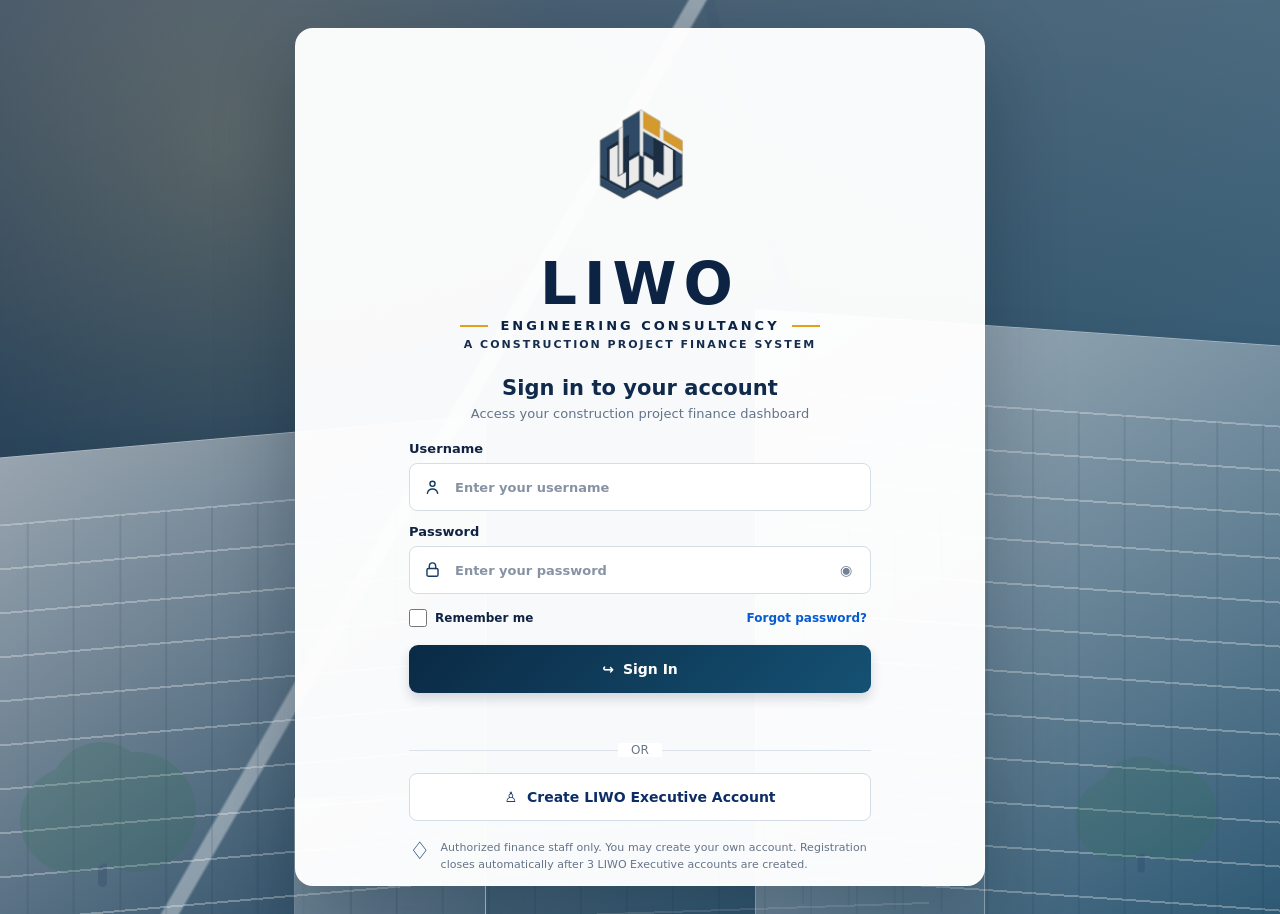
==== commit 7afcf885: "v4.4" ====
--- a/index.html
+++ b/index.html
@@ -38,13 +38,13 @@
 .nav{margin-top:34px;display:grid;gap:5px}.nav button{border:0;background:transparent;text-align:left;color:#1b3049;padding:12px 13px;border-radius:9px;font-size:15px;display:flex;align-items:center;gap:12px}
 .nav button:hover,.nav button.active{background:var(--navy);color:#fff;font-weight:800}
 .nav button::before{display:inline-grid;place-items:center;width:22px;height:22px;font-size:17px;opacity:.9}
-.nav button[data-page="dashboard"]::before{content:"⌂"}.nav button[data-page="payments"]::before{content:"▣"}.nav button[data-page="expenses"]::before{content:"↕"}.nav button[data-page="bills"]::before{content:"₱"}
+.nav button[data-page="dashboard"]::before{content:"⌂"}.nav button[data-page="payments"]::before{content:"▣"}.nav button[data-page="expenses"]::before{content:"↕"}
 .nav button[data-page="budget"]::before{content:"◔"}.nav button[data-page="activity"]::before{content:"▤"}.nav button[data-page="clients"]::before{content:"♙"}.nav button[data-page="reports"]::before{content:"▤";font-weight:700}.nav button[data-page="users"]::before{content:"♧"}
 .profile{border-top:1px solid var(--line);padding:16px 5px 0;font-size:13px}.profile .muted{margin-top:3px}.link-btn{border:0;background:none;padding:8px 0;color:var(--blue);font-weight:700}
 
 .main{margin-left:265px;padding:0 34px 40px;max-width:1700px}
 .topbar{height:92px;border-bottom:1px solid var(--line);display:flex;align-items:center;justify-content:flex-end;margin:0 -34px 28px;padding:0 34px;background:#fff}
-.top-user{display:flex;align-items:center;gap:12px;position:relative}.bell-wrap{position:relative}.bell{width:46px;height:46px;border:0;background:transparent;color:var(--navy);font-size:0;display:grid;place-items:center;border-radius:10px;position:relative;cursor:pointer}.bell:hover,.bell:focus-visible{background:#f1f5f9;outline:none}.bell-icon{display:grid;place-items:center;line-height:1;width:28px;height:28px}.bell-icon svg{width:28px;height:28px;display:block;stroke:currentColor;stroke-width:1.9;fill:none;stroke-linecap:round;stroke-linejoin:round}.badge{position:absolute;top:-1px;right:-3px;background:#d92d2d;color:#fff;border-radius:20px;min-width:18px;height:18px;display:grid;place-items:center;font-size:10px;padding:0 4px;font-weight:800;border:2px solid #fff}.avatar{width:42px;height:42px;border-radius:50%;background:var(--navy);color:#fff;display:grid;place-items:center;font-weight:800;flex:none;overflow:hidden}.avatar img{width:100%;height:100%;object-fit:cover}.top-user strong{display:block}.top-user span{display:block;color:var(--muted);font-size:12px;margin-top:2px}.user-trigger{border:0;background:transparent;display:flex;align-items:center;gap:12px;padding:4px 6px;border-radius:12px;color:inherit;text-align:left}.user-trigger:hover,.user-trigger:focus-visible{background:#f6f8fb;outline:none}.chevron{font-size:18px;color:#66778c;margin-left:2px;transition:transform .18s ease}.user-trigger[aria-expanded="true"] .chevron{transform:rotate(180deg)}.top-dropdown,.notification-dropdown{position:absolute;top:calc(100% + 10px);background:#fff;border:1px solid var(--line);border-radius:12px;box-shadow:0 14px 35px rgba(16,42,67,.14);z-index:1000;overflow:hidden}.notification-dropdown{right:165px;width:360px;max-height:480px;overflow:auto}.top-dropdown{right:0;width:230px}.dropdown-head{padding:13px 15px;border-bottom:1px solid var(--line);display:flex;align-items:center;justify-content:space-between}.dropdown-head strong{font-size:13px}.dropdown-action{border:0;background:none;color:var(--blue);font-size:11px;font-weight:700;padding:0}.notification-item{display:flex;gap:10px;padding:12px 15px;border-bottom:1px solid #eef2f6}.notification-item:last-child{border-bottom:0}.notification-item.unread{background:#f7fbff}.notification-item .read-dot{background:#cbd5e1}.notification-item p strong{font-weight:800;color:#16324f}.notification-dot{width:8px;height:8px;border-radius:50%;background:#24618d;margin-top:5px;flex:none}.notification-item p{margin:0;font-size:12px;line-height:1.45;color:#334a63}.notification-item small{display:block;color:var(--muted);font-size:10px;margin-top:4px}.notification-content{min-width:0}.notification-content p{display:flex;align-items:center;gap:7px;flex-wrap:wrap}.notification-kind{font-size:8px;line-height:1;padding:4px 6px;border-radius:999px;background:#edf4f8;color:#3c6278;font-weight:800;letter-spacing:.04em}.notification-details{font-size:12px;line-height:1.45;color:#334a63;margin-top:2px;word-break:break-word}.notification-item.unread .notification-details{color:#294760}.notification-item.unread .notification-kind{background:#e7f2f8;color:#245f83}.dropdown-user{padding:14px 15px;border-bottom:1px solid var(--line)}.dropdown-user strong{font-size:13px}.dropdown-user span{display:block;color:var(--muted);font-size:11px;margin-top:3px}.dropdown-menu{padding:6px}.dropdown-menu button{width:100%;border:0;background:transparent;text-align:left;padding:10px 9px;border-radius:8px;color:#243b53;font-size:13px}.dropdown-menu button:hover{background:#f1f5f9}.dropdown-menu button.danger{color:#c53030}
+.top-user{display:flex;align-items:center;gap:12px;position:relative}.bell-wrap{position:relative}.bell{width:46px;height:46px;border:0;background:transparent;color:var(--navy);font-size:0;display:grid;place-items:center;border-radius:10px;position:relative;cursor:pointer}.bell:hover,.bell:focus-visible{background:#f1f5f9;outline:none}.bell-icon{display:grid;place-items:center;line-height:1;width:28px;height:28px}.bell-icon svg{width:28px;height:28px;display:block;stroke:currentColor;stroke-width:1.9;fill:none;stroke-linecap:round;stroke-linejoin:round}.badge{position:absolute;top:-1px;right:-3px;background:#d92d2d;color:#fff;border-radius:20px;min-width:18px;height:18px;display:grid;place-items:center;font-size:10px;padding:0 4px;font-weight:800;border:2px solid #fff}.avatar{width:42px;height:42px;border-radius:50%;background:var(--navy);color:#fff;display:grid;place-items:center;font-weight:800;flex:none;overflow:hidden}.avatar img{width:100%;height:100%;object-fit:cover}.top-user strong{display:block}.top-user span{display:block;color:var(--muted);font-size:12px;margin-top:2px}.user-trigger{border:0;background:transparent;display:flex;align-items:center;gap:12px;padding:4px 6px;border-radius:12px;color:inherit;text-align:left}.user-trigger:hover,.user-trigger:focus-visible{background:#f6f8fb;outline:none}.chevron{font-size:18px;color:#66778c;margin-left:2px;transition:transform .18s ease}.user-trigger[aria-expanded="true"] .chevron{transform:rotate(180deg)}.top-dropdown,.notification-dropdown{position:absolute;top:calc(100% + 10px);background:#fff;border:1px solid var(--line);border-radius:12px;box-shadow:0 14px 35px rgba(16,42,67,.14);z-index:1000;overflow:hidden}.notification-dropdown{right:165px;width:360px;max-height:480px;overflow:auto}.top-dropdown{right:0;width:230px}.dropdown-head{padding:13px 15px;border-bottom:1px solid var(--line);display:flex;align-items:center;justify-content:space-between}.dropdown-head strong{font-size:13px}.dropdown-action{border:0;background:none;color:var(--blue);font-size:11px;font-weight:700;padding:0}.notification-item{display:flex;gap:10px;padding:12px 15px;border-bottom:1px solid #eef2f6}.notification-item:last-child{border-bottom:0}.notification-item.unread{background:#f7fbff}.notification-item .read-dot{background:#cbd5e1}.notification-item p strong{font-weight:800;color:#16324f}.notification-dot{width:8px;height:8px;border-radius:50%;background:#24618d;margin-top:5px;flex:none}.notification-item p{margin:0;font-size:12px;line-height:1.45;color:#334a63}.notification-item small{display:block;color:var(--muted);font-size:10px;margin-top:4px}.dropdown-user{padding:14px 15px;border-bottom:1px solid var(--line)}.dropdown-user strong{font-size:13px}.dropdown-user span{display:block;color:var(--muted);font-size:11px;margin-top:3px}.dropdown-menu{padding:6px}.dropdown-menu button{width:100%;border:0;background:transparent;text-align:left;padding:10px 9px;border-radius:8px;color:#243b53;font-size:13px}.dropdown-menu button:hover{background:#f1f5f9}.dropdown-menu button.danger{color:#c53030}
 
 .profile-modal{position:fixed;inset:0;background:rgba(16,42,67,.35);display:grid;place-items:center;padding:20px;z-index:3000}.profile-card{width:min(420px,100%);background:#fff;border:1px solid var(--line);border-radius:16px;box-shadow:0 24px 70px rgba(16,42,67,.22);overflow:hidden}.profile-modal-head{display:flex;align-items:center;justify-content:space-between;padding:18px 20px;border-bottom:1px solid var(--line)}.profile-modal-head h3{margin:0;font-size:17px}.profile-close{border:0;background:#f5f7fa;width:32px;height:32px;border-radius:50%;font-size:20px;color:#66778c;cursor:pointer}.profile-close:hover{background:#e9eef3}.profile-modal-body{padding:22px 20px}.profile-photo-wrap{display:flex;flex-direction:column;align-items:center;gap:12px}.profile-photo{width:96px;height:96px;border-radius:50%;background:var(--navy);color:#fff;display:grid;place-items:center;font-size:28px;font-weight:800;overflow:hidden;border:3px solid #eef3f7}.profile-photo img{width:100%;height:100%;object-fit:cover}.profile-photo-actions{display:flex;gap:8px}.profile-photo-actions label,.profile-photo-actions button{border:1px solid var(--line);background:#fff;color:#243b53;padding:8px 12px;border-radius:8px;font-size:12px;font-weight:700;cursor:pointer}.profile-photo-actions label:hover,.profile-photo-actions button:hover{background:#f1f5f9}.profile-photo-actions .remove-photo{color:#c53030}.profile-info{margin-top:22px;background:#f8fafc;border:1px solid var(--line);border-radius:10px;padding:13px}.profile-info span{display:block;color:var(--muted);font-size:11px;margin-bottom:3px}.profile-info strong{font-size:13px}.profile-save{width:100%;margin-top:18px}.hidden{display:none!important}
 .page-heading{display:flex;justify-content:space-between;align-items:flex-end;gap:20px;margin-bottom:25px}.page-heading h2{margin:0 0 5px;font-size:28px;letter-spacing:-.6px}.page-heading .muted{font-size:14px}
@@ -619,21 +619,6 @@
 @media(max-width:760px){.receipt-toolbar{grid-template-columns:1fr}.receipt-grid{grid-template-columns:1fr 1fr;padding:10px;gap:9px}.receipt-thumb{height:130px}}
 @media(max-width:430px){.receipt-grid{grid-template-columns:1fr}}
 </style>
-
-<style id="liwo-receipt-library-redesign">
-#receiptsPage{color:#102f56}.receipt-library-hero{display:flex;align-items:center;gap:18px;margin:4px 0 22px}.receipt-library-icon{width:74px;height:74px;display:grid;place-items:center;border-radius:18px;background:linear-gradient(135deg,#eee6ff,#faf7ff);color:#7738ef;font-size:34px;font-weight:900}.receipt-library-hero h2{margin:0;color:#102f56;font-size:34px;line-height:1.1;letter-spacing:-1px}.receipt-library-hero h2:after{content:"";display:block;width:41px;height:3px;margin-top:9px;border-radius:9px;background:#f0aa25}.receipt-library-hero p{margin:8px 0 0;color:#49678b;font-size:14px}.receipt-filter-panel,.receipt-library-panel{background:#fff;border:1px solid #e8edf4;border-radius:15px;box-shadow:0 8px 27px rgba(25,55,88,.08)}.receipt-filter-panel{padding:20px 22px;margin-bottom:19px}.receipt-filter-label{display:block;margin:0 0 9px;color:#48648a;font-size:12px;font-weight:850;text-transform:uppercase}.receipt-search-wrap,.receipt-select-wrap,.receipt-library-tools select,.receipt-view,.receipt-refresh{border:1px solid #d7e1ef;border-radius:11px;background:#fff;color:#18375e}.receipt-search-wrap{height:56px;display:flex;align-items:center;gap:13px;padding:0 16px}.receipt-search-wrap span{font-size:30px;color:#557197;line-height:1}.receipt-search-wrap input{border:0!important;box-shadow:none!important;outline:0;width:100%;height:100%;font-size:15px;color:#16365d;background:transparent}.receipt-filter-row{display:grid;grid-template-columns:1fr 1fr;gap:20px;margin-top:18px}.receipt-select-wrap{display:flex;align-items:center;gap:12px;padding:0 13px;height:56px}.receipt-select-wrap span{font-size:23px;color:#1475ef}.receipt-select-wrap select{width:100%;border:0!important;outline:0;box-shadow:none!important;background:transparent;color:#18375e;font-weight:700;font-size:14px}.receipt-refresh{width:100%;height:58px;margin-top:20px;font-size:14px;font-weight:800;cursor:pointer}.receipt-refresh:hover{background:#f5f9fe}.receipt-library-panel{overflow:hidden}.receipt-library-head{display:flex;align-items:center;justify-content:space-between;gap:18px;padding:21px 22px;border-bottom:1px solid #edf1f6}.receipt-gallery-title{display:flex;align-items:center;gap:13px}.receipt-gallery-title i{width:49px;height:49px;display:grid;place-items:center;border-radius:11px;background:#e2f9ea;color:#139c55;font-size:23px;font-style:normal}.receipt-gallery-title h3{margin:0;font-size:18px;color:#102f56}.receipt-library-head>div>span{display:block;margin:4px 0 0 62px;color:#526f91;font-size:12px}.receipt-library-tools{display:flex;gap:8px}.receipt-library-tools select{height:46px;padding:0 31px 0 13px;font-weight:700;font-size:13px}.receipt-view{width:47px;height:46px;font-size:23px;cursor:pointer}.receipt-view.active{background:#092f5c;color:#fff;border-color:#092f5c}.receipt-grid{grid-template-columns:repeat(4,minmax(0,1fr));gap:18px;padding:20px!important}.receipt-card{border:1px solid #e4eaf1!important;border-radius:11px!important;box-shadow:0 4px 14px rgba(18,49,83,.07)!important;overflow:hidden;cursor:pointer}.receipt-thumb{height:192px!important;padding:6px;background:#f7f9fc;position:relative}.receipt-thumb img{object-fit:cover}.receipt-file{font-size:44px}.receipt-info{padding:13px!important}.receipt-name{color:#112e55;font-size:14px!important;white-space:normal!important;min-height:34px}.receipt-project,.receipt-meta{display:flex;gap:7px;align-items:flex-start;color:#59718f!important;font-size:11px!important;line-height:1.45;margin-top:9px!important}.receipt-meta{flex-wrap:wrap}.receipt-type{display:inline-block;margin-top:8px;border-radius:5px;padding:3px 6px;color:#fff;font-size:9px;font-weight:900;background:#299567}.receipt-type.pdf{background:#ec4c50}.receipt-type.other{background:#557197}.receipt-actions{margin-top:13px!important}.receipt-actions a{border:1px solid #d9e3ef!important;border-radius:8px!important;background:#fff!important;color:#416083!important;font-size:12px!important;font-weight:800!important}.receipt-list .receipt-card{display:grid;grid-template-columns:128px 1fr}.receipt-list .receipt-thumb{height:128px!important}.receipt-list .receipt-info{display:grid;grid-template-columns:minmax(160px,1.2fr) minmax(150px,1fr) minmax(110px,.7fr) 115px;gap:10px;align-items:center}.receipt-list .receipt-name{min-height:0}.receipt-list .receipt-project,.receipt-list .receipt-meta{margin-top:0!important}.receipt-list .receipt-type{margin:0}.receipt-list .receipt-actions{margin:0!important}.receipt-pagination{display:flex;align-items:center;justify-content:space-between;gap:15px;padding:0 22px 21px;color:#536f91;font-size:12px}.receipt-pagination>div{display:flex;gap:8px}.receipt-page{min-width:38px;height:38px;border:1px solid #dce5f0;border-radius:9px;background:#fff;color:#416083;font-weight:800;cursor:pointer}.receipt-page.active{background:#092f5c;color:#fff;border-color:#092f5c}.receipt-empty{padding:40px!important;color:#688099}
-@media(max-width:900px){.receipt-grid{grid-template-columns:repeat(2,minmax(0,1fr))!important}.receipt-library-hero h2{font-size:27px}.receipt-library-icon{width:58px;height:58px;font-size:27px}.receipt-list .receipt-info{grid-template-columns:1fr}.receipt-list .receipt-card{grid-template-columns:100px 1fr}.receipt-list .receipt-thumb{height:100px!important}}
-@media(max-width:560px){.receipt-library-hero{gap:12px;margin-bottom:15px}.receipt-library-hero p{font-size:12px}.receipt-filter-panel{padding:15px}.receipt-filter-row{grid-template-columns:1fr;gap:10px;margin-top:10px}.receipt-library-head{align-items:flex-start;flex-direction:column;padding:16px}.receipt-library-tools{width:100%}.receipt-library-tools select{flex:1;min-width:0}.receipt-grid{grid-template-columns:1fr!important;padding:13px!important}.receipt-pagination{padding:0 15px 16px;align-items:flex-start;flex-direction:column}.receipt-list .receipt-card{grid-template-columns:84px 1fr}.receipt-list .receipt-thumb{height:84px!important}.receipt-search-wrap{height:50px}.receipt-select-wrap{height:50px}.receipt-refresh{height:50px;margin-top:12px}}
-</style>
-
-<style id="liwo-cash-reconciliation-redesign">
-#cashReconciliationPanel{padding:18px!important;background:#fff}.reconcile-head{display:flex;align-items:center;gap:11px;margin-bottom:18px}.reconcile-head>span{width:35px;height:35px;display:grid;place-items:center;border-radius:9px;background:#e9f3ff;color:#1477db;font-size:18px}.reconcile-head h3{margin:0;color:#12385f;font-size:15px}.reconcile-head p{margin:3px 0 0;color:#6d8094;font-size:10px}.reconcile-fields{display:grid;gap:12px}.reconcile-fields label,.reconcile-notes{display:block;color:#536f8e;font-size:10px;font-weight:850;text-transform:uppercase;letter-spacing:.02em}.reconcile-input{height:48px;margin-top:7px;display:flex;align-items:center;overflow:hidden;border:1px solid #dae5f1;border-radius:8px;background:#fff}.reconcile-input i,.reconcile-notes i{width:42px;align-self:stretch;display:grid;place-items:center;background:#f6f9fd;color:#1681ea;font-style:normal;font-size:16px}.reconcile-input input{width:100%;height:100%;padding:0 12px!important;border:0!important;box-shadow:none!important;outline:0;font-size:13px;font-weight:800;color:#163b65;background:transparent}.reconcile-total,.reconcile-variance{display:flex;align-items:center;gap:10px;margin-top:12px;padding:11px;border:1px solid #e5ebf3;border-radius:8px;background:#fbfcff}.reconcile-total>span,.reconcile-variance>span{width:32px;height:32px;display:grid;place-items:center;border-radius:7px;background:#f2eaff;color:#884ae6;font-size:17px}.reconcile-total div,.reconcile-variance div{flex:1}.reconcile-total b,.reconcile-variance b{display:block;color:#294b73;font-size:10px;text-transform:uppercase}.reconcile-total small,.reconcile-variance small{display:block;margin-top:2px;color:#71839a;font-size:8px}.reconcile-total strong,.reconcile-variance strong{color:#123b68;font-size:15px}.reconcile-info{display:flex;gap:9px;align-items:center;margin-top:11px;padding:10px 12px;border:1px solid #d8e8fa;border-radius:7px;background:#f0f7ff;color:#3c638c;font-size:9px}.reconcile-info:first-letter{color:#1681ea}.reconcile-notes{margin-top:13px}.reconcile-notes>span{display:flex;margin-top:7px;min-height:61px;border:1px solid #dae5f1;border-radius:8px;overflow:hidden}.reconcile-notes textarea{width:100%;min-height:61px;padding:11px!important;border:0!important;box-shadow:none!important;outline:0;resize:vertical;color:#234467;font-size:11px}.reconcile-variance{background:#fbfdfd}.reconcile-variance>span{background:#e4faee;color:#159b59}.reconcile-variance strong{color:#13945a}.reconciliation-result{margin-top:11px;padding:11px 12px!important;border:1px solid #d7f0e1!important;border-radius:7px!important;background:#effbf4!important;color:#168a55!important;font-size:10px!important}.reconcile-submit{width:100%;height:44px;margin-top:11px;border:0;border-radius:6px;background:#052e66;color:#fff;font-size:12px;font-weight:850;cursor:pointer}.reconcile-submit:hover{background:#0a3f80}@media(min-width:800px){.reconcile-fields{grid-template-columns:1fr 1fr}.reconcile-notes textarea{min-height:72px}}
-</style>
-
-<style id="liwo-tools-redesign">
-#toolsPage{color:#112f55}.tools-library-hero{display:flex;align-items:center;gap:13px;margin:2px 0 18px}.tools-library-hero>span{width:43px;height:43px;display:grid;place-items:center;border-radius:11px;background:#eaf3ff;color:#1476dc;font-size:22px}.tools-library-hero h2{margin:0;color:#112f55;font-size:18px}.tools-library-hero h2:after{content:"";display:block;width:33px;height:2px;margin-top:5px;background:#f1aa27}.tools-library-hero p{margin:5px 0 0;color:#526f8e;font-size:10px}.tools-borrow-panel,.tools-log-panel{padding:14px;border:1px solid #e7edf4;border-radius:13px;background:#fff;box-shadow:0 6px 20px rgba(18,48,82,.06)}.tools-borrow-panel h3,.tools-log-head h3{display:flex;align-items:center;gap:9px;margin:0 0 14px;color:#12365d;font-size:13px}.tools-borrow-panel h3 i,.tools-log-head h3 i{width:28px;height:28px;display:grid;place-items:center;border-radius:8px;background:#eef5ff;color:#287fe0;font-size:15px;font-style:normal}.tools-form{display:grid;grid-template-columns:1fr 1fr;gap:11px}.tools-form label{display:block;color:#506d8c;font-size:9px;font-weight:850;text-transform:uppercase}.tools-form label>span{display:flex;align-items:center;height:42px;margin-top:6px;overflow:hidden;border:1px solid #dbe5f0;border-radius:8px;background:#fff}.tools-form label>span i{width:31px;align-self:stretch;display:grid;place-items:center;background:#f6f9fd;color:#397ebb;font-style:normal;font-size:12px}.tools-form input{width:100%;height:100%;padding:0 9px!important;border:0!important;outline:0;box-shadow:none!important;background:transparent!important;color:#173b63;font-size:10px}.tools-wide{grid-column:1/-1}.tools-actions{display:flex;gap:9px}.tools-actions button,.tools-log-head button{height:38px;border-radius:7px;font-size:10px;font-weight:850;cursor:pointer}.tools-actions button[type=submit]{min-width:175px;border:0;background:#052f69;color:#fff}.tools-actions button[type=button],.tools-log-head button{min-width:82px;border:1px solid #dce6f1;background:#fff;color:#183d68}.tools-reminder{display:flex;align-items:center;gap:10px;margin:12px 0;padding:11px 14px;border:1px solid #dceafa;border-radius:10px;background:#f2f8ff;color:#2475bf;font-size:17px}.tools-reminder span{flex:1;color:#496984;font-size:9px;line-height:1.4}.tools-reminder b{color:#244a72}.tools-reminder>i{font-size:27px;color:#e4a51f;font-style:normal}.tools-log-head{display:flex;align-items:center;justify-content:space-between;margin-bottom:13px}.tools-log-head h3{margin:0}.tools-log-head h3 i{background:#f2eaff;color:#7c45e9}.tools-log-head button{min-width:72px;height:30px;color:#1872da}.tools-stat-grid{display:grid;grid-template-columns:repeat(4,1fr);gap:9px;margin-bottom:14px}.tools-stat-grid>div{position:relative;min-height:62px;padding:9px;border-radius:9px;background:#f7f9fc}.tools-stat-grid span{display:block;max-width:72%;color:#6a7f94;font-size:7px;font-weight:850;text-transform:uppercase}.tools-stat-grid strong{display:block;margin-top:5px;color:#173b64;font-size:18px}.tools-stat-grid i{position:absolute;right:8px;bottom:9px;width:25px;height:25px;display:grid;place-items:center;border-radius:7px;background:#e8f2ff;color:#3385e7;font-style:normal;font-size:13px}.tools-stat-grid>div:nth-child(2) i{background:#fff2dc;color:#df8d15}.tools-stat-grid>div:nth-child(3) i{background:#e4f8e9;color:#1aa55c}.tools-stat-grid>div:nth-child(4) i{background:#ffe8e8;color:#e44949}.tools-log-table{min-width:760px;border-collapse:collapse}.tools-log-table th{padding:9px 7px!important;color:#607894!important;background:#f5f8fb!important;font-size:8px!important;text-transform:uppercase}.tools-log-table td{padding:9px 7px!important;color:#385777!important;font-size:9px!important}.tool-status{display:inline-block;padding:4px 6px;border-radius:999px;font-weight:800;font-size:8px}.tool-status.borrowed{background:#fff0d9;color:#c77700}.tool-status.overdue{background:#ffe4e4;color:#cc3636}.tool-status.returned{background:#e4f8e9;color:#159453}.return-tool-btn{padding:5px 7px!important;min-height:0!important;font-size:8px!important}@media(max-width:580px){.tools-form{gap:9px}.tools-borrow-panel,.tools-log-panel{padding:11px}.tools-actions button[type=submit]{min-width:0;flex:1}.tools-stat-grid{gap:6px}.tools-stat-grid>div{padding:7px}.tools-stat-grid strong{font-size:15px}.tools-stat-grid i{display:none}.tools-reminder{padding:10px}.tools-library-hero{margin-bottom:12px}}
-</style>
-
 <style id="liwo-user-actions">
 .user-action-cell{white-space:nowrap}
 .user-action-wrap{display:flex;gap:6px;align-items:center;flex-wrap:wrap}
@@ -653,7 +638,7 @@
   position:fixed;inset:0;z-index:99999;display:none;align-items:center;justify-content:center;
   background:rgba(246,248,250,.94);backdrop-filter:blur(7px);-webkit-backdrop-filter:blur(7px);
 }
-#liwoLoadingOverlay.auth-transition.show{display:flex}
+#liwoLoadingOverlay.show{display:flex}
 .lw-loader-card{width:min(360px,calc(100vw - 36px));padding:25px 24px 22px;border:1px solid #e5ebf0;
   border-radius:22px;background:#fff;box-shadow:0 20px 55px rgba(12,35,55,.15);text-align:center}
 .lw-loader-gif{width:150px;height:150px;object-fit:contain;margin:0 auto 9px;display:block}
@@ -663,22 +648,6 @@
 .lw-loader-bar span{display:block;height:100%;width:38%;border-radius:99px;background:#123451;animation:lwProgress 1.15s ease-in-out infinite}
 @keyframes lwProgress{0%{transform:translateX(-120%)}50%{transform:translateX(170%)}100%{transform:translateX(300%)}}
 @media(max-width:760px){.lw-loader-card{padding:21px 18px}.lw-loader-gif{width:125px;height:125px}}
-</style>
-
-<style id="liwo-cash-layout-fix">
-#cashPage .cash-update-copy{display:block!important;width:100%!important;max-width:none!important;grid-column:1/-1!important}
-#cashPage .cash-balance-actions{display:grid!important;grid-template-columns:minmax(170px,1fr) minmax(180px,1fr) minmax(220px,1.2fr) auto!important;gap:12px!important;align-items:end!important}
-#cashPage .cash-balance-actions .field{min-width:0!important;width:auto!important}
-#cashPage .cash-balance-actions .btn,#cashPage .cash-balance-actions button{min-height:44px!important;white-space:nowrap}
-@media(max-width:900px){
- #cashPage .cash-balance-actions{grid-template-columns:1fr 1fr!important}
- #cashPage .cash-balance-actions .field:nth-child(3){grid-column:1/-1}
- #cashPage .cash-balance-actions button{grid-column:1/-1}
-}
-@media(max-width:520px){
- #cashPage .cash-balance-actions{grid-template-columns:1fr!important}
- #cashPage .cash-balance-actions .field:nth-child(3),#cashPage .cash-balance-actions button{grid-column:auto}
-}
 </style>
 
 <style id="liwo-receipt-click-fix">
@@ -796,128 +765,8 @@
 
 <script id="liwo-initial-loader">
 (function(){
-  // Loader is intentionally not shown on page load. It is used only for signup → dashboard.
-})();
-</script>
-
-<style id="liwo-project-picker-final-cleanup">
-#appView .client-picker select{padding-left:14px!important;background:#fff!important}
-@media(max-width:900px){#appView .client-picker select{padding-left:9px!important;background:#fff!important}}
-</style>
-
-<style id="liwo-payment-page-polish">
-#paymentsPage{max-width:1180px;margin:0 auto;color:#18365d}
-.payment-page-heading{display:flex;align-items:center;gap:13px;margin:0 0 18px}.payment-heading-icon,.payment-active-icon{display:grid;place-items:center;background:#e9f2ff;color:#0960db;border-radius:10px;font-weight:800}.payment-heading-icon{width:42px;height:42px;font-size:20px}.payment-page-heading h1{margin:0;color:#173865;font-size:24px;letter-spacing:-.4px}.payment-page-heading p{margin:4px 0 0;color:#69809e;font-size:12px}.payment-project-picker>span{display:block;margin:0 0 7px;font-size:10px;font-weight:800;color:#173865}.payment-project-value{display:flex;align-items:center;gap:12px;min-height:54px;padding:0 16px;background:#fff;border:2px solid #2e7df1;border-radius:10px;box-shadow:0 3px 9px rgba(14,79,163,.08)}.payment-project-value b{display:grid;place-items:center;width:28px;height:28px;border-radius:6px;background:#e8f2ff;color:#1164de;font-size:16px}.payment-project-value strong{font-size:13px;color:#173865;flex:1}.payment-project-value em{font-style:normal;color:#1958a6;font-size:18px}.payment-refresh-row{display:flex;justify-content:space-between;align-items:center;min-height:40px;margin:10px 0 16px;padding:0 18px;background:#fff;border-radius:9px;box-shadow:0 2px 9px rgba(13,50,94,.08)}.payment-refresh-row button{border:0;background:transparent;color:#1064db;font-size:11px;font-weight:800;cursor:pointer}.payment-refresh-row small{color:#8291a8;font-size:10px}.payment-refresh-row small i{display:inline-block;width:6px;height:6px;margin-left:7px;border-radius:50%;background:#19bd68}.payment-active-project{position:relative;display:flex;align-items:center;gap:13px;min-height:78px;margin-bottom:16px;padding:12px 18px;background:linear-gradient(90deg,#f0f7ff,#fbfdff);border:1px solid #e1ecf8;border-radius:10px;overflow:hidden}.payment-active-icon{width:38px;height:38px;border-radius:50%;background:#0867e8;color:#fff;flex:none}.payment-active-project small{font-size:10px;font-weight:800;color:#0861df}.payment-active-project p{margin:5px 0 0;max-width:230px;color:#617894;font-size:10px;line-height:1.35}.payment-active-name{display:flex;flex-direction:column;justify-content:center;min-width:250px;max-width:410px;margin-left:10px;padding:12px 20px 12px 30px;background:#fff;border:1px solid #dbe8f8;border-radius:28px;box-shadow:0 3px 12px rgba(25,74,129,.06);position:relative}.payment-active-name i{position:absolute;left:14px;top:18px;width:7px;height:7px;border-radius:50%;background:#16c46e}.payment-active-name strong{font-size:10px;color:#193b66;white-space:nowrap;overflow:hidden;text-overflow:ellipsis}.payment-active-name span{width:max-content;margin-top:5px;padding:2px 7px;border-radius:4px;background:#e9f3ff;color:#3472be;font-size:9px}.payment-dots{margin-left:auto;color:#bfdaff;font-size:25px;letter-spacing:3px}.payment-form-panel,.payment-history-panel{border:1px solid #e0e9f4;border-radius:10px;box-shadow:0 4px 14px rgba(27,61,101,.08)}#paymentsPage .panel-head{padding:16px 18px 10px;border:0}#paymentsPage .panel-head h3{position:relative;margin:0;font-size:14px;color:#173865}#paymentsPage .panel-head h3:after{content:"";display:block;width:28px;height:2px;margin-top:8px;background:#1371ed;border-radius:2px}.payment-form-panel .grid{display:grid;grid-template-columns:1fr 1fr;gap:12px 18px;padding:0 18px 18px}.payment-form-panel label{display:block;font-size:9px;font-weight:800;color:#365271;text-transform:uppercase}.payment-form-panel input,.payment-form-panel select,.payment-form-panel textarea{box-sizing:border-box;width:100%;height:36px;margin-top:6px;padding:0 11px;border:1px solid #d6e2f0;border-radius:7px;background:#fff;color:#18365d;font:11px inherit;text-transform:none;outline:none}.payment-form-panel textarea{height:36px;padding-top:10px;resize:vertical}.payment-form-panel input:focus,.payment-form-panel select:focus,.payment-form-panel textarea:focus{border-color:#1974ec;box-shadow:0 0 0 3px rgba(25,116,236,.1)}.payment-form-panel input::placeholder,.payment-form-panel textarea::placeholder{color:#8c9db3}.payment-form-actions{grid-column:1/-1;display:flex;gap:12px;margin-top:2px}.payment-form-actions button{height:38px;padding:0 19px;border-radius:7px;font-size:11px;font-weight:800}.payment-form-actions .primary{box-shadow:0 4px 9px rgba(9,91,205,.22)}.payment-history-panel{margin-top:16px;overflow:hidden}.payment-history-panel .table-wrap{margin:0}.payment-history-panel table{font-size:10px}.payment-history-panel th{padding:10px 12px;background:#f4f8fd;color:#476484;font-size:8px}.payment-history-panel td{padding:12px;border-color:#edf2f8}.payment-history-panel td:nth-child(5){font-weight:800;color:#133c73}
-@media(max-width:700px){.payment-page-heading h1{font-size:19px}.payment-active-project{align-items:flex-start;flex-wrap:wrap}.payment-active-name{width:calc(100% - 52px);margin:0 0 0 52px;min-width:0}.payment-dots{position:absolute;right:12px;top:5px}.payment-refresh-row{padding:0 12px}.payment-refresh-row small{font-size:9px}.payment-history-panel .table-wrap{overflow-x:auto}}@media(max-width:480px){.payment-form-panel .grid{grid-template-columns:1fr;gap:11px}.payment-form-actions{grid-column:auto}}
-</style>
-
-<script id="liwo-payment-page-sync">
-(()=>{const byId=id=>document.getElementById(id);function sync(){const option=byId('dashboardClient')?.selectedOptions?.[0];const fullName=option?.textContent?.trim()||'Select a client / project';const parts=fullName.split(' — ');const name=parts[0];const ref=parts.slice(1).join(' — ')||'—';['paymentProjectName','paymentActiveName'].forEach(id=>{const e=byId(id);if(e)e.textContent=name});const r=byId('paymentActiveRef');if(r)r.textContent=ref;const t=byId('paymentUpdatedAt');if(t)t.textContent='just now'}document.addEventListener('DOMContentLoaded',()=>{sync();byId('dashboardClient')?.addEventListener('change',sync);byId('paymentRefreshBtn')?.addEventListener('click',()=>{window.refresh?.();sync()});document.addEventListener('click',e=>{const button=e.target.closest('[data-page="payments"],[data-mobile-page="payments"]');if(button)setTimeout(sync,0)})});})();
-</script>
-<style id="liwo-report-export-polish">
-#reportsPage{max-width:1180px;margin:0 auto}.report-print-options{display:grid;grid-template-columns:1fr 1fr;gap:12px;padding:0 18px 12px;margin:0}.report-print-options .report-paper-size{grid-column:1/-1}.report-print-options label,.report-controls>label{display:flex;flex-direction:column;gap:6px;color:#42607f;font-size:10px;font-weight:800;text-transform:uppercase}.report-print-options select,.report-controls select{height:38px;border:1px solid #d7e3f0;border-radius:7px;background:#fff;color:#183c65;font-size:11px;font-weight:600}.report-controls{display:grid!important;grid-template-columns:1fr!important;gap:12px!important;padding:0 18px 18px!important}.report-inclusions{margin:0;padding:0;border:0}.report-inclusions legend{margin:0 0 7px;padding:0;color:#42607f;font-size:10px;font-weight:800;text-transform:uppercase}.report-inclusions{display:grid;grid-template-columns:repeat(3,1fr);gap:8px}.report-inclusions label{display:flex;align-items:center;gap:7px;min-height:34px;padding:0 10px;border:1px solid #dbe6f2;border-radius:6px;background:#fcfdff;color:#294968;font-size:10px;font-weight:700;text-transform:none}.report-inclusions input{width:13px!important;height:13px!important;min-height:0!important;margin:0;accent-color:#116ee9}.report-actions{display:grid!important;grid-template-columns:1fr 1fr;gap:9px!important}.report-actions button{min-height:39px!important;border-radius:6px!important;font-size:11px!important;font-weight:800!important}.report-actions #printReportBtn{background:#082d59!important}.report-actions #exportReportBtn{grid-column:1/-1!important}.report-notices{display:grid;gap:8px;margin:0 0 12px}.report-info-note,.report-period-note{margin:0!important;padding:11px 14px!important;border-radius:7px!important;font-size:10px!important;line-height:1.4!important}.report-info-note{border:1px solid #d9e9ff;background:#eff7ff;color:#38628c}.report-info-note b{color:#156ee5}.report-period-note{border:1px solid #dbeee0!important;background:#f2fbf4!important;color:#417354!important}.report-period-note::before{display:none!important}#reportsPage .panel:first-child{border:1px solid #e1eaf4;box-shadow:0 4px 13px rgba(18,53,91,.06)}#reportsPage .report-preview{padding:18px;border:1px solid #e0eaf4;border-radius:10px;background:#fff;box-shadow:0 4px 13px rgba(18,53,91,.06)}#reportsPage .report-summary-grid{grid-template-columns:repeat(3,1fr);gap:8px;margin-bottom:14px}#reportsPage .report-summary-grid>div{position:relative;padding:13px 12px 12px 42px;border-color:#e3ebf4;background:#fbfdff}#reportsPage .report-summary-grid>div:before{position:absolute;left:12px;top:13px;display:grid;place-items:center;width:21px;height:21px;border-radius:6px;background:#e8f2ff;color:#126ee9;font-size:12px;content:"₱"}#reportsPage .report-summary-grid>div:nth-child(2):before{content:"▦";background:#f3eaff;color:#8254db}#reportsPage .report-summary-grid>div:nth-child(3):before{content:"+";background:#e6faee;color:#16a45a}#reportsPage .report-summary-grid>div:nth-child(4):before{content:"↗";background:#fff2e7;color:#ec8a27}#reportsPage .report-summary-grid>div:nth-child(5):before{content:"↙";background:#fff0e9;color:#e36a37}#reportsPage .report-summary-grid>div:nth-child(6):before{content:"▤";background:#eaf2ff;color:#3979e5}#reportsPage .report-summary-grid span{font-size:9px}#reportsPage .report-summary-grid strong{font-size:12px}.report-preview:before{content:"REPORT PREVIEW";display:block;margin:0 0 12px;color:#42607f;font-size:10px;font-weight:800}.report-preview .report-header{padding:15px;border:1px solid #e4edf6;border-radius:8px;background:linear-gradient(135deg,#fff,#f6faff);box-shadow:0 3px 9px rgba(18,53,91,.05)}
-@media(max-width:700px){#reportsPage .panel:first-child .panel-head{display:none}.report-print-options{padding:12px 10px 9px;gap:9px}.report-print-options label,.report-controls>label{font-size:8px}.report-print-options select,.report-controls select{height:32px;font-size:9px}.report-controls{padding:0 10px 10px!important;gap:9px!important}.report-inclusions{gap:6px}.report-inclusions legend{font-size:8px}.report-inclusions label{min-height:31px;padding:0 7px;font-size:8px;gap:5px}.report-actions{gap:7px!important}.report-actions button{min-height:35px!important;font-size:9px!important}.report-info-note,.report-period-note{padding:9px 11px!important;font-size:8px!important}.report-notices{gap:6px;margin-bottom:9px}#reportsPage .report-preview{padding:10px!important}#reportsPage .report-summary-grid{gap:6px!important;margin-bottom:11px!important}#reportsPage .report-summary-grid>div{padding:9px 5px 8px 31px!important;border-radius:6px!important}#reportsPage .report-summary-grid>div:before{left:7px;top:9px;width:17px;height:17px;border-radius:5px;font-size:9px}#reportsPage .report-summary-grid span{font-size:7px!important;line-height:1.1}#reportsPage .report-summary-grid strong{font-size:9px!important}.report-preview:before{margin-bottom:8px;font-size:8px}.report-preview .report-header{display:flex!important;padding:10px!important;margin-bottom:9px!important}.report-preview .report-header h2{font-size:10px!important}.report-preview .report-header p,.report-preview .report-meta{font-size:7px!important}}
-@media(max-width:430px){.report-inclusions{grid-template-columns:1fr 1fr}.report-inclusions label:last-child{grid-column:1/-1}.report-summary-grid{grid-template-columns:1fr 1fr!important}}
-</style>
-<script id="liwo-report-inclusions">
-(()=>{function sections(){const preview=document.getElementById('reportPreview');if(!preview)return [];const byTitle=title=>[...preview.querySelectorAll('.report-section')].find(el=>el.querySelector('h3')?.textContent.includes(title));return [preview.querySelector('.report-summary-grid'),byTitle('Daily Transactions'),byTitle('Expense Summary'),byTitle('Client Payments'),byTitle('Budget vs Actual'),document.getElementById('reportDetailedOverview')]};document.addEventListener('DOMContentLoaded',()=>{const inputs=[...document.querySelectorAll('.report-inclusions input')];const apply=()=>sections().forEach((section,index)=>{if(section)section.hidden=!inputs[index]?.checked});inputs.forEach(input=>input.addEventListener('change',apply));apply()});})();
-</script>
-<style id="liwo-project-picker-cleanup">
-#appView .client-picker select{padding-left:14px!important;background:#fff!important}
-@media(max-width:900px){#appView .client-picker select{padding-left:9px!important;background:#fff!important}}
-</style>
-<style id="liwo-shared-header-redesign">
-/* Shared navigation and project context inspired by the LIWO reference header. */
-#appView .topbar{height:78px!important;margin:0 -34px 20px!important;padding:0 28px!important;background:radial-gradient(ellipse at 88% 10%,#0b4d9a 0%,transparent 34%),linear-gradient(112deg,#031b3c 0%,#042957 52%,#032253 100%)!important;border:0!important;box-shadow:0 5px 18px rgba(3,25,58,.2)!important;justify-content:space-between!important;color:#fff!important}#appView .liwo-global-brand{display:flex;align-items:center;gap:13px;min-width:0}#appView .liwo-global-menu{width:42px;height:42px;display:grid;place-items:center;border:1px solid rgba(255,255,255,.22);border-radius:12px;color:#fff;font-size:24px;line-height:1;background:rgba(255,255,255,.035)}#appView .liwo-global-wordmark{display:flex;align-items:center;gap:12px}#appView .liwo-global-wordmark strong{font-size:24px;letter-spacing:-.6px;color:#fff}#appView .liwo-global-wordmark span{padding-left:12px;border-left:1px solid rgba(255,255,255,.34);color:#d1def4;font-size:14px}#appView .topbar .bell{color:#fff!important}#appView .topbar .bell:hover,#appView .topbar .bell:focus-visible,#appView .topbar .user-trigger:hover,#appView .topbar .user-trigger:focus-visible{background:rgba(255,255,255,.1)!important;color:#fff!important}#appView .topbar .avatar{width:48px!important;height:48px!important;background:linear-gradient(145deg,#1768ca,#07378d)!important;border:1px solid rgba(255,255,255,.2)}#appView .topbar .top-user strong{color:#fff!important}#appView .topbar .top-user span{color:#d7e4f8!important}#appView .topbar .chevron{color:#d7e4f8!important}#appView .topbar .badge{border-color:#0a3672!important;background:#f89a1e!important}.main>#pageTitle{}#appView .top{display:block!important;margin:0 0 16px!important}#appView .top>div:first-child{margin-bottom:18px}#appView .top h2,#appView #pageTitle{margin:0!important;color:#173966!important;font-size:25px!important;letter-spacing:-.45px}#appView .top h2::before{content:"▦";display:inline-grid;place-items:center;width:42px;height:42px;margin-right:13px;border-radius:11px;background:#eaf2ff;color:#146ee5;font-size:21px;vertical-align:middle}#appView #projectLabel{margin:6px 0 0 55px!important;color:#58739a!important;font-size:12px!important}#appView .top-actions{display:grid!important;grid-template-columns:1fr!important;gap:0!important;border:1px solid #dfe8f2;border-radius:10px;background:#fff;box-shadow:0 4px 14px rgba(20,55,84,.06);overflow:hidden}#appView .client-picker{display:grid!important;grid-template-columns:1fr!important;gap:5px;min-width:0!important;padding:11px 14px 10px!important;color:#4d6682!important;font-size:10px!important;font-weight:850!important;text-transform:uppercase;letter-spacing:.04em}#appView .client-picker select{height:45px!important;min-height:45px!important;margin:0!important;padding:9px 40px 9px 47px!important;border:1px solid #1b6ffe!important;border-radius:9px!important;background:linear-gradient(100deg,#176eff 0 63px,#fff 63px)!important;color:#193a60!important;font-size:12px!important;font-weight:800!important;box-shadow:0 0 0 3px rgba(31,111,255,.1)!important}#appView .top-actions #refreshBtn{width:100%!important;height:46px!important;min-height:46px!important;margin:0!important;border:0!important;border-top:1px solid #e8eef5!important;border-radius:0!important;background:#fff!important;color:#116ce2!important;font-size:12px!important;font-weight:850!important;box-shadow:none!important}#appView .global-project-scope{min-height:94px;margin:0 0 18px!important;padding:17px 27px!important;border:1px solid #cfe0fb!important;border-radius:14px!important;background:radial-gradient(circle at 90% 78%,rgba(48,130,255,.14) 0 2px,transparent 2px 8px),linear-gradient(110deg,#edf6ff,#f9fcff)!important;box-shadow:0 6px 18px rgba(27,92,170,.08)!important}#appView .global-project-scope::before{content:"▤";width:52px;height:52px;display:grid;place-items:center;margin-right:10px;border-radius:50%;background:#1269ee;color:#fff;font-size:24px;box-shadow:0 7px 15px rgba(18,105,238,.23)}#appView .global-project-scope .scope-title{color:#1269ee!important;font-size:12px!important}#appView .global-project-scope .scope-note{margin-top:5px!important;color:#4b6d96!important;font-size:12px!important}#appView .scope-badge{min-height:42px;padding:8px 20px!important;border-color:#d5e2f2!important;box-shadow:0 4px 12px rgba(24,63,102,.08);color:#183b63!important;font-size:12px!important}#appView .scope-badge:before{color:#1cb562!important;font-size:12px!important}@media(max-width:900px){#appView .topbar{display:none!important}.mobile-header{background:radial-gradient(ellipse at 88% 10%,#0b4d9a 0%,transparent 34%),linear-gradient(112deg,#031b3c,#042957 52%,#032253)!important;box-shadow:0 4px 14px rgba(3,25,58,.2)}#appView .top{margin-top:4px!important}#appView .top h2,#appView #pageTitle{font-size:19px!important}#appView .top h2::before{width:32px;height:32px;margin-right:9px;border-radius:9px;font-size:17px}#appView #projectLabel{margin-left:41px!important;font-size:10px!important}#appView .client-picker select{height:40px!important;min-height:40px!important;font-size:10px!important}#appView .global-project-scope{min-height:0;padding:13px!important;align-items:center!important;flex-direction:row!important}#appView .global-project-scope::before{width:38px;height:38px;margin-right:1px;font-size:18px}#appView .scope-badge{max-width:54%;width:auto!important;font-size:10px!important;padding:7px 10px!important}#appView .global-project-scope .scope-note{font-size:10px!important}}
-</style>
-<script id="liwo-shared-header-brand">
-(function(){document.addEventListener("DOMContentLoaded",()=>{const bar=document.querySelector("#appView .topbar");if(!bar||bar.querySelector(".liwo-global-brand"))return;bar.insertAdjacentHTML("afterbegin",'<div class="liwo-global-brand" aria-label="LIWO Finance Tracking System"><div class="liwo-global-menu" aria-hidden="true">☰</div><div class="liwo-global-wordmark"><strong>LIWO</strong><span>Finance Tracking System</span></div></div>');});})();
-</script>
-<style id="liwo-budget-actual-redesign">
-#budgetPage.liwo-budget-page{max-width:1180px;margin:0 auto;padding-bottom:26px}#budgetPage .liwo-budget-hero{display:flex;align-items:flex-start;justify-content:space-between;gap:16px;margin:3px 0 16px;padding:4px 2px}#budgetPage .liwo-budget-hero-main{display:flex;gap:12px;align-items:center}#budgetPage .liwo-budget-hero-icon{width:40px;height:40px;display:grid;place-items:center;border-radius:11px;background:#e9f2ff;color:#176ee9;font-size:19px;box-shadow:0 5px 13px rgba(23,110,233,.12)}#budgetPage .liwo-budget-hero h2{margin:0;color:#153956;font-size:21px;letter-spacing:-.35px}#budgetPage .liwo-budget-hero p{margin:3px 0 0;color:#6b8193;font-size:11px}#budgetPage .liwo-budget-refresh{border:1px solid #dce8f3;background:#fff;color:#225b8e;border-radius:8px;padding:9px 12px;font-size:11px;font-weight:800;cursor:pointer}#budgetPage .liwo-budget-context{display:flex;align-items:center;gap:10px;margin-bottom:13px;padding:12px 14px;border:1px solid #deebf6;border-radius:10px;background:linear-gradient(100deg,#f8fbff,#fff)}#budgetPage .liwo-budget-context i{width:28px;height:28px;display:grid;place-items:center;border-radius:8px;background:#e8f2ff;color:#176ee9;font-style:normal}#budgetPage .liwo-budget-context small{display:block;color:#718497;font-size:9px;font-weight:800;text-transform:uppercase;letter-spacing:.05em}#budgetPage .liwo-budget-context strong{display:block;margin-top:2px;color:#22435f;font-size:11px}#budgetPage .liwo-budget-panel{border:1px solid #e1ebf3;border-radius:14px;overflow:hidden;box-shadow:0 8px 26px rgba(26,58,84,.06)}#budgetPage .liwo-budget-panel>.panel-head{padding:16px 18px 12px;background:#fff;border-bottom:1px solid #edf2f6}#budgetPage .liwo-budget-panel>.panel-head h3{font-size:14px;color:#183d61}.liwo-budget-summary{display:grid;grid-template-columns:repeat(5,minmax(0,1fr));gap:9px;padding:14px 18px;background:#fff;border-bottom:1px solid #edf2f6}.liwo-budget-stat{position:relative;min-height:68px;padding:11px 11px 10px 43px;border:1px solid #e5edf4;border-radius:8px;background:#fbfdff}.liwo-budget-stat i{position:absolute;left:10px;top:18px;width:24px;height:24px;display:grid;place-items:center;border-radius:7px;background:#e9f2ff;color:#1e73e5;font-style:normal;font-size:13px}.liwo-budget-stat.actual i{background:#e4f8eb;color:#149457}.liwo-budget-stat.variance i{background:#fff0e2;color:#ed7a12}.liwo-budget-stat.used i{background:#eee8ff;color:#7145cf}.liwo-budget-stat.remaining i{background:#e9f2ff;color:#216dd6}.liwo-budget-stat span{display:block;color:#72879a;font-size:8px;font-weight:850;text-transform:uppercase}.liwo-budget-stat strong{display:block;margin-top:6px;color:#193f62;font-size:13px}.liwo-budget-stat.actual strong{color:#159459}.liwo-budget-stat.variance strong{color:#e97813}.liwo-budget-stat.remaining strong{color:#236ede}#budgetPage .liwo-budget-panel .table-wrap{background:#fff}#budgetPage .liwo-budget-panel th{background:#f8fbfe!important;color:#668096!important;font-size:9px!important;text-transform:uppercase;letter-spacing:.03em}#budgetPage .liwo-budget-panel td{font-size:10px!important;color:#36536a!important}#budgetPage .liwo-budget-panel td:first-child{font-weight:800;color:#244963!important}#budgetPage .liwo-budget-panel td:nth-child(4){color:#16945a!important;font-weight:800}.liwo-budget-progress{display:flex;flex-direction:column;gap:4px;min-width:82px;color:#285174;font-weight:800}.liwo-budget-progress i{display:block;height:4px;width:100%;border-radius:99px;background:#e6edf4;overflow:hidden}.liwo-budget-progress i b{display:block;height:100%;border-radius:inherit;background:#277cf0}.liwo-budget-note{display:flex;gap:9px;align-items:center;margin:12px 0 0;padding:10px 13px;border:1px solid #e1ebf5;border-radius:8px;background:#f4f8fd;color:#56738e;font-size:10px}.liwo-budget-note i{color:#2379e9;font-style:normal;font-weight:900}@media(max-width:800px){.liwo-budget-summary{grid-template-columns:repeat(2,minmax(0,1fr));padding:12px}.liwo-budget-stat:last-child{grid-column:1/-1}}@media(max-width:620px){#budgetPage .liwo-budget-hero{margin-top:0}#budgetPage .liwo-budget-hero h2{font-size:18px}#budgetPage .liwo-budget-hero p{font-size:9px}#budgetPage .liwo-budget-refresh{padding:8px 9px;font-size:9px}.liwo-budget-summary{gap:8px}.liwo-budget-stat{min-height:62px;padding-top:9px}.liwo-budget-stat strong{font-size:12px}}
-</style>
-<script id="liwo-budget-actual-layout">
-(function(){
-  const q=id=>document.getElementById(id),safe=v=>String(v||"").replace(/[&<>\"]/g,""),money=v=>new Intl.NumberFormat("en-PH",{style:"currency",currency:"PHP"}).format(Number(v||0));
-  const selectedProject=()=>q("dashboardClient")?.selectedOptions?.[0]?.textContent?.trim()||"Select an active project";
-  function update(){const source=typeof data!=="undefined"?data:null,list=Array.isArray(source?.budget)?source.budget:[];const t=list.reduce((a,x)=>({budget:a.budget+Number(x.budget||0),actual:a.actual+Number(x.actual||0),remaining:a.remaining+Number(x.remaining??x.variance??0)}),{budget:0,actual:0,remaining:0});const variance=t.budget-t.actual,used=t.budget?(t.actual/t.budget*100):0;const vals={budget:money(t.budget),actual:money(t.actual),variance:money(variance),used:used.toFixed(2)+"%",remaining:money(t.remaining||variance)};Object.entries(vals).forEach(([k,v])=>{const el=q("budgetMetric"+k[0].toUpperCase()+k.slice(1));if(el)el.textContent=v;});q("budgetProjectContext")&&(q("budgetProjectContext").textContent=selectedProject());q("budgetBody")?.querySelectorAll("tr").forEach(row=>{const cell=row.children[4];if(!cell||cell.dataset.progress)return;const pct=Math.max(0,Math.min(100,parseFloat(cell.textContent)||0));cell.dataset.progress="true";cell.innerHTML=`<span class="liwo-budget-progress"><span>${pct.toFixed(2)}%</span><i><b style="width:${pct}%"></b></i></span>`;});}
-  function enhance(){const page=q("budgetPage"),body=q("budgetBody");if(!page||!body||page.dataset.liwBudgetLayout)return;page.dataset.liwBudgetLayout="true";page.classList.add("liwo-budget-page");const panel=body.closest(".panel");if(!panel)return;panel.classList.add("liwo-budget-panel");panel.insertAdjacentHTML("beforebegin",'<div class="liwo-budget-hero"><div class="liwo-budget-hero-main"><div class="liwo-budget-hero-icon">▥</div><div><h2>Budget vs Actual</h2><p>Compare planned budget with actual expenses in real time.</p></div></div><button type="button" id="budgetRefreshBtn" class="liwo-budget-refresh">↻ Refresh</button></div><div class="liwo-budget-context"><i>●</i><div><small>Active project</small><strong id="budgetProjectContext">'+safe(selectedProject())+'</strong></div></div>');panel.querySelector(".panel-head")?.insertAdjacentHTML("afterend",'<div class="liwo-budget-summary"><div class="liwo-budget-stat"><i>▣</i><span>Total budget</span><strong id="budgetMetricBudget">₱0.00</strong></div><div class="liwo-budget-stat actual"><i>✓</i><span>Total actual</span><strong id="budgetMetricActual">₱0.00</strong></div><div class="liwo-budget-stat variance"><i>◫</i><span>Variance</span><strong id="budgetMetricVariance">₱0.00</strong></div><div class="liwo-budget-stat used"><i>◔</i><span>% used</span><strong id="budgetMetricUsed">0.00%</strong></div><div class="liwo-budget-stat remaining"><i>▦</i><span>Remaining</span><strong id="budgetMetricRemaining">₱0.00</strong></div></div>');panel.insertAdjacentHTML("afterend",'<div class="liwo-budget-note"><i>●</i><span>Actual values are aggregated from recorded fund transactions for the selected project and category.</span></div>');q("budgetRefreshBtn")?.addEventListener("click",()=>window.refresh?.().catch(e=>window.toast?.(e.message||String(e))));new MutationObserver(update).observe(body,{childList:true});setTimeout(update,0);}
-  document.addEventListener("DOMContentLoaded",enhance);
-})();
-</script>
-<style id="liwo-clients-projects-redesign">
-#clientsPage.liwo-client-page{max-width:1180px;margin:0 auto;padding-bottom:26px}#clientsPage .liwo-client-hero{display:flex;align-items:flex-start;justify-content:space-between;gap:16px;margin:3px 0 16px;padding:4px 2px}#clientsPage .liwo-client-hero-main{display:flex;gap:12px;align-items:center}#clientsPage .liwo-client-hero-icon{width:40px;height:40px;display:grid;place-items:center;border-radius:11px;background:#e9f2ff;color:#176ee9;font-size:19px;box-shadow:0 5px 13px rgba(23,110,233,.12)}#clientsPage .liwo-client-hero h2{margin:0;color:#153956;font-size:21px;letter-spacing:-.35px}#clientsPage .liwo-client-hero p{margin:3px 0 0;color:#6b8193;font-size:11px}#clientsPage .liwo-client-refresh{border:1px solid #dce8f3;background:#fff;color:#225b8e;border-radius:8px;padding:9px 12px;font-size:11px;font-weight:800;cursor:pointer}#clientsPage .liwo-client-context{display:flex;align-items:center;gap:10px;margin-bottom:13px;padding:12px 14px;border:1px solid #deebf6;border-radius:10px;background:linear-gradient(100deg,#f8fbff,#fff)}#clientsPage .liwo-client-context i{width:28px;height:28px;display:grid;place-items:center;border-radius:8px;background:#e8f2ff;color:#176ee9;font-style:normal}#clientsPage .liwo-client-context small{display:block;color:#718497;font-size:9px;font-weight:800;text-transform:uppercase;letter-spacing:.05em}#clientsPage .liwo-client-context strong{display:block;margin-top:2px;color:#22435f;font-size:11px}#clientsPage .liwo-client-management,#clientsPage .liwo-client-list{border:1px solid #e1ebf3;border-radius:14px;overflow:hidden;box-shadow:0 8px 26px rgba(26,58,84,.06)}#clientsPage .liwo-client-management>.panel-head,#clientsPage .liwo-client-list>.panel-head{padding:16px 18px 12px;background:#fff;border-bottom:1px solid #edf2f6}#clientsPage .liwo-client-management>.panel-head h3,#clientsPage .liwo-client-list>.panel-head h3{font-size:14px;color:#183d61}#clientsPage .liwo-client-form-grid{display:grid!important;grid-template-columns:repeat(2,minmax(0,1fr));gap:13px!important;padding:17px 18px 18px;background:#fbfdff}#clientsPage .liwo-client-form-grid label{margin:0!important;color:#50708c!important;font-size:9px!important;font-weight:850!important;letter-spacing:.035em;text-transform:uppercase}#clientsPage .liwo-client-form-grid label:nth-of-type(1),#clientsPage .liwo-client-form-grid label:nth-of-type(4),#clientsPage .liwo-client-form-grid label:nth-of-type(5),#clientsPage .liwo-client-form-grid label:nth-of-type(7),#clientsPage .liwo-client-form-grid>div.wide{grid-column:1/-1}#clientsPage .liwo-client-form-grid input,#clientsPage .liwo-client-form-grid select,#clientsPage .liwo-client-form-grid textarea{margin-top:6px!important;border:1px solid #dbe6ef!important;border-radius:8px!important;background:#fff!important;box-shadow:none!important;color:#24445e!important;font-size:11px!important}#clientsPage .liwo-client-form-grid input,#clientsPage .liwo-client-form-grid select{height:39px!important;min-height:39px!important;padding:8px 10px!important}#clientsPage .liwo-client-form-grid textarea{min-height:58px!important;padding:10px!important}#clientsPage .liwo-client-form-grid input:focus,#clientsPage .liwo-client-form-grid select:focus,#clientsPage .liwo-client-form-grid textarea:focus{border-color:#2b7eea!important;box-shadow:0 0 0 3px rgba(43,126,234,.11)!important}#clientsPage #clientTotalContract{background:#f2f7fb!important;color:#173d62!important;font-weight:850}#clientsPage .liwo-client-actions{display:flex!important;gap:9px!important;align-items:center}#clientsPage .liwo-client-actions .primary{min-width:160px;background:#073b7a!important;border-radius:7px!important;font-size:11px!important}#clientsPage .liwo-client-list{margin-top:16px}#clientsPage .liwo-client-list>.panel-head{display:flex;justify-content:space-between;align-items:center;gap:12px}#clientsPage .liwo-client-list .table-wrap{background:#fff}#clientsPage .liwo-client-list th{background:#f8fbfe!important;color:#668096!important;font-size:9px!important;text-transform:uppercase;letter-spacing:.03em}#clientsPage .liwo-client-list td{font-size:10px!important;color:#36536a!important}#clientsPage .liwo-client-list td:first-child{font-weight:800;color:#244963!important}@media(max-width:620px){#clientsPage .liwo-client-hero{margin-top:0}#clientsPage .liwo-client-hero h2{font-size:18px}#clientsPage .liwo-client-hero p{font-size:9px}#clientsPage .liwo-client-refresh{padding:8px 9px;font-size:9px}#clientsPage .liwo-client-form-grid{grid-template-columns:1fr!important;padding:14px!important;gap:10px!important}#clientsPage .liwo-client-form-grid label:nth-of-type(1),#clientsPage .liwo-client-form-grid label:nth-of-type(4),#clientsPage .liwo-client-form-grid label:nth-of-type(5),#clientsPage .liwo-client-form-grid label:nth-of-type(7),#clientsPage .liwo-client-form-grid>div.wide{grid-column:auto}#clientsPage .liwo-client-actions{display:grid!important;grid-template-columns:1fr}#clientsPage .liwo-client-actions .primary{min-width:0}}
-</style>
-<script id="liwo-clients-projects-layout">
-(function(){
-  const q=id=>document.getElementById(id),safe=v=>String(v||"").replace(/[&<>\"]/g,"");
-  const selectedProject=()=>q("dashboardClient")?.selectedOptions?.[0]?.textContent?.trim()||"Select an active project";
-  function enhance(){const page=q("clientsPage"),form=q("clientForm");if(!page||!form||page.dataset.liwClientLayout)return;page.dataset.liwClientLayout="true";page.classList.add("liwo-client-page");const management=form.closest(".panel"),list=q("clientsBody")?.closest(".panel");if(!management||!list)return;management.classList.add("liwo-client-management");list.classList.add("liwo-client-list");form.classList.add("liwo-client-form-grid");management.insertAdjacentHTML("beforebegin",'<div class="liwo-client-hero"><div class="liwo-client-hero-main"><div class="liwo-client-hero-icon">▥</div><div><h2>Clients / Projects</h2><p>Manage clients and construction projects.</p></div></div><button type="button" id="clientRefreshBtn" class="liwo-client-refresh">↻ Refresh</button></div><div class="liwo-client-context"><i>●</i><div><small>Active project</small><strong id="clientProjectContext">'+safe(selectedProject())+'</strong></div></div>');form.querySelector(".wide:last-child")?.classList.add("liwo-client-actions");q("clientRefreshBtn")?.addEventListener("click",()=>window.refresh?.().catch(e=>window.toast?.(e.message||String(e))));}
-  document.addEventListener("DOMContentLoaded",enhance);
-})();
-</script>
-<style id="liwo-fund-transactions-redesign">
-#expensesPage.liwo-expense-page{max-width:1180px;margin:0 auto;padding-bottom:26px}#expensesPage .liwo-expense-hero{display:flex;align-items:flex-start;justify-content:space-between;gap:16px;margin:3px 0 16px;padding:4px 2px}#expensesPage .liwo-expense-hero-main{display:flex;gap:12px;align-items:center}#expensesPage .liwo-expense-hero-icon{width:40px;height:40px;display:grid;place-items:center;border-radius:11px;background:#e9f2ff;color:#176ee9;font-size:19px;box-shadow:0 5px 13px rgba(23,110,233,.12)}#expensesPage .liwo-expense-hero h2{margin:0;color:#153956;font-size:21px;letter-spacing:-.35px}#expensesPage .liwo-expense-hero p{margin:3px 0 0;color:#6b8193;font-size:11px}#expensesPage .liwo-expense-refresh{border:1px solid #dce8f3;background:#fff;color:#225b8e;border-radius:8px;padding:9px 12px;font-size:11px;font-weight:800;cursor:pointer}#expensesPage .liwo-expense-context{display:flex;align-items:center;gap:10px;margin-bottom:13px;padding:12px 14px;border:1px solid #deebf6;border-radius:10px;background:linear-gradient(100deg,#f8fbff,#fff)}#expensesPage .liwo-expense-context i{width:28px;height:28px;display:grid;place-items:center;border-radius:8px;background:#e8f2ff;color:#176ee9;font-style:normal}#expensesPage .liwo-expense-context small{display:block;color:#718497;font-size:9px;font-weight:800;text-transform:uppercase;letter-spacing:.05em}#expensesPage .liwo-expense-context strong{display:block;margin-top:2px;color:#22435f;font-size:11px}#expensesPage .liwo-expense-form{border:1px solid #e1ebf3;border-radius:14px;overflow:hidden;box-shadow:0 8px 26px rgba(26,58,84,.06)}#expensesPage .liwo-expense-form>.panel-head{padding:16px 18px 12px;background:#fff;border-bottom:1px solid #edf2f6}#expensesPage .liwo-expense-form>.panel-head h3{font-size:14px;color:#183d61}#expensesPage .liwo-expense-form-grid{display:grid!important;grid-template-columns:repeat(2,minmax(0,1fr));gap:13px!important;padding:17px 18px 18px;background:#fbfdff}#expensesPage .liwo-expense-form-grid label{margin:0!important;color:#50708c!important;font-size:9px!important;font-weight:850!important;letter-spacing:.035em;text-transform:uppercase}#expensesPage .liwo-expense-form-grid label:nth-of-type(5),#expensesPage .liwo-expense-form-grid label:nth-of-type(10),#expensesPage .liwo-expense-form-grid label:nth-of-type(11),#expensesPage .liwo-expense-form-grid>div.wide{grid-column:1/-1}#expensesPage .liwo-expense-form-grid input,#expensesPage .liwo-expense-form-grid select,#expensesPage .liwo-expense-form-grid textarea{margin-top:6px!important;border:1px solid #dbe6ef!important;border-radius:8px!important;background:#fff!important;box-shadow:none!important;color:#24445e!important;font-size:11px!important}#expensesPage .liwo-expense-form-grid input,#expensesPage .liwo-expense-form-grid select{height:39px!important;min-height:39px!important;padding:8px 10px!important}#expensesPage .liwo-expense-form-grid textarea{min-height:58px!important;padding:10px!important}#expensesPage .liwo-expense-form-grid input:focus,#expensesPage .liwo-expense-form-grid select:focus,#expensesPage .liwo-expense-form-grid textarea:focus{border-color:#2b7eea!important;box-shadow:0 0 0 3px rgba(43,126,234,.11)!important}#expensesPage .receipt-file{position:relative;margin-top:6px!important;border:1px dashed #cbddec!important;border-radius:8px!important;background:#fff!important;min-height:54px;display:flex;align-items:center;padding:0 13px}#expensesPage .receipt-file::before{content:'▧  Choose receipt photo or file';color:#246fd4;font-size:11px;font-weight:800;text-transform:none;letter-spacing:0}#expensesPage .receipt-file input{position:absolute!important;inset:0!important;width:100%!important;height:100%!important;margin:0!important;opacity:0!important;cursor:pointer}#expensesPage #receiptFileName{margin-top:5px!important;color:#7990a3!important;font-size:9px!important;line-height:1.4;text-transform:none;letter-spacing:0}#expensesPage .liwo-expense-actions{display:flex;gap:9px;align-items:center}#expensesPage .liwo-expense-actions .primary{min-width:160px;background:#073b7a!important;border-radius:7px!important;font-size:11px!important}#expensesPage .liwo-expense-clear{border:1px solid #d9e5ef;background:#fff;color:#4a657a;border-radius:7px;padding:10px 15px;font-size:11px;font-weight:800;cursor:pointer}#expensesPage .liwo-expense-note{display:flex;gap:9px;align-items:center;margin-top:12px;padding:10px 13px;border-radius:8px;background:#edf6ff;color:#486c8a;font-size:10px}#expensesPage .liwo-expense-note i{color:#1a76df;font-style:normal;font-weight:900}#expensesPage .liwo-expense-history{margin-top:16px;border:1px solid #e1ebf3;border-radius:14px;overflow:hidden;box-shadow:0 7px 23px rgba(26,58,84,.05)}#expensesPage .liwo-expense-history>.panel-head{padding:15px 18px;background:#fff;border-bottom:1px solid #edf2f6;display:flex;align-items:center;justify-content:space-between}#expensesPage .liwo-expense-history>.panel-head h3{font-size:14px;color:#183d61}#expensesPage .liwo-expense-history .table-wrap{background:#fff}#expensesPage .liwo-expense-history th{background:#f8fbfe!important;color:#668096!important;font-size:9px!important;text-transform:uppercase;letter-spacing:.03em}#expensesPage .liwo-expense-history td{font-size:10px!important;color:#36536a!important}@media(max-width:620px){#expensesPage .liwo-expense-hero{margin-top:0}#expensesPage .liwo-expense-hero h2{font-size:18px}#expensesPage .liwo-expense-hero p{font-size:9px}#expensesPage .liwo-expense-refresh{padding:8px 9px;font-size:9px}#expensesPage .liwo-expense-form-grid{grid-template-columns:1fr!important;padding:14px!important;gap:10px!important}#expensesPage .liwo-expense-form-grid label:nth-of-type(5),#expensesPage .liwo-expense-form-grid label:nth-of-type(10),#expensesPage .liwo-expense-form-grid label:nth-of-type(11),#expensesPage .liwo-expense-form-grid>div.wide{grid-column:auto}#expensesPage .liwo-expense-actions{display:grid;grid-template-columns:1fr 1fr}#expensesPage .liwo-expense-actions .primary{min-width:0}#expensesPage .liwo-expense-context{padding:10px 11px}}
-</style>
-<style id="liwo-fund-project-context-remove">
-#expensesPage .liwo-expense-context{display:none!important}
-</style>
-<script id="liwo-fund-transactions-layout">
-(function(){
-  const q=id=>document.getElementById(id);
-  function selectedProject(){const s=q("clientSelect")||q("projectSelect");return s?.selectedOptions?.[0]?.textContent?.trim()||"Select an active project";}
-  function enhance(){const page=q("expensesPage"),form=q("expenseForm");if(!page||!form||page.dataset.liwExpenseLayout)return;page.dataset.liwExpenseLayout="true";page.classList.add("liwo-expense-page");const formPanel=form.closest(".panel"),history=q("expensesBody")?.closest(".panel");if(!formPanel||!history)return;formPanel.classList.add("liwo-expense-form");history.classList.add("liwo-expense-history");form.classList.add("liwo-expense-form-grid");formPanel.insertAdjacentHTML("beforebegin",'<div class="liwo-expense-hero"><div class="liwo-expense-hero-main"><div class="liwo-expense-hero-icon">▣</div><div><h2>Fund Transactions</h2><p>Track all cash inflows and outflows for the project.</p></div></div><button type="button" class="liwo-expense-refresh" id="expenseRefreshBtn">↻ Refresh</button></div><div class="liwo-expense-context"><i>▥</i><div><small>Client / Project</small><strong id="expenseProjectContext">'+selectedProject().replace(/[&<>\"]/g,"")+'</strong></div></div>');form.querySelector(".wide:last-child")?.classList.add("liwo-expense-actions");const actions=form.querySelector(".liwo-expense-actions");if(actions){const clear=document.createElement("button");clear.type="button";clear.className="liwo-expense-clear";clear.textContent="×  Clear";clear.addEventListener("click",()=>{const clientId=form.elements.clientId?.value||"";form.reset();if(form.elements.clientId)form.elements.clientId.value=clientId;if(form.elements.date&&typeof today==="function")form.elements.date.value=today();});actions.appendChild(clear);}form.insertAdjacentHTML("afterend",'<div class="liwo-expense-note"><i>●</i><span>Make sure fund transactions are recorded accurately and with complete details.</span></div>');q("expenseRefreshBtn")?.addEventListener("click",()=>window.refresh?.().catch(e=>window.toast?.(e.message||String(e))));}
-  document.addEventListener("DOMContentLoaded",enhance);
-})();
-</script>
-<style id="liwo-cash-history-panel">
-#cashPage .cash-history-panel{margin-top:18px;overflow:hidden}.cash-history-head{display:flex;align-items:center;justify-content:space-between;gap:12px;padding:16px 18px;border-bottom:1px solid #e7edf3}.cash-history-head h3{margin:0;color:#123b62;font-size:15px}.cash-history-head p{margin:4px 0 0;color:#718397;font-size:11px}.cash-history-actions{display:flex;gap:7px;align-items:center}.cash-history-filter,.cash-history-refresh{border:1px solid #d9e5ef;border-radius:7px;background:#fff;color:#34536d;padding:7px 9px;font:700 10px inherit;cursor:pointer}.cash-history-refresh{color:#126ccc;background:#eef7ff;border-color:#d6eafb}.cash-history-list{display:grid}.cash-history-row{display:grid;grid-template-columns:36px minmax(0,1fr) auto;gap:10px;align-items:start;padding:13px 18px;border-bottom:1px solid #edf1f5}.cash-history-row:last-child{border-bottom:0}.cash-history-icon{width:32px;height:32px;border-radius:9px;display:grid;place-items:center;background:#edf7ff;color:#1477db;font-size:15px}.cash-history-row.reconciliation .cash-history-icon{background:#f2ecff;color:#8750d7}.cash-history-row strong{display:block;color:#183d60;font-size:12px}.cash-history-row small{display:block;margin-top:3px;color:#718397;font-size:10px;line-height:1.4}.cash-history-amount{text-align:right;color:#123b62;font-weight:850;font-size:12px;white-space:nowrap}.cash-history-amount small{font-weight:600}.cash-history-empty{padding:26px 18px;text-align:center;color:#718397;font-size:11px}.cash-history-empty strong{display:block;margin-bottom:4px;color:#46617a;font-size:12px}@media(max-width:620px){.cash-history-head{align-items:flex-start;flex-direction:column;padding:14px}.cash-history-actions{width:100%}.cash-history-filter{flex:1}.cash-history-row{padding:12px 14px;grid-template-columns:32px minmax(0,1fr)}.cash-history-amount{grid-column:2;text-align:left;margin-top:-5px}.cash-history-icon{width:30px;height:30px}}
-</style>
-<script id="liwo-cash-history-ui">
-/* Local history gives every user an audit trail now; listCashHistory is used automatically when the server supplies it. */
-(function(){
-  const q=id=>document.getElementById(id), money=v=>new Intl.NumberFormat("en-PH",{style:"currency",currency:"PHP"}).format(Number(v||0));
-  let filter="all", serverHistory=[];
-  const key=()=>"liwoCashHistory:"+(window.session?.user?.username||window.session?.user?.id||"local");
-  const safe=v=>String(v??"").replace(/[&<>\"']/g,c=>({"&":"&amp;","<":"&lt;",">":"&gt;","\"":"&quot;","'":"&#39;"}[c]));
-  function local(){try{return JSON.parse(localStorage.getItem(key())||"[]")}catch{return[]}}
-  function save(items){localStorage.setItem(key(),JSON.stringify(items.slice(0,100)));}
-  function normalise(x){const type=/reconcil/i.test(x.type||x.action||"")?"reconciliation":"position",bank=Number(x.bankBalance??x.actualBank??x.bank??0),cash=Number(x.cashOnHand??x.actualCashOnHand??x.cash??0);return{...x,type,bank,cash,total:Number(x.total??x.totalCash??bank+cash),variance:Number(x.variance??0),at:x.at||x.timestamp||x.date||new Date().toISOString(),notes:x.notes||""}}
-  function add(record){const items=local();items.unshift(normalise(record));save(items);render();}
-  function all(){const seen=new Set(),combined=(serverHistory.length?serverHistory:local()).map(normalise).filter(x=>{const id=x.id||[x.type,x.at,x.bank,x.cash,x.variance].join("|");if(seen.has(id))return false;seen.add(id);return true});return combined.sort((a,b)=>new Date(b.at)-new Date(a.at));}
-  function label(x){return x.type==="reconciliation"?"Cash reconciliation":"Cash position updated"}
-  function render(){const el=q("cashHistoryList");if(!el)return;const items=all().filter(x=>filter==="all"||x.type===filter);if(!items.length){el.innerHTML='<div class="cash-history-empty"><strong>No cash history yet</strong>Updates to actual cash balances and reconciliations will appear here.</div>';return;}el.innerHTML=items.map(x=>{const date=new Date(x.at),when=Number.isNaN(date.getTime())?safe(x.at):date.toLocaleString("en-PH",{dateStyle:"medium",timeStyle:"short"}),detail=x.type==="reconciliation"?`Actual bank ${money(x.bank)} · Cash on hand ${money(x.cash)} · Variance ${money(x.variance)}`:`Bank ${money(x.bank)} · Cash on hand ${money(x.cash)}`;return `<div class="cash-history-row ${x.type}"><div class="cash-history-icon">${x.type==="reconciliation"?"⚖":"▦"}</div><div><strong>${label(x)}</strong><small>${detail}${x.notes?`<br>${safe(x.notes)}`:""}</small></div><div class="cash-history-amount">${money(x.total)}<small>${when}</small></div></div>`;}).join("");}
-  async function refreshServer(){if(!window.session?.token)return;try{const r=await api("listCashHistory",{token:session.token});serverHistory=Array.isArray(r.history)?r.history:Array.isArray(r.items)?r.items:[];}catch(e){serverHistory=[];}render();}
-  function panel(){if(q("cashHistoryPanel"))return;const target=q("cashReconciliationPanel");if(!target)return;target.insertAdjacentHTML("afterend",'<div class="panel cash-history-panel" id="cashHistoryPanel"><div class="cash-history-head"><div><h3>Cash History</h3><p>Recorded cash positions and reconciliations.</p></div><div class="cash-history-actions"><select id="cashHistoryFilter" class="cash-history-filter" aria-label="Filter cash history"><option value="all">All activity</option><option value="position">Position updates</option><option value="reconciliation">Reconciliations</option></select><button type="button" id="cashHistoryRefresh" class="cash-history-refresh">↻ Refresh</button></div></div><div class="cash-history-list" id="cashHistoryList"></div></div>');q("cashHistoryFilter").addEventListener("change",e=>{filter=e.target.value;render();});q("cashHistoryRefresh").addEventListener("click",refreshServer);render();}
-  window.addEventListener("liwo:cash-position-saved",e=>add({type:"position",...e.detail,at:new Date().toISOString()}));
-  window.addEventListener("liwo:cash-reconciled",e=>add({type:"reconciliation",...e.detail,at:new Date().toISOString()}));
-  document.addEventListener("DOMContentLoaded",()=>{panel();setTimeout(()=>{const old=window.loadCash;if(typeof old==="function"&&!old.__cashHistoryWrapped){const wrapped=async function(){const result=await old.apply(this,arguments);await refreshServer();return result;};wrapped.__cashHistoryWrapped=true;window.loadCash=wrapped;window.loadLIWOCash=wrapped;}},0);refreshServer();});
-})();
-</script>
-
-<script id="liwo-cash-reconciliation-ui">
-(function(){
-  const q=id=>document.getElementById(id),money=n=>new Intl.NumberFormat("en-PH",{style:"currency",currency:"PHP"}).format(Number(n||0));
-  let recordedTotal=0;
-  function actual(){return Math.max(0,Number(q("reconcileBank")?.value||0))+Math.max(0,Number(q("reconcileCash")?.value||0));}
-  function update(){const total=actual(),variance=recordedTotal-total;q("reconcileActualTotal").textContent=money(total);q("reconcileVariance").textContent=money(variance);}
-  async function loadRecorded(){
-    if(typeof session==="undefined"||!session?.token)return;
-    try{const d=await api("cashBalances",{token:session.token});recordedTotal=Number(d.totalCash||0);update();}catch(e){update();}
-  }
-  function bind(){
-    ["reconcileBank","reconcileCash"].forEach(id=>q(id)?.addEventListener("input",update));
-    q("reconcileCashBtn")?.addEventListener("click",async()=>{
-      const bank=Number(q("reconcileBank").value),cash=Number(q("reconcileCash").value),notes=q("reconcileNotes").value.trim();
-      if(!Number.isFinite(bank)||bank<0||!Number.isFinite(cash)||cash<0){toast("Enter valid actual bank and cash-on-hand balances.");return;}
-      const button=q("reconcileCashBtn");button.disabled=true;
-      try{const r=await api("reconcileCash",{token:session.token,actualBank:bank,actualCashOnHand:cash,notes});recordedTotal=Number(r.expectedBank||0)+Number(r.expectedCashOnHand||0);update();q("reconciliationResult").textContent=`✓ Reconciliation saved. Variance: ${money(r.variance)}`;window.dispatchEvent(new CustomEvent("liwo:cash-reconciled",{detail:{bank,cash,total:bank+cash,variance:Number(r.variance||0),notes}}));toast("Cash reconciliation saved.");}
-      catch(e){toast(e.message||String(e));}
-      finally{button.disabled=false;}
-    });
-    const oldSwitch=window.switchPage;if(typeof oldSwitch==="function")window.switchPage=function(page){const result=oldSwitch.apply(this,arguments);if(page==="cash")loadRecorded();return result;};
-  }
-  if(document.readyState==="loading")document.addEventListener("DOMContentLoaded",bind);else bind();
+  // Loader is intentionally NOT shown on initial page load.
+  // It is shown only during the successful login/signup -> dashboard transition.
 })();
 </script>
 
@@ -937,222 +786,6 @@
 @keyframes lwArm{0%,100%{transform:rotate(-28deg)}50%{transform:rotate(4deg)}}
 @keyframes lwBucket{0%,100%{transform:rotate(12deg)}50%{transform:rotate(35deg)}}
 </style>
-
-<style id="liwo-hamburger-mobile">
-@media(max-width:760px){
-
-  /* Hide the old bottom navigation on phones */
-  .sidebar,.side-nav,.sidenav{
-    position:fixed!important;
-    top:0!important;
-    left:0!important;
-    bottom:auto!important;
-    width:min(290px,84vw)!important;
-    height:100dvh!important;
-    max-height:none!important;
-    padding:82px 13px 18px!important;
-    z-index:10020!important;
-    background:rgba(255,255,255,.98)!important;
-    border:0!important;
-    border-right:1px solid #e3eaf1!important;
-    box-shadow:18px 0 45px rgba(12,35,55,.16)!important;
-    transform:translateX(-105%)!important;
-    transition:transform .28s cubic-bezier(.22,.8,.25,1)!important;
-    overflow-y:auto!important;
-  }
-
-  .sidebar.lw-mobile-open,.side-nav.lw-mobile-open,.sidenav.lw-mobile-open{
-    transform:translateX(0)!important;
-  }
-
-  .sidebar nav,.side-nav nav,.sidenav nav,
-  .sidebar .nav,.side-nav .nav,.sidenav .nav{
-    display:flex!important;
-    flex-direction:column!important;
-    align-items:stretch!important;
-    justify-content:flex-start!important;
-    gap:5px!important;
-    overflow:visible!important;
-  }
-
-  .sidebar nav button,.side-nav nav button,.sidenav nav button,
-  .sidebar .nav button,.side-nav .nav button,.sidenav .nav button{
-    width:100%!important;
-    min-width:0!important;
-    min-height:48px!important;
-    flex:0 0 48px!important;
-    display:flex!important;
-    flex-direction:row!important;
-    align-items:center!important;
-    justify-content:flex-start!important;
-    gap:12px!important;
-    padding:10px 13px!important;
-    border-radius:12px!important;
-    font-size:13px!important;
-    text-align:left!important;
-  }
-
-  .sidebar nav button small,.side-nav nav button small,.sidenav nav button small{
-    display:block!important;
-    font-size:13px!important;
-    line-height:1!important;
-    font-weight:750!important;
-  }
-
-  .sidebar nav button .nav-icon,.side-nav nav button .nav-icon,.sidenav nav button .nav-icon{
-    width:22px!important;height:22px!important;flex:0 0 22px!important;
-  }
-  .sidebar nav button .nav-icon svg,.side-nav nav button .nav-icon svg,.sidenav nav button .nav-icon svg{
-    width:22px!important;height:22px!important;
-  }
-
-  /* Dimmed backdrop */
-  #liwoMobileMenuBackdrop{
-    position:fixed;
-    inset:0;
-    z-index:10010;
-    background:rgba(10,28,44,.42);
-    backdrop-filter:blur(3px);
-    -webkit-backdrop-filter:blur(3px);
-    opacity:0;
-    visibility:hidden;
-    transition:opacity .25s ease,visibility .25s ease;
-  }
-  #liwoMobileMenuBackdrop.show{
-    opacity:1;
-    visibility:visible;
-  }
-
-  /* Header becomes an elegant app bar */
-  .topbar,header{
-    position:sticky!important;
-    top:0!important;
-    z-index:10000!important;
-    min-height:64px!important;
-    height:64px!important;
-    padding:0 13px!important;
-    background:rgba(255,255,255,.92)!important;
-    border-bottom:1px solid #e6edf3!important;
-    box-shadow:0 5px 18px rgba(12,35,55,.05)!important;
-  }
-
-  #liwoMobileMenuButton{
-    width:42px!important;
-    height:42px!important;
-    min-height:42px!important;
-    padding:0!important;
-    border:1px solid #e0e8ef!important;
-    border-radius:12px!important;
-    background:#fff!important;
-    color:#123451!important;
-    display:flex!important;
-    align-items:center!important;
-    justify-content:center!important;
-    box-shadow:0 5px 14px rgba(12,35,55,.07)!important;
-    cursor:pointer;
-  }
-
-  #liwoMobileMenuButton svg{width:21px;height:21px}
-  #liwoMobileMenuButton .lw-close{display:none}
-  #liwoMobileMenuButton.open .lw-menu{display:none}
-  #liwoMobileMenuButton.open .lw-close{display:block}
-
-  #liwoMobileBrand{
-    display:flex!important;
-    align-items:center!important;
-    gap:8px!important;
-    min-width:0!important;
-    margin-right:auto!important;
-    margin-left:10px!important;
-  }
-  #liwoMobileBrand .brand-name{
-    font-weight:850!important;
-    color:#123451!important;
-    font-size:15px!important;
-    letter-spacing:.2px!important;
-  }
-  #liwoMobileBrand .brand-page{
-    color:#8291a0!important;
-    font-size:10px!important;
-    border-left:1px solid #dce4eb;
-    padding-left:8px;
-    white-space:nowrap;
-  }
-
-  #liwoMobileProfileButton{
-    width:40px!important;height:40px!important;min-height:40px!important;
-    padding:0!important;border-radius:50%!important;
-    overflow:hidden!important;
-  }
-
-  /* Main content: no bottom dock space */
-  main,.main,.content,.app-main{
-    padding:13px!important;
-    padding-bottom:24px!important;
-  }
-
-  /* Premium page cards */
-  .page-heading{margin-top:3px!important;margin-bottom:13px!important}
-  .page-heading h1,.page-heading h2{
-    font-size:21px!important;
-    font-weight:850!important;
-    letter-spacing:-.4px!important;
-  }
-
-  .panel,.card,.stat-card,.section-card{
-    border-radius:17px!important;
-    box-shadow:0 7px 24px rgba(16,47,74,.065)!important;
-  }
-
-  /* Floating menu header */
-  .sidebar::before,.side-nav::before,.sidenav::before{
-    content:"LIWO FINANCE";
-    position:absolute;
-    top:22px;
-    left:18px;
-    font-size:11px;
-    letter-spacing:1.4px;
-    font-weight:900;
-    color:#123451;
-  }
-
-  .sidebar::after,.side-nav::after,.sidenav::after{
-    content:"Finance Tracking System";
-    position:absolute;
-    top:39px;
-    left:18px;
-    font-size:9px;
-    color:#8795a3;
-    font-weight:600;
-  }
-
-  /* Mobile menu section labels */
-  .sidebar .menu-section,.side-nav .menu-section,.sidenav .menu-section{
-    margin:12px 9px 5px!important;
-    font-size:9px!important;
-    text-transform:uppercase;
-    letter-spacing:1.2px;
-    color:#9aa7b3;
-    font-weight:850;
-  }
-
-  /* Receipt cards */
-  #receiptsPage .receipt-grid{grid-template-columns:1fr 1fr!important}
-  #receiptsPage .receipt-card{border-radius:14px!important}
-
-  /* Keep loading card beautiful */
-  #liwoLoadingOverlay .lw-loader-card{
-    width:min(86vw,330px)!important;
-    border-radius:22px!important;
-  }
-}
-
-@media(max-width:390px){
-  .sidebar,.side-nav,.sidenav{width:84vw!important}
-  #receiptsPage .receipt-grid{grid-template-columns:1fr!important}
-}
-</style>
-
 <style id="liwo-desktop-final-fix">
 /* Desktop is intentionally kept as the full navigation layout. */
 @media (min-width: 901px){
@@ -1208,76 +841,103 @@
 .toast{background:#092039;border:1px solid rgba(255,255,255,.14);box-shadow:0 16px 36px rgba(3,19,33,.24)}
 @media(max-width:900px){.page-heading h2::after{margin-top:6px;width:27px}.card:hover{transform:none}.sidebar .brand{padding-bottom:6px;border-bottom:0}.topbar{background:rgba(255,255,255,.92)!important}.mobile-nav button.active{background:#e8f3f8!important;color:#0a547e!important}}
 </style>
-<style id="liwo-final-mobile-header">
-@media(max-width:900px){
-  #appView.layout{display:block!important;min-height:100vh}
-  #mobileShell{display:block!important;position:relative!important;width:100%!important}
-  #mobileShell .mobile-header{
-    position:sticky!important;
+<style id="liwo-desktop-executive">
+/* Desktop counterpart to the dedicated mobile app shell. */
+@media(min-width:901px){
+  body{background:radial-gradient(circle at 90% 0,rgba(183,215,226,.42),transparent 30rem),#f3f7f9}
+  .sidebar{width:278px;padding:24px 18px;background:linear-gradient(165deg,#061a2c 0%,#0b304c 62%,#0c3f5c 100%);border-right:0;box-shadow:8px 0 28px rgba(4,24,41,.12)}
+  .brand{padding:2px 8px 21px;border-bottom:1px solid rgba(255,255,255,.12)}.brand .brand-logo{box-shadow:none}.brand strong{color:#fff;font-size:15px;letter-spacing:.06em}.brand span{color:#a8c0d0;font-size:10px;letter-spacing:.025em}
+  .nav{margin-top:24px;gap:5px}.nav button{color:#d7e5ed;padding:12px 13px;border:1px solid transparent;border-radius:10px;font-size:13px}.nav button:hover{background:rgba(255,255,255,.09);color:#fff;transform:translateX(2px)}.nav button.active{background:linear-gradient(90deg,#1b6591,#267ba4);color:#fff;box-shadow:0 8px 18px rgba(0,0,0,.18)}
+  .profile{border-top-color:rgba(255,255,255,.12);color:#fff}.profile .muted{color:#a8c0d0}.link-btn{color:#9fd6f1}
+  .main{margin-left:278px;padding:0 38px 48px;max-width:1850px}.topbar{height:78px;margin:0 -38px 26px;padding:0 38px;background:rgba(255,255,255,.88);border-bottom:1px solid #dfe9ee;backdrop-filter:blur(16px);-webkit-backdrop-filter:blur(16px)}
+  .top{display:grid;grid-template-columns:minmax(0,1fr) minmax(340px,.85fr);align-items:end;gap:28px;padding:22px 24px;margin:0 0 22px;background:linear-gradient(112deg,#fff,#f6fbfd);border:1px solid #dce8ed;border-radius:16px;box-shadow:0 9px 24px rgba(11,46,70,.06)}
+  .top h2{margin:0;color:#153b58;font-size:24px;letter-spacing:-.6px}.top h2::before{content:"▥";display:inline-grid;place-items:center;width:35px;height:35px;margin-right:11px;border-radius:9px;background:#e4f1f8;color:#327aa8;font-size:18px;vertical-align:middle}.top .muted{margin:8px 0 0;color:#5e7486;font-size:12px}.top-actions{display:grid;grid-template-columns:minmax(0,1fr) auto;gap:10px;align-items:end}.client-picker{min-width:0;font-size:10px;letter-spacing:.045em;color:#637d90}.client-picker select{height:42px;padding:10px 34px 10px 12px;font-size:12px;background:#fff}.top-actions #refreshBtn{height:42px;white-space:nowrap}
+  .cards{gap:18px;margin-bottom:22px}.card{min-height:132px;border-radius:15px;padding:20px;box-shadow:0 8px 20px rgba(12,46,69,.055)}.card:hover{transform:translateY(-3px);box-shadow:0 16px 30px rgba(12,46,69,.11)}.card span{font-size:12px;color:#617789}.card strong{font-size:24px;color:#143b57}
+  .panel{border-radius:15px;border-color:#dce7ec;box-shadow:0 8px 22px rgba(12,46,69,.055)}.panel-head{padding:17px 20px;background:linear-gradient(180deg,#fff,#f8fbfc)}.panel-head h3{font-size:15px;color:#173e5a}.panel-head .muted{font-size:11px}
+  th{padding:13px 16px;background:#eff5f7;color:#557083;font-size:10px;letter-spacing:.06em}td{padding:13px 16px;font-size:12px}tbody tr:hover{background:#f2f8fa}
+  input,select,textarea{border-color:#d3e0e7;background:#fcfeff;border-radius:9px}input:focus,select:focus,textarea:focus{border-color:#4f91b7;box-shadow:0 0 0 4px rgba(48,124,166,.12)}
+  .primary,.btn{border-radius:9px;background:linear-gradient(135deg,#0a2a45,#155173)}.secondary{border-radius:9px}.grid{padding:20px;gap:15px}
+  #reportsPage .panel:first-child{border-color:#d7e7ef}#reportsPage .panel-head{background:linear-gradient(90deg,#f5faff,#fff)}#reportsPage .report-actions{display:grid;grid-template-columns:1fr 1fr 1fr;gap:10px}.report-actions button{min-height:45px;text-align:left}.report-period-note{border-radius:11px;background:#f2fbf5;border:1px solid #d8efdf;color:#2d6245;box-shadow:none}
+  .receipt-grid{padding:18px;gap:16px}.receipt-card{border-radius:13px;box-shadow:0 5px 16px rgba(12,46,69,.06);transition:transform .18s ease,box-shadow .18s ease}.receipt-card:hover{transform:translateY(-2px);box-shadow:0 11px 24px rgba(12,46,69,.12)}
+}
+</style>
+<script id="liwo-desktop-mobile-routing">
+(function(){
+  /* The desktop index remains desktop. Phones use the dedicated mobile.html frontend. */
+  try{
+    if(window.matchMedia && window.matchMedia('(max-width: 900px)').matches && !location.pathname.endsWith('/mobile.html')){
+      var target=new URL('mobile.html',location.href);
+      target.search=location.search;
+      target.hash=location.hash;
+      location.replace(target.href);
+    }
+  }catch(e){}
+})();
+</script>
+
+<style id="liwo-main-desktop-authoritative">
+@media (min-width:901px){
+  body{padding-bottom:0!important;overflow-x:hidden}
+  .sidebar{
+    position:fixed!important;
+    left:0!important;
     top:0!important;
-    z-index:300!important;
-    height:68px!important;
-    margin:0 -14px 16px!important;
-    padding:10px 14px!important;
-    display:flex!important;
-    align-items:center!important;
-    gap:14px!important;
-    background:linear-gradient(105deg,#071a2d,#0d3657)!important;
-    border:0!important;
-    border-bottom:1px solid rgba(255,255,255,.08)!important;
-    box-shadow:0 4px 14px rgba(5,24,42,.22)!important;
-  }
-  #mobileShell .mobile-menu-btn{
-    width:44px!important;height:44px!important;flex:0 0 44px!important;
-    border:1px solid rgba(255,255,255,.16)!important;
-    background:rgba(255,255,255,.04)!important;border-radius:13px!important;
-    box-shadow:none!important;
-  }
-  #mobileShell .mobile-menu-btn span{width:22px!important;height:2px!important;background:#d9e6ef!important}
-  #mobileShell .mobile-brand{
-    min-width:0!important;flex:1!important;display:flex!important;align-items:center!important;gap:0!important;
-  }
-  #mobileShell .mobile-brand>div{
-    display:flex!important;align-items:center!important;gap:9px!important;min-width:0!important;
-  }
-  #mobileShell .mobile-brand>div:before{
-    content:"";display:block;width:1px;height:23px;background:rgba(255,255,255,.32);
-    order:2;
-  }
-  #mobileShell .mobile-brand strong{
-    color:#fff!important;font-size:18px!important;line-height:1!important;letter-spacing:.01em!important;
-    order:1!important;
-  }
-  #mobileShell .mobile-brand span{
-    color:#c1cfdb!important;font-size:13px!important;line-height:1!important;
-    margin:0!important;white-space:nowrap!important;order:3!important;
-  }
-  #mobileShell .mobile-header-actions{display:flex!important;align-items:center!important;gap:8px!important;flex:0 0 auto!important}
-  #mobileShell .mobile-icon-btn{
-    position:relative!important;width:40px!important;height:40px!important;
-    border:0!important;background:transparent!important;color:#eaf3fa!important;
-    padding:0!important;display:grid!important;place-items:center!important;
-  }
-  #mobileShell .mobile-icon-btn svg{
-    width:26px!important;height:26px!important;fill:none!important;stroke:currentColor!important;
-    stroke-width:1.8!important;stroke-linecap:round!important;stroke-linejoin:round!important;
-  }
-  #mobileShell .mobile-icon-btn b{
-    position:absolute!important;top:1px!important;right:1px!important;min-width:14px!important;height:14px!important;
-    padding:0 3px!important;border-radius:999px!important;background:#d98b24!important;color:#fff!important;
-    font-size:8px!important;display:grid!important;place-items:center!important;
-  }
-  #mobileShell .mobile-avatar{
-    width:40px!important;height:40px!important;flex:0 0 40px!important;
-    border:1px solid rgba(255,255,255,.22)!important;border-radius:50%!important;
-    background:#123b5d!important;color:#fff!important;font-size:16px!important;font-weight:900!important;
-  }
-}
-@media(max-width:430px){
-  #mobileShell .mobile-header{margin-left:-11px!important;margin-right:-11px!important;padding-left:11px!important;padding-right:11px!important;gap:10px!important}
-  #mobileShell .mobile-brand strong{font-size:17px!important}
-  #mobileShell .mobile-brand span{font-size:12px!important}
-  #mobileShell .mobile-header-actions{gap:4px!important}
+    bottom:0!important;
+    width:265px!important;
+    min-height:100vh!important;
+    border-right:1px solid var(--line)!important;
+    border-bottom:0!important;
+    padding:18px!important;
+    overflow-y:auto!important;
+  }
+  .main{
+    margin-left:265px!important;
+    width:auto!important;
+    max-width:none!important;
+    padding:0 34px 40px!important;
+  }
+  .topbar{
+    margin:0 -34px 28px!important;
+    padding:0 34px!important;
+    height:78px!important;
+  }
+  .mobile-nav{display:none!important}
+  .mobile-backdrop,
+  #liwoMobileMenuBackdrop,
+  #mobileShell{display:none!important}
+}
+</style>
+
+
+<style id="liwo-desktop-header-final">
+@media (min-width:901px){
+  /* Keep the desktop header entirely inside the main content column.
+     The previous negative left margin was covering the right edge of the sidebar. */
+  .main .topbar{
+    margin:0 -38px 26px 0!important;
+    padding:0 38px!important;
+    width:auto!important;
+    box-sizing:border-box!important;
+  }
+
+  /* The main desktop topbar contains only notifications + administrator profile.
+     No mobile brand/header should appear here. */
+  .main .topbar .mobile-header,
+  .main .topbar .mobile-brand,
+  .main .topbar .mobile-menu-btn,
+  .main .topbar .mobile-header-actions,
+  .main .topbar #liwoMobileMenuButton{
+    display:none!important;
+  }
+
+  /* Clean desktop sidebar edge */
+  .sidebar{
+    z-index:30!important;
+  }
+  .main{
+    position:relative!important;
+    z-index:1!important;
+  }
 }
 </style>
 
@@ -1294,35 +954,6 @@
 @media(max-width:1050px){.project-finance-grid{grid-template-columns:repeat(3,1fr)}.project-health-row,.project-two-col{grid-template-columns:1fr}.project-context-top{flex-direction:column}.project-context-select{width:100%;min-width:0}}
 @media(max-width:600px){.project-finance-grid{grid-template-columns:repeat(2,1fr);gap:9px}.project-stat{padding:13px}.project-stat strong{font-size:16px}.project-context-card{padding:17px}.project-context-title{font-size:18px}.project-table th,.project-table td{padding:9px}.project-module-links button{width:100%}}
 </style><style id="liwo-no-approvals">#approvalPanel,#refreshApprovalsBtn,#approvalsBody,.approval-action{display:none!important}.approval-panel{display:none!important}</style><style id="liwo-next-gen-features">.exec-summary-grid{display:grid;grid-template-columns:repeat(6,1fr);gap:14px;margin-bottom:20px}.exec-summary-grid .card{min-height:110px}.exec-summary-grid .card strong{font-size:22px}.exec-report-settings{display:flex;gap:12px;align-items:end;flex-wrap:wrap}.exec-report-settings label{flex:1;min-width:260px}.exec-report-actions{display:flex;gap:8px;flex-wrap:wrap}.receipt-enhanced-controls{display:grid;grid-template-columns:1.5fr .7fr;gap:8px;margin-bottom:8px}.receipt-enhanced-controls input,.receipt-enhanced-controls select{min-height:42px}.mobile-alert-center{margin:0 0 12px;border-radius:12px;border:1px solid #e2c37b;background:#fff8e8;overflow:hidden}.mobile-alert-center .ma-head{display:flex;justify-content:space-between;padding:10px 12px;font-weight:800;color:#17364f}.mobile-alert-center .ma-item{padding:9px 12px;border-top:1px solid #eadfca;font-size:12px}.mobile-alert-center .ma-item.critical{border-left:4px solid #d92d2d}.mobile-alert-center .ma-item.attention{border-left:4px solid #c88722}.mobile-alert-center .ma-empty{padding:12px;color:#4d687b}@media(max-width:1100px){.exec-summary-grid{grid-template-columns:repeat(3,1fr)}}@media(max-width:900px){.exec-summary-grid{grid-template-columns:repeat(2,1fr);gap:10px}.exec-summary-grid .card{min-height:92px}.exec-summary-grid .card strong{font-size:18px}.receipt-enhanced-controls{grid-template-columns:1fr}.exec-report-settings{display:block}.exec-report-actions{margin-top:10px}.exec-report-actions button{width:100%}}</style>
-<style id="liwo-mobile-reporting-css">
-@media(max-width:900px){
-  #liwo-reporting-config{margin:12px 0!important}
-  #liwo-reporting-config>div:nth-child(2){grid-template-columns:1fr!important}
-  #liwo-reporting-config button{width:100%;min-height:44px}
-}
-</style>
-
-
-
-<style id="liwo-mobile-final-stabilization">
-/* mobile.html is the dedicated mobile application shell at every viewport width. */
-html,body{width:100%;min-width:0;max-width:100%;overflow-x:hidden}
-.sidebar,.topbar,.mobile-nav{display:none!important}
-#appView.layout{display:block!important;min-height:100vh}
-.main{margin:0!important;width:100%!important;max-width:none!important;min-width:0!important;padding:0 14px 28px!important}
-.main,.page,.panel,.card,.grid,.form-grid,.table-wrap{min-width:0;max-width:100%;box-sizing:border-box}
-.table-wrap{width:100%;overflow-x:auto!important;-webkit-overflow-scrolling:touch}
-.table-wrap table{min-width:760px}
-/* Admin-only automated email controls. */
-#executivePage .exec-report-admin-only{display:none!important}
-body.lw-admin #executivePage .exec-report-admin-only{display:block!important}
-@media(max-width:900px){
-  #executivePage .exec-report-admin-only .exec-report-settings{display:block}
-  #executivePage .exec-report-admin-only .exec-report-actions{margin-top:10px}
-  #executivePage .exec-report-admin-only .exec-report-actions button{width:100%;margin-bottom:7px}
-}
-</style>
-
 <style id="liwo-final-layout-fixes">
 /* Final layout normalization — overrides older responsive patches without changing business logic. */
 .page{display:none;}
@@ -1460,18 +1091,75 @@
 </style>
 
 
-<style id="liwo-mobile-page-height-fix">
-/* Compact page sizing: prevent Cash Position, Receipts and Construction Tools from reserving empty vertical space. */
-.page{height:auto!important;min-height:0!important;}
-.page.active{height:auto!important;min-height:0!important;}
-.panel,.card,.section,.content-card{min-height:0!important;}
-#cashPage,#receiptsPage,#toolsPage{height:auto!important;min-height:0!important;}
-#cashPage .panel,#receiptsPage .panel,#toolsPage .panel{height:auto!important;min-height:0!important;}
-#cashPage .table-wrap,#receiptsPage .table-wrap,#toolsPage .table-wrap{height:auto!important;min-height:0!important;max-height:none!important;}
-#cashPage table,#receiptsPage table,#toolsPage table{height:auto!important;min-height:0!important;}
-#cashPage tbody,#receiptsPage tbody,#toolsPage tbody{height:auto!important;min-height:0!important;}
-tbody:empty{display:none!important;}
-</style>
+<style id="liwo-report-records-footer-css">
+.liwo-report-records-footer{display:none}
+.liwo-report-records-footer{margin-top:10px;padding-top:6px;border-top:1px solid #dfe6eb;text-align:center;color:#687781;font-size:7.5px;font-weight:700;letter-spacing:.05em}
+@media print{.liwo-report-records-footer{display:block!important;margin-top:8px!important;padding-top:5px!important;font-size:7.5px!important;break-inside:avoid!important;page-break-inside:avoid!important}}
+</style>
+
+<style id="liwo-legacy-responsive-layout">
+/* LIWO final responsive layout correction */
+html,body{margin:0!important;width:100%!important;max-width:100%!important;min-width:0!important;overflow-x:clip!important}
+*,*::before,*::after{box-sizing:border-box}
+.layout,#appView{width:100%!important;min-width:0!important;max-width:100%!important}
+.page{width:100%!important;max-width:none!important;min-width:0!important}
+.panel,.card,.grid,.form-grid{min-width:0!important;max-width:100%!important}
+.table-wrap{width:100%!important;max-width:100%!important;min-width:0!important;height:auto!important;min-height:0!important;overflow-x:auto!important;overflow-y:visible!important}
+.table-wrap table{height:auto!important;min-height:0!important}
+.table-wrap tbody:empty{display:none!important}
+.table-wrap tbody:empty + *{min-height:0!important}
+
+@media (min-width:901px){
+  body{overflow-x:clip!important}
+  .sidebar{position:fixed!important;left:0!important;top:0!important;bottom:0!important;width:278px!important;max-width:278px!important;min-width:278px!important;z-index:100!important;overflow-y:auto!important;overflow-x:hidden!important}
+  .main{position:relative!important;width:calc(100% - 278px)!important;max-width:none!important;min-width:0!important;margin-left:278px!important;padding:0 32px 40px!important;overflow:visible!important}
+  .topbar,.main .topbar{width:100%!important;max-width:100%!important;margin:0 0 24px!important;padding:0!important;box-sizing:border-box!important}
+  .top{width:100%!important;max-width:100%!important;min-width:0!important;box-sizing:border-box!important}
+  .page-heading{width:100%!important;max-width:100%!important}
+  .cards{grid-template-columns:repeat(3,minmax(0,1fr))!important;width:100%!important}
+  .form-grid,.grid{width:100%!important;min-width:0!important}
+  input,select,textarea{max-width:100%!important;box-sizing:border-box!important}
+  .table-wrap{border-radius:0 0 12px 12px}
+  .table-wrap table{width:100%;min-width:780px}
+  /* Keep wide data tables inside their own scroll container, never the page. */
+  .project-table-wrap{width:100%!important;max-width:100%!important;overflow-x:auto!important}
+  .project-table{min-width:0!important;width:100%!important}
+  .project-table-wrap .project-table{min-width:620px!important}
+  #reportsPage .report-preview{width:100%!important;max-width:100%!important;box-sizing:border-box!important}
+  #reportsPage .report-preview .table-wrap{width:100%!important;overflow-x:auto!important}
+}
+
+@media (max-width:900px){
+  html,body{overflow-x:hidden!important}
+  #appView{width:100%!important;overflow-x:hidden!important}
+  .main{width:100%!important;max-width:100%!important;min-width:0!important;margin:0!important;padding-left:12px!important;padding-right:12px!important;overflow-x:clip!important}
+  .page{width:100%!important;max-width:100%!important;min-width:0!important;overflow:visible!important}
+  .panel{width:100%!important;max-width:100%!important;min-width:0!important}
+  .grid,.form-grid{width:100%!important;max-width:100%!important;min-width:0!important}
+  .table-wrap{width:100%!important;max-width:100%!important;overflow-x:auto!important;overflow-y:visible!important}
+  .table-wrap table{width:max-content!important;min-width:720px!important;max-width:none!important}
+  .project-table-wrap{width:100%!important;max-width:100%!important;overflow-x:auto!important}
+  .project-table{min-width:620px!important;width:max-content!important}
+  .project-two-col,.project-health-row,.smart-finance-grid{grid-template-columns:1fr!important}
+  input,select,textarea{width:100%!important;max-width:100%!important;box-sizing:border-box!important}
+  .page-heading{width:100%!important;max-width:100%!important}
+  .cards{width:100%!important;grid-template-columns:1fr 1fr!important}
+  .report-preview{width:100%!important;max-width:100%!important;overflow:hidden!important}
+  .report-preview .table-wrap{overflow-x:auto!important}
+  .report-preview .table-wrap table{min-width:720px!important}
+}
+@media (max-width:520px){
+  .cards{grid-template-columns:1fr 1fr!important}
+  .page-heading h2{font-size:21px!important}
+  .panel{margin-bottom:12px!important}
+  .table-wrap table{min-width:680px!important}
+}
+
+/* Never reserve a tall blank area for an empty data table. */
+tbody:empty{display:none!important}
+</style>
+
+
 <style id="liwo-calculator-section">
 .calculator-hero{display:flex;justify-content:space-between;align-items:center;gap:24px;padding:22px 24px;margin-bottom:14px;border:1px solid var(--line,#dce5eb);border-radius:16px;background:linear-gradient(135deg,#fff,#f4f9fb);box-shadow:0 10px 26px rgba(11,34,57,.06)}
 .calculator-hero-copy{display:flex;align-items:center;gap:16px}
@@ -1501,794 +1189,7 @@
 @media(max-width:900px){.calculator-hero{display:block;padding:18px}.calculator-categories{margin-top:14px;display:grid;grid-template-columns:repeat(2,1fr)}.calculator-categories span{border-right:1px solid var(--line,#dce5eb);border-bottom:1px solid var(--line,#dce5eb)}.calculator-layout,.calculator-bottom-grid{grid-template-columns:1fr}.calculator-grid{grid-template-columns:1fr 1fr}.calc-fields,.converter-grid{grid-template-columns:1fr}.calc-result strong{font-size:21px}}
 @media(max-width:520px){.calculator-grid{grid-template-columns:1fr}.calculator-hero-copy{align-items:flex-start}.calculator-hero-icon{flex:0 0 48px;width:48px;height:48px}.calc-result{grid-template-columns:1fr}.calc-result div{border-right:0;border-bottom:1px solid #dceee4}.calc-result div:last-child{border-bottom:0}}
 </style>
-<style id="liwo-mobile-finance-fix-style">
-@media(max-width:900px){
-  .liwo-edit-payment,.liwo-edit-expense{padding:6px 9px!important;font-size:10px!important;white-space:nowrap}
-  #paymentsPage .table-wrap,#expensesPage .table-wrap,#budgetPage .table-wrap{overflow-x:auto!important}
-  #paymentsPage table,#expensesPage table,#budgetPage table{min-width:820px}
-}
-</style>
-
-<style id="liwo-bills-premium">
-/* Bills section only — does not alter shared panels, tables, forms, or other tabs. */
-#billsPage{padding-bottom:8px}
-#billsPage .liwo-bills-form,
-#billsPage .liwo-bill-tracker{
-  border:1px solid #e4edf3!important;
-  border-radius:15px!important;
-  background:#fff!important;
-  box-shadow:0 5px 18px rgba(20,48,72,.055)!important;
-  overflow:hidden!important;
-  margin-bottom:14px!important;
-}
-#billsPage .liwo-bills-title,
-#billsPage .liwo-bill-tracker-head{
-  padding:17px 20px!important;
-  border-bottom:1px solid #edf2f6!important;
-  display:flex!important;
-  justify-content:space-between!important;
-  align-items:center!important;
-  gap:15px!important;
-}
-#billsPage .liwo-bills-title h3,
-#billsPage .liwo-bill-tracker-head h3{
-  margin:0!important;
-  font-size:18px!important;
-  color:#143554!important;
-  letter-spacing:-.2px!important;
-}
-#billsPage .liwo-bills-title span,
-#billsPage .liwo-bill-tracker-head span{
-  display:block!important;
-  margin-top:5px!important;
-  color:#64778a!important;
-  font-size:11px!important;
-  line-height:1.35!important;
-}
-#billsPage .liwo-bill-form-grid{
-  padding:20px!important;
-  display:grid!important;
-  grid-template-columns:repeat(2,minmax(0,1fr))!important;
-  gap:16px!important;
-}
-#billsPage .liwo-bill-form-grid label{
-  display:block!important;
-  margin:0!important;
-  color:#718395!important;
-  font-size:10px!important;
-  font-weight:800!important;
-  letter-spacing:.055em!important;
-  text-transform:uppercase!important;
-}
-#billsPage .liwo-bill-form-grid input,
-#billsPage .liwo-bill-form-grid select{
-  width:100%!important;
-  box-sizing:border-box!important;
-  margin-top:7px!important;
-  min-height:44px!important;
-  border:1px solid #dce6ed!important;
-  border-radius:10px!important;
-  background:#fff!important;
-  color:#162c43!important;
-  padding:10px 12px!important;
-  font-size:13px!important;
-  outline:none!important;
-}
-#billsPage .liwo-bill-form-grid input:focus,
-#billsPage .liwo-bill-form-grid select:focus{
-  border-color:#8eb4d0!important;
-  box-shadow:0 0 0 3px rgba(24,91,137,.08)!important;
-}
-#billsPage .liwo-bill-actions{
-  grid-column:1/-1!important;
-  display:flex!important;
-  gap:9px!important;
-  align-items:center!important;
-}
-#billsPage #billSaveBtn{
-  min-height:43px!important;
-  padding:10px 18px!important;
-  border-radius:10px!important;
-  background:linear-gradient(135deg,#092d4c,#123f62)!important;
-  box-shadow:0 5px 12px rgba(9,45,76,.14)!important;
-  font-weight:800!important;
-}
-#billsPage #billCancelBtn{min-height:43px!important;border-radius:10px!important}
-#billsPage .liwo-bill-tracker-head select{
-  width:170px!important;
-  min-height:43px!important;
-  border:1px solid #dce6ed!important;
-  border-radius:10px!important;
-  background:#fff!important;
-  padding:9px 12px!important;
-  color:#243a50!important;
-  font-weight:700!important;
-}
-#billsPage .liwo-bill-summary{
-  display:grid!important;
-  grid-template-columns:repeat(4,minmax(0,1fr))!important;
-  gap:12px!important;
-  padding:15px 20px!important;
-}
-#billsPage .liwo-bill-stat{
-  position:relative!important;
-  min-height:75px!important;
-  padding:13px 52px 12px 14px!important;
-  border:1px solid #e5edf3!important;
-  border-radius:11px!important;
-  background:linear-gradient(135deg,#fbfdff,#f7fafc)!important;
-  box-sizing:border-box!important;
-}
-#billsPage .liwo-bill-stat span{display:block!important;font-size:10px!important;font-weight:700!important;color:#5f7488!important;margin-bottom:6px!important}
-#billsPage .liwo-bill-stat strong{display:block!important;font-size:18px!important;color:#102b47!important;line-height:1.15!important}
-#billsPage .liwo-bill-stat b{
-  position:absolute!important;right:12px!important;top:50%!important;transform:translateY(-50%)!important;
-  width:34px!important;height:34px!important;border-radius:50%!important;display:grid!important;place-items:center!important;
-  font-size:17px!important;background:#eaf3fb!important;color:#195b93!important;
-}
-#billsPage .liwo-bill-stat.pay span{color:#c97800!important}
-#billsPage .liwo-bill-stat.pay b{background:#fff4df!important;color:#e58b00!important}
-#billsPage .liwo-bill-stat.paid span{color:#178548!important}
-#billsPage .liwo-bill-stat.paid b{background:#eaf8ef!important;color:#1b9850!important}
-#billsPage .liwo-bill-stat.overdue span{color:#d52a25!important}
-#billsPage .liwo-bill-stat.overdue b{background:#fff0ef!important;color:#e0332d!important}
-#billsPage .liwo-bill-table-wrap{width:100%!important;overflow-x:auto!important;-webkit-overflow-scrolling:touch!important}
-#billsPage .liwo-bill-table{width:100%!important;min-width:720px!important;border-collapse:collapse!important}
-#billsPage .liwo-bill-table th{
-  background:#f7f9fb!important;
-  color:#607387!important;
-  font-size:10px!important;
-  letter-spacing:.055em!important;
-  text-transform:uppercase!important;
-  padding:12px 14px!important;
-  border-bottom:1px solid #e7edf2!important;
-}
-#billsPage .liwo-bill-table td{
-  padding:13px 14px!important;
-  border-bottom:1px solid #edf2f5!important;
-  color:#1b3045!important;
-  font-size:12px!important;
-  vertical-align:middle!important;
-}
-#billsPage .liwo-bill-table tbody tr:hover{background:#fbfdff!important}
-#billsPage .liwo-bill-name>div{display:flex!important;align-items:center!important;gap:9px!important;min-width:165px!important}
-#billsPage .liwo-bill-name strong{font-size:12px!important;color:#152d45!important}
-#billsPage .liwo-bill-name small{display:block!important;color:#8291a0!important;font-size:9px!important;margin-top:3px!important;font-weight:500!important}
-#billsPage .liwo-bill-row-icon{
-  width:29px!important;height:29px!important;min-width:29px!important;border-radius:50%!important;display:grid!important;place-items:center!important;
-  background:#edf5fc!important;color:#1760a0!important;font-weight:900!important;
-}
-#billsPage .liwo-bill-category{
-  display:inline-block!important;padding:6px 10px!important;border-radius:999px!important;
-  background:#eaf3ff!important;color:#18518a!important;font-weight:800!important;font-size:10px!important;
-}
-#billsPage .liwo-bill-due{font-weight:700!important;color:#24394e!important}
-#billsPage .liwo-bill-due small{display:block!important;margin-top:3px!important;font-size:9px!important;color:#218647!important;font-weight:700!important}
-#billsPage .liwo-bill-amount{font-weight:800!important;color:#162b43!important}
-#billsPage .liwo-bill-status{
-  display:inline-flex!important;align-items:center!important;gap:2px!important;
-  padding:6px 10px!important;border-radius:999px!important;font-size:10px!important;font-weight:800!important;
-}
-#billsPage .liwo-bill-status.ongoing{background:#fff3dc!important;color:#bd7100!important}
-#billsPage .liwo-bill-status.paid{background:#e8f7ed!important;color:#188348!important}
-#billsPage .liwo-bill-status.overdue{background:#ffebea!important;color:#d62e28!important}
-#billsPage .liwo-bill-actions-cell{white-space:nowrap!important}
-#billsPage .liwo-bill-actions-cell button{
-  width:31px!important;height:31px!important;min-height:31px!important;padding:0!important;margin-right:5px!important;
-  border-radius:8px!important;border:1px solid #dce6ee!important;background:#fff!important;color:#1d5c96!important;
-  font-size:15px!important;line-height:1!important;box-shadow:none!important;
-}
-#billsPage .liwo-bill-actions-cell .liwo-bill-delete{color:#d52e2a!important;border-color:#f0d2d0!important}
-#billsPage .liwo-bill-empty{padding:30px 15px!important;text-align:center!important;color:#8391a0!important;font-size:12px!important}
-
-@media(max-width:760px){
-  #billsPage .liwo-bills-form,#billsPage .liwo-bill-tracker{border-radius:11px!important;margin-bottom:10px!important}
-  #billsPage .liwo-bills-title,#billsPage .liwo-bill-tracker-head{padding:11px 12px!important}
-  #billsPage .liwo-bills-title h3,#billsPage .liwo-bill-tracker-head h3{font-size:13px!important}
-  #billsPage .liwo-bills-title span,#billsPage .liwo-bill-tracker-head span{font-size:8px!important;margin-top:3px!important}
-  #billsPage .liwo-bill-form-grid{grid-template-columns:1fr!important;padding:12px!important;gap:9px!important}
-  #billsPage .liwo-bill-form-grid label{font-size:8px!important}
-  #billsPage .liwo-bill-form-grid input,#billsPage .liwo-bill-form-grid select{min-height:34px!important;margin-top:5px!important;padding:7px 9px!important;border-radius:8px!important;font-size:10px!important}
-  #billsPage .liwo-bill-actions{display:grid!important;grid-template-columns:1fr 1fr!important;gap:7px!important}
-  #billsPage #billSaveBtn,#billsPage #billCancelBtn{width:100%!important;min-height:38px!important;font-size:10px!important;padding:7px 9px!important}
-  #billsPage .liwo-bill-tracker-head{align-items:flex-start!important}
-  #billsPage .liwo-bill-tracker-head select{width:112px!important;min-height:34px!important;font-size:10px!important;padding:6px 8px!important}
-  #billsPage .liwo-bill-summary{grid-template-columns:1fr 1fr!important;gap:7px!important;padding:10px 12px!important}
-  #billsPage .liwo-bill-stat{min-height:59px!important;padding:9px 38px 8px 10px!important;border-radius:9px!important}
-  #billsPage .liwo-bill-stat span{font-size:8px!important;margin-bottom:4px!important}
-  #billsPage .liwo-bill-stat strong{font-size:13px!important}
-  #billsPage .liwo-bill-stat b{width:25px!important;height:25px!important;right:8px!important;font-size:12px!important}
-  #billsPage .liwo-bill-table{min-width:670px!important}
-  #billsPage .liwo-bill-table th{font-size:8px!important;padding:9px 10px!important}
-  #billsPage .liwo-bill-table td{font-size:10px!important;padding:10px!important}
-  #billsPage .liwo-bill-name strong{font-size:10px!important}
-  #billsPage .liwo-bill-name small{font-size:8px!important}
-  #billsPage .liwo-bill-row-icon{width:25px!important;height:25px!important;min-width:25px!important;font-size:10px!important}
-  #billsPage .liwo-bill-category,#billsPage .liwo-bill-status{font-size:8px!important;padding:5px 7px!important}
-  #billsPage .liwo-bill-actions-cell button{width:27px!important;height:27px!important;min-height:27px!important;font-size:13px!important;margin-right:3px!important}
-}
-</style>
-
-<style id="liwo-notification-premium-overrides">
-/* Notification bell/dropdown only. Other dashboard sections are intentionally untouched. */
-.notification-dropdown{
-  width:390px!important;
-  max-height:540px!important;
-  border-radius:16px!important;
-  border:1px solid #dfe8ef!important;
-  box-shadow:0 18px 48px rgba(12,38,61,.16)!important;
-}
-.notification-dropdown .dropdown-head{
-  padding:15px 17px!important;
-  background:#fff!important;
-}
-.notification-dropdown .dropdown-head strong{
-  font-size:15px!important;
-  color:#102f4d!important;
-}
-.notification-dropdown .dropdown-action{
-  font-size:10px!important;
-  color:#0756b4!important;
-}
-.notification-dropdown .notification-item{
-  position:relative!important;
-  display:flex!important;
-  align-items:flex-start!important;
-  gap:8px!important;
-  min-height:76px!important;
-  padding:12px 13px!important;
-  background:#fff!important;
-  border-bottom:1px solid #edf1f4!important;
-}
-.notification-dropdown .notification-item.unread{
-  background:#fbfdff!important;
-}
-.notification-dropdown .notification-dot{
-  width:7px!important;height:7px!important;margin:8px 0 0 0!important;
-  border-radius:50%!important;background:#1774c7!important;
-}
-.notification-dropdown .notification-item:nth-child(4n+1) .notification-dot{background:#1a9a55!important}
-.notification-dropdown .notification-item:nth-child(4n+2) .notification-dot{background:#1774c7!important}
-.notification-dropdown .notification-item:nth-child(4n+3) .notification-dot{background:#ee9414!important}
-.notification-dropdown .notification-item:nth-child(4n) .notification-dot{background:#df302c!important}
-.notification-dropdown .notification-icon{
-  width:30px!important;height:30px!important;min-width:30px!important;
-  display:grid!important;place-items:center!important;
-  margin-top:0!important;border-radius:50%!important;
-  background:#edf5fb!important;color:#1762a0!important;
-  font-size:13px!important;font-weight:900!important;
-}
-.notification-dropdown .notification-item:nth-child(4n+1) .notification-icon{background:#e8f7ee!important;color:#18834b!important}
-.notification-dropdown .notification-item:nth-child(4n+3) .notification-icon{background:#fff3df!important;color:#dc8700!important}
-.notification-dropdown .notification-item:nth-child(4n) .notification-icon{background:#ffeded!important;color:#df302c!important}
-.notification-dropdown .notification-content{
-  flex:1 1 auto!important;
-  min-width:0!important;
-}
-.notification-dropdown .notification-row-top{
-  display:grid!important;
-  grid-template-columns:minmax(0,1fr) auto auto!important;
-  align-items:start!important;
-  gap:7px!important;
-}
-.notification-dropdown .notification-row-top p{
-  display:block!important;margin:0!important;
-}
-.notification-dropdown .notification-row-top p strong{
-  font-size:11px!important;line-height:1.25!important;color:#102d49!important;
-}
-.notification-dropdown .notification-row-top>small{
-  margin:0!important;
-  white-space:nowrap!important;
-  font-size:8px!important;
-  color:#708194!important;
-}
-.notification-dropdown .notification-more{
-  border:0!important;background:transparent!important;padding:0!important;
-  color:#65788b!important;font-size:11px!important;line-height:1!important;
-  letter-spacing:1px!important;cursor:pointer!important;
-}
-.notification-dropdown .notification-kind{display:none!important}
-.notification-dropdown .notification-details{
-  margin-top:3px!important;
-  font-size:10px!important;
-  line-height:1.38!important;
-  color:#41566c!important;
-}
-.notification-dropdown .notification-actor{
-  margin-top:3px!important;
-  font-size:8px!important;
-  color:#8998a6!important;
-}
-.notification-dropdown .notification-item.unread .notification-details{
-  color:#304b63!important;
-}
-
-/* Mobile notification sheet, matching the supplied reference mockup. */
-@media(max-width:900px){
-  .mobile-notification-center{
-    background:rgba(8,27,44,.18)!important;
-    backdrop-filter:blur(2px)!important;
-  }
-  .mobile-notification-sheet{
-    width:calc(100% - 26px)!important;
-    max-height:78vh!important;
-    margin:0 auto 10px!important;
-    border-radius:15px!important;
-    box-shadow:0 18px 48px rgba(12,38,61,.20)!important;
-    border:1px solid #dfe8ef!important;
-    overflow:hidden!important;
-  }
-  .mobile-notification-head{
-    padding:13px 12px 11px!important;
-    background:#fff!important;
-  }
-  .mobile-notification-head strong{
-    font-size:13px!important;color:#102f4d!important;
-  }
-  .mobile-notification-head button{
-    background:transparent!important;color:#0756b4!important;
-    padding:3px 0!important;border-radius:0!important;font-size:9px!important;
-  }
-  #mobileCloseNotifications{display:none!important}
-  .mobile-notification-list{
-    padding:0 11px 10px!important;
-    max-height:calc(78vh - 52px)!important;
-    overflow:auto!important;
-  }
-  .mobile-note-row{
-    position:relative!important;
-    display:flex!important;
-    align-items:flex-start!important;
-    gap:7px!important;
-    min-height:64px!important;
-    padding:9px 2px!important;
-    border-bottom:1px solid #edf1f4!important;
-    background:#fff!important;
-  }
-  .mobile-note-dot{
-    width:6px!important;height:6px!important;min-width:6px!important;
-    margin-top:7px!important;background:#1774c7!important;
-  }
-  .mobile-note-row:nth-child(4n+1) .mobile-note-dot{background:#1a9a55!important}
-  .mobile-note-row:nth-child(4n+2) .mobile-note-dot{background:#1774c7!important}
-  .mobile-note-row:nth-child(4n+3) .mobile-note-dot{background:#ee9414!important}
-  .mobile-note-row:nth-child(4n) .mobile-note-dot{background:#df302c!important}
-  .mobile-note-icon{
-    width:28px!important;height:28px!important;min-width:28px!important;
-    display:grid!important;place-items:center!important;border-radius:50%!important;
-    margin-top:0!important;background:#edf5fb!important;color:#1762a0!important;
-    font-style:normal!important;font-size:12px!important;font-weight:900!important;
-  }
-  .mobile-note-row:nth-child(4n+1) .mobile-note-icon{background:#e8f7ee!important;color:#18834b!important}
-  .mobile-note-row:nth-child(4n+3) .mobile-note-icon{background:#fff3df!important;color:#dc8700!important}
-  .mobile-note-row:nth-child(4n) .mobile-note-icon{background:#ffeded!important;color:#df302c!important}
-  .mobile-note-main{
-    min-width:0!important;flex:1 1 auto!important;
-  }
-  .mobile-note-main>strong{
-    display:block!important;font-size:9px!important;line-height:1.25!important;
-    color:#102d49!important;font-weight:800!important;
-  }
-  .mobile-note-main>span:not(.mobile-note-meta){
-    display:block!important;margin-top:2px!important;
-    color:#41566c!important;font-size:8.5px!important;line-height:1.35!important;
-  }
-  .mobile-note-meta{
-    display:block!important;margin-top:3px!important;color:#8998a6!important;
-    font-size:7.5px!important;line-height:1.2!important;
-  }
-  .mobile-note-row>time{
-    white-space:nowrap!important;color:#718296!important;
-    font-size:7.5px!important;padding-top:1px!important;
-  }
-  .mobile-note-more{
-    color:#64778a!important;font-size:9px!important;letter-spacing:1px!important;
-    font-weight:800!important;padding-top:0!important;
-  }
-  .mobile-note-row.read .mobile-note-dot{background:#c8d4dd!important}
-}
-</style>
-
-<style id="liwo-notification-reference-final">
-/* Final notification treatment based on the supplied reference image. */
-.notification-dropdown .notification-icon.payment,
-.notification-dropdown .notification-icon.bill,
-.notification-dropdown .notification-icon.due,
-.notification-dropdown .notification-icon.overdue,
-.notification-dropdown .notification-icon.project,
-.notification-dropdown .notification-icon.receipt,
-.notification-dropdown .notification-icon.message,
-.notification-dropdown .notification-icon.update{
-  background:#edf5fb!important;color:#1762a0!important;
-}
-.notification-dropdown .notification-icon.payment{background:#e8f7ee!important;color:#18834b!important}
-.notification-dropdown .notification-icon.bill{background:#edf3ff!important;color:#2c68b1!important}
-.notification-dropdown .notification-icon.due{background:#fff3df!important;color:#dc8700!important}
-.notification-dropdown .notification-icon.overdue{background:#ffeded!important;color:#df302c!important}
-.notification-dropdown .notification-icon.project{background:#f2edfb!important;color:#6c4ab0!important}
-.notification-dropdown .notification-icon.receipt{background:#eef7f5!important;color:#16816f!important}
-.notification-dropdown .notification-icon.message{background:#f2edfb!important;color:#6c4ab0!important}
-.notification-dropdown .notification-view-all{
-  width:calc(100% - 24px)!important;
-  margin:8px 12px 10px!important;
-  min-height:38px!important;
-  border:1px solid #e4ebf0!important;
-  border-radius:9px!important;
-  background:#fff!important;
-  color:#27445d!important;
-  font-size:10px!important;
-  font-weight:800!important;
-  display:flex!important;
-  align-items:center!important;
-  justify-content:center!important;
-  gap:8px!important;
-  cursor:pointer!important;
-}
-.notification-dropdown .notification-view-all span{font-size:18px!important;line-height:1!important;color:#66798b!important}
-@media(max-width:900px){
-  .mobile-note-dot.payment{background:#1a9a55!important}
-  .mobile-note-dot.bill{background:#1774c7!important}
-  .mobile-note-dot.due{background:#ee9414!important}
-  .mobile-note-dot.overdue{background:#df302c!important}
-  .mobile-note-dot.project{background:#744bb0!important}
-  .mobile-note-dot.receipt{background:#16816f!important}
-  .mobile-note-dot.message{background:#744bb0!important}
-  .mobile-note-dot.update{background:#1774c7!important}
-  .mobile-note-icon.payment{background:#e8f7ee!important;color:#18834b!important}
-  .mobile-note-icon.bill{background:#edf3ff!important;color:#2c68b1!important}
-  .mobile-note-icon.due{background:#fff3df!important;color:#dc8700!important}
-  .mobile-note-icon.overdue{background:#ffeded!important;color:#df302c!important}
-  .mobile-note-icon.project{background:#f2edfb!important;color:#6c4ab0!important}
-  .mobile-note-icon.receipt{background:#eef7f5!important;color:#16816f!important}
-  .mobile-note-icon.message{background:#f2edfb!important;color:#6c4ab0!important}
-  .mobile-notification-view-all{
-    width:calc(100% - 4px)!important;
-    min-height:36px!important;
-    margin:5px 2px 2px!important;
-    border:1px solid #e4ebf0!important;
-    border-radius:9px!important;
-    background:#fff!important;
-    color:#27445d!important;
-    font-size:9px!important;
-    font-weight:800!important;
-  }
-  .mobile-notification-view-all span{font-size:17px!important;margin-left:3px!important}
-}
-</style>
-
-<style id="liwo-cash-position-premium">
-/* Cash Position section only. No shared/global selectors are changed here. */
-#cashPage{
-  width:100%!important;
-  box-sizing:border-box!important;
-}
-#cashPage .liwo-cash-header{
-  display:flex!important;
-  align-items:center!important;
-  gap:15px!important;
-  margin:4px 0 18px!important;
-}
-#cashPage .liwo-cash-header-icon{
-  width:58px!important;
-  height:58px!important;
-  min-width:58px!important;
-  display:grid!important;
-  place-items:center!important;
-  border-radius:14px!important;
-  background:#eaf2f8!important;
-  color:#185889!important;
-  font-size:24px!important;
-  font-weight:900!important;
-}
-#cashPage .liwo-cash-header h1{
-  margin:0!important;
-  color:#0e2f4d!important;
-  font-size:28px!important;
-  line-height:1.1!important;
-  letter-spacing:-.6px!important;
-}
-#cashPage .liwo-cash-header p{
-  margin:7px 0 0!important;
-  color:#617488!important;
-  font-size:13px!important;
-  line-height:1.35!important;
-}
-#cashPage .liwo-cash-summary{
-  display:grid!important;
-  grid-template-columns:repeat(2,minmax(0,1fr))!important;
-  gap:14px!important;
-  margin-bottom:16px!important;
-}
-#cashPage .liwo-cash-stat{
-  min-height:92px!important;
-  box-sizing:border-box!important;
-  display:flex!important;
-  align-items:center!important;
-  gap:14px!important;
-  padding:16px 18px!important;
-  background:#fff!important;
-  border:1px solid #e3ebf1!important;
-  border-radius:14px!important;
-  box-shadow:0 6px 20px rgba(19,51,76,.06)!important;
-}
-#cashPage .liwo-cash-stat.total{
-  grid-column:1/-1!important;
-}
-#cashPage .liwo-cash-stat-icon{
-  width:46px!important;
-  height:46px!important;
-  min-width:46px!important;
-  display:grid!important;
-  place-items:center!important;
-  border-radius:50%!important;
-  font-size:19px!important;
-  font-weight:900!important;
-  background:#eaf3fb!important;
-  color:#1664a2!important;
-}
-#cashPage .liwo-cash-stat.hand .liwo-cash-stat-icon{
-  background:#e5f7ee!important;color:#198452!important;
-}
-#cashPage .liwo-cash-stat.total .liwo-cash-stat-icon{
-  background:#f0ebff!important;color:#6942c4!important;
-}
-#cashPage .liwo-cash-stat span{
-  display:block!important;
-  margin-bottom:6px!important;
-  color:#627891!important;
-  font-size:10px!important;
-  font-weight:800!important;
-  letter-spacing:.07em!important;
-  text-transform:uppercase!important;
-}
-#cashPage .liwo-cash-stat strong{
-  display:block!important;
-  color:#102f50!important;
-  font-size:24px!important;
-  line-height:1!important;
-  letter-spacing:-.3px!important;
-}
-#cashPage .liwo-cash-update{
-  background:#fff!important;
-  border:1px solid #e1eaf1!important;
-  border-radius:15px!important;
-  box-shadow:0 7px 24px rgba(19,51,76,.065)!important;
-  padding:20px!important;
-  margin-bottom:15px!important;
-}
-#cashPage .liwo-cash-update-title{
-  display:flex!important;
-  align-items:flex-start!important;
-  gap:13px!important;
-  margin-bottom:19px!important;
-}
-#cashPage .liwo-cash-update-icon{
-  width:50px!important;
-  height:50px!important;
-  min-width:50px!important;
-  display:grid!important;
-  place-items:center!important;
-  border-radius:12px!important;
-  background:#ffe9e8!important;
-  color:#e23932!important;
-  font-size:20px!important;
-  font-weight:900!important;
-}
-#cashPage .liwo-cash-update h2{
-  margin:2px 0 6px!important;
-  color:#123452!important;
-  font-size:21px!important;
-  letter-spacing:-.3px!important;
-}
-#cashPage .liwo-cash-update p{
-  margin:0!important;
-  color:#536a7e!important;
-  font-size:12px!important;
-  line-height:1.5!important;
-  max-width:700px!important;
-}
-#cashPage .cash-balance-actions{
-  display:grid!important;
-  grid-template-columns:repeat(2,minmax(0,1fr))!important;
-  gap:13px!important;
-  align-items:end!important;
-}
-#cashPage .cash-balance-actions .field{
-  min-width:0!important;
-}
-#cashPage .cash-balance-actions .field label{
-  display:block!important;
-  margin-bottom:7px!important;
-  color:#627891!important;
-  font-size:9px!important;
-  font-weight:800!important;
-  letter-spacing:.06em!important;
-  text-transform:uppercase!important;
-}
-#cashPage .cash-balance-actions input{
-  width:100%!important;
-  box-sizing:border-box!important;
-  min-height:46px!important;
-  border:1px solid #dbe5ed!important;
-  border-radius:10px!important;
-  background:#fbfdff!important;
-  color:#17344f!important;
-  padding:11px 13px!important;
-  font-size:13px!important;
-  outline:none!important;
-}
-#cashPage .cash-balance-actions input:focus{
-  border-color:#83aeca!important;
-  box-shadow:0 0 0 3px rgba(30,99,147,.08)!important;
-}
-#cashPage #saveCashBalanceBtn{
-  grid-column:1/-1!important;
-  width:100%!important;
-  min-height:48px!important;
-  border:0!important;
-  border-radius:10px!important;
-  background:linear-gradient(135deg,#062b4b,#123f64)!important;
-  color:#fff!important;
-  font-weight:800!important;
-  box-shadow:0 7px 15px rgba(7,46,77,.15)!important;
-}
-#cashPage .liwo-cash-note{
-  display:flex!important;
-  align-items:center!important;
-  gap:13px!important;
-  padding:14px 17px!important;
-  border:1px solid #d8e9f5!important;
-  border-radius:13px!important;
-  background:#eef8ff!important;
-  color:#214564!important;
-  font-size:11px!important;
-  line-height:1.45!important;
-  margin-bottom:16px!important;
-}
-#cashPage .liwo-cash-note-icon{
-  width:32px!important;
-  height:32px!important;
-  min-width:32px!important;
-  display:grid!important;
-  place-items:center!important;
-  border-radius:50%!important;
-  background:#1877d2!important;
-  color:#fff!important;
-  font-weight:900!important;
-  font-size:14px!important;
-}
-#cashPage .liwo-cash-note strong{color:#07599b!important}
-#cashPage #cashReconciliationPanel{
-  border-radius:14px!important;
-  border:1px solid #e1eaf1!important;
-  box-shadow:0 5px 18px rgba(19,51,76,.05)!important;
-}
-@media(min-width:901px){
-  #cashPage .liwo-cash-summary{
-    grid-template-columns:repeat(2,minmax(0,1fr))!important;
-  }
-  #cashPage .cash-balance-actions{
-    grid-template-columns:repeat(2,minmax(0,1fr))!important;
-  }
-}
-@media(max-width:900px){
-  #cashPage .liwo-cash-header{
-    gap:10px!important;
-    margin:2px 0 14px!important;
-  }
-  #cashPage .liwo-cash-header-icon{
-    width:42px!important;height:42px!important;min-width:42px!important;
-    border-radius:11px!important;font-size:17px!important;
-  }
-  #cashPage .liwo-cash-header h1{font-size:19px!important}
-  #cashPage .liwo-cash-header p{font-size:9px!important;margin-top:4px!important}
-  #cashPage .liwo-cash-summary{gap:8px!important;margin-bottom:10px!important}
-  #cashPage .liwo-cash-stat{
-    min-height:67px!important;
-    padding:10px!important;
-    gap:8px!important;
-    border-radius:11px!important;
-  }
-  #cashPage .liwo-cash-stat-icon{
-    width:31px!important;height:31px!important;min-width:31px!important;
-    font-size:13px!important;
-  }
-  #cashPage .liwo-cash-stat span{font-size:7px!important;margin-bottom:4px!important}
-  #cashPage .liwo-cash-stat strong{font-size:15px!important}
-  #cashPage .liwo-cash-update{
-    padding:13px!important;border-radius:11px!important;margin-bottom:10px!important;
-  }
-  #cashPage .liwo-cash-update-title{gap:9px!important;margin-bottom:12px!important}
-  #cashPage .liwo-cash-update-icon{
-    width:34px!important;height:34px!important;min-width:34px!important;
-    border-radius:9px!important;font-size:14px!important;
-  }
-  #cashPage .liwo-cash-update h2{font-size:15px!important;margin:1px 0 4px!important}
-  #cashPage .liwo-cash-update p{font-size:8.5px!important;line-height:1.4!important}
-  #cashPage .cash-balance-actions{
-    grid-template-columns:1fr!important;
-    gap:9px!important;
-  }
-  #cashPage .cash-balance-actions .field label{font-size:7px!important;margin-bottom:4px!important}
-  #cashPage .cash-balance-actions input{min-height:37px!important;padding:8px 9px!important;font-size:10px!important;border-radius:8px!important}
-  #cashPage #saveCashBalanceBtn{
-    min-height:39px!important;font-size:10px!important;border-radius:8px!important;
-  }
-  #cashPage .liwo-cash-note{
-    padding:10px 11px!important;gap:8px!important;border-radius:9px!important;
-    font-size:8px!important;margin-bottom:10px!important;
-  }
-  #cashPage .liwo-cash-note-icon{
-    width:25px!important;height:25px!important;min-width:25px!important;font-size:11px!important;
-  }
-}
-@media(max-width:420px){
-  #cashPage .liwo-cash-summary{grid-template-columns:1fr 1fr!important}
-  #cashPage .liwo-cash-stat.total{grid-column:1/-1!important}
-}
-</style>
-
-<style id="liwo-notification-bell-fix">
-/* Notification bell only — isolated fix. */
-.top-user .bell-wrap{
-  position:relative!important;
-  flex:0 0 auto!important;
-  z-index:1100!important;
-}
-.top-user #notificationBtn{
-  position:relative!important;
-  z-index:1101!important;
-  flex:0 0 46px!important;
-  width:46px!important;
-  height:46px!important;
-  margin:0!important;
-}
-.top-user #notificationDropdown{
-  position:absolute!important;
-  top:calc(100% + 10px)!important;
-  right:0!important;
-  left:auto!important;
-  width:360px!important;
-  max-width:calc(100vw - 24px)!important;
-  max-height:480px!important;
-  overflow:auto!important;
-  z-index:1200!important;
-  box-sizing:border-box!important;
-}
-.top-user #notificationDropdown.hidden{
-  display:none!important;
-}
-.top-user #notificationDropdown .dropdown-head{
-  position:sticky!important;
-  top:0!important;
-  z-index:2!important;
-  background:#fff!important;
-}
-.top-user #notificationBadge{
-  z-index:1102!important;
-}
-@media(max-width:900px){
-  .top-user #notificationDropdown{
-    position:fixed!important;
-    top:74px!important;
-    right:12px!important;
-    left:12px!important;
-    width:auto!important;
-    max-width:none!important;
-    max-height:calc(100vh - 88px)!important;
-    border-radius:16px!important;
-    z-index:5000!important;
-  }
-  .mobile-header-actions #mobileNotificationBtn{
-    position:relative!important;
-    z-index:5001!important;
-  }
-  #mobileNotificationCenter{
-    z-index:6000!important;
-  }
-}
-</style>
+
 </head>
 <body>
 <div id="liwoLoadingOverlay" aria-hidden="true">
@@ -2384,62 +1285,20 @@
   </div>
 </div>
 <div id="appView" class="layout hidden">
-<!-- LIWO dedicated mobile shell -->
-<div id="mobileShell" class="mobile-shell">
-  <header class="mobile-header">
-    <button id="mobileMenuBtn" class="mobile-menu-btn" type="button" aria-label="Open navigation" aria-expanded="false">
-      <span></span><span></span><span></span>
-    </button>
-    <div class="mobile-brand">
-      <div><strong>LIWO</strong><span>Finance Tracking System</span></div>
-    </div>
-    <div class="mobile-header-actions">
-      <button id="mobileNotificationBtn" class="mobile-icon-btn" type="button" aria-label="Notifications">
-  <svg viewBox="0 0 24 24" aria-hidden="true"><path d="M18 8a6 6 0 0 0-12 0c0 7-3 7-3 9h18c0-2-3-2-3-9"></path><path d="M10 21h4"></path></svg>
-  <b id="mobileNotificationBadge">0</b>
-</button>
-      <button id="mobileProfileBtn" class="mobile-avatar" type="button" aria-label="Profile">L</button>
-    </div>
-  </header>
-  <div id="mobileBackdrop" class="mobile-backdrop"></div>
-  <aside id="mobileDrawer" class="mobile-drawer" aria-hidden="true">
-    <div class="mobile-drawer-head">
-      <div class="mobile-drawer-brand"><div class="mobile-logo-box">LIWO</div><div><strong>LIWO FINANCE</strong><span>Finance Tracking System</span></div></div>
-      <button id="mobileDrawerClose" type="button" class="mobile-close">×</button>
-    </div>
-    <div class="mobile-drawer-user"><div class="mobile-drawer-avatar" id="mobileDrawerAvatar">L</div><div><strong id="mobileDrawerName">LIWO User</strong><span id="mobileDrawerRole">LIWO Executive</span></div></div>
-    <nav class="mobile-menu-list">
-      <button data-mobile-page="dashboard" class="active"><i>⌂</i><span>Dashboard</span></button><button data-mobile-page="executive"><i>▦</i><span>Executive</span></button><button data-mobile-page="projectDashboard"><i>▦</i><span>Project Financials</span></button>
-      <button data-mobile-page="payments"><i>▣</i><span>Client Payments</span></button>
-      <button data-mobile-page="expenses"><i>↕</i><span>Fund Transactions</span></button>
-      <button data-mobile-page="bills"><i>₱</i><span>Bills</span></button>
-      <button data-mobile-page="budget"><i>◔</i><span>Budget vs Actual</span></button>
-      <button data-mobile-page="activity"><i>▤</i><span>Activity Log</span></button>
-      <button data-mobile-page="clients"><i>♙</i><span>Clients / Projects</span></button>
-      <button data-mobile-page="tools"><i>⚒</i><span>Construction Tools</span></button>
-      <button data-mobile-page="cash"><i>▰</i><span>Cash Position</span></button>
-      <button data-mobile-page="receipts"><i>▤</i><span>Receipts</span></button>
-      <button data-mobile-page="calculator"><i>▦</i><span>Calculator</span></button><button data-mobile-page="reports"><i>▥</i><span>Reports / Export</span></button>
-      <button data-mobile-page="users" id="mobileDrawerUsers" class="hidden"><i>♧</i><span>User Management</span></button>
-    </nav>
-    <div class="mobile-drawer-footer"><button id="mobileLogoutBtn" type="button">Sign out</button></div>
-  </aside>
-
 <aside class="sidebar">
 <div>
 <div class="brand"><div class="brand-logo"><img src="[data-uri]